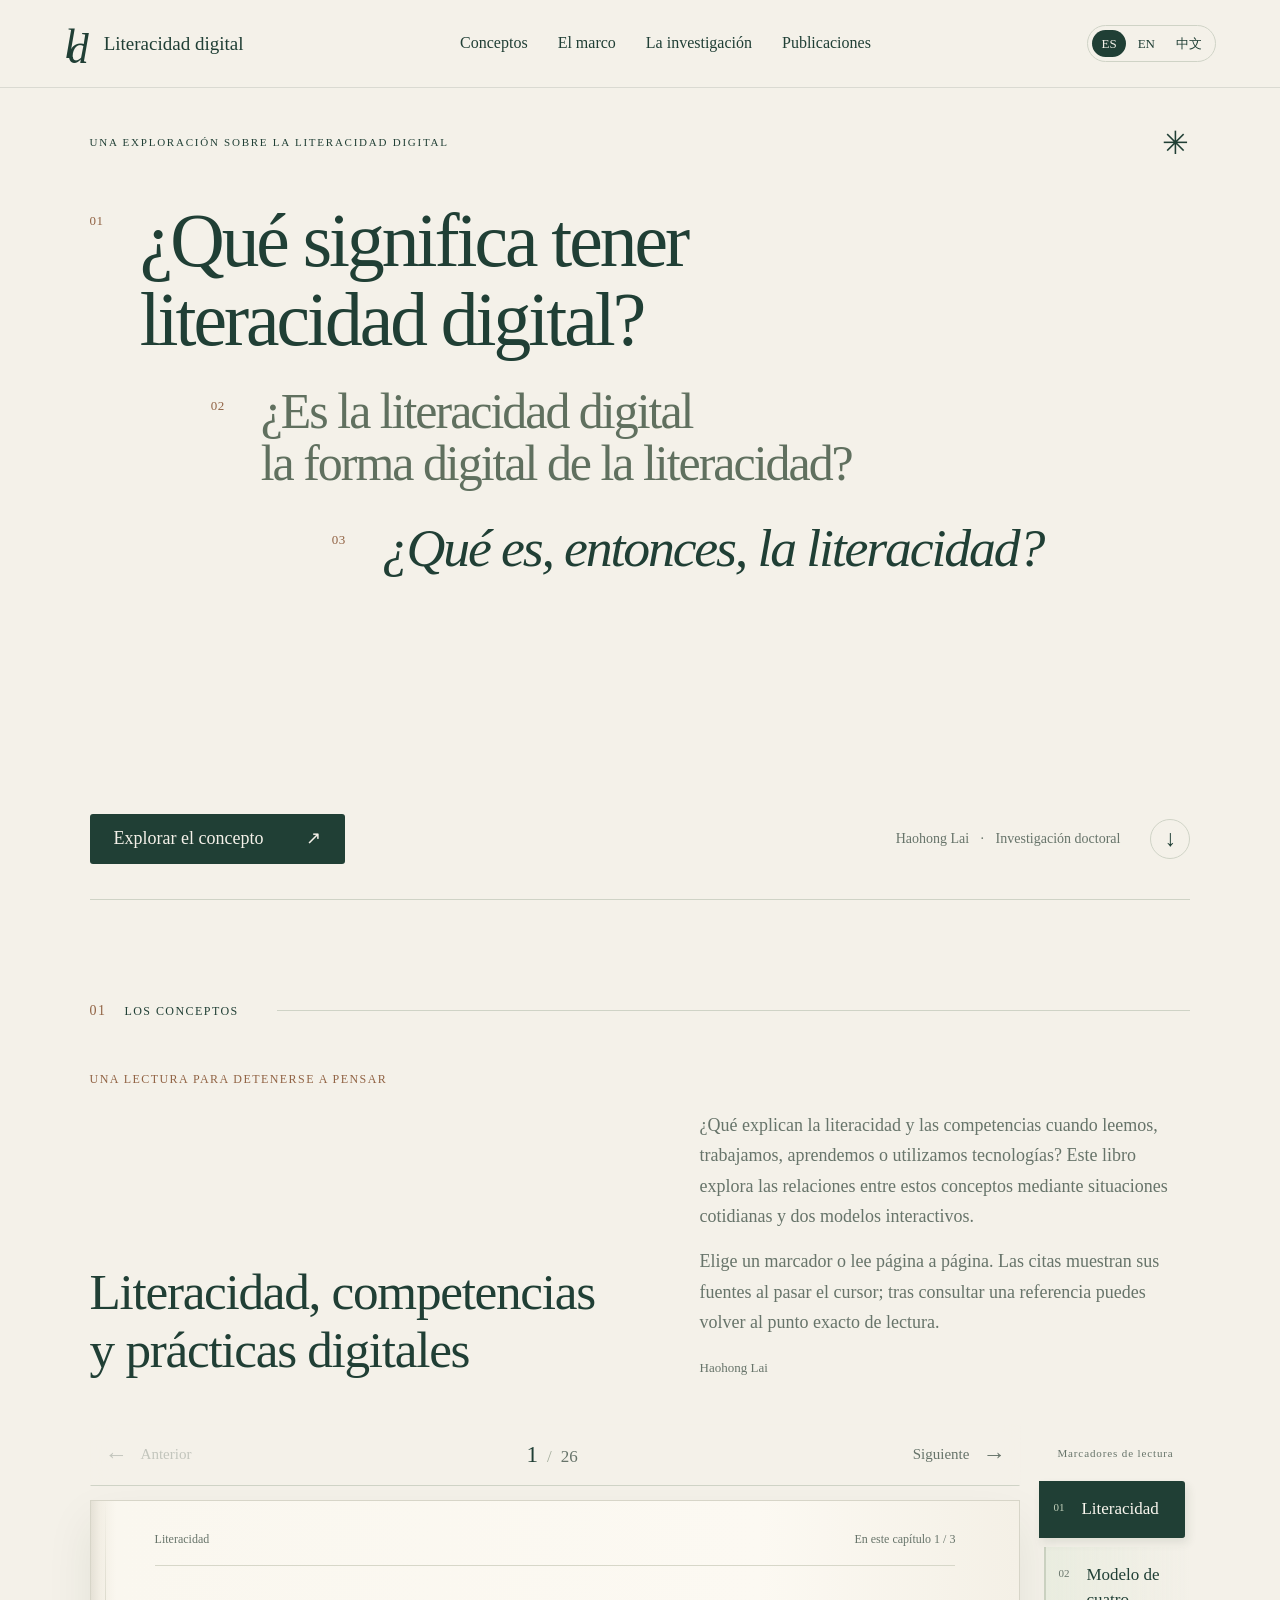
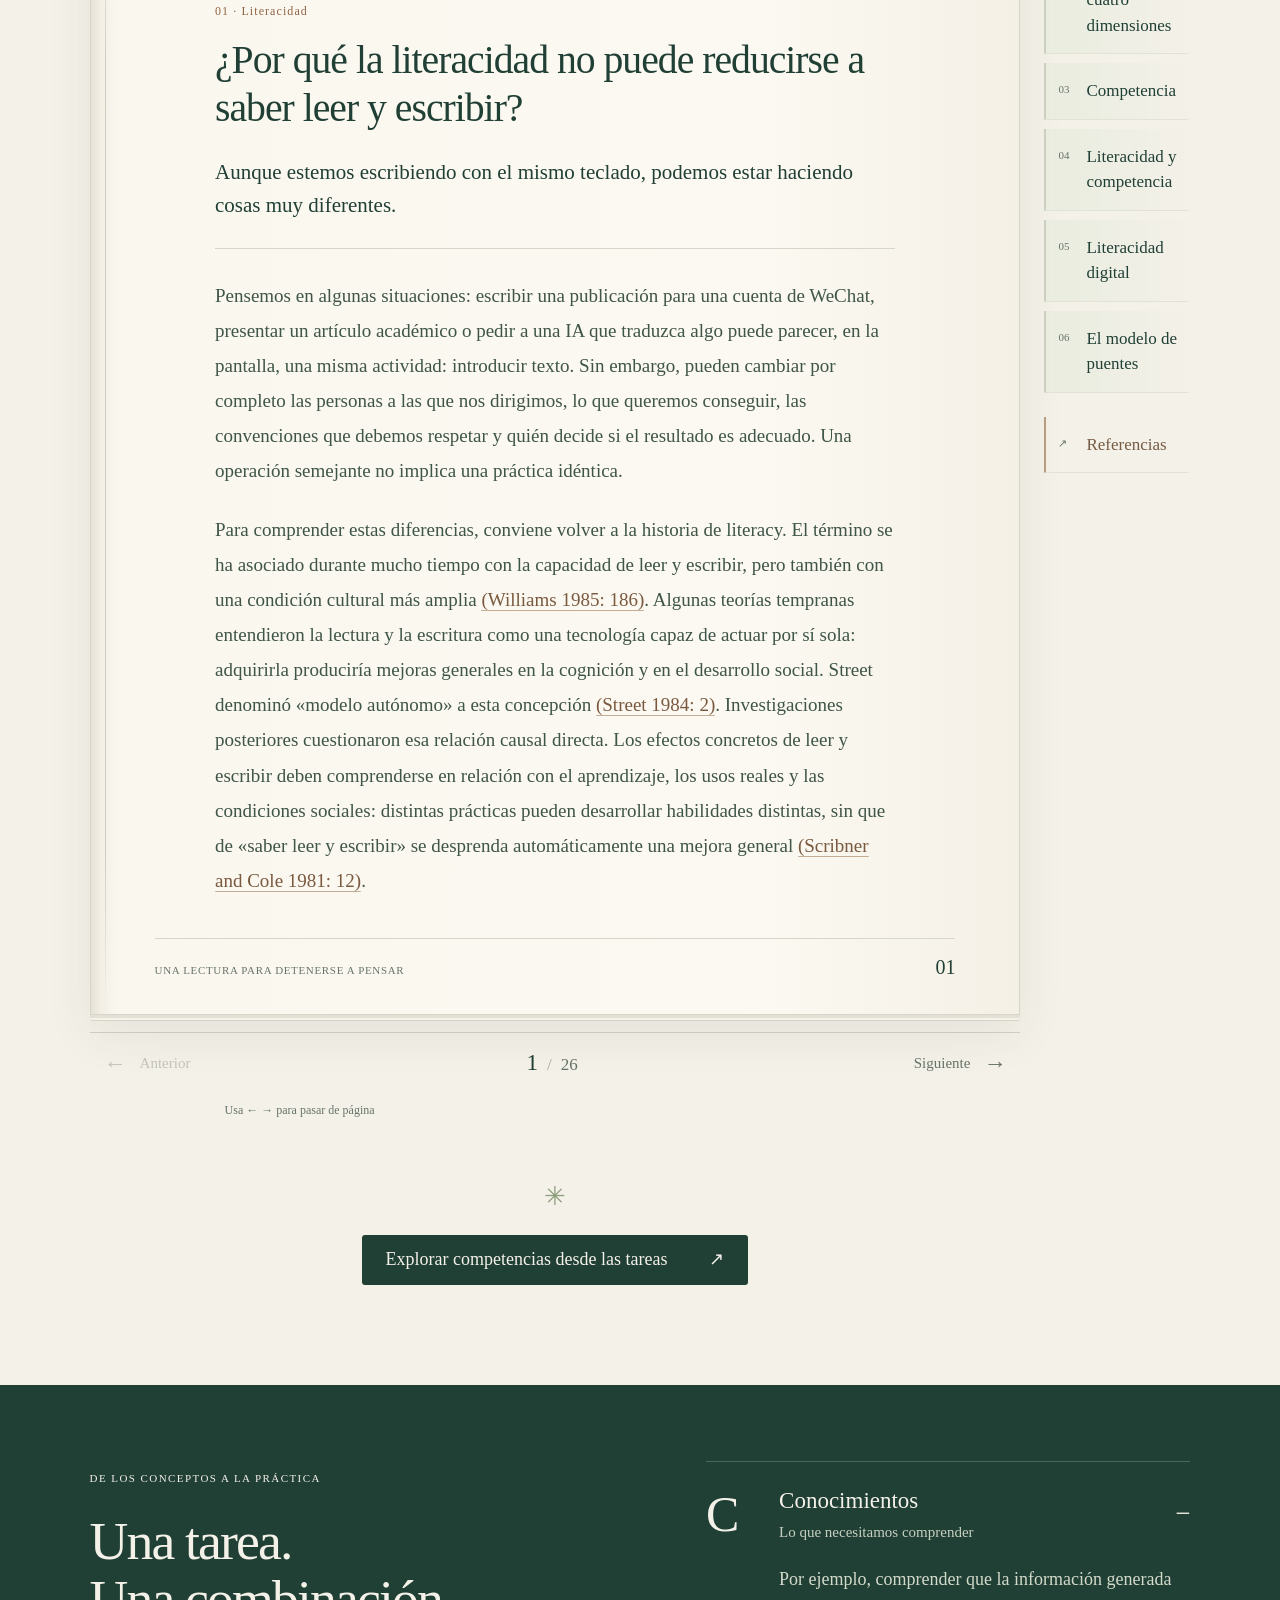
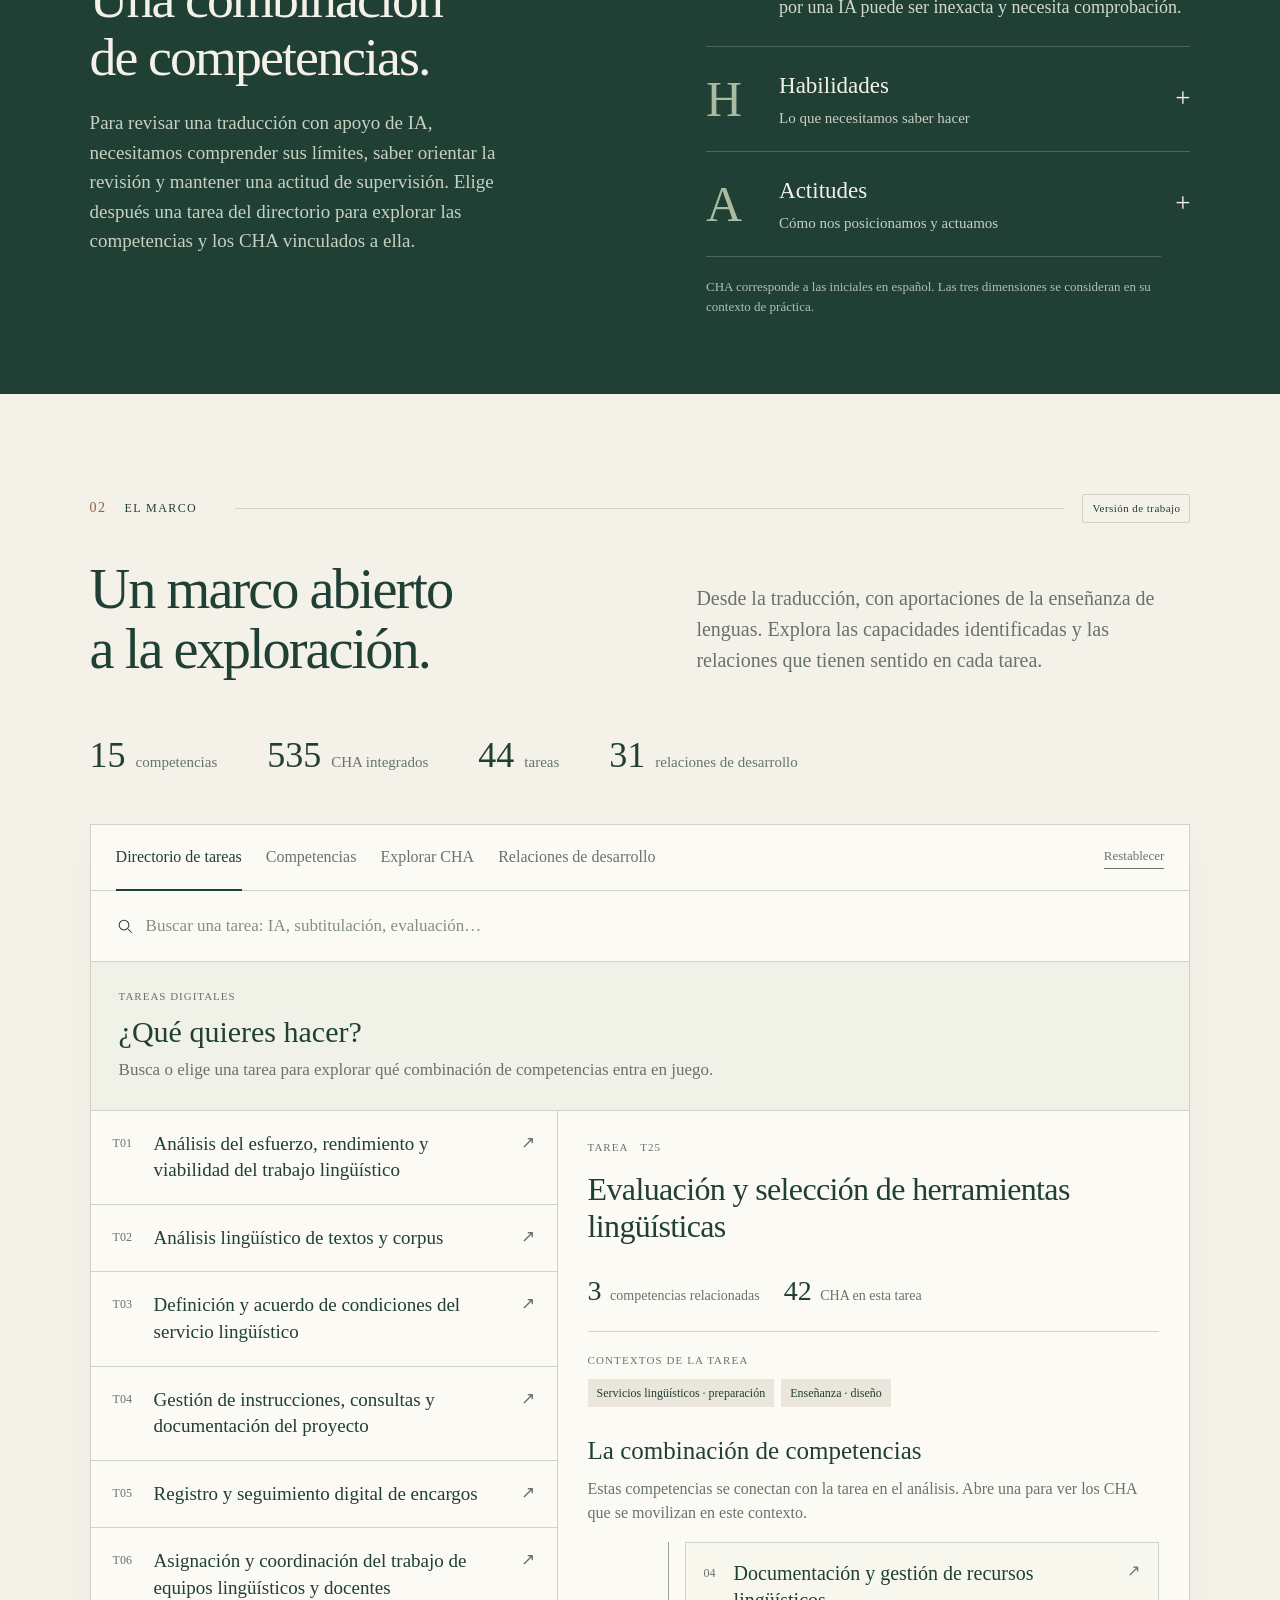
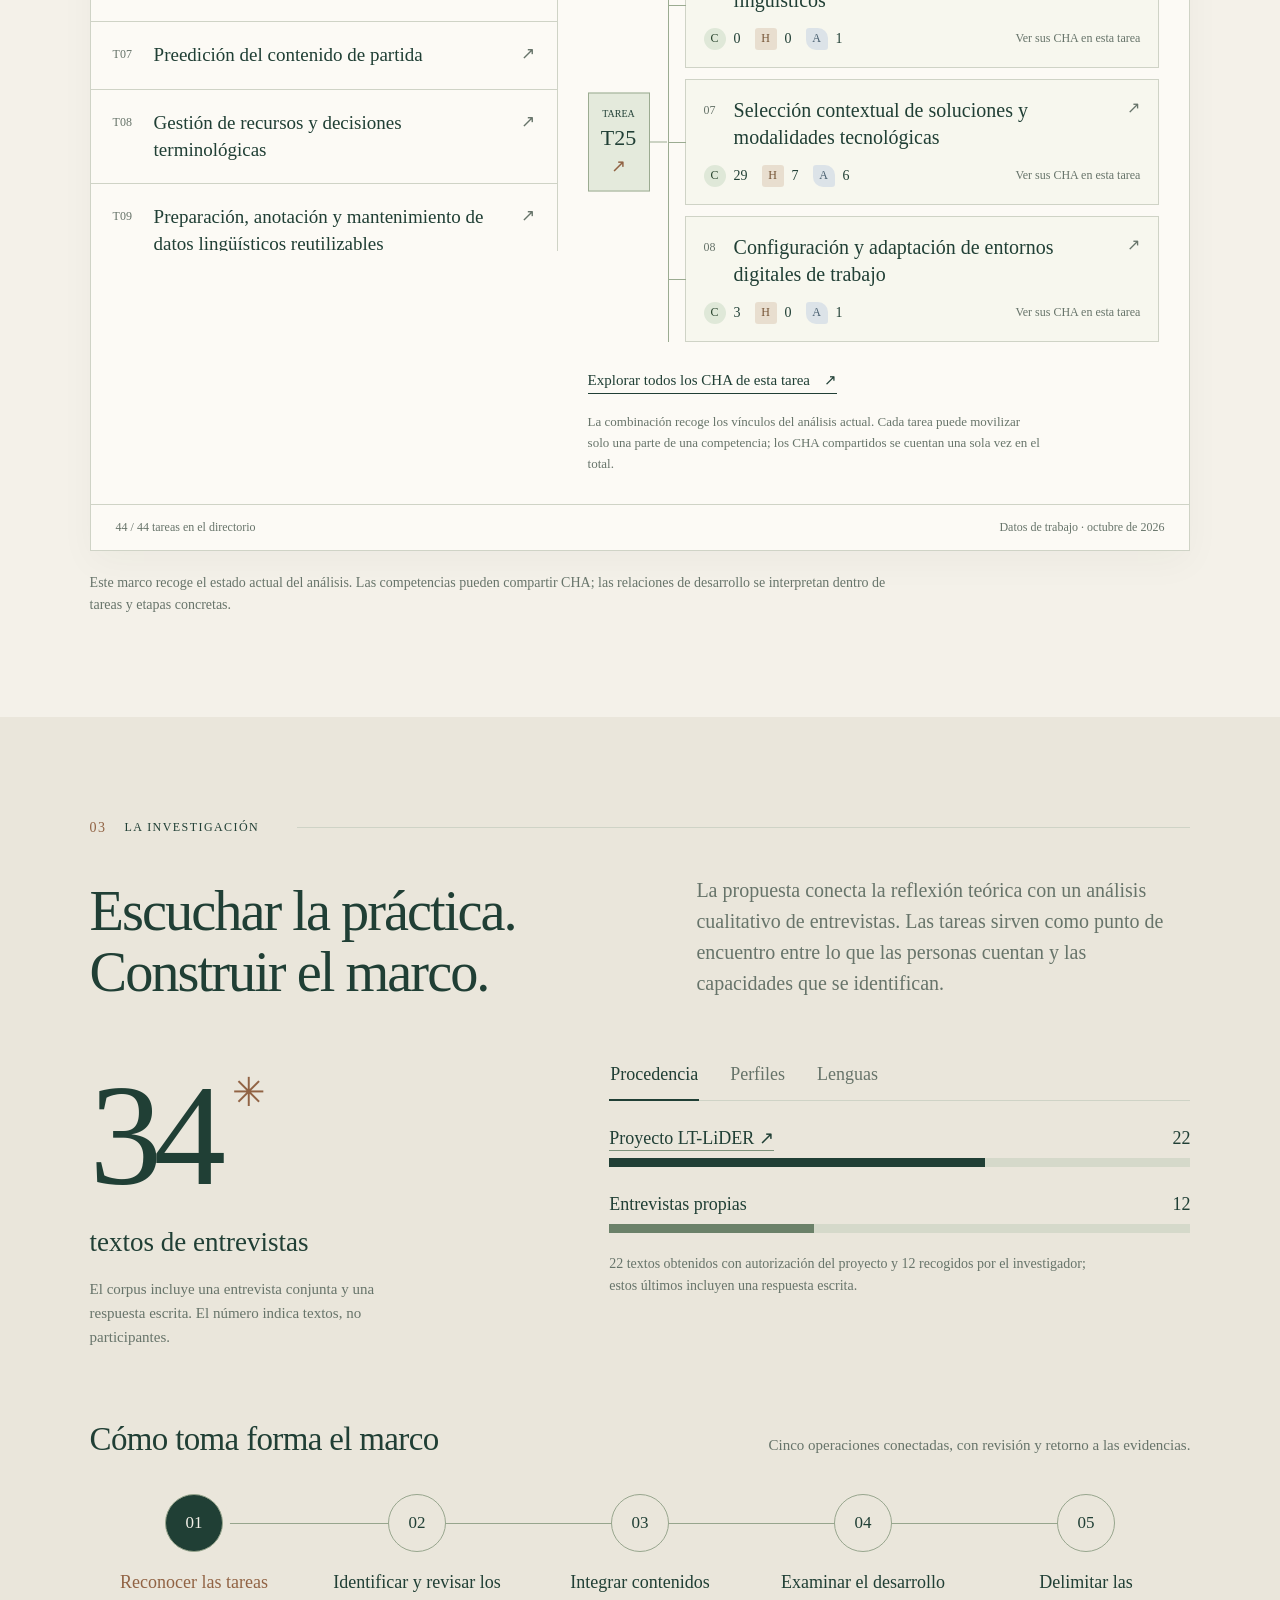
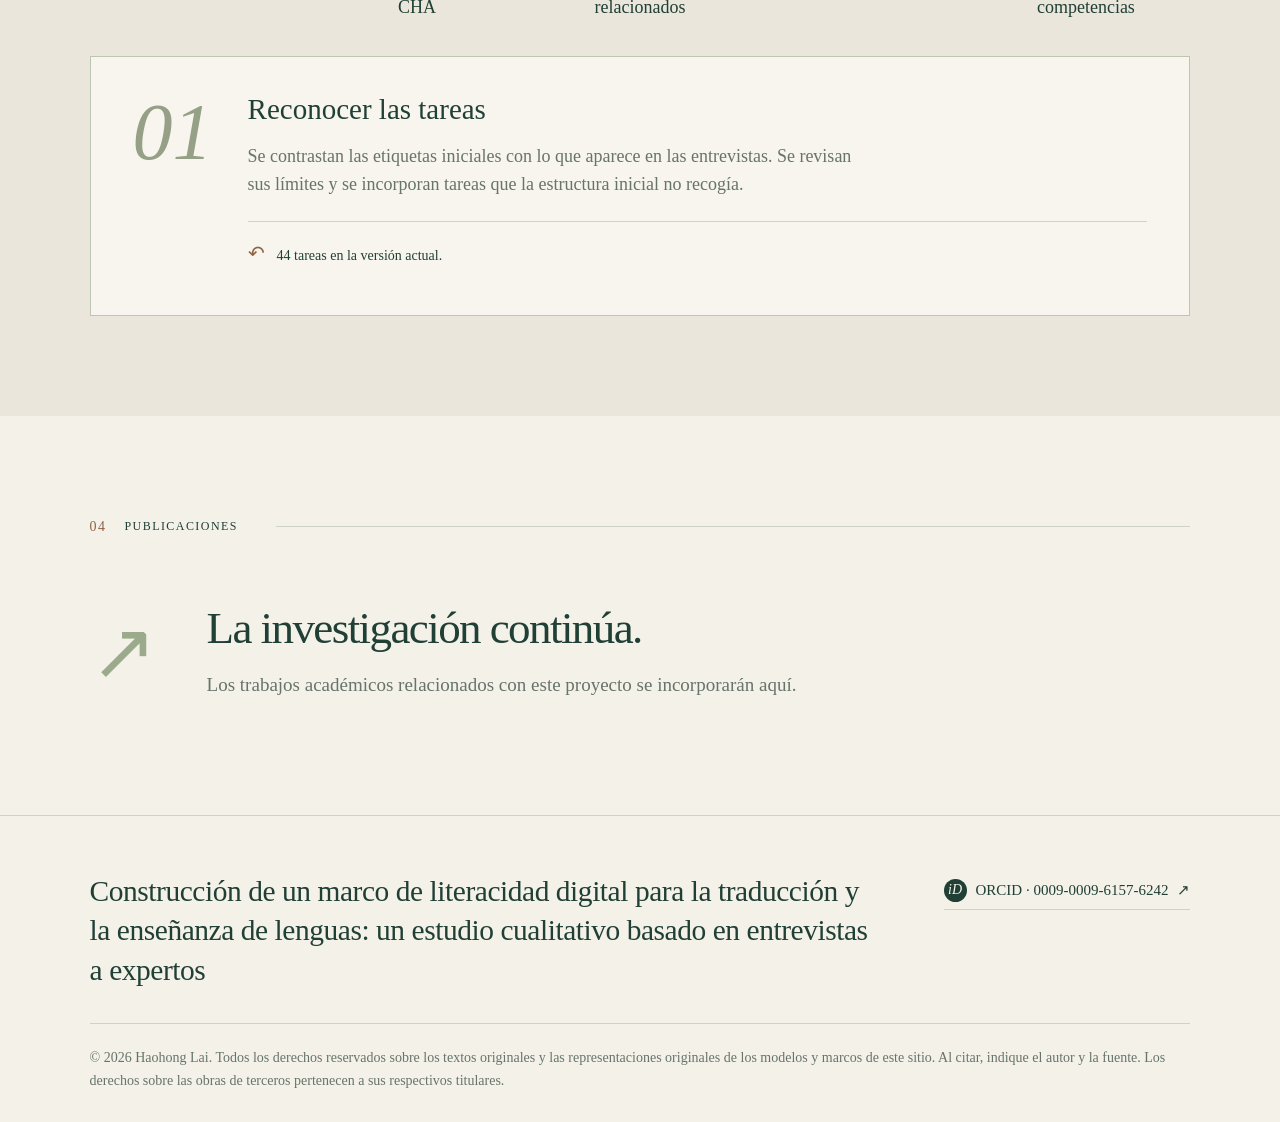
==== literacidad-digital/index.html @ 3b79d98b "Localize Chinese author identity and literacy terminology, link project homepages" ====
<!doctype html>
<html lang="es">
<head>
  <meta charset="utf-8">
  <meta name="viewport" content="width=device-width,initial-scale=1">
  <meta name="theme-color" content="#f4f1e9">
  <meta name="description" content="Construcción de un marco de literacidad digital para la traducción y la enseñanza de lenguas: un estudio cualitativo basado en entrevistas a expertos. Haohong Lai.">
  <title>Construcción de un marco de literacidad digital para la traducción y la enseñanza de lenguas: un estudio cualitativo basado en entrevistas a expertos · Haohong Lai</title>
  <link rel="icon" href="favicon.svg" type="image/svg+xml">
  <link rel="stylesheet" href="styles.css">
  <link rel="stylesheet" href="concept-book.css">
  <link rel="stylesheet" href="concept-models.css">
  <link rel="stylesheet" href="research-interaction.css">
  <script src="content.js" defer></script>
  <script src="task-content.js" defer></script>
  <script src="data.js" defer></script>
  <script src="concept-story.js" defer></script>
  <script src="concept-models.js" defer></script>
  <script src="concept-book.js" defer></script>
  <script src="app.js" defer></script>
</head>
<body>
  <a class="skip-link" href="#concepts" data-i18n="skip">Saltar al contenido</a>
  <header class="site-header">
    <a class="brand" href="#home" aria-label="Literacidad digital"><span class="brand-mark" aria-hidden="true">l<span>d</span></span><span class="brand-name" data-i18n="brand">Literacidad digital</span></a>
    <nav class="main-nav" aria-label="Principal"><a href="#concepts" data-i18n="navConcepts">Conceptos</a><a href="#framework" data-i18n="navFramework">El marco</a><a href="#research" data-i18n="navResearch">La investigación</a><a href="#publications" data-i18n="navPublications">Publicaciones</a></nav>
    <div class="language-switch" role="group" aria-label="Language"><button data-lang="es" aria-pressed="true">ES</button><button data-lang="en" aria-pressed="false">EN</button><button data-lang="zh" aria-pressed="false">中文</button></div>
  </header>
  <main>
    <section id="home" class="hero">
      <div class="hero-topline"><span data-i18n="heroEyebrow">UNA EXPLORACIÓN SOBRE LA LITERACIDAD DIGITAL</span><span class="tiny-star" aria-hidden="true">✳</span></div>
      <div class="hero-questions">
        <h1 class="hero-question question-one"><span class="question-index" aria-hidden="true">01</span><span data-i18n="question1">¿Qué significa tener<br>literacidad digital?</span></h1>
        <p class="hero-question question-two"><span class="question-index" aria-hidden="true">02</span><span data-i18n="question2">¿Es la literacidad digital<br>la forma digital de la literacidad?</span></p>
        <p class="hero-question question-three"><span class="question-index" aria-hidden="true">03</span><span data-i18n="question3">¿Qué es, entonces, la literacidad?</span></p>
      </div>
      <div class="hero-bottom"><a class="button primary" href="#concepts"><span data-i18n="exploreConcept">Explorar el concepto</span><span aria-hidden="true">↗</span></a><span class="hero-author"><span data-i18n="authorName">Haohong Lai</span> <span class="dot">·</span> <span data-i18n="doctoralResearch">Investigación doctoral</span></span><a href="#concepts" class="scroll-cue" aria-label="Scroll"><span aria-hidden="true">↓</span></a></div>
      <div class="hero-line" aria-hidden="true"></div>
    </section>

    <section id="concepts" class="section concepts-section">
      <div class="section-label"><span>01</span><span data-i18n="conceptLabel">LOS CONCEPTOS</span><span class="rule"></span></div>
      <div id="concept-story"></div>
    </section>

    <section class="bridge-section" aria-labelledby="bridge-title">
      <div class="bridge-copy"><span class="eyebrow" data-i18n="bridgeEyebrow">DE LOS CONCEPTOS A LA PRÁCTICA</span><h2 id="bridge-title" data-i18n="bridgeTitle">Una tarea.<br>Distintas formas<br>de estar preparado.</h2><p data-i18n="bridgeText">Al traducir, enseñar o trabajar con tecnologías del lenguaje, ponemos en juego conocimientos, habilidades y actitudes. El marco permite explorar cómo se relacionan con tareas concretas.</p></div>
      <div class="cha-primer" role="group" aria-label="CHA"><button class="primer-row active" data-primer="C"><span class="primer-letter">C</span><span><strong data-i18n="knowledge">Conocimientos</strong><small data-i18n="knowledgePrompt">Lo que necesitamos comprender</small></span><span class="primer-plus" aria-hidden="true">−</span></button><p class="primer-explanation" id="primer-explanation"></p><button class="primer-row" data-primer="H"><span class="primer-letter">H</span><span><strong data-i18n="skills">Habilidades</strong><small data-i18n="skillsPrompt">Lo que necesitamos saber hacer</small></span><span class="primer-plus" aria-hidden="true">+</span></button><button class="primer-row" data-primer="A"><span class="primer-letter">A</span><span><strong data-i18n="attitudes">Actitudes</strong><small data-i18n="attitudesPrompt">Cómo nos posicionamos y actuamos</small></span><span class="primer-plus" aria-hidden="true">+</span></button><p class="primer-note" data-i18n="chaNote">CHA corresponde a las iniciales en español. Las tres dimensiones se consideran en su contexto de práctica.</p></div>
    </section>

    <section id="framework" class="section framework-section">
      <div class="section-label"><span>02</span><span data-i18n="frameworkLabel">EL MARCO</span><span class="rule"></span><span class="version-tag" data-i18n="workingVersion">Versión de trabajo</span></div>
      <div class="section-intro"><h2 data-i18n="frameworkTitle">Un marco abierto<br>a la exploración.</h2><p data-i18n="frameworkIntro">Desde la traducción, con aportaciones de la enseñanza de lenguas. Explora las capacidades identificadas y las relaciones que tienen sentido en cada tarea.</p></div>
      <div class="framework-numbers"><div><strong>15</strong><span data-i18n="competencies">competencias</span></div><div><strong>535</strong><span data-i18n="integratedCHA">CHA integrados</span></div><div><strong>44</strong><span data-i18n="tasks">tareas</span></div><div><strong>31</strong><span data-i18n="developmentRelations">relaciones de desarrollo</span></div></div>
      <div class="explorer">
        <div class="explorer-toolbar"><div class="framework-tabs tabs" role="tablist" aria-label="Framework views"><button role="tab" aria-selected="true" data-view="tasks" data-i18n="viewTasks">Directorio de tareas</button><button role="tab" aria-selected="false" data-view="competencies" data-i18n="viewCompetencies">Competencias</button><button role="tab" aria-selected="false" data-view="cha" data-i18n="viewCHA">Explorar CHA</button><button role="tab" aria-selected="false" data-view="development" data-i18n="viewDevelopment">Relaciones de desarrollo</button></div><button class="text-button reset-button" data-action="reset" data-i18n="reset">Restablecer</button></div>
        <div class="explorer-filters"><label class="search-control"><svg viewBox="0 0 24 24" aria-hidden="true"><circle cx="10.7" cy="10.7" r="6.5"></circle><path d="m16 16 5 5"></path></svg><input type="search" id="framework-search" autocomplete="off" data-placeholder="searchPlaceholder" aria-label="Search"></label><label class="task-control"><span data-i18n="filterTask">Tarea</span><select id="task-filter" aria-label="Task"></select></label></div>
        <div id="explorer-content" class="explorer-content"></div>
        <div class="explorer-bottom"><span id="result-count" role="status" aria-live="polite"></span><span data-i18n="dataDate">Datos de trabajo · octubre de 2026</span></div>
      </div>
      <p class="section-footnote" data-i18n="frameworkCaution">Este marco recoge el estado actual del análisis. Las competencias pueden compartir CHA; las relaciones de desarrollo se interpretan dentro de tareas y etapas concretas.</p>
    </section>

    <section id="research" class="section research-section">
      <div class="section-label"><span>03</span><span data-i18n="researchLabel">LA INVESTIGACIÓN</span><span class="rule"></span></div>
      <div class="section-intro"><h2 data-i18n="researchTitle">Escuchar la práctica.<br>Construir el marco.</h2><p data-i18n="researchIntro">La propuesta conecta la reflexión teórica con un análisis cualitativo de entrevistas. Las tareas sirven como punto de encuentro entre lo que las personas cuentan y las capacidades que se identifican.</p></div>
      <div class="research-data"><div class="sample-total"><strong>34<span class="small-star" aria-hidden="true">✳</span></strong><h3 data-i18n="interviewTexts">textos de entrevistas</h3><p data-i18n="sampleNote">El corpus incluye una entrevista conjunta y una respuesta escrita. El número indica textos, no participantes.</p></div><div class="sample-chart"><div class="tabs sample-tabs" role="tablist" aria-label="Sample"><button role="tab" aria-selected="true" data-chart="origin" data-i18n="chartOrigin">Procedencia</button><button role="tab" aria-selected="false" data-chart="profiles" data-i18n="chartProfiles">Perfiles</button><button role="tab" aria-selected="false" data-chart="languages" data-i18n="chartLanguages">Lenguas</button></div><div id="sample-chart-content"></div></div></div>
      <div class="method-heading"><h3 data-i18n="methodTitle">Cómo toma forma el marco</h3><p data-i18n="methodHint">Cinco operaciones conectadas, con revisión y retorno a las evidencias.</p></div>
      <div class="method-layout"><div class="method-steps" id="method-steps" role="tablist" aria-label="Analysis process"></div><div class="method-panel" id="method-panel" role="tabpanel"></div></div>
    </section>

    <section id="publications" class="section publications-section"><div class="section-label"><span>04</span><span data-i18n="publicationsLabel">PUBLICACIONES</span><span class="rule"></span></div><div class="publication-empty"><span class="publication-symbol" aria-hidden="true">↗</span><div><h2 data-i18n="publicationsTitle">La investigación continúa.</h2><p data-i18n="publicationsText">Los trabajos académicos relacionados con este proyecto se incorporarán aquí.</p></div></div></section>
  </main>
  <footer class="site-footer">
    <h2 class="footer-thesis" data-i18n="thesisTitle">Construcción de un marco de literacidad digital para la traducción y la enseñanza de lenguas: un estudio cualitativo basado en entrevistas a expertos</h2>
    <a class="footer-orcid" href="https://orcid.org/0009-0009-6157-6242" target="_blank" rel="noopener noreferrer" aria-label="ORCID: 0009-0009-6157-6242"><span class="footer-orcid-mark" aria-hidden="true">iD</span><span>ORCID · 0009-0009-6157-6242</span><span aria-hidden="true">↗</span></a>
    <p class="footer-rights" data-i18n="rightsNotice">© 2026 Haohong Lai. Todos los derechos reservados sobre los textos originales y las representaciones originales de los modelos y marcos de este sitio. Al citar, indique el autor y la fuente. Los derechos sobre las obras de terceros pertenecen a sus respectivos titulares.</p>
  </footer>
  <dialog id="detail-dialog" class="detail-dialog" aria-labelledby="dialog-title"><div class="dialog-heading"><span id="dialog-eyebrow"></span><button id="close-dialog" class="close-button" aria-label="Close">×</button></div><div id="dialog-body"></div></dialog>
  <noscript><p class="noscript-message">Activa JavaScript para explorar el marco y cambiar el idioma. / Enable JavaScript to explore the framework. / 请启用 JavaScript 以浏览框架。</p></noscript>
</body>
</html>
---- literacidad-digital/styles.css ----
:root{--paper:#f4f1e9;--paper-deep:#eae6db;--white:#fcfaf5;--ink:#203f35;--muted:#67746a;--line:#cfd3c6;--accent:#916344;--green:#2c5445;--sage:#c4d0bc;--font:'Times New Roman',Times,'Songti SC','SimSun','Noto Serif CJK SC',serif;--wide:1240px}
*{box-sizing:border-box}html{scroll-behavior:smooth;scroll-padding-top:90px}body{margin:0;background:var(--paper);color:var(--ink);font-family:var(--font);font-size:19px;line-height:1.55;-webkit-font-smoothing:antialiased}body:has(dialog[open]){overflow:hidden}html[lang=zh] body{font-size:17px;line-height:1.8}a{color:inherit;text-decoration:none}button,input,select{font:inherit;color:inherit}button,a,input,select{-webkit-tap-highlight-color:transparent}button{cursor:pointer}button{border:0;background:none}button:disabled{cursor:default;opacity:.45}button:focus-visible,a:focus-visible,input:focus-visible,select:focus-visible{outline:2px solid var(--accent);outline-offset:5px}button,a{touch-action:manipulation}svg{display:block}h1,h2,h3,h4,p{margin:0}h1,h2,h3,h4{font-weight:400}h2{font-size:clamp(38px,4.4vw,62px);line-height:1.08;letter-spacing:-.035em}p{max-width:70ch}::selection{background:#c6d3bd;color:#17392e}.skip-link{position:fixed;left:16px;top:-100px;padding:10px 20px;background:var(--ink);color:var(--paper);z-index:100}.skip-link:focus{top:10px}
.site-header{height:88px;display:flex;align-items:center;justify-content:space-between;gap:30px;padding:0 clamp(24px,5vw,80px);position:sticky;top:0;background:rgba(244,241,233,.95);backdrop-filter:blur(15px);border-bottom:1px solid rgba(32,63,53,.12);z-index:30}.brand{display:flex;align-items:center;gap:15px;white-space:nowrap}.brand-mark{display:block;font-size:42px;letter-spacing:-8px;line-height:1;padding-right:8px;position:relative;font-style:italic}.brand-mark span{display:inline-block;transform:translateY(5px)}.brand-name{font-size:19px}.main-nav{display:flex;gap:30px;font-size:16px}.main-nav a{position:relative;padding:8px 0}.main-nav a::after{position:absolute;content:'';height:1px;bottom:3px;left:0;width:0;background:var(--ink);transition:width .25s}.main-nav a:hover::after,.main-nav a.current::after{width:100%}.language-switch{display:flex;gap:3px;border:1px solid var(--line);padding:4px;border-radius:30px;font-size:13px;flex-shrink:0}.language-switch button{border-radius:22px;padding:6px 9px;line-height:1.2}.language-switch button[aria-pressed=true]{background:var(--ink);color:var(--paper)}
.hero{max-width:1440px;margin:auto;padding:39px clamp(24px,7vw,104px) 0;position:relative;min-height:calc(100svh - 88px);display:flex;flex-direction:column}.hero-topline{display:flex;justify-content:space-between;align-items:center;font-size:11px;letter-spacing:.16em;gap:20px}.tiny-star{font-size:32px;line-height:1}.hero-questions{padding:42px 0 20px;flex:1}.hero-question{position:relative;display:flex;gap:36px;letter-spacing:-.04em;line-height:1.05;max-width:1200px}.question-index{font-size:13px;letter-spacing:.04em;line-height:1.2;flex-shrink:0;padding-top:12px;color:var(--accent);font-style:normal}.question-one{font-size:clamp(48px,5.9vw,86px)}.question-two{font-size:clamp(32px,3.9vw,57px);margin-top:26px;margin-left:11%;color:#60705f}.question-three{font-size:clamp(34px,4.2vw,61px);margin-top:30px;margin-left:22%;font-style:italic}.hero-bottom{display:flex;align-items:center;gap:30px;padding:28px 0 35px}.button{display:inline-flex;align-items:center;justify-content:center;gap:42px;min-height:50px;padding:13px 24px;line-height:1.2;font-size:18px;transition:background .25s,transform .25s;border-radius:3px}.button.primary{background:var(--ink);color:var(--paper)}.button.primary:hover{background:#38614e;transform:translateY(-2px)}.button.outline{border:1px solid var(--line)}.button.outline:hover{background:var(--paper-deep)}.hero-author{margin-left:auto;color:var(--muted);font-size:14px}.dot{padding:0 8px}.scroll-cue{width:40px;height:40px;border:1px solid var(--line);border-radius:50%;display:grid;place-items:center;font-size:23px}.hero-line{height:1px;background:var(--line);width:100%}.hero-question{animation:enter .9s both}.question-two{animation-delay:.12s}.question-three{animation-delay:.24s}.hero-bottom{animation:enter .9s .35s both}@keyframes enter{from{opacity:0;transform:translateY(16px)}to{opacity:1;transform:translateY(0)}}
.section{max-width:1440px;margin:auto;padding:100px clamp(24px,7vw,104px)}.section-label{display:flex;align-items:center;gap:18px;font-size:12px;letter-spacing:.12em;margin-bottom:36px}.section-label>span:first-child{color:var(--accent);font-size:14px}.rule{height:1px;background:var(--line);flex:1;margin-left:20px}.section-intro{display:grid;grid-template-columns:1.05fr 1fr;gap:8%;align-items:end;margin-bottom:45px}.section-intro>p{color:var(--muted);font-size:20px;line-height:1.55;max-width:480px;padding-bottom:4px}.tabs{display:flex;gap:30px;border-bottom:1px solid var(--line);font-size:18px}.tabs button{padding:14px 1px;position:relative;color:var(--muted);white-space:nowrap;line-height:1.3}.tabs button[aria-selected=true]{color:var(--ink)}.tabs button::after{content:'';height:2px;position:absolute;left:0;bottom:-1px;width:100%;background:var(--ink);transform:scaleX(0);transform-origin:left;transition:transform .25s}.tabs button[aria-selected=true]::after{transform:scaleX(1)}.concept-panel{min-height:360px;display:grid;grid-template-columns:1fr 1fr;gap:8%;padding:40px 0 25px;align-items:start}.concept-copy h3{font-size:36px;line-height:1.15;letter-spacing:-.02em;margin-bottom:22px}.concept-copy p{margin-top:16px;color:#57695d}.concept-visual{min-height:300px;position:relative;background:var(--paper-deep);padding:24px 30px}.lens-label{font-size:12px;letter-spacing:.1em;color:var(--muted);margin-bottom:22px}.lens-buttons{display:grid;grid-template-columns:1fr 1fr;border:1px solid #c1c9ba}.lens-buttons button{padding:15px 8px;font-size:17px;transition:background .25s;border-bottom:1px solid #c1c9ba}.lens-buttons button:nth-child(odd){border-right:1px solid #c1c9ba}.lens-buttons button:nth-child(n+3){border-bottom:0}.lens-buttons button.active{background:var(--ink);color:var(--paper)}.lens-description{padding-top:25px;font-size:20px;line-height:1.5;min-height:110px}.visual-word{font-size:43px;font-style:italic;line-height:1.2;margin-bottom:25px}.visual-row{border-top:1px solid #c1c9ba;padding:14px 0;display:flex;gap:20px;font-size:19px}.visual-row>span:first-child{font-size:13px;color:var(--accent);padding-top:3px}.text-button{display:inline-flex;gap:14px;align-items:center;border-bottom:1px solid currentColor;padding:3px 0;font-size:16px;line-height:1.3}.text-button:hover{color:#8b6149}.source-trigger{margin-top:20px;color:var(--muted)}
.bridge-section{max-width:none;background:var(--ink);color:var(--paper);padding:76px max(7vw,calc((100vw - 1232px)/2));display:grid;grid-template-columns:1fr 1fr;gap:12%;position:relative}.bridge-copy h2{font-size:clamp(39px,4.2vw,60px);margin:22px 0}.bridge-copy p{color:#c7d0c1;max-width:410px;font-size:19px}.eyebrow{font-size:11px;letter-spacing:.13em}.cha-primer{align-self:center}.primer-row{width:100%;display:flex;text-align:left;gap:25px;align-items:center;border-top:1px solid #4e6657;padding:21px 0}.primer-letter{font-size:50px;line-height:1;width:48px;flex-shrink:0;color:#a9bba0}.primer-row strong{display:block;font-size:23px;font-weight:400}.primer-row small{display:block;font-size:15px;color:#c7d0c1;margin-top:3px}.primer-plus{margin-left:auto;font-size:27px}.primer-row.active .primer-letter{color:var(--paper)}.primer-explanation{padding:0 0 25px 73px;color:#d3daca;font-size:18px;animation:enter .3s both}.primer-note{border-top:1px solid #4e6657;padding-top:20px;font-size:13px;color:#b3c0ae}
.version-tag{font-size:11px;border:1px solid var(--line);padding:5px 9px;border-radius:2px;letter-spacing:.04em;white-space:nowrap}.framework-numbers{display:flex;gap:50px;padding:3px 0 40px}.framework-numbers>div{display:flex;align-items:baseline;gap:10px}.framework-numbers strong{font-size:36px;font-weight:400}.framework-numbers span{font-size:15px;color:var(--muted)}.explorer{border:1px solid var(--line);background:var(--white);box-shadow:0 12px 35px rgba(33,50,35,.035)}.explorer-toolbar{display:flex;align-items:center;justify-content:space-between;padding:0 25px;border-bottom:1px solid var(--line);gap:15px}.framework-tabs{border-bottom:0;gap:30px}.framework-tabs button{padding:22px 0}.reset-button{font-size:13px;color:var(--muted);flex-shrink:0}.explorer-filters{padding:18px 25px;display:flex;gap:24px;border-bottom:1px solid var(--line);align-items:center}.search-control{display:flex;align-items:center;gap:12px;flex:1;min-width:0}.search-control svg{width:18px;height:18px;fill:none;stroke:currentColor;stroke-width:1.4;flex-shrink:0}.search-control input{border:none;background:transparent;font-size:17px;min-width:0;width:100%;outline-offset:4px;padding:4px 0}.search-control input::placeholder{color:#839081}.task-control{display:flex;align-items:center;gap:12px;font-size:13px;max-width:45%}.task-control select{background:var(--paper);border:1px solid var(--line);padding:9px 28px 9px 10px;border-radius:2px;max-width:300px;min-width:100px;width:100%;font-size:15px}.explorer-content{min-height:490px}.competency-layout{display:grid;grid-template-columns:.95fr 1.15fr}.competency-list{height:550px;overflow-y:auto;border-right:1px solid var(--line);scrollbar-width:thin;scrollbar-color:#bbc6b3 transparent}.competency-item{width:100%;display:flex;gap:15px;padding:19px 23px;text-align:left;align-items:start;border-bottom:1px solid var(--line);position:relative;transition:background .2s}.competency-item:hover{background:#f0f1e7}.competency-item.active{background:#e8ecdf}.competency-item.active::before{content:'';position:absolute;left:0;top:0;bottom:0;width:3px;background:var(--ink)}.item-index{font-size:12px;color:var(--muted);line-height:1.5;padding-top:4px;min-width:18px}.item-title{font-size:20px;line-height:1.35}.competency-detail{padding:30px 34px;max-height:550px;overflow-y:auto;scrollbar-width:thin}.detail-kicker{font-size:11px;letter-spacing:.09em;color:var(--muted);margin-bottom:15px;display:flex;align-items:center;gap:12px}.competency-detail h3{font-size:32px;line-height:1.12;margin-bottom:15px;letter-spacing:-.025em}.competency-description{font-size:17px;line-height:1.55;color:var(--muted)}.type-counts{display:flex;gap:20px;border-top:1px solid var(--line);margin-top:25px;padding-top:20px}.type-counts>span{display:flex;gap:8px;align-items:center;font-size:15px}.type-marker{font-style:normal;display:inline-grid;place-items:center;width:25px;height:25px;border-radius:50%;background:#dfe8d8;color:#29452e;font-size:13px;flex-shrink:0}.type-marker.H{background:#e8decf;color:#765537;border-radius:3px}.type-marker.A{background:#dce3e8;color:#465d6d;border-radius:3px 10px}.detail-subtitle{font-size:11px;letter-spacing:.1em;color:var(--muted);margin:24px 0 9px;text-transform:uppercase}.mini-cha{display:flex;gap:12px;text-align:left;width:100%;align-items:start;padding:10px 0;border-bottom:1px solid #e3e5db;font-size:16px;line-height:1.4}.mini-cha:hover{color:#8b6149}.mini-cha .type-marker{width:20px;height:20px;font-size:11px;margin-top:2px}.task-chips{display:flex;flex-wrap:wrap;gap:7px}.task-chip{border:1px solid var(--line);font-size:12px;padding:4px 8px;border-radius:2px;background:transparent;line-height:1.4;text-align:left}.task-chip:hover{background:var(--paper-deep)}.view-all{margin-top:22px;font-size:15px}.explorer-bottom{display:flex;justify-content:space-between;gap:20px;padding:13px 25px;border-top:1px solid var(--line);font-size:12px;color:var(--muted)}.section-footnote{font-size:14px;color:var(--muted);max-width:830px;margin-top:21px;line-height:1.6}.cha-controls{display:flex;align-items:center;gap:8px;padding:18px 25px;border-bottom:1px solid var(--line);flex-wrap:wrap}.type-filter{font-size:14px;border:1px solid var(--line);border-radius:20px;padding:4px 13px}.type-filter.active{background:var(--ink);color:var(--paper);border-color:var(--ink)}.active-cap-filter{display:flex;gap:10px;align-items:center;padding:12px 25px;background:#e8ecdf;font-size:14px}.active-cap-filter span{flex:1}.cha-list{padding:0 25px}.cha-row{display:flex;gap:17px;width:100%;padding:18px 0;border-bottom:1px solid #e0e3d8;text-align:left;align-items:start;transition:color .2s}.cha-row:hover{color:#937052}.cha-row .type-marker{margin-top:3px}.cha-id{color:var(--muted);font-size:12px;min-width:56px;padding-top:5px}.cha-row-title{font-size:19px;line-height:1.4;flex:1}.row-arrow{align-self:center;font-size:20px;color:var(--muted)}.pagination{display:flex;align-items:center;justify-content:center;padding:20px;gap:20px;font-size:14px}.pagination button{padding:8px 14px;border:1px solid var(--line);border-radius:2px}.pagination button:hover:enabled{background:var(--paper-deep)}.empty-state{padding:70px 30px;text-align:center;font-size:21px;color:var(--muted)}.development-layout{display:grid;grid-template-columns:220px 1fr;min-height:490px}.edge-list{max-height:550px;overflow-y:auto;scrollbar-width:thin;border-right:1px solid var(--line)}.edge-button{width:100%;text-align:left;border-bottom:1px solid var(--line);padding:16px 20px;font-size:14px;line-height:1.4}.edge-button small{display:block;color:var(--muted);font-size:11px;margin-bottom:6px}.edge-button.active{background:#e8ecdf;border-left:3px solid var(--ink)}.edge-detail{padding:28px 32px}.edge-context{display:flex;flex-wrap:wrap;gap:8px;font-size:13px;line-height:1.4;margin:16px 0 24px}.edge-context span{padding:5px 9px;background:var(--paper-deep)}.edge-graph{display:flex;align-items:stretch;gap:15px;margin-bottom:24px}.edge-node{border:1px solid var(--line);background:var(--paper);padding:20px;flex:1;min-width:0;text-align:left;font-size:20px;line-height:1.35;transition:background .2s}.edge-node:hover{background:#e3e9d9}.edge-node small{display:block;font-size:12px;margin:10px 0;color:var(--muted)}.edge-arrow{align-self:center;font-size:32px;color:var(--accent)}.edge-dimension{font-size:24px;line-height:1.3;margin-bottom:15px}.edge-note{font-size:15px;color:var(--muted);line-height:1.6;border-top:1px solid var(--line);padding-top:18px}
.research-section{background:var(--paper-deep);max-width:none;padding-left:max(7vw,calc((100vw - 1232px)/2));padding-right:max(7vw,calc((100vw - 1232px)/2))}.research-data{display:grid;grid-template-columns:.8fr 1.2fr;gap:12%;margin-top:60px}.sample-total>strong{font-size:145px;font-weight:400;line-height:1;letter-spacing:-.06em;display:block}.small-star{font-size:40px;vertical-align:top;margin-left:15px;line-height:1.5;color:var(--accent)}.sample-total h3{font-size:27px;margin:14px 0}.sample-total>p{font-size:15px;line-height:1.6;color:var(--muted);max-width:330px}.sample-tabs{gap:30px}.sample-tabs button{padding-top:0}.bar-row{margin-top:25px}.bar-label{display:flex;justify-content:space-between;gap:15px;font-size:18px;margin-bottom:7px;line-height:1.4}.bar-track{height:9px;background:#d5d9ca}.bar-fill{height:100%;width:var(--bar);background:var(--ink);transition:width .5s ease}.bar-row:nth-child(2) .bar-fill{background:#6b8169}.bar-row:nth-child(3) .bar-fill{background:#9aa98d}.bar-row:nth-child(4) .bar-fill{background:#a78666}.chart-note{font-size:14px;color:var(--muted);margin-top:20px;line-height:1.55}.geo-note{font-size:13px;color:var(--muted);margin-top:40px;border-top:1px solid #c9cebf;padding-top:17px}.method-heading{margin-top:65px;margin-bottom:28px;display:flex;align-items:baseline;gap:30px;justify-content:space-between}.method-heading h3{font-size:33px;letter-spacing:-.02em}.method-heading p{font-size:15px;color:var(--muted);max-width:400px}.method-layout{display:grid;grid-template-columns:1fr 1fr;border:1px solid #bec7b5;background:#f3f1e8}.method-steps{border-right:1px solid #bec7b5}.method-step{display:flex;width:100%;align-items:center;gap:20px;padding:20px 25px;border-bottom:1px solid #ccd2c3;text-align:left;font-size:19px;line-height:1.3}.method-step:last-child{border-bottom:0}.method-step>span:first-child{font-size:13px;color:var(--muted)}.method-step>span:last-child{margin-left:auto}.method-step[aria-selected=true]{background:var(--ink);color:var(--paper)}.method-step[aria-selected=true]>span:first-child{color:#c9d4bf}.method-panel{padding:32px 35px;align-self:center}.method-number{font-size:65px;line-height:1;font-style:italic;color:#7c8b70}.method-panel h4{font-size:29px;line-height:1.2;margin:18px 0 15px}.method-panel p{font-size:18px;color:var(--muted);line-height:1.6}.method-fact{margin-top:25px;padding-top:16px;border-top:1px solid var(--line);font-size:14px}.publication-empty{display:flex;gap:50px;align-items:center;padding:30px 0 15px}.publication-symbol{font-size:80px;color:#9baa8b;line-height:1}.publication-empty h2{font-size:45px;margin-bottom:18px}.publication-empty p{font-size:19px;color:var(--muted)}
.site-footer{border-top:1px solid var(--line);padding:56px clamp(24px,7vw,104px) 30px;max-width:1440px;margin:auto;display:grid;grid-template-columns:minmax(0,1fr) auto;column-gap:64px;row-gap:32px;align-items:start}.footer-thesis{font-size:clamp(24px,2.3vw,32px);font-weight:400;line-height:1.35;letter-spacing:-.015em;margin:0;max-width:920px;text-wrap:pretty}.footer-orcid{display:inline-flex;align-items:center;gap:9px;margin-top:7px;padding-bottom:7px;border-bottom:1px solid var(--line);font-size:15px;white-space:nowrap}.footer-orcid:hover{border-color:var(--ink)}.footer-orcid:focus-visible{outline:2px solid var(--ink);outline-offset:6px}.footer-orcid-mark{display:inline-grid;place-items:center;width:23px;height:23px;border-radius:50%;background:var(--ink);color:var(--paper);font-size:14px;font-style:italic;line-height:1}.footer-rights{grid-column:1/-1;border-top:1px solid var(--line);padding-top:22px;margin:0;color:var(--muted);font-size:14px;line-height:1.65;max-width:100%}html[lang=zh] .footer-thesis{font-size:clamp(22px,2.1vw,29px);line-height:1.65;letter-spacing:.015em}html[lang=zh] .footer-rights{font-size:13px}

.detail-dialog{border:1px solid var(--line);background:var(--white);color:var(--ink);padding:0;width:min(680px,calc(100% - 32px));max-height:85svh;box-shadow:0 30px 100px rgba(10,35,20,.2);font:inherit}.detail-dialog::backdrop{background:rgba(19,42,31,.4);backdrop-filter:blur(4px)}.dialog-heading{position:sticky;top:0;padding:15px 30px;background:var(--white);display:flex;justify-content:space-between;align-items:center;border-bottom:1px solid var(--line);z-index:1;font-size:12px;letter-spacing:.1em}.close-button{font-size:32px;width:38px;height:38px;line-height:1}.detail-dialog #dialog-body{padding:30px}.detail-dialog h3{font-size:32px;line-height:1.25;letter-spacing:-.02em;margin-bottom:18px}.detail-dialog p{color:var(--muted);font-size:18px;line-height:1.65;margin-bottom:18px}.detail-dialog details{margin:22px 0;border-top:1px solid var(--line);border-bottom:1px solid var(--line);padding:14px 0;font-size:15px}.detail-dialog summary{cursor:pointer}.detail-dialog details p{margin-top:15px;font-size:17px}.source-entry{border-top:1px solid var(--line);padding:20px 0}.source-entry h4{font-size:21px;margin-bottom:8px}.source-entry p{font-size:16px;margin-bottom:10px}.source-entry a{font-size:14px;border-bottom:1px solid var(--line);color:#786044}.noscript-message{padding:20px}.reveal{opacity:0;transform:translateY(20px);transition:opacity .6s ease,transform .6s ease}.reveal.visible{opacity:1;transform:translateY(0)}.fade-in{animation:enter .32s both}html[lang=zh] h1,html[lang=zh] h2,html[lang=zh] h3{letter-spacing:0}html[lang=zh] .hero-question{line-height:1.4;letter-spacing:0}html[lang=zh] .question-one{font-size:clamp(36px,4.8vw,68px)}html[lang=zh] .question-two{font-size:clamp(28px,3.6vw,50px)}html[lang=zh] .question-three{font-size:clamp(29px,3.8vw,54px);font-style:normal}html[lang=zh] .hero-questions{padding-top:48px}html[lang=zh] .section-intro>p{font-size:18px}html[lang=zh] .concept-copy h3{font-size:31px;line-height:1.4}html[lang=zh] .concept-copy p{line-height:1.9}html[lang=zh] .item-title{font-size:17px}html[lang=zh] .competency-detail h3{font-size:26px;line-height:1.5}html[lang=zh] .cha-row-title{font-size:17px}html[lang=zh] .bridge-copy h2{line-height:1.35}html[lang=zh] .method-step{font-size:17px}
@media(min-width:1500px){.hero{min-height:800px}.hero-questions{padding-top:52px}.question-two{margin-top:35px}.question-three{margin-top:40px}}
@media(max-width:1100px){.main-nav{gap:18px}.brand-name{font-size:17px}.site-header{gap:20px;padding:0 30px}.hero{padding-left:45px;padding-right:45px}.section{padding-left:45px;padding-right:45px}.bridge-section{padding:65px 45px;gap:7%}.framework-numbers{gap:25px;justify-content:space-between}.framework-numbers>div{gap:7px}.framework-numbers span{font-size:13px}.framework-tabs{gap:20px}.framework-tabs button{font-size:16px}.competency-detail{padding:25px}.edge-detail{padding:25px}.section-intro{gap:5%}.hero-author{font-size:12px}.hero-bottom{gap:15px}.method-heading{align-items:start}.method-heading p{max-width:320px}}
@media(max-width:800px){.site-header{height:72px;padding:0 22px;flex-wrap:wrap;gap:12px}.brand-name{display:none}.brand-mark{font-size:36px}.main-nav{font-size:14px;gap:17px}.language-switch{font-size:11px}.language-switch button{padding:5px 7px}.hero{padding:30px 25px 0;min-height:720px}.hero-topline{font-size:9px;letter-spacing:.1em}.hero-questions{padding-top:45px}.hero-question{gap:18px}.question-one{font-size:55px}.question-two{font-size:38px;margin-left:6%;margin-top:34px}.question-three{font-size:42px;margin-left:12%;margin-top:36px}.hero-author{display:none}.hero-bottom{justify-content:space-between}.hero-bottom .scroll-cue{margin-left:auto}.section{padding:70px 25px}.section-intro{grid-template-columns:1fr;gap:25px;margin-bottom:30px}.section-intro>p{font-size:19px;max-width:620px}.concept-panel{gap:30px}.concept-copy h3{font-size:30px}.concept-copy p{font-size:17px}.concept-visual{padding:22px}.lens-description{font-size:18px}.bridge-section{padding:60px 25px;gap:35px}.bridge-copy p{font-size:17px}.primer-row{gap:15px}.primer-letter{width:36px;font-size:42px}.primer-row strong{font-size:20px}.primer-row small{font-size:13px}.primer-explanation{padding-left:51px;font-size:16px}.framework-numbers{flex-wrap:wrap;justify-content:start;gap:18px 30px}.framework-numbers strong{font-size:30px}.explorer-toolbar{padding:0 18px}.framework-tabs{gap:17px}.framework-tabs button{font-size:15px}.explorer-filters{padding:14px 18px;gap:15px}.task-control>span{display:none}.search-control input{font-size:16px}.task-control select{font-size:14px}.competency-layout{grid-template-columns:.9fr 1.1fr}.competency-item{padding:17px 15px;gap:10px}.item-title{font-size:17px}.competency-detail{padding:23px}.competency-detail h3{font-size:27px}.type-counts{gap:12px}.type-counts>span{font-size:13px}.type-counts .type-marker{width:20px;height:20px}.development-layout{grid-template-columns:170px 1fr}.edge-graph{flex-direction:column;gap:8px}.edge-arrow{transform:rotate(90deg);line-height:1.2}.edge-node{font-size:18px;padding:15px}.edge-list{max-height:690px}.edge-detail{padding:22px}.research-data{gap:7%}.sample-total>strong{font-size:120px}.sample-tabs{gap:22px;font-size:16px}.method-layout{grid-template-columns:.9fr 1.1fr}.method-panel{padding:25px}.method-step{font-size:17px;padding:20px 15px;gap:13px}.publication-empty{gap:30px}.publication-empty h2{font-size:38px}.site-footer{padding-left:25px;padding-right:25px}}
@media(max-width:560px){html{scroll-padding-top:115px}.site-header{height:auto;min-height:99px;padding:12px 20px 8px;display:grid;grid-template-columns:1fr auto}.brand-name{display:inline;font-size:16px}.brand-mark{font-size:30px}.main-nav{grid-column:1/-1;grid-row:2;justify-content:space-between;font-size:13px;gap:8px}.main-nav a{padding:4px 0}.language-switch{grid-column:2;grid-row:1}.hero{min-height:calc(100svh - 99px);padding:27px 22px 0}.hero-topline{font-size:8px;letter-spacing:.09em}.tiny-star{font-size:24px}.hero-questions{padding:38px 0 16px}.hero-question{gap:13px;letter-spacing:-.035em}.question-index{font-size:10px;padding-top:7px}.question-one{font-size:clamp(37px,10.5vw,55px);line-height:1.06}.question-two{font-size:clamp(28px,7.5vw,40px);margin-left:4%;margin-top:30px;line-height:1.13}.question-three{font-size:clamp(30px,8vw,43px);margin-left:9%;margin-top:30px;line-height:1.12}.hero-bottom{padding:22px 0 28px}.button{font-size:16px;gap:30px;padding:12px 19px}.section{padding:60px 22px}.section-label{font-size:10px;gap:12px;margin-bottom:28px}.rule{margin-left:5px}.version-tag{font-size:9px;padding:4px 6px;letter-spacing:0}.section-intro>p{font-size:18px;line-height:1.6}.section-intro h2{font-size:42px}.tabs{gap:24px;font-size:17px}.concept-panel{grid-template-columns:1fr;padding-top:26px;gap:25px;min-height:0}.concept-copy h3{font-size:31px}.concept-copy p{font-size:18px}.concept-visual{min-height:260px}.lens-buttons button{font-size:17px}.lens-description{min-height:90px}.bridge-section{grid-template-columns:1fr;padding:55px 25px;gap:30px}.bridge-copy h2{font-size:46px}.bridge-copy p{font-size:18px}.bridge-copy h2 br:nth-child(2){display:none}.primer-row{padding:20px 0}.primer-row strong{font-size:23px}.primer-row small{font-size:15px}.primer-letter{width:44px;font-size:48px}.primer-explanation{font-size:18px;padding-left:59px}.framework-numbers{display:grid;grid-template-columns:1fr 1fr;gap:14px 20px;padding-bottom:28px}.framework-numbers>div{gap:9px}.framework-numbers strong{font-size:35px}.framework-numbers span{font-size:14px}.explorer{margin:0 -7px}.explorer-toolbar{padding:0 12px;flex-wrap:wrap;gap:0}.framework-tabs{gap:16px;justify-content:space-between;width:100%}.framework-tabs button{font-size:14px;padding:17px 0;white-space:normal;text-align:left;max-width:40%}.explorer-toolbar{flex-wrap:wrap;gap:0}.reset-button{display:block;margin-left:auto;padding:0 0 9px;font-size:12px}.explorer-filters{flex-direction:column;align-items:stretch;gap:10px;padding:13px}.search-control{width:100%}.search-control input{padding:7px 0}.task-control{max-width:100%;width:100%}.task-control select{max-width:none;width:100%}.task-control>span{display:inline}.competency-layout{grid-template-columns:1fr}.competency-list{height:240px;border-right:0;border-bottom:1px solid var(--line)}.competency-item{padding:15px 18px}.item-title{font-size:19px}.competency-detail{padding:25px 21px;max-height:none}.competency-detail h3{font-size:29px}.competency-description{font-size:18px}.mini-cha{font-size:17px}.type-counts{gap:25px}.explorer-bottom{padding:13px 15px;flex-direction:column;gap:4px;font-size:11px}.cha-controls{padding:15px 13px;gap:6px}.type-filter{padding:4px 10px;font-size:12px}.cha-list{padding:0 16px}.cha-row{gap:10px;padding:17px 0;flex-wrap:wrap}.cha-row .cha-id{min-width:0;order:1;margin-left:35px;padding-top:0;flex-basis:80%;font-size:10px}.cha-row-title{font-size:17px;flex-basis:70%;line-height:1.5}.row-arrow{display:none}.cha-row .type-marker{width:23px;height:23px}.development-layout{display:flex;flex-direction:column}.edge-list{max-height:160px;border-right:0;border-bottom:1px solid var(--line)}.edge-button{padding:13px 18px}.edge-detail{padding:23px 18px}.edge-dimension{font-size:24px}.research-data{grid-template-columns:1fr;gap:30px;margin-top:40px}.sample-total>strong{font-size:120px}.sample-total h3{font-size:27px;margin:8px 0}.sample-total>p{max-width:none}.sample-chart{padding-top:12px}.bar-row{margin-top:22px}.method-heading{display:block;margin-top:45px}.method-heading h3{font-size:32px;line-height:1.2}.method-heading p{margin-top:12px;max-width:none}.method-layout{grid-template-columns:1fr}.method-steps{border-right:0;border-bottom:1px solid var(--line)}.method-step{padding:15px 20px;font-size:17px}.method-panel{min-height:300px;padding:27px}.method-number{font-size:52px}.method-panel h4{font-size:28px}.publication-empty{gap:20px;align-items:start;padding:12px 0}.publication-symbol{font-size:45px}.publication-empty h2{font-size:35px;line-height:1.2}.publication-empty p{font-size:18px}.site-footer{grid-template-columns:1fr;padding:36px 22px 24px;row-gap:24px}.footer-orcid{justify-self:start;margin-top:0}.footer-rights{font-size:13px;padding-top:20px}.detail-dialog #dialog-body{padding:24px}.dialog-heading{padding:12px 20px}.detail-dialog h3{font-size:27px}.detail-dialog p{font-size:17px}html[lang=zh] .hero-questions{padding-top:42px}html[lang=zh] .question-one{font-size:34px;line-height:1.45}html[lang=zh] .question-two{font-size:28px;line-height:1.5}html[lang=zh] .question-three{font-size:30px;line-height:1.5}html[lang=zh] .section-intro h2{font-size:34px;line-height:1.35}html[lang=zh] .section-intro>p{font-size:17px}html[lang=zh] .framework-tabs button{font-size:13px}html[lang=zh] .item-title{font-size:17px}html[lang=zh] .concept-copy h3{font-size:28px}html[lang=zh] .bridge-copy h2{font-size:36px}}
@media(prefers-reduced-motion:reduce){html{scroll-behavior:auto}*,*::before,*::after{animation:none!important;transition:none!important}.reveal{opacity:1;transform:none}}

/* Latin glyphs keep the same family in every language; Chinese falls back to Song-style fonts. */
[hidden]{display:none!important}
.concept-tabs{gap:30px}.concept-tabs button{white-space:normal;text-align:left}
.framework-tabs{gap:24px}.framework-tabs button{font-size:16px}
.task-directory-intro{padding:26px 28px;border-bottom:1px solid var(--line);background:#f0f1e7}
.task-directory-intro .detail-kicker{margin-bottom:9px}.task-directory-intro h3{font-size:30px;line-height:1.2;margin-bottom:7px}.task-directory-intro p{font-size:17px;color:var(--muted)}
.task-directory-layout{display:grid;grid-template-columns:minmax(0,.85fr) minmax(0,1.15fr);align-items:start}
.task-directory-list{position:relative;max-height:740px;overflow-y:auto;scrollbar-width:thin;scrollbar-color:#bbc6b3 transparent;border-right:1px solid var(--line)}
.directory-task{display:flex;align-items:start;gap:13px;width:100%;padding:20px 22px;text-align:left;border-bottom:1px solid var(--line);font-size:19px;line-height:1.4;transition:background .2s}
.directory-task:hover{background:#f0f1e7}.directory-task.active{background:#e8ecdf;box-shadow:inset 3px 0 var(--ink)}
.task-code{font-size:12px;color:var(--muted);min-width:28px;padding-top:4px;white-space:nowrap;font-variant-numeric:tabular-nums}.directory-arrow{margin-left:auto;color:var(--muted);font-size:17px}
.task-detail{padding:28px 30px 30px;min-width:0}.task-detail h3{font-size:32px;line-height:1.18;letter-spacing:-.02em}
.task-summary{display:flex;gap:12px 24px;flex-wrap:wrap;padding:19px 0;margin-top:4px;border-bottom:1px solid var(--line);font-size:14px;color:var(--muted)}
.task-summary strong{font-size:28px;font-weight:400;color:var(--ink);margin-right:5px}.task-detail>.detail-subtitle{margin-top:20px}
.task-stage-list{display:flex;flex-wrap:wrap;gap:7px}.task-stage-list span{font-size:12px;line-height:1.4;padding:6px 9px;background:var(--paper-deep)}
.task-combination-heading{margin:28px 0 17px}.task-combination-heading h4{font-size:25px;line-height:1.25;margin-bottom:10px}.task-combination-heading p{font-size:16px;line-height:1.5;color:var(--muted)}
.task-combination{display:grid;gap:11px}.task-cap-card{border:1px solid var(--line);padding:17px 18px;text-align:left;background:#f7f7ee;width:100%;transition:background .2s,border-color .2s}
.task-cap-card:hover{background:#e8ecdf;border-color:#aab9a1}.task-cap-heading{display:flex;gap:12px;align-items:start;font-size:20px;line-height:1.35}.task-cap-heading>span:last-child{margin-left:auto;font-size:16px;color:var(--muted)}
.task-cap-bottom{display:flex;align-items:center;justify-content:space-between;flex-wrap:wrap;gap:12px;margin-top:14px}.task-cap-card .type-counts{border:0;margin:0;padding:0;gap:14px}.task-cap-card .type-counts>span{font-size:14px}.task-cap-card .type-marker{width:22px;height:22px;font-size:12px}.task-cap-link{font-size:12px;color:var(--muted)}
.task-all-cha{margin-top:26px;font-size:15px}.task-scope-note{font-size:13px;line-height:1.6;color:var(--muted);margin-top:18px}
.task-context-banner{padding:15px 24px;display:flex;justify-content:space-between;align-items:center;gap:20px;background:#e8ecdf;border-bottom:1px solid var(--line);font-size:16px;line-height:1.4}.task-context-banner .text-button{flex-shrink:0;font-size:13px}.empty-state .text-button{margin-top:18px}
html[lang=zh] .task-directory-intro h3{font-size:25px}html[lang=zh] .directory-task{font-size:16px;line-height:1.7}html[lang=zh] .task-detail h3{font-size:25px;line-height:1.5;letter-spacing:0}html[lang=zh] .task-cap-heading{font-size:17px;line-height:1.6}html[lang=zh] .task-combination-heading h4{font-size:22px}html[lang=zh] .task-cap-link{font-size:12px}html[lang=zh] .task-context-banner{font-size:15px}
@media(max-width:1100px){.framework-tabs{gap:19px}.framework-tabs button{font-size:14px}.task-detail{padding:25px}.task-directory-list{max-height:780px}.directory-task{padding:18px}.task-cap-card{padding:15px}.task-cap-heading{font-size:19px}.task-cap-link{font-size:11px}}
@media(max-width:800px){.explorer-toolbar{flex-wrap:wrap;gap:0}.framework-tabs{width:100%;justify-content:space-between;gap:16px}.reset-button{margin-left:auto;padding:0 0 10px}.concept-tabs{gap:22px;font-size:16px}.task-directory-layout{grid-template-columns:minmax(0,.8fr) minmax(0,1.2fr)}.directory-task{font-size:17px;gap:10px;padding:15px}.directory-arrow{display:none}.task-detail{padding:23px}.task-detail h3{font-size:27px}.task-summary{gap:10px 20px}.task-cap-heading{font-size:18px}.task-context-banner{align-items:start;font-size:14px}.task-context-banner .text-button{font-size:12px}}
@media(max-width:560px){.concept-tabs{display:grid;grid-template-columns:1fr 1fr;gap:0 20px}.concept-tabs button{padding:15px 0;font-size:16px}.framework-tabs{display:grid;grid-template-columns:1fr 1fr;gap:0 20px}.framework-tabs button{max-width:none;width:100%;padding:14px 0;font-size:14px}.reset-button{padding-top:10px}.task-directory-intro{padding:22px 18px}.task-directory-intro h3{font-size:27px}.task-directory-intro p{font-size:16px;line-height:1.6}.task-directory-layout{grid-template-columns:1fr}.task-directory-list{max-height:245px;border-right:0;border-bottom:1px solid var(--line)}.directory-task{font-size:17px;padding:15px 18px}.directory-arrow{display:inline}.task-detail{padding:26px 19px}.task-detail h3{font-size:28px}.task-summary{font-size:13px;gap:8px 20px}.task-summary strong{font-size:27px}.task-cap-card{padding:16px}.task-cap-heading{font-size:19px}.task-combination-heading h4{font-size:25px}.task-context-banner{flex-direction:column;gap:10px;padding:15px 18px}.task-context-banner .text-button{font-size:13px}html[lang=zh] .task-directory-intro h3{font-size:24px}html[lang=zh] .task-detail h3{font-size:25px}html[lang=zh] .task-cap-heading{font-size:17px}}

@media(min-width:561px) and (max-width:1050px){.site-footer{grid-template-columns:1fr;row-gap:26px}.footer-orcid{justify-self:start;margin-top:0}}

.project-source-link{border-bottom:1px solid #7d927b;padding-bottom:2px;text-underline-offset:3px}.project-source-link:hover{color:var(--accent);border-bottom-color:var(--accent)}.project-source-link:focus-visible{outline:2px solid var(--ink);outline-offset:5px}
---- literacidad-digital/concept-book.css ----
#concept-story{--cb-paper:#faf7ef;--cb-ink:var(--ink,#203f35);--cb-muted:var(--muted,#67746a);--cb-line:var(--line,#cfd3c6);--cb-accent:var(--accent,#916344);--cb-header-offset:96px;max-width:1240px;margin:0 auto;font-family:var(--font,'Times New Roman',Times,'Songti SC','SimSun',serif);color:var(--cb-ink)}
#concept-story *{box-sizing:border-box}#concept-story button{cursor:pointer}#concept-story button:disabled{cursor:default;opacity:.35}#concept-story [hidden]{display:none!important}#concept-story button:focus-visible,#concept-story a:focus-visible{outline:2px solid var(--cb-accent);outline-offset:4px}
#concept-story .cb-introduction{display:grid;grid-template-columns:1.1fr 1fr;column-gap:70px;row-gap:22px;padding:12px 0 45px;align-items:end}#concept-story .cb-eyebrow{grid-column:1/-1;color:var(--cb-accent);font-size:12px;letter-spacing:.12em;line-height:1.5}#concept-story .cb-introduction h2{font-size:clamp(36px,4vw,58px);line-height:1.13;letter-spacing:-.025em;margin:0;font-weight:400}#concept-story .cb-introduction>div>p{font-size:18px;line-height:1.7;color:var(--cb-muted);margin:0 0 14px;max-width:540px}#concept-story .cb-introduction>div>.cb-reading-note{font-size:13px;margin:19px 0 0;color:var(--cb-muted)}
#concept-story .cb-book-layout{display:grid;grid-template-columns:minmax(0,1fr) 146px;gap:24px;align-items:start}#concept-story .cb-book-main{min-width:0}#concept-story .cb-controls{display:flex;align-items:center;justify-content:space-between;gap:16px;min-height:60px;padding:12px 8px;color:var(--cb-muted);font-size:15px}#concept-story .cb-controls-top{position:sticky;top:var(--cb-header-offset);z-index:22;background:rgba(244,241,233,.96);backdrop-filter:blur(12px);border:1px solid transparent;border-bottom-color:var(--cb-line);flex-wrap:wrap}#concept-story .cb-controls-bottom{border-top:1px solid var(--cb-line);margin-top:17px}#concept-story .cb-nav-button{display:inline-flex;align-items:center;justify-content:center;gap:13px;min-height:36px;background:none;border:0;padding:4px 6px;font-size:15px;line-height:1.4}#concept-story .cb-nav-button:not(:disabled):hover{color:var(--cb-accent)}#concept-story .cb-nav-button>span[aria-hidden=true]{font-size:23px;line-height:1}#concept-story .cb-page-counter{display:flex;gap:9px;align-items:baseline;font-size:17px;font-variant-numeric:lining-nums tabular-nums}#concept-story .cb-page-counter>span:first-child{color:var(--cb-ink);font-size:23px}#concept-story .cb-counter-divider{color:#a3ad9c}#concept-story .cb-return-button{display:inline-flex;gap:9px;align-items:center;justify-content:center;min-height:40px;padding:8px 14px;background:var(--cb-ink);color:var(--cb-paper);font-size:14px;border:1px solid var(--cb-ink);border-radius:3px;line-height:1.4;margin-left:auto}#concept-story .cb-return-button:hover{background:#355a48}#concept-story .cb-keyboard-hint{font-size:12px;text-align:center;color:var(--cb-muted);margin:8px 0 0}
#concept-story .cb-page-stage{position:relative;perspective:1700px;isolation:isolate;margin-top:14px}#concept-story .cb-paper{position:relative;min-height:760px;padding:30px clamp(32px,5vw,64px) 35px;border:1px solid #d7d5c8;background:linear-gradient(90deg,#e5e1d6 0,#f2eee4 9px,#faf7ef 25px,#fcf9f2 72%,#f4f0e6 100%);box-shadow:0 3px 0 #e3e0d5,0 6px 0 -1px #f6f2e9,0 7px 0 -1px #d4d4c7,0 20px 45px rgba(33,48,32,.075);display:flex;flex-direction:column;overflow:visible}#concept-story .cb-paper::before{content:'';position:absolute;top:0;bottom:0;left:14px;width:1px;background:linear-gradient(180deg,transparent,#cdcdbd 15%,#cdcdbd 85%,transparent);pointer-events:none}#concept-story .cb-running-head{display:flex;justify-content:space-between;gap:20px;align-items:baseline;font-size:12px;color:var(--cb-muted);border-bottom:1px solid #d7d7c9;padding:0 0 17px;margin-bottom:36px;line-height:1.45}#concept-story .cb-running-head>span:last-child{white-space:nowrap;font-variant-numeric:tabular-nums}#concept-story .cb-page-content{flex:1;min-width:0}#concept-story .cb-reading-body{max-width:680px;margin:0 auto}#concept-story .cb-page-heading{margin-bottom:29px}#concept-story .cb-page-kicker{font-size:12px;line-height:1.5;letter-spacing:.09em;color:var(--cb-accent);display:block;margin-bottom:17px}#concept-story .cb-page-heading h3{font-size:clamp(30px,3.1vw,43px);line-height:1.2;letter-spacing:-.025em;font-weight:400;margin:0 0 23px}#concept-story #book-page-title:focus{outline:none}#concept-story .cb-page-heading h3 small,#concept-story .cb-continuation h3 small,#concept-story .cb-model-heading h3 small{font-size:14px;font-weight:400;color:var(--cb-muted);letter-spacing:0;display:inline-block;margin-left:8px}#concept-story .cb-lead{font-size:21px;line-height:1.6;color:var(--cb-ink);margin:0 0 29px;padding-bottom:25px;border-bottom:1px solid #d7d7c9}#concept-story .cb-continuation{margin-bottom:30px}#concept-story .cb-continuation .cb-page-kicker{margin-bottom:10px}#concept-story .cb-continuation h3{font-size:27px;line-height:1.35;letter-spacing:-.015em;margin:0;font-weight:400}#concept-story .cb-prose>p{font-size:19px;line-height:1.85;margin:0 0 23px;color:#3f5548;max-width:none;overflow-wrap:break-word;hyphens:auto}#concept-story .cb-prose>p:last-child{margin-bottom:0}#concept-story .cb-prose>.cb-source{font-size:12px;line-height:1.7;color:var(--cb-muted);padding-top:15px;border-top:1px solid #d7d7c9;margin-top:27px}#concept-story .cb-source>span{display:block;font-size:10px;letter-spacing:.1em;margin-bottom:7px}#concept-story .cb-citation{display:inline;color:#7a593f;text-decoration:none;border-bottom:1px solid #c4ad92;line-height:inherit;border-radius:1px;box-decoration-break:clone;-webkit-box-decoration-break:clone;transition:color .15s,background .15s}#concept-story .cb-citation:hover,#concept-story .cb-citation:focus-visible{color:var(--cb-ink);background:#e9ecdf;border-bottom-color:var(--cb-ink)}#concept-story .cb-citation-text{color:inherit}
#concept-story .cb-example{display:flex;align-items:start;gap:19px;padding:24px 0;border-top:1px solid #cdd2c2;border-bottom:1px solid #cdd2c2;margin:27px 0;color:var(--cb-ink)}#concept-story .cb-example-mark{font-size:29px;line-height:1;color:#8f9e80;flex-shrink:0}#concept-story .cb-example h4,#concept-story .cb-aside h4,#concept-story .cb-comparison h4{font-size:24px;font-weight:400;line-height:1.3;margin:0 0 15px;letter-spacing:-.02em}#concept-story .cb-example p,#concept-story .cb-aside p{font-size:18px;line-height:1.8;margin:0 0 16px;color:#50634f;max-width:none}#concept-story .cb-example p:last-child,#concept-story .cb-aside p:last-child{margin-bottom:0}#concept-story .cb-aside{border-left:2px solid #9cad8c;padding:1px 0 1px 22px;margin:29px 0}#concept-story .cb-comparison{margin:28px 0;padding:22px 0;border-top:1px solid #cdd2c2;border-bottom:1px solid #cdd2c2}#concept-story .cb-comparison-columns{display:grid;grid-template-columns:1fr 1fr;gap:27px;margin-top:20px}#concept-story .cb-comparison-columns>div+div{border-left:1px solid #cdd2c2;padding-left:27px}#concept-story .cb-comparison h5{font-size:16px;line-height:1.5;color:var(--cb-accent);font-weight:400;margin:0 0 10px}#concept-story .cb-comparison-columns p{font-size:18px;line-height:1.75;margin:0;color:#50634f;max-width:none}#concept-story .cb-comparison>.cb-comparison-note{font-size:14px;line-height:1.7;color:var(--cb-muted);margin:22px 0 0;max-width:none}
#concept-story .cb-model-heading{max-width:880px;margin:0 auto 8px}#concept-story .cb-model-heading h3{font-size:24px;line-height:1.4;margin:0;font-weight:400;color:var(--cb-muted)}#concept-story .cb-model-heading .cb-page-kicker{margin-bottom:8px}#concept-story .cb-model-page{max-width:880px;margin:0 auto}#concept-story .cb-model-page .cm{margin:22px 0 20px}#concept-story .cb-paper-model{padding-left:35px;padding-right:35px}#concept-story .cb-paper-footer{display:flex;justify-content:space-between;align-items:baseline;gap:20px;font-size:11px;letter-spacing:.06em;color:var(--cb-muted);border-top:1px solid #d7d7c9;margin-top:40px;padding-top:18px}#concept-story .cb-folio{font-size:20px;line-height:1;letter-spacing:0;color:var(--cb-ink);font-variant-numeric:lining-nums tabular-nums}
#concept-story .cb-bookmarks{position:sticky;top:calc(var(--cb-header-offset) + 16px);padding-top:21px}#concept-story .cb-bookmark-label{font-size:11px;line-height:1.5;letter-spacing:.08em;color:var(--cb-muted);margin:0 0 20px;padding-left:13px}#concept-story .cb-bookmarks nav{display:flex;flex-direction:column;gap:9px}#concept-story .cb-bookmarks button{display:flex;gap:12px;align-items:start;text-align:left;width:100%;border:0;border-left:2px solid #cad1c0;border-bottom:1px solid #e2e3d7;background:linear-gradient(90deg,#e9ecdf,transparent);padding:15px 12px;font-size:17px;line-height:1.5;transition:background .2s,transform .2s,border-color .2s;border-radius:0 3px 3px 0}#concept-story .cb-bookmark-number{font-size:11px;color:var(--cb-muted);padding-top:4px;min-width:16px;line-height:1.3;font-variant-numeric:tabular-nums}#concept-story .cb-bookmarks button.active{transform:translateX(-5px);background:var(--cb-ink);border-color:var(--cb-ink);color:var(--cb-paper);box-shadow:3px 5px 10px rgba(38,62,38,.1)}#concept-story .cb-bookmarks button.active .cb-bookmark-number{color:#c5d2bc}#concept-story .cb-bookmarks button:hover:not(.active){background:#dde5d3;border-left-color:#91a182}#concept-story .cb-bookmarks .cb-reference-bookmark{margin-top:15px;background:transparent;border-left-color:#b99c7d;color:#765b43}#concept-story .cb-bookmarks .cb-reference-bookmark.active{background:#765b43;color:var(--cb-paper);border-left-color:#765b43}
#concept-story .cb-reference-list{margin:30px 0 0;padding:0 0 0 26px;list-style-type:decimal}#concept-story .cb-reference-entry{font-size:18px;line-height:1.75;padding:0 0 24px 10px;margin-bottom:24px;border-bottom:1px solid #d7d7c9;scroll-margin-top:180px;overflow-wrap:anywhere}#concept-story .cb-reference-entry:last-child{margin-bottom:0}#concept-story .cb-reference-entry::marker{color:var(--cb-muted);font-size:14px}#concept-story .cb-reference-entry p{margin:0;color:#405749;max-width:none}#concept-story .cb-reference-entry em{font-style:italic}#concept-story .cb-source-link{font-size:14px;line-height:1.5;display:inline-block;color:#7a593f;border-bottom:1px solid #b8a18a;text-decoration:none;margin-top:10px}#concept-story .cb-reference-highlight{background:#e9edde;outline:8px solid #e9edde;outline-offset:0}#concept-story .cb-reference-entry:focus{outline:8px solid #e9edde}#concept-story .cb-book-end{display:flex;flex-direction:column;align-items:center;gap:25px;margin:40px 170px 0 0;padding-top:24px}#concept-story .cb-book-end-mark{font-size:26px;color:#8d9d7d;line-height:1}#concept-story .cb-book-end .button{max-width:100%;text-align:center}
.cb-tooltip{position:fixed;z-index:100;width:min(390px,calc(100vw - 24px));max-height:calc(100vh - 24px);overflow:auto;background:#fcfaf4;color:#304c3c;border:1px solid #b7c3ac;border-top:3px solid #41614b;box-shadow:0 12px 35px rgba(31,50,31,.18);padding:18px 20px;font:16px/1.65 var(--font,'Times New Roman',Times,'Songti SC','SimSun',serif);overflow-wrap:anywhere}.cb-tooltip>p{font-size:12px;line-height:1.6;color:#6a7664;border-top:1px solid #d4d9cb;margin:13px 0 0;padding-top:11px;max-width:none}.cb-tooltip em{font-style:italic}
#concept-story .cb-turn-leaf{position:absolute;top:0;left:0;width:100%;z-index:4;pointer-events:none;transform-origin:left center;backface-visibility:hidden;border:1px solid #d7d5c8;background:linear-gradient(90deg,#e0ddcf 0,#faf6ec 5%,#faf6ec 85%,#e9e4d7 100%);box-shadow:inset -18px 0 24px rgba(73,64,42,.06),15px 6px 25px rgba(40,49,29,.12);will-change:transform,opacity;animation:cb-turn-forward .54s cubic-bezier(.35,.04,.27,1) both}#concept-story .cb-turn-leaf::after{content:'';position:absolute;inset:24px 22px;border-top:1px solid rgba(135,143,119,.2);border-bottom:1px solid rgba(135,143,119,.2)}#concept-story .cb-turn-back{transform-origin:right center;animation-name:cb-turn-back}@keyframes cb-turn-forward{0%{transform:rotateY(0);opacity:.36}35%{opacity:.2}100%{transform:rotateY(-115deg);opacity:0}}@keyframes cb-turn-back{0%{transform:rotateY(0);opacity:.36}35%{opacity:.2}100%{transform:rotateY(115deg);opacity:0}}
html[lang=zh] #concept-story .cb-introduction h2{font-size:clamp(33px,3.5vw,48px);line-height:1.45;letter-spacing:0}html[lang=zh] #concept-story .cb-introduction>div>p{font-size:17px;line-height:1.85}html[lang=zh] #concept-story .cb-introduction>div>.cb-reading-note{font-size:13px}html[lang=zh] #concept-story .cb-page-heading h3{font-size:34px;line-height:1.5;letter-spacing:0}html[lang=zh] #concept-story .cb-lead{font-size:19px;line-height:1.9}html[lang=zh] #concept-story .cb-prose>p{font-size:18px;line-height:2;hyphens:none}html[lang=zh] #concept-story .cb-prose>.cb-source{font-size:12px;line-height:1.8}html[lang=zh] #concept-story .cb-continuation h3{font-size:25px;line-height:1.6;letter-spacing:0}html[lang=zh] #concept-story .cb-example h4,html[lang=zh] #concept-story .cb-aside h4,html[lang=zh] #concept-story .cb-comparison h4{font-size:22px;line-height:1.6;letter-spacing:0}html[lang=zh] #concept-story .cb-example p,html[lang=zh] #concept-story .cb-aside p,html[lang=zh] #concept-story .cb-comparison-columns p{font-size:17px;line-height:1.95}html[lang=zh] #concept-story .cb-bookmarks button{font-size:16px;line-height:1.65}html[lang=zh] #concept-story .cb-model-heading h3{font-size:22px;line-height:1.6}html[lang=zh] #concept-story .cb-reference-entry{font-size:17px;line-height:1.85}
@media(max-width:1050px){#concept-story .cb-book-layout{grid-template-columns:minmax(0,1fr) 126px;gap:16px}#concept-story .cb-bookmarks button{padding:13px 10px;gap:8px;font-size:15px}#concept-story .cb-bookmark-number{min-width:14px}#concept-story .cb-introduction{column-gap:40px}#concept-story .cb-paper{padding-left:41px;padding-right:37px}#concept-story .cb-paper-model{padding-left:27px;padding-right:27px}#concept-story .cb-book-end{margin-right:142px}}
@media(max-width:900px){#concept-story .cb-introduction{grid-template-columns:1fr;gap:17px;max-width:760px;margin:auto;padding-bottom:32px}#concept-story .cb-introduction>div>p{max-width:none}#concept-story .cb-book-layout{display:flex;flex-direction:column;gap:20px}#concept-story .cb-bookmarks{position:static;order:-1;width:100%;padding-top:0}#concept-story .cb-bookmark-label{padding:0;margin-bottom:12px}#concept-story .cb-bookmarks nav{display:grid;grid-template-columns:repeat(3,minmax(0,1fr));gap:8px}#concept-story .cb-bookmarks button{min-height:48px;padding:11px 12px;align-items:center}#concept-story .cb-bookmarks button.active{transform:none}#concept-story .cb-bookmarks .cb-reference-bookmark{margin-top:0;grid-column:1/-1;justify-content:center;min-height:40px;border-left:0;border-bottom:1px solid #c6c6b4}#concept-story .cb-book-main{width:100%}#concept-story .cb-paper{padding:29px 45px 32px}#concept-story .cb-paper-model{padding-left:29px;padding-right:29px}#concept-story .cb-book-end{margin-right:0}}
@media(max-width:560px){#concept-story .cb-introduction{padding-bottom:29px}#concept-story .cb-introduction h2{font-size:35px;line-height:1.2}#concept-story .cb-introduction>div>p{font-size:17px}#concept-story .cb-eyebrow{font-size:10px}#concept-story .cb-bookmarks nav{grid-template-columns:1fr 1fr;gap:7px}#concept-story .cb-bookmarks button{font-size:14px;padding:11px 10px;gap:9px;line-height:1.45}#concept-story .cb-bookmark-number{font-size:10px;padding-top:0}#concept-story .cb-controls{min-height:56px;padding:9px 1px;gap:10px}#concept-story .cb-nav-button{font-size:13px;gap:8px;min-height:35px;padding:4px 2px}#concept-story .cb-nav-button>span[aria-hidden=true]{font-size:21px}#concept-story .cb-page-counter{font-size:14px;gap:7px}#concept-story .cb-page-counter>span:first-child{font-size:21px}#concept-story .cb-return-button{flex-basis:100%;font-size:13px;min-height:39px;padding:8px 12px;margin:0}#concept-story .cb-page-stage{margin-top:10px}#concept-story .cb-paper{min-height:760px;padding:22px 21px 26px 28px;background:linear-gradient(90deg,#e5e1d6 0,#f2eee4 5px,#faf7ef 15px,#fcf9f2 75%,#f4f0e6 100%)}#concept-story .cb-paper::before{left:9px}#concept-story .cb-running-head{font-size:10px;gap:12px;padding-bottom:14px;margin-bottom:29px}#concept-story .cb-page-kicker{font-size:10px;letter-spacing:.05em;margin-bottom:13px}#concept-story .cb-page-heading h3{font-size:29px;line-height:1.3;margin-bottom:19px}#concept-story .cb-page-heading{margin-bottom:23px}#concept-story .cb-lead{font-size:18px;line-height:1.7;padding-bottom:20px;margin-bottom:23px}#concept-story .cb-prose>p{font-size:18px;line-height:1.85;margin-bottom:23px}#concept-story .cb-continuation h3{font-size:23px;line-height:1.45}#concept-story .cb-continuation{margin-bottom:24px}#concept-story .cb-example{gap:12px;padding:22px 0;margin:24px 0}#concept-story .cb-example-mark{font-size:23px}#concept-story .cb-example h4,#concept-story .cb-aside h4,#concept-story .cb-comparison h4{font-size:22px;line-height:1.4}#concept-story .cb-example p,#concept-story .cb-aside p,#concept-story .cb-comparison-columns p{font-size:17px;line-height:1.85}#concept-story .cb-aside{padding-left:16px}#concept-story .cb-comparison-columns{grid-template-columns:1fr;gap:20px}#concept-story .cb-comparison-columns>div+div{border-left:0;border-top:1px solid #cdd2c2;padding:18px 0 0}#concept-story .cb-paper-model{padding-left:21px;padding-right:16px}#concept-story .cb-model-heading h3{font-size:21px}#concept-story .cb-reference-list{padding-left:20px;margin-top:24px}#concept-story .cb-reference-entry{font-size:16px;line-height:1.8;padding-left:4px;padding-bottom:21px;margin-bottom:23px}#concept-story .cb-source-link{font-size:13px}#concept-story .cb-paper-footer{margin-top:30px;font-size:10px;padding-top:15px}#concept-story .cb-book-end{gap:22px;margin-top:25px}#concept-story .cb-book-end .button{font-size:16px;line-height:1.5;gap:20px}html[lang=zh] #concept-story .cb-introduction h2{font-size:31px;line-height:1.5}html[lang=zh] #concept-story .cb-introduction>div>p{font-size:16px;line-height:1.9}html[lang=zh] #concept-story .cb-introduction>div>.cb-reading-note{font-size:12px}html[lang=zh] #concept-story .cb-page-heading h3{font-size:27px;line-height:1.6}html[lang=zh] #concept-story .cb-lead{font-size:17px;line-height:1.95}html[lang=zh] #concept-story .cb-prose>p{font-size:17px;line-height:2}html[lang=zh] #concept-story .cb-prose>.cb-source{font-size:11px}html[lang=zh] #concept-story .cb-bookmarks button{font-size:14px}html[lang=zh] #concept-story .cb-continuation h3{font-size:23px}html[lang=zh] #concept-story .cb-example h4,html[lang=zh] #concept-story .cb-aside h4,html[lang=zh] #concept-story .cb-comparison h4{font-size:20px}html[lang=zh] #concept-story .cb-example p,html[lang=zh] #concept-story .cb-aside p,html[lang=zh] #concept-story .cb-comparison-columns p{font-size:16px;line-height:1.95}html[lang=zh] #concept-story .cb-model-heading h3{font-size:20px}}
@media(prefers-reduced-motion:reduce){#concept-story *,#concept-story *::before,#concept-story *::after{animation:none!important;transition:none!important;scroll-behavior:auto!important}#concept-story .cb-turn-leaf{display:none!important}}
#concept-story .cb-visually-hidden{position:absolute;width:1px;height:1px;padding:0;margin:-1px;overflow:hidden;clip:rect(0,0,0,0);white-space:nowrap;border:0}




#concept-story .cb-mobile-contents{display:none}@media(max-width:700px){#concept-story .cb-mobile-contents{display:inline-block;font-size:12px;border:1px solid var(--cb-line);padding:5px 8px;background:transparent;color:var(--cb-accent)}#concept-story .cb-controls-top{gap:6px;padding-left:0;padding-right:0}#concept-story .cb-controls-top .cb-nav-button{font-size:12px;gap:5px}#concept-story .cb-controls-top .cb-page-counter{font-size:13px;gap:5px}#concept-story .cb-controls-top .cb-page-counter>span:first-child{font-size:18px}}
---- literacidad-digital/concept-models.css ----
/* Editable conceptual models. All selectors are scoped to .cm. */
.cm{--cm-ink:var(--ink,#203f35);--cm-muted:var(--muted,#67746a);--cm-line:var(--line,#cfd3c6);--cm-paper:var(--paper,#f4f1e9);--cm-white:var(--white,#fcfaf5);--cm-accent:var(--accent,#916344);container-type:inline-size;box-sizing:border-box;margin:38px 0 44px;padding:28px 0 24px;border:0;border-top:1px solid var(--cm-line);color:var(--cm-ink);background:transparent;font-family:var(--font,'Times New Roman',Times,serif);overflow:hidden}
.cm *{box-sizing:border-box}.cm button{font:inherit;color:inherit;cursor:pointer;touch-action:manipulation}.cm button:focus-visible{outline:2px solid var(--cm-accent);outline-offset:4px}.cm button:hover{color:var(--cm-ink)}.cm .cm-eyebrow{display:block;font-size:11px;line-height:1.5;letter-spacing:.09em;color:var(--cm-muted);font-weight:400}.cm .cm-heading{margin:0 0 24px}.cm .cm-heading h3{font-size:32px;line-height:1.17;letter-spacing:-.025em;font-weight:400;margin:10px 0 12px;max-width:670px}.cm .cm-heading p{font-size:16px;line-height:1.6;color:var(--cm-muted);margin:0;max-width:660px}.cm figcaption{border-top:1px solid var(--cm-line);margin-top:22px;padding-top:18px}.cm figcaption p{font-size:14px;line-height:1.65;color:var(--cm-muted);margin:0;max-width:none}.cm figcaption small{display:block;font-size:11px;line-height:1.7;color:var(--cm-muted);margin-top:9px}.cm svg{display:block}.cm .cm-dim-layout{display:grid;grid-template-columns:minmax(0,1.25fr) minmax(0,1fr);gap:28px;align-items:center}.cm .cm-orbit{position:relative;width:100%;aspect-ratio:480/440;min-width:0;max-width:480px;margin:auto}.cm .cm-ring{width:100%;height:100%;position:absolute;inset:0;fill:none;stroke:var(--cm-line);stroke-width:1.25}.cm .cm-ring-inner{stroke:#e0e5d9;stroke-dasharray:2 7}.cm .cm-ring path{stroke:var(--cm-line);stroke-width:2;transition:stroke .3s,stroke-width .3s}.cm .cm-ring path.is-active{stroke:var(--cm-ink);stroke-width:3}.cm .cm-orbit-center{position:absolute;left:50%;top:50%;transform:translate(-50%,-50%);width:37%;aspect-ratio:1;display:flex;align-items:center;justify-content:center;flex-direction:column;border:1px solid #b7c3ae;border-radius:50%;padding:14px;background:#e9eddf;text-align:center}.cm .cm-orbit-center>span{font-size:clamp(20px,3.5cqi,29px);line-height:1.1;letter-spacing:-.025em}.cm .cm-orbit-center p{font-size:12px;line-height:1.5;color:var(--cm-muted);margin:10px 0 0;max-width:125px}.cm .cm-dimension{position:absolute;display:flex;gap:8px;align-items:center;justify-content:center;flex-direction:column;width:34%;min-height:68px;border:1px solid var(--cm-line);border-radius:4px;padding:10px 8px;background:var(--cm-white);text-align:center;font-size:14px;line-height:1.25;transition:background .2s,border-color .2s,color .2s;z-index:1}.cm .cm-dimension svg{width:21px;height:21px;fill:none;stroke:currentColor;stroke-width:1.35;stroke-linecap:round;stroke-linejoin:round;flex-shrink:0}.cm .cm-dimension[aria-pressed=true]{background:var(--cm-ink);color:var(--cm-paper);border-color:var(--cm-ink)}.cm .cm-dimension:hover:not([aria-pressed=true]){background:#edf0e5;border-color:#a4b49a}.cm .cm-dimension-0{left:50%;top:0;transform:translateX(-50%)}.cm .cm-dimension-1{right:0;top:50%;transform:translateY(-50%)}.cm .cm-dimension-2{left:50%;bottom:0;transform:translateX(-50%)}.cm .cm-dimension-3{left:0;top:50%;transform:translateY(-50%)}.cm .cm-dim-detail{padding-left:24px;border-left:1px solid var(--cm-line);min-width:0}.cm .cm-dim-detail h4{font-size:29px;line-height:1.18;font-weight:400;margin:12px 0 16px;letter-spacing:-.02em}.cm .cm-detail-text{font-size:18px;line-height:1.6;margin:0;max-width:none}.cm .cm-example{margin-top:22px;padding-top:16px;border-top:1px solid var(--cm-line)}.cm .cm-example>span{font-size:12px;line-height:1.55;color:var(--cm-accent);display:block;margin-bottom:9px}.cm .cm-example p{font-size:16px;line-height:1.6;margin:0;color:var(--cm-muted)}
.cm .cm-domain-switches{display:flex;gap:8px;flex-wrap:wrap;margin:4px 0 26px}.cm .cm-domain-switches button{border:1px solid var(--cm-line);border-radius:3px;background:transparent;padding:8px 12px;font-size:14px;line-height:1.35;text-align:left;transition:background .2s,border-color .2s}.cm .cm-domain-switches button[aria-pressed=true]{background:var(--cm-ink);color:var(--cm-paper);border-color:var(--cm-ink)}.cm .cm-domain-switches button:hover:not([aria-pressed=true]){background:#edf0e5}.cm .cm-bridge-map{display:grid;grid-template-columns:minmax(0,1.15fr) minmax(90px,.65fr) minmax(0,1.1fr);align-items:stretch;margin-bottom:28px;gap:0}.cm .cm-theory,.cm .cm-domain{border:1px solid var(--cm-line);background:#edf0e5;padding:21px 22px;min-width:0}.cm .cm-theory h4,.cm .cm-domain h4{font-size:27px;line-height:1.16;font-weight:400;letter-spacing:-.02em;margin:12px 0 13px}.cm .cm-theory>p,.cm .cm-domain>p{font-size:16px;line-height:1.6;color:var(--cm-muted);margin:0;max-width:none}.cm .cm-coordinate-list{display:flex;flex-direction:column;gap:12px;margin-top:23px}.cm .cm-coordinate-list>span{font-size:13px;line-height:1.3;display:flex;align-items:center;gap:10px}.cm .cm-coordinate-list svg,.cm .cm-question-coordinate svg{width:18px;height:18px;fill:none;stroke:currentColor;stroke-width:1.4;stroke-linecap:round;stroke-linejoin:round;flex-shrink:0}.cm .cm-domain{background:#f2eee4;display:flex;flex-direction:column;justify-content:center}.cm .cm-domain-mark{font-size:36px;line-height:1;color:var(--cm-accent);margin-top:24px;letter-spacing:0}.cm .cm-bridge-directions{display:flex;flex-direction:column;justify-content:center;gap:35px;padding:15px 0}.cm .cm-direction{text-align:center;min-width:0}.cm .cm-direction>span{font-size:12px;line-height:1.25;display:block;overflow-wrap:anywhere;padding:0 4px}.cm .cm-direction svg{width:100%;height:28px;fill:none;stroke:currentColor;stroke-width:1.5;stroke-linejoin:round;stroke-linecap:round;margin:7px 0}.cm .cm-direction small{display:block;font-size:10px;line-height:1.5;padding:0 10px;max-width:150px;margin:auto}.cm .cm-return{color:var(--cm-accent)}.cm .cm-bridge-detail{border-top:1px solid var(--cm-line);padding-top:25px}.cm .cm-bridge-detail h4{font-size:26px;line-height:1.25;letter-spacing:-.02em;font-weight:400;margin:10px 0 20px}.cm .cm-question-grid{display:grid;grid-template-columns:1fr 1fr;column-gap:26px;row-gap:22px}.cm .cm-question-coordinate{display:flex;align-items:center;gap:8px;font-size:12px;line-height:1.4;color:var(--cm-muted);margin-bottom:10px}.cm .cm-question p{font-size:18px;line-height:1.55;margin:0;max-width:none}.cm .cm-bridge-feedback{padding:22px 25px 23px;margin-top:26px;background:#f2eee4;border-left:2px solid var(--cm-accent)}.cm .cm-bridge-feedback .cm-eyebrow{color:var(--cm-accent)}.cm .cm-bridge-feedback h4{font-size:23px;margin-bottom:12px}.cm .cm-bridge-feedback p{font-size:18px;line-height:1.65;margin:0;max-width:none}
html[lang=zh] .cm .cm-heading h3{font-size:28px;line-height:1.45;letter-spacing:0}html[lang=zh] .cm .cm-heading p{font-size:15px}html[lang=zh] .cm .cm-dimension{font-size:13px;line-height:1.5}html[lang=zh] .cm .cm-orbit-center>span{font-size:27px;letter-spacing:0}html[lang=zh] .cm .cm-orbit-center p{font-size:12px;line-height:1.7}html[lang=zh] .cm .cm-dim-detail h4{font-size:25px;line-height:1.5;letter-spacing:0}html[lang=zh] .cm .cm-detail-text{font-size:16px;line-height:1.85}html[lang=zh] .cm .cm-example p{font-size:15px;line-height:1.8}html[lang=zh] .cm .cm-domain-switches button{font-size:14px}html[lang=zh] .cm .cm-theory h4,html[lang=zh] .cm .cm-domain h4{font-size:24px;line-height:1.5;letter-spacing:0}html[lang=zh] .cm .cm-theory>p,html[lang=zh] .cm .cm-domain>p{font-size:14px;line-height:1.8}html[lang=zh] .cm .cm-question p{font-size:16px;line-height:1.85}html[lang=zh] .cm .cm-bridge-detail h4{font-size:23px;line-height:1.5;letter-spacing:0}html[lang=zh] .cm .cm-bridge-feedback p{font-size:16px;line-height:1.85}html[lang=zh] .cm .cm-direction small{font-size:11px}
@container(max-width:680px){.cm .cm-dim-layout{grid-template-columns:1fr;gap:27px}.cm .cm-orbit{max-width:410px}.cm .cm-dim-detail{padding:24px 0 0;border-left:0;border-top:1px solid var(--cm-line)}.cm .cm-dim-detail h4{font-size:28px}.cm .cm-example{margin-top:18px}.cm .cm-bridge-map{grid-template-columns:minmax(0,1fr) 105px minmax(0,1fr)}.cm .cm-theory,.cm .cm-domain{padding:17px}.cm .cm-theory h4,.cm .cm-domain h4{font-size:24px}.cm .cm-coordinate-list>span{font-size:12px}.cm .cm-direction>span{font-size:11px}.cm .cm-heading h3{font-size:30px}.cm .cm-question-grid{column-gap:21px}.cm .cm-question p{font-size:17px}.cm .cm-orbit-center>span{font-size:29px}}
@container(max-width:480px){.cm .cm-heading h3{font-size:28px}.cm .cm-bridge-map{grid-template-columns:1fr}.cm .cm-theory,.cm .cm-domain{padding:22px}.cm .cm-coordinate-list{display:grid;grid-template-columns:1fr 1fr;gap:14px 18px}.cm .cm-bridge-directions{display:grid;grid-template-columns:1fr 1fr;gap:24px;padding:16px 20px}.cm .cm-direction{display:grid;grid-template-columns:24px 1fr;column-gap:9px;grid-template-rows:auto auto;text-align:left}.cm .cm-direction>span{grid-column:2;grid-row:1;font-size:12px;padding:0}.cm .cm-direction small{grid-column:2;grid-row:2;padding:4px 0 0;max-width:none;margin:0;font-size:11px}.cm .cm-direction svg{grid-column:1;grid-row:1/3;transform:rotate(90deg);width:59px;height:24px;align-self:center;justify-self:center;margin:0}.cm .cm-domain{min-height:160px}.cm .cm-domain-mark{position:absolute;right:20px;bottom:17px;opacity:.7}.cm .cm-domain{position:relative;padding-right:55px}.cm .cm-domain>p{max-width:285px}.cm .cm-question-grid{grid-template-columns:1fr;row-gap:20px}.cm .cm-question{padding-bottom:19px;border-bottom:1px solid var(--cm-line)}.cm .cm-question:last-child{border-bottom:0;padding-bottom:0}.cm .cm-question-coordinate{margin-bottom:7px}.cm .cm-bridge-feedback{padding:20px;margin-top:24px}.cm .cm-bridge-detail h4{font-size:25px}.cm .cm-bridge-feedback h4{font-size:23px}.cm .cm-dimension{font-size:13px;min-height:65px;padding:8px 6px}.cm .cm-dimension svg{width:18px;height:18px}.cm .cm-orbit-center>span{font-size:25px}.cm .cm-orbit-center p{font-size:11px;line-height:1.4}.cm .cm-orbit{max-width:370px}.cm .cm-domain-switches{gap:7px}.cm .cm-domain-switches button{padding:7px 9px;font-size:13px}}
@media(max-width:560px){.cm{padding:24px 0 21px;margin:28px 0 32px}.cm .cm-heading{margin-bottom:21px}.cm figcaption{margin-top:21px}.cm figcaption p{font-size:13px}.cm figcaption small{font-size:11px}html[lang=zh] .cm .cm-heading h3{font-size:25px}html[lang=zh] .cm .cm-orbit-center>span{font-size:24px}html[lang=zh] .cm .cm-orbit-center p{font-size:11px}html[lang=zh] .cm .cm-dimension{font-size:12px}html[lang=zh] .cm .cm-bridge-detail h4{font-size:22px}html[lang=zh] .cm .cm-domain-switches button{font-size:13px}}
@media(prefers-reduced-motion:reduce){.cm *,.cm *::before,.cm *::after{transition:none!important;animation:none!important;scroll-behavior:auto!important}}

/* Two-sided bridge explorer: theory and situated translation practice. */
.cm.cm-bridges{--cm-flow-green:#315e4c;--cm-flow-copper:#a06d48}
.cm .cm-weave-toolbar{display:flex;justify-content:space-between;align-items:center;gap:16px;margin:25px 0 20px}
.cm .cm-flow-choices{display:flex;gap:3px;background:#e9eadf;padding:4px;border:1px solid #d9ddcf;border-radius:30px}
.cm .cm-flow-choices button{padding:8px 15px;border:0;border-radius:24px;background:transparent;color:var(--cm-muted);font-size:14px;line-height:1.3;transition:background .25s,color .25s,box-shadow .25s}
.cm .cm-flow-choices button[aria-pressed=true]{background:var(--cm-white);color:var(--cm-ink);box-shadow:0 2px 7px #203f3510}
.cm .cm-motion-toggle{display:inline-flex;align-items:center;gap:7px;border:0;background:none;padding:7px 0;color:var(--cm-muted);font-size:13px;white-space:nowrap}.cm .cm-motion-toggle [data-cm-motion-icon]{font-size:16px;min-width:14px;text-align:center}.cm .cm-motion-toggle:disabled{opacity:.65;cursor:default}
.cm .cm-flow-legend{display:flex;gap:25px;flex-wrap:wrap;padding:0 0 17px;border-bottom:1px solid var(--cm-line)}
.cm .cm-flow-key{display:inline-flex;align-items:center;gap:8px;font-size:13px;line-height:1.4;transition:opacity .3s}.cm .cm-flow-key i{font-size:23px;font-style:normal;line-height:1}.cm .cm-flow-key-out{color:var(--cm-flow-green)}.cm .cm-flow-key-back{color:var(--cm-flow-copper)}
.cm .cm-weave-scene{position:relative;display:grid;grid-template-columns:minmax(0,.95fr) minmax(115px,.62fr) minmax(0,1.12fr);align-items:center;min-height:445px;margin:22px 0;isolation:isolate}
.cm .cm-weave-wires{position:absolute;inset:0;width:100%;height:100%;fill:none;overflow:visible;pointer-events:none;z-index:0}
.cm .cm-weave-wires marker path{fill:none;stroke:context-stroke;stroke-width:1.4;stroke-linecap:round;stroke-linejoin:round}
.cm .cm-wire{fill:none;stroke-width:1.35;opacity:.2;transition:opacity .4s,stroke-width .4s;stroke-linecap:round}.cm .cm-wire-out{stroke:var(--cm-flow-green)}.cm .cm-wire-back{stroke:var(--cm-flow-copper)}
.cm .cm-weave-link.is-active .cm-wire{opacity:.85;stroke-width:1.65}.cm .cm-weave-open-link .cm-wire{stroke-dasharray:3 6;opacity:.22}
.cm .cm-flow-stroke{fill:none;stroke-width:3.2;stroke-linecap:round;stroke-dasharray:5 95;opacity:0;animation:cm-stream 4.6s linear infinite;animation-play-state:paused;transition:opacity .4s}
.cm .cm-flow-out{stroke:var(--cm-flow-green)}.cm .cm-flow-back{stroke:var(--cm-flow-copper);animation-delay:-2.3s}
.cm .cm-weave-link.is-active .cm-flow-stroke{opacity:1}
.cm[data-cm-visible=true][data-cm-paused=false] .cm-weave-link.is-active .cm-flow-stroke{animation-play-state:running}
.cm[data-cm-paused=true] .cm-weave-link .cm-flow-stroke{opacity:0}
.cm[data-cm-flow=out] .cm-weave-link .cm-wire-back,.cm[data-cm-flow=back] .cm-weave-link .cm-wire-out{opacity:.045}.cm[data-cm-flow=out] .cm-weave-link .cm-flow-back,.cm[data-cm-flow=back] .cm-weave-link .cm-flow-out{opacity:0;animation-play-state:paused!important}
.cm[data-cm-flow=out] .cm-flow-key-back,.cm[data-cm-flow=back] .cm-flow-key-out{opacity:.3}
.cm .cm-weave-origin{position:relative;grid-column:1;padding:27px 23px 24px;color:var(--cm-paper);background:radial-gradient(ellipse at top left,#3b6250,#203f35 80%);border:1px solid #294c3e;border-radius:5px 28px 5px 5px;box-shadow:0 14px 35px #203f3510;z-index:1}
.cm .cm-weave-origin-label{display:block;font-size:12px;line-height:1.5;color:#c6d4bc;max-width:190px}.cm .cm-weave-origin h4{font-size:34px;line-height:1.15;letter-spacing:-.02em;font-weight:400;margin:14px 0 24px;color:var(--cm-paper)}
.cm .cm-weave-dimensions{display:grid;grid-template-columns:1fr 1fr;gap:20px 15px;padding-top:21px;border-top:1px solid #ffffff2a}
.cm .cm-weave-dimensions>span{display:flex;flex-direction:column;align-items:start;gap:9px;font-size:14px;line-height:1.4;color:#e5ebdb}
.cm .cm-weave-dimensions svg{width:19px;height:19px;fill:none;stroke:#b7cbb0;stroke-width:1.3;stroke-linecap:round;stroke-linejoin:round}
.cm .cm-weave-origin-port{position:absolute;right:-5px;top:calc(50% - 5px);width:10px;height:10px;border:2px solid var(--cm-white);border-radius:50%;background:#87a18a;box-shadow:0 0 0 2px #96ab8d44}
.cm .cm-weave-fields{grid-column:3;display:grid;gap:8px;z-index:1;min-width:0}.cm .cm-weave-fields>.cm-eyebrow{padding-bottom:6px;font-size:12px;letter-spacing:.02em;max-width:260px}
.cm .cm-field-node{position:relative;display:grid;grid-template-columns:24px 1fr 16px;gap:10px;align-items:center;min-height:64px;width:100%;padding:13px 13px 13px 14px;text-align:left;border:1px solid transparent;border-bottom-color:var(--cm-line);border-radius:3px;background:var(--cm-white);font-size:19px;line-height:1.3;transition:background .3s,border-color .3s,box-shadow .3s}
.cm .cm-field-node:hover{background:#edf0e5;border-color:#d6decd}.cm .cm-field-node[aria-pressed=true]{background:#e8eee1;border-color:#afc0a5;box-shadow:inset 2px 0 var(--cm-ink);color:var(--cm-ink)}
.cm .cm-field-index{font-size:11px;color:#87937f;font-variant-numeric:tabular-nums}.cm .cm-field-indicator{font-size:18px;color:#8e9d85;opacity:.3;transition:opacity .3s}.cm .cm-field-node[aria-pressed=true] .cm-field-indicator{color:var(--cm-ink);opacity:1}
.cm .cm-field-open{display:flex;align-items:center;gap:11px;min-height:46px;padding:12px 14px;border-bottom:1px dashed #c9d0c0;background:var(--cm-white);color:var(--cm-muted);font-size:14px;line-height:1.4}.cm .cm-field-open>span{font-size:20px;color:#8a9b80}
.cm p.cm-flow-note{margin:0 0 27px;padding:14px 0 0;border-top:1px solid var(--cm-line);max-width:none;font-size:15px;line-height:1.7;color:var(--cm-muted);min-height:65px}
.cm .cm-selected-domain{padding:22px 25px;background:#edf0e5;border-left:2px solid var(--cm-ink)}.cm .cm-selected-domain h4{font-size:29px;line-height:1.25;font-weight:400;margin:9px 0 10px}.cm .cm-selected-domain p{font-size:16px;line-height:1.6;color:var(--cm-muted);margin:0}
html[lang=zh] .cm .cm-weave-origin h4{font-size:31px;letter-spacing:0;line-height:1.5}html[lang=zh] .cm .cm-weave-dimensions>span{font-size:14px;line-height:1.65}html[lang=zh] .cm .cm-field-node{font-size:17px;line-height:1.6}html[lang=zh] .cm p.cm-flow-note{font-size:14px;line-height:1.85}html[lang=zh] .cm .cm-selected-domain h4{font-size:24px}html[lang=zh] .cm .cm-selected-domain p{font-size:15px;line-height:1.8}
@keyframes cm-stream{from{stroke-dashoffset:100}to{stroke-dashoffset:0}}
@container(max-width:700px){.cm .cm-flow-choices button{font-size:13px;padding:8px 10px}.cm .cm-weave-origin{padding:23px 18px}.cm .cm-weave-origin h4{font-size:29px}.cm .cm-weave-dimensions{gap:18px 12px}.cm .cm-weave-dimensions>span{font-size:13px}.cm .cm-field-node{font-size:17px;padding:12px 10px;grid-template-columns:19px 1fr 12px;gap:6px}}
@container(max-width:620px){
 .cm .cm-weave-toolbar{flex-wrap:wrap;gap:11px;margin-top:22px}.cm .cm-flow-choices{width:100%;justify-content:space-between;border-radius:5px}.cm .cm-flow-choices button{border-radius:3px;flex:1;padding:9px 6px;font-size:13px}.cm .cm-motion-toggle{margin-left:auto;font-size:12px}
 .cm .cm-flow-legend{gap:12px;justify-content:space-between}.cm .cm-flow-key{font-size:12px;gap:5px}
 .cm .cm-weave-scene{grid-template-columns:minmax(0,1fr) 48px;row-gap:42px;margin-top:24px;min-height:0;align-items:start}
 .cm .cm-weave-origin{grid-column:1;grid-row:1;padding:24px}.cm .cm-weave-origin h4{font-size:32px;margin-bottom:20px}.cm .cm-weave-origin-label{max-width:none}.cm .cm-weave-dimensions{gap:18px 16px}.cm .cm-weave-dimensions>span{font-size:14px;line-height:1.45}
 .cm .cm-weave-fields{grid-column:1;grid-row:2;gap:8px}.cm .cm-field-node{min-height:68px;padding:13px 11px;font-size:18px;grid-template-columns:20px 1fr 14px;gap:7px}.cm .cm-field-open{font-size:14px;padding-inline:11px}.cm .cm-wire{stroke-width:1.2}
 .cm .cm-selected-domain{padding:20px}.cm .cm-selected-domain h4{font-size:25px}html[lang=zh] .cm .cm-weave-origin h4{font-size:29px}html[lang=zh] .cm .cm-field-node{font-size:16px}
}
@media(prefers-reduced-motion:reduce){.cm .cm-flow-stroke{animation:none!important;opacity:0!important}.cm .cm-wire,.cm .cm-field-node,.cm .cm-flow-key{transition:none!important}}
---- literacidad-digital/research-interaction.css ----
/* Task relations and an interactive research path. Decorative links do not add data. */
.task-combination-map{position:relative;padding-left:80px}.task-map-hub{position:absolute;left:0;top:50%;transform:translateY(-50%);width:62px;border:1px solid #9bab91;background:#e4eadc;padding:14px 7px;text-align:center;z-index:1;display:flex;flex-direction:column;gap:7px;line-height:1.1}.task-map-hub strong{font-size:22px;font-weight:400}.task-map-hub>span:first-child{font-size:10px}.task-map-hub>span:last-child{font-size:18px;color:var(--accent)}.task-map-hub:after{content:'';position:absolute;left:100%;top:50%;width:18px;border-top:1px solid #9bab91}.task-combination{position:relative;padding-left:16px;border-left:1px solid #9bab91}.task-cap-card{position:relative}.task-cap-card:before{content:'';position:absolute;right:100%;top:50%;width:17px;border-top:1px solid #9bab91}.task-cap-heading{font-size:20px}.task-cap-bottom{flex-wrap:wrap}.task-cap-link{margin-left:auto}
.method-layout{display:block;border:0;background:transparent}.method-steps{display:grid;grid-template-columns:repeat(5,minmax(0,1fr));gap:14px;border:0;padding:0 0 36px;position:relative;isolation:isolate}.method-steps:before{content:'';position:absolute;left:7%;right:7%;height:1px;top:29px;background:#97a58d;z-index:-1}.method-step{display:flex;flex-direction:column;align-items:center;text-align:center;padding:0 8px;border:0;gap:18px;font-size:18px;line-height:1.4;background:transparent!important;color:var(--ink)!important}.method-step>span:first-child{width:58px;height:58px;border-radius:50%;background:#eae6db;border:1px solid #97a58d;display:grid;place-items:center;font-size:17px;color:var(--ink);transition:background .2s,color .2s,box-shadow .2s}.method-step>span:last-child{display:none}.method-step[aria-selected=true]>span:first-child{color:var(--paper);background:var(--ink);box-shadow:0 0 0 7px #eae6db}.method-step[aria-selected=true]>span:nth-child(2){color:var(--accent)}.method-panel{background:#f7f5ed;border:1px solid #bdc6b2;padding:35px 42px;min-height:260px}.method-panel>.fade-in{display:grid;grid-template-columns:85px minmax(0,1fr);gap:0 30px}.method-number{grid-row:1/4;font-size:80px;color:#95a086}.method-panel h4{margin:0 0 15px}.method-panel p{max-width:68ch}.method-fact{grid-column:2;margin-top:22px}.method-heading p{max-width:450px}.method-panel .method-fact:before{content:'↶';font-size:20px;color:var(--accent);padding-right:12px}
@media(max-width:1100px){.task-combination-map{padding-left:0;padding-top:70px}.task-map-hub{top:0;left:0;transform:none;width:auto;min-width:100px;height:50px;flex-direction:row;align-items:center;padding:10px 15px;gap:8px}.task-map-hub:after{left:22px;top:100%;height:20px;width:0;border-top:0;border-left:1px solid #9bab91}.task-combination{margin-left:22px;padding-left:20px}.task-cap-card:before{width:21px}.method-step{font-size:16px}.method-step>span:first-child{width:52px;height:52px}.method-steps:before{top:26px}}
@media(max-width:700px){.method-steps{gap:10px;grid-template-columns:1fr;padding:0 0 25px}.method-steps:before{left:23px;top:20px;bottom:45px;right:auto;height:auto;width:1px}.method-step{flex-direction:row;text-align:left;align-items:center;font-size:17px;padding:0;gap:18px}.method-step>span:first-child{width:46px;height:46px;flex-shrink:0;font-size:14px}.method-step[aria-selected=true]>span:first-child{box-shadow:0 0 0 3px #eae6db}.method-panel{padding:26px 22px;min-height:0}.method-panel>.fade-in{grid-template-columns:48px minmax(0,1fr);gap:0 15px}.method-number{font-size:48px}.method-panel h4{font-size:26px}.method-panel p{font-size:17px;grid-column:1/-1}.method-fact{grid-column:1/-1;font-size:13px}.task-combination{padding-left:14px;margin-left:17px}.task-cap-card:before{width:15px}.task-map-hub:after{left:17px}.task-cap-heading{font-size:18px}.task-cap-card{padding:15px}.task-cap-bottom{align-items:start;gap:13px}.task-cap-link{margin-left:0}html[lang=zh] .method-step{font-size:16px}html[lang=zh] .method-panel h4{font-size:24px}}
@media(prefers-reduced-motion:reduce){.method-step>span:first-child{transition:none}}
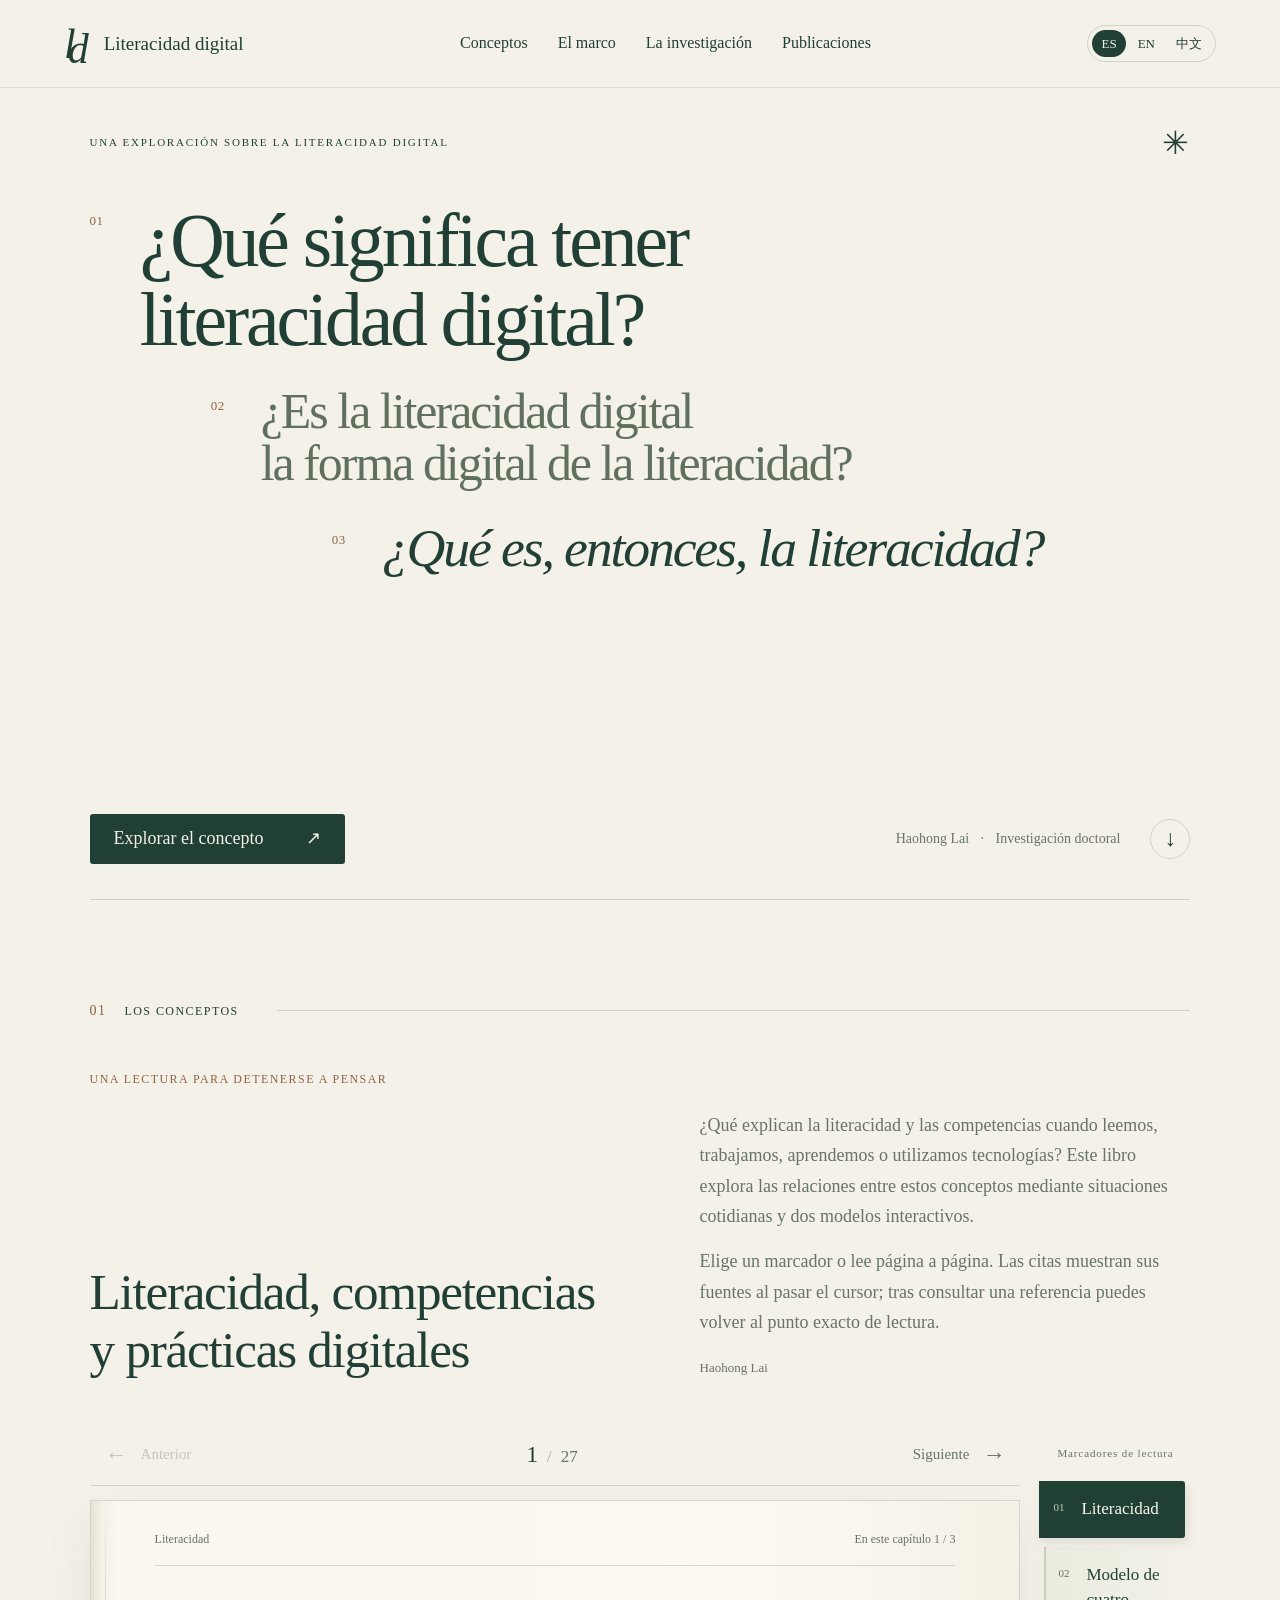
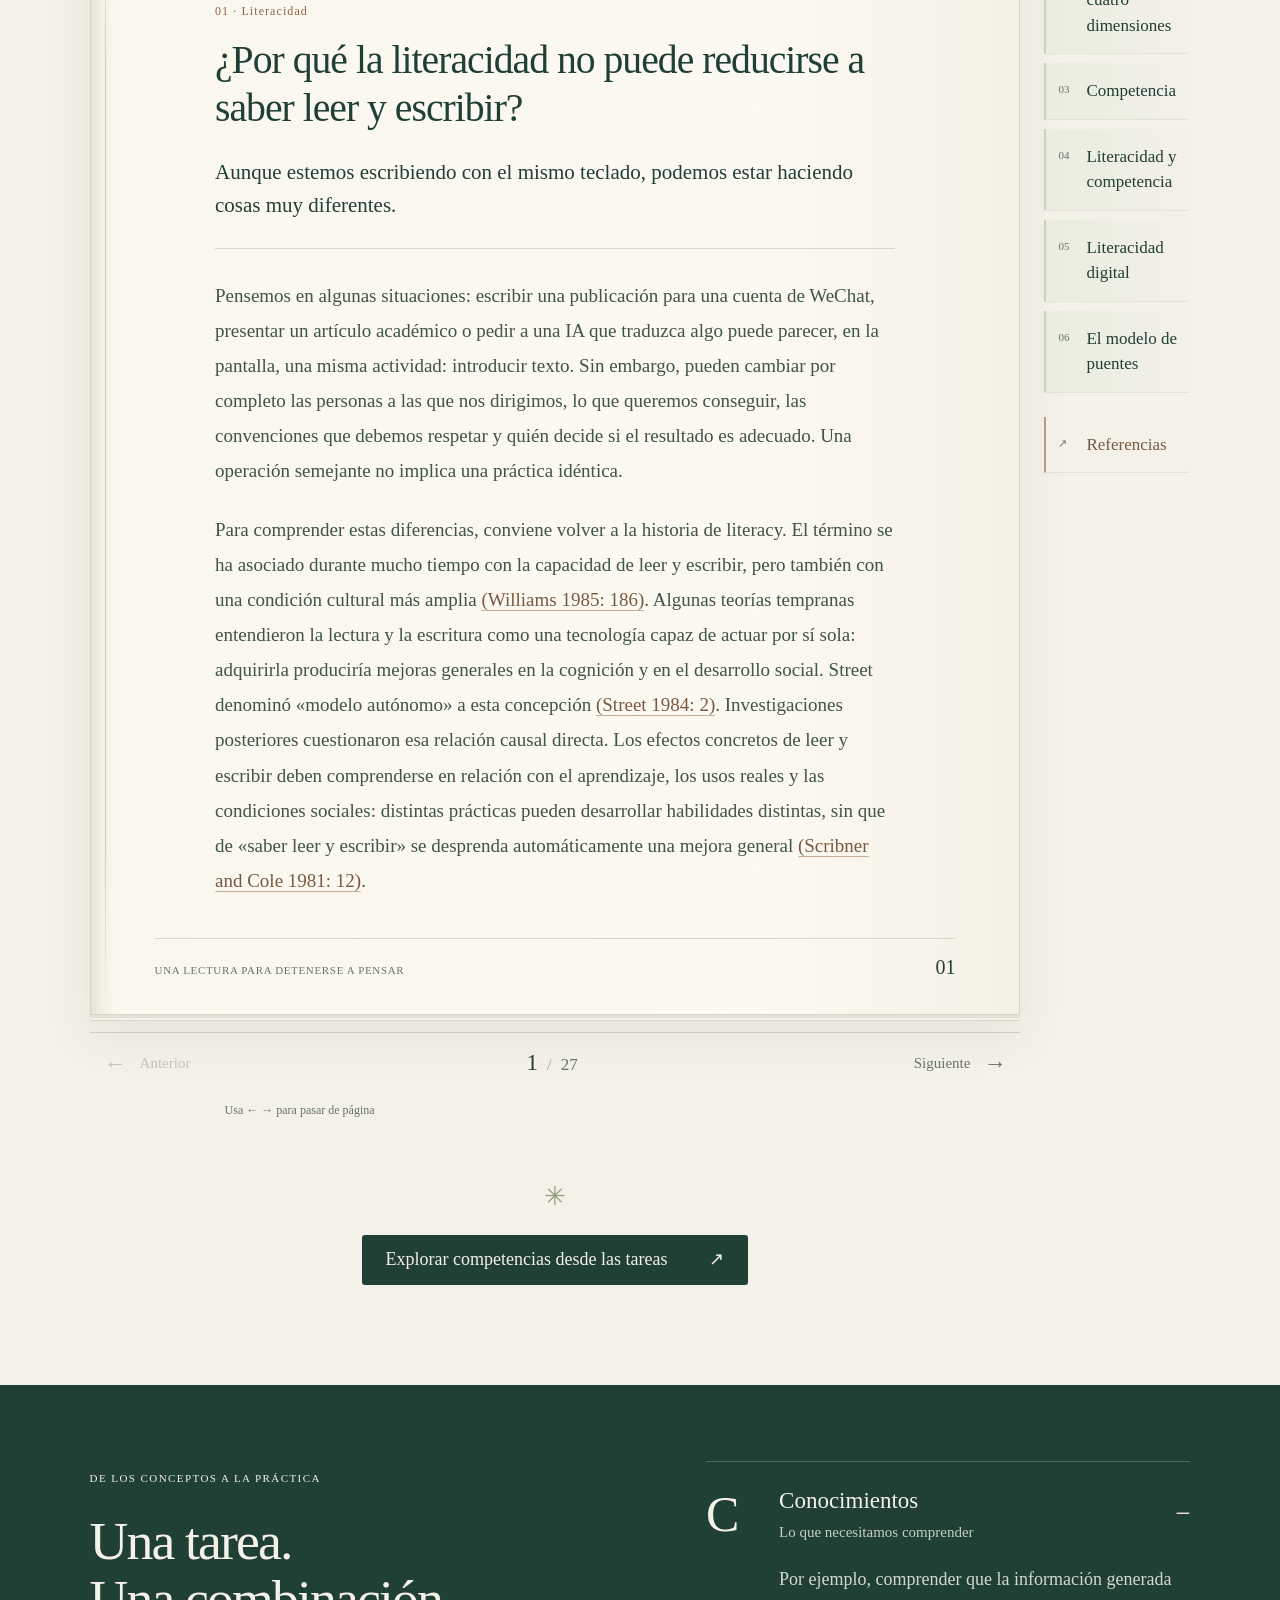
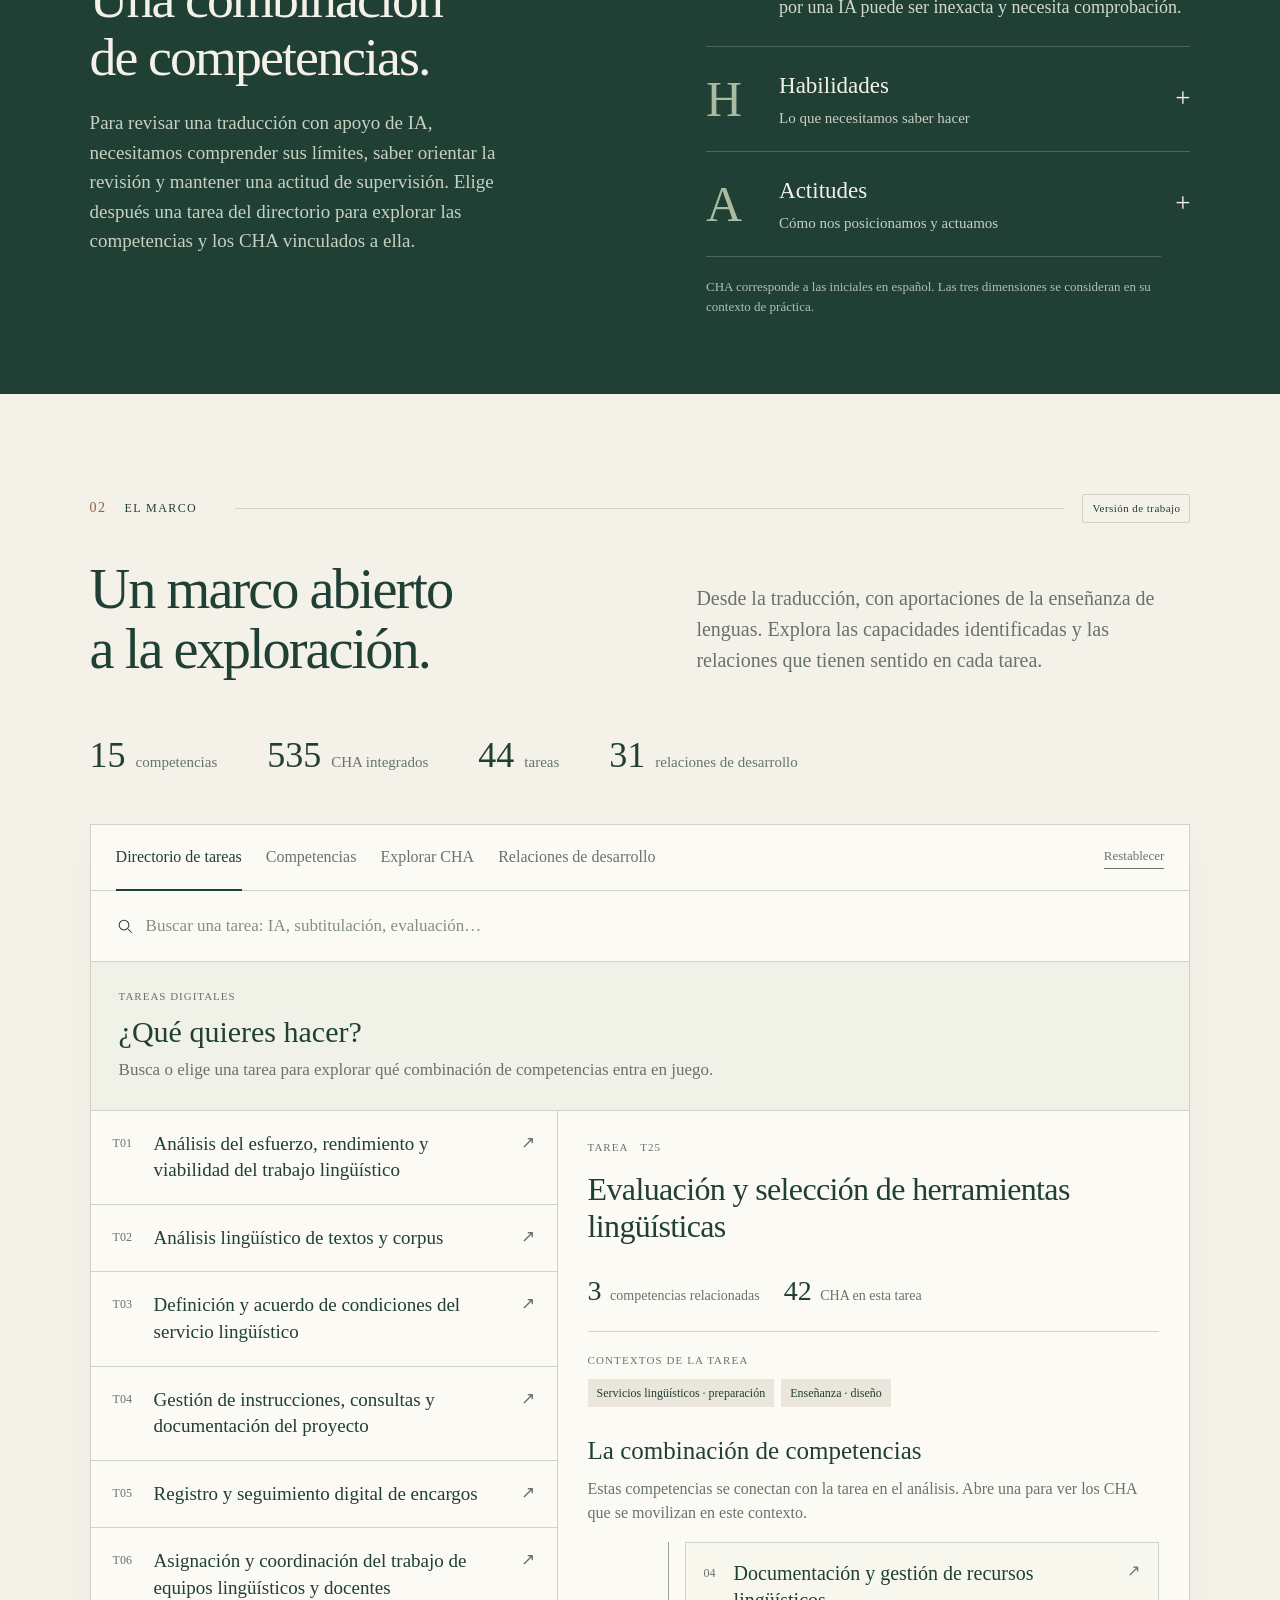
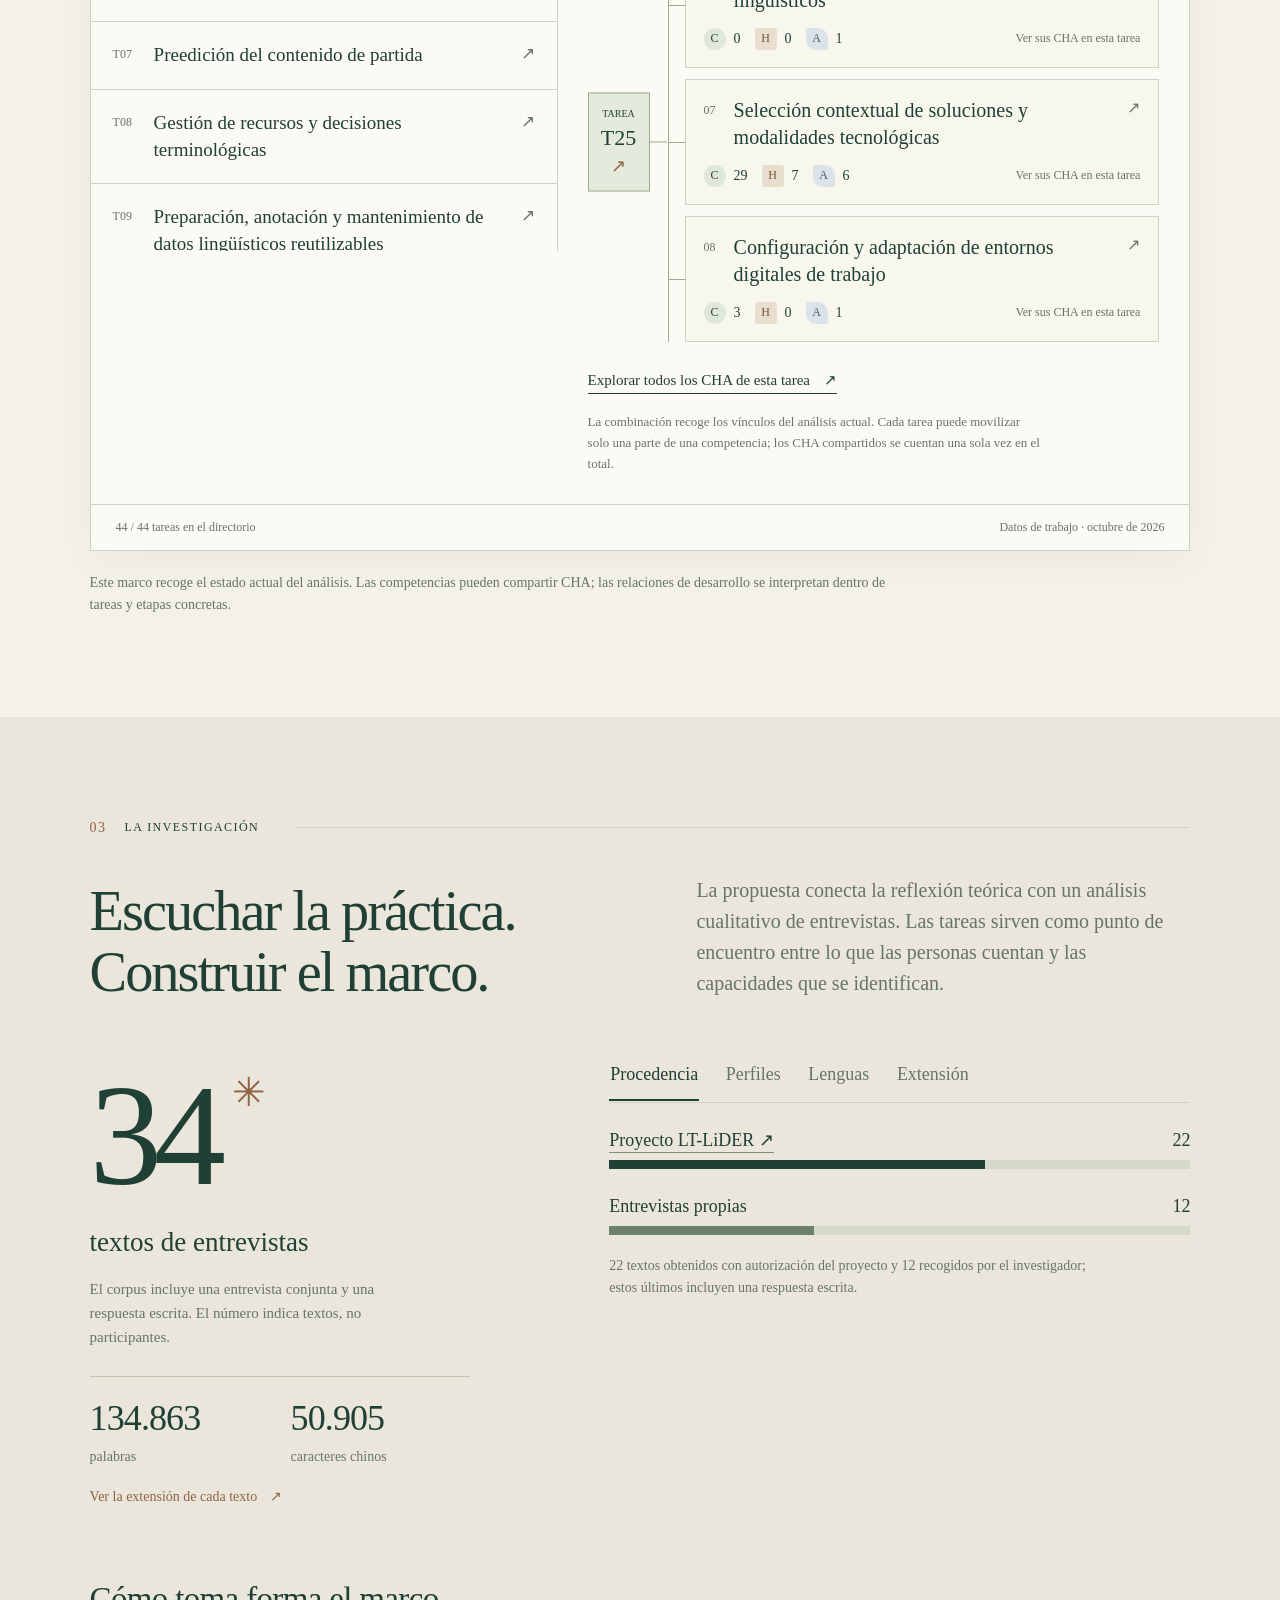
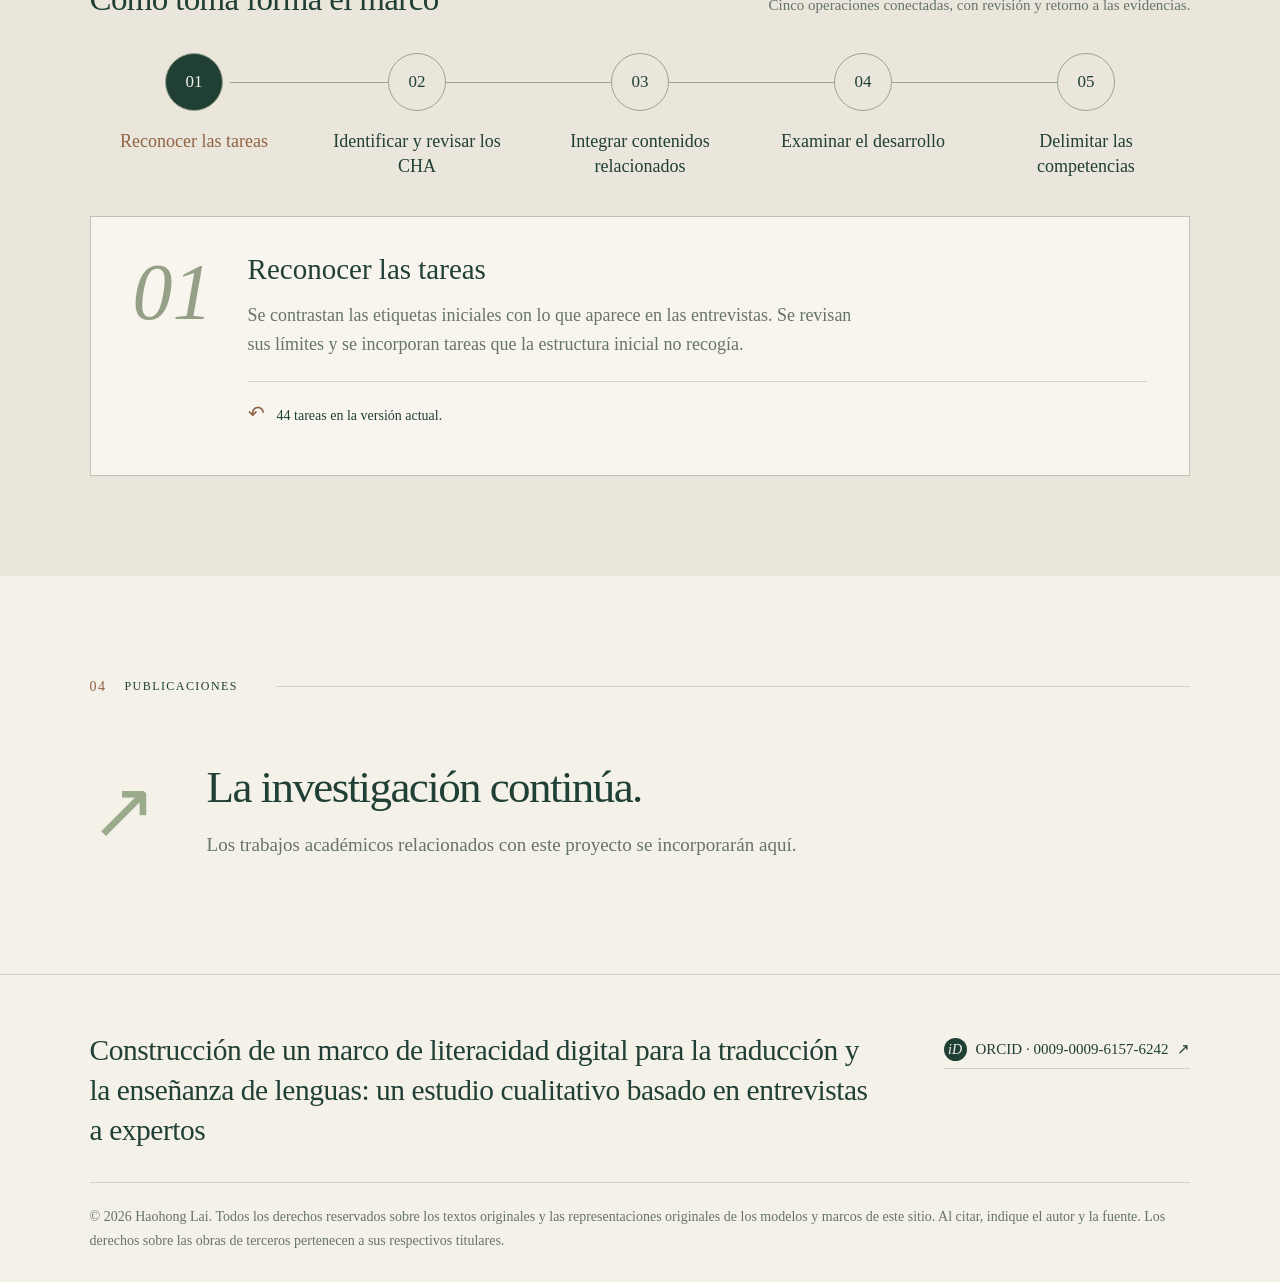
==== commit d3ffadca: "Show verified interview corpus size and interactive text length distributions" ====
--- a/literacidad-digital/index.html
+++ b/literacidad-digital/index.html
@@ -11,12 +11,15 @@
   <link rel="stylesheet" href="concept-book.css">
   <link rel="stylesheet" href="concept-models.css">
   <link rel="stylesheet" href="research-interaction.css">
+  <link rel="stylesheet" href="corpus-volume.css">
   <script src="content.js" defer></script>
   <script src="task-content.js" defer></script>
   <script src="data.js" defer></script>
   <script src="concept-story.js" defer></script>
   <script src="concept-models.js" defer></script>
   <script src="concept-book.js" defer></script>
+  <script src="corpus-volume-data.js" defer></script>
+  <script src="corpus-volume.js" defer></script>
   <script src="app.js" defer></script>
 </head>
 <body>
@@ -64,7 +67,7 @@
     <section id="research" class="section research-section">
       <div class="section-label"><span>03</span><span data-i18n="researchLabel">LA INVESTIGACIÓN</span><span class="rule"></span></div>
       <div class="section-intro"><h2 data-i18n="researchTitle">Escuchar la práctica.<br>Construir el marco.</h2><p data-i18n="researchIntro">La propuesta conecta la reflexión teórica con un análisis cualitativo de entrevistas. Las tareas sirven como punto de encuentro entre lo que las personas cuentan y las capacidades que se identifican.</p></div>
-      <div class="research-data"><div class="sample-total"><strong>34<span class="small-star" aria-hidden="true">✳</span></strong><h3 data-i18n="interviewTexts">textos de entrevistas</h3><p data-i18n="sampleNote">El corpus incluye una entrevista conjunta y una respuesta escrita. El número indica textos, no participantes.</p></div><div class="sample-chart"><div class="tabs sample-tabs" role="tablist" aria-label="Sample"><button role="tab" aria-selected="true" data-chart="origin" data-i18n="chartOrigin">Procedencia</button><button role="tab" aria-selected="false" data-chart="profiles" data-i18n="chartProfiles">Perfiles</button><button role="tab" aria-selected="false" data-chart="languages" data-i18n="chartLanguages">Lenguas</button></div><div id="sample-chart-content"></div></div></div>
+      <div class="research-data"><div class="sample-total"><strong>34<span class="small-star" aria-hidden="true">✳</span></strong><h3 data-i18n="interviewTexts">textos de entrevistas</h3><p data-i18n="sampleNote">El corpus incluye una entrevista conjunta y una respuesta escrita. El número indica textos, no participantes.</p><div id="corpus-volume-summary"></div></div><div class="sample-chart"><div class="tabs sample-tabs" role="tablist" aria-label="Sample"><button role="tab" aria-selected="true" data-chart="origin" data-i18n="chartOrigin">Procedencia</button><button role="tab" aria-selected="false" data-chart="profiles" data-i18n="chartProfiles">Perfiles</button><button role="tab" aria-selected="false" data-chart="languages" data-i18n="chartLanguages">Lenguas</button><button role="tab" aria-selected="false" data-chart="volume" data-i18n="chartVolume">Extensión</button></div><div id="sample-chart-content"></div></div></div>
       <div class="method-heading"><h3 data-i18n="methodTitle">Cómo toma forma el marco</h3><p data-i18n="methodHint">Cinco operaciones conectadas, con revisión y retorno a las evidencias.</p></div>
       <div class="method-layout"><div class="method-steps" id="method-steps" role="tablist" aria-label="Analysis process"></div><div class="method-panel" id="method-panel" role="tabpanel"></div></div>
     </section>
--- a/literacidad-digital/concept-models.css
+++ b/literacidad-digital/concept-models.css
@@ -54,3 +54,18 @@
  .cm .cm-selected-domain{padding:20px}.cm .cm-selected-domain h4{font-size:25px}html[lang=zh] .cm .cm-weave-origin h4{font-size:29px}html[lang=zh] .cm .cm-field-node{font-size:16px}
 }
 @media(prefers-reduced-motion:reduce){.cm .cm-flow-stroke{animation:none!important;opacity:0!important}.cm .cm-wire,.cm .cm-field-node,.cm .cm-flow-key{transition:none!important}}
+
+/* Citations attached to the specific literacy concepts. */
+
+.cm .cm-field-entry{background:var(--cm-white);border:1px solid transparent;border-bottom-color:var(--cm-line);border-radius:3px;transition:background .3s,border-color .3s}
+.cm .cm-field-entry:has(.cm-field-node[aria-pressed=true]){background:#e8eee1;border-color:#afc0a5}
+.cm .cm-field-entry .cm-field-node{background:transparent;border-color:transparent;min-height:56px;padding-bottom:8px}
+.cm .cm-field-entry .cm-field-node[aria-pressed=true]{box-shadow:inset 2px 0 var(--cm-ink)}
+.cm .cm-field-references{padding:0 13px 12px 48px;font-size:12px;line-height:1.65;color:var(--cm-accent);overflow-wrap:anywhere}
+#concept-story .cm .cm-field-references .cb-citation{font-size:inherit;line-height:inherit}
+.cm .cm-field-references:empty{display:none}
+
+@container(max-width:620px){
+
+ .cm .cm-field-references{font-size:12px;padding-left:38px;padding-right:10px}.cm .cm-field-entry .cm-field-node{min-height:59px}
+}
--- a/literacidad-digital/corpus-volume.css
+++ b/literacidad-digital/corpus-volume.css
@@ -0,0 +1,60 @@
+/* Interview-corpus length: words and Han characters retain separate units. */
+.cv-summary{margin-top:27px;padding-top:22px;border-top:1px solid #bcc7b3;max-width:380px}
+.cv-summary-metrics{display:grid;grid-template-columns:1fr 1fr;gap:22px}
+.cv-summary-metrics>div{display:flex;flex-direction:column;align-items:flex-start}
+.cv-summary-metrics strong{font-size:36px;line-height:1.1;font-weight:400;letter-spacing:-.025em;font-variant-numeric:tabular-nums}
+.cv-summary-metrics span{font-size:14px;line-height:1.4;color:var(--muted);margin-top:8px}
+.cv-summary-link{padding:0;margin-top:20px;font-size:14px;text-align:left;line-height:1.45;color:var(--accent)}
+.cv-summary-link>span{display:inline-block;margin-left:9px;transition:transform .2s}
+.cv-summary-link:hover>span{transform:translate(2px,-2px)}
+.cv-panel{padding-top:20px;color:var(--ink);font-family:var(--font);animation:cv-enter .3s ease both}
+.cv-language-picker{display:flex;flex-wrap:wrap;align-items:center;gap:7px}
+.cv-language-picker button{display:flex;align-items:center;gap:10px;padding:7px 12px;border:1px solid transparent;border-radius:3px;font-size:16px;line-height:1.3;transition:background .2s,border-color .2s}
+.cv-language-picker button:hover{background:#e1e5d8}
+.cv-language-picker button[aria-pressed=true]{background:#f8f6ef;border-color:#aebda6}
+.cv-language-picker small{font-size:11px;color:var(--muted);font-variant-numeric:tabular-nums}
+.cv-group-total{display:flex;align-items:center;gap:20px;margin:25px 0 19px}
+.cv-group-total>strong{font-size:clamp(39px,3.5vw,52px);font-weight:400;line-height:1.05;letter-spacing:-.035em;font-variant-numeric:tabular-nums}
+.cv-group-total>div{display:flex;flex-direction:column;gap:4px;font-size:16px;line-height:1.35}
+.cv-group-total small{font-size:13px;color:var(--muted)}
+.cv-group-stats{display:grid;grid-template-columns:1fr 1.3fr;gap:14px;border-top:1px solid #c0c9b7;border-bottom:1px solid #c0c9b7;padding:14px 0}
+.cv-group-stats>div{display:flex;flex-direction:column;gap:5px}
+.cv-group-stats>div>span{font-size:12px;line-height:1.45;color:var(--muted)}
+.cv-group-stats strong{font-size:20px;line-height:1.35;font-weight:400;font-variant-numeric:tabular-nums}
+.cv-group-stats small{font-size:12px;color:var(--muted)}
+.cv-panel .cv-hint{font-size:13px;line-height:1.5;margin:18px 0 14px;color:var(--muted)}
+.cv-plot{display:grid;grid-template-columns:47px minmax(0,1fr);gap:9px;height:172px}
+.cv-axis{position:relative;font-size:11px;color:var(--muted);font-variant-numeric:tabular-nums;text-align:right;line-height:1}
+.cv-axis>span{position:absolute;right:0;top:-4px}.cv-axis>span:last-child{top:auto;bottom:-3px}
+.cv-bars{display:grid;grid-template-columns:repeat(var(--cv-count),minmax(0,1fr));gap:4px;position:relative;border-bottom:1px solid #98a68d;background:linear-gradient(to bottom,#c9d0c0 0,#c9d0c0 1px,transparent 1px,transparent calc(50% - .5px),#d2d8ca calc(50% - .5px),#d2d8ca calc(50% + .5px),transparent calc(50% + .5px))}
+.cv-bar{height:100%;min-width:0;position:relative;padding:0;display:flex;align-items:flex-end;justify-content:center;border-radius:2px 2px 0 0}
+.cv-bar-fill{width:100%;max-width:38px;height:calc(var(--cv-ratio)*100%);background:#789078;border-radius:2px 2px 0 0;transition:background .18s;transform-origin:bottom;animation:cv-bar-enter .45s ease both;animation-delay:var(--cv-delay)}
+.cv-bar:hover .cv-bar-fill,.cv-bar:focus-visible .cv-bar-fill{background:#375b47}
+.cv-bar[aria-pressed=true] .cv-bar-fill{background:var(--accent)}
+.cv-bar-mark{position:absolute;bottom:-7px;left:calc(50% - 2px);width:4px;height:4px;background:var(--accent);border-radius:50%;opacity:0}
+.cv-bar[aria-pressed=true] .cv-bar-mark{opacity:1}
+.cv-bar:focus-visible{outline-offset:2px;z-index:1}
+.cv-panel .cv-axis-note{font-size:11px;line-height:1.45;color:var(--muted);margin:15px 0 13px;text-align:right}
+.cv-selected-text{display:flex;align-items:flex-start;justify-content:space-between;gap:20px;padding:15px 17px;background:#f6f4ec;border-left:2px solid var(--accent);min-height:84px}
+.cv-selected-text>div:first-child{display:flex;flex-wrap:wrap;gap:4px 10px;align-items:baseline}
+.cv-detail-label{flex-basis:100%;font-size:10px;letter-spacing:.06em;line-height:1.45;color:var(--muted)}
+.cv-selected-text strong{font-size:22px;line-height:1.3;font-weight:400;font-variant-numeric:tabular-nums}
+.cv-written{font-size:12px;line-height:1.45;color:var(--muted)}
+.cv-detail-count{display:flex;flex-wrap:wrap;align-items:baseline;justify-content:flex-end;gap:3px 7px;text-align:right}
+.cv-detail-count>span{font-size:12px;color:var(--muted);line-height:1.4}
+.cv-detail-count>.cv-extra-words{flex-basis:100%;font-size:11px}
+.cv-counting{margin-top:15px;font-size:13px;line-height:1.6;color:var(--muted)}
+.cv-counting summary{cursor:pointer;width:max-content;max-width:100%;color:var(--accent);list-style-position:inside;padding:3px 0}
+.cv-counting summary:focus-visible{outline:2px solid var(--accent);outline-offset:3px}
+.cv-counting p{margin-top:8px;padding-left:14px;font-size:13px;line-height:1.65;border-left:1px solid #b9c4ae;max-width:65ch}
+html[lang=zh] .cv-panel{line-height:1.6}html[lang=zh] .cv-language-picker button{font-size:15px}html[lang=zh] .cv-group-total>div{font-size:14px}html[lang=zh] .cv-detail-label{letter-spacing:0}
+@keyframes cv-enter{from{opacity:0;transform:translateY(6px)}to{opacity:1;transform:none}}
+@keyframes cv-bar-enter{from{transform:scaleY(.04)}to{transform:scaleY(1)}}
+@media(max-width:800px){.cv-summary-metrics strong{font-size:31px}.cv-summary-metrics{gap:14px}.cv-group-total{gap:14px}.cv-group-stats{grid-template-columns:1fr 1.3fr}.cv-group-stats strong{font-size:18px}.cv-language-picker{gap:4px}.cv-language-picker button{font-size:14px;padding:7px 9px;gap:7px}.cv-bars{gap:3px}}
+@media(max-width:560px){.cv-summary{max-width:none;margin-top:24px}.cv-summary-metrics strong{font-size:37px}.cv-summary-metrics span{font-size:14px}.cv-panel{padding-top:18px}.cv-language-picker button{font-size:15px;padding:8px 12px}.cv-group-total>strong{font-size:44px}.cv-group-total>div{font-size:14px}.cv-group-stats{gap:10px}.cv-group-stats strong{font-size:18px}.cv-group-stats small{font-size:11px}.cv-plot{grid-template-columns:39px minmax(0,1fr);gap:7px;height:160px}.cv-bars{gap:3px}.cv-selected-text{padding:13px 14px;gap:12px}.cv-selected-text strong{font-size:21px}.cv-detail-count>span{font-size:11px}}
+@media(prefers-reduced-motion:reduce){.cv-panel,.cv-bar-fill{animation:none}.cv-bar-fill,.cv-summary-link>span,.cv-language-picker button{transition:none}}
+
+/* Keep the fourth sample tab inside its column on narrow screens. */
+.sample-chart{min-width:0}.sample-tabs{gap:clamp(16px,2vw,26px);overflow-x:auto;padding-bottom:2px;scrollbar-width:thin}.sample-tabs button{flex-shrink:0}
+
+@media(max-width:560px){.sample-tabs{font-size:15px;gap:16px}}
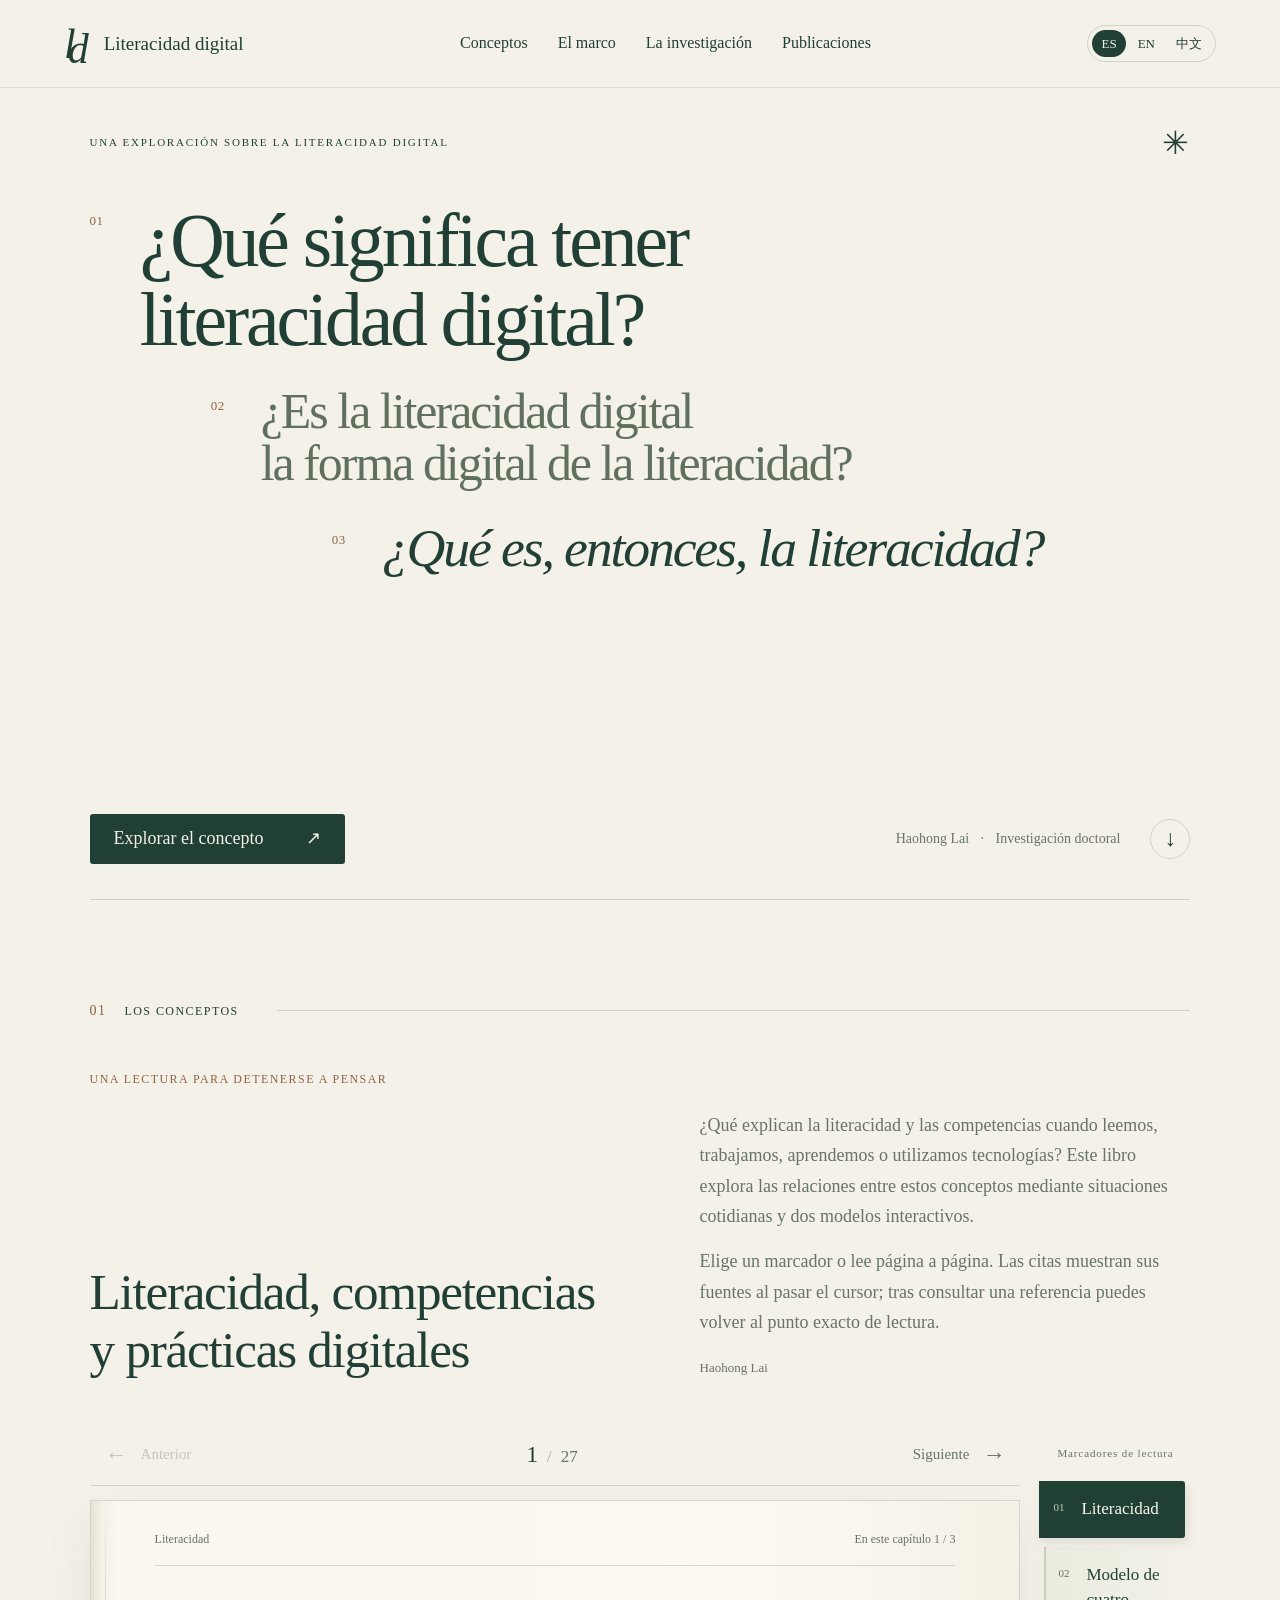
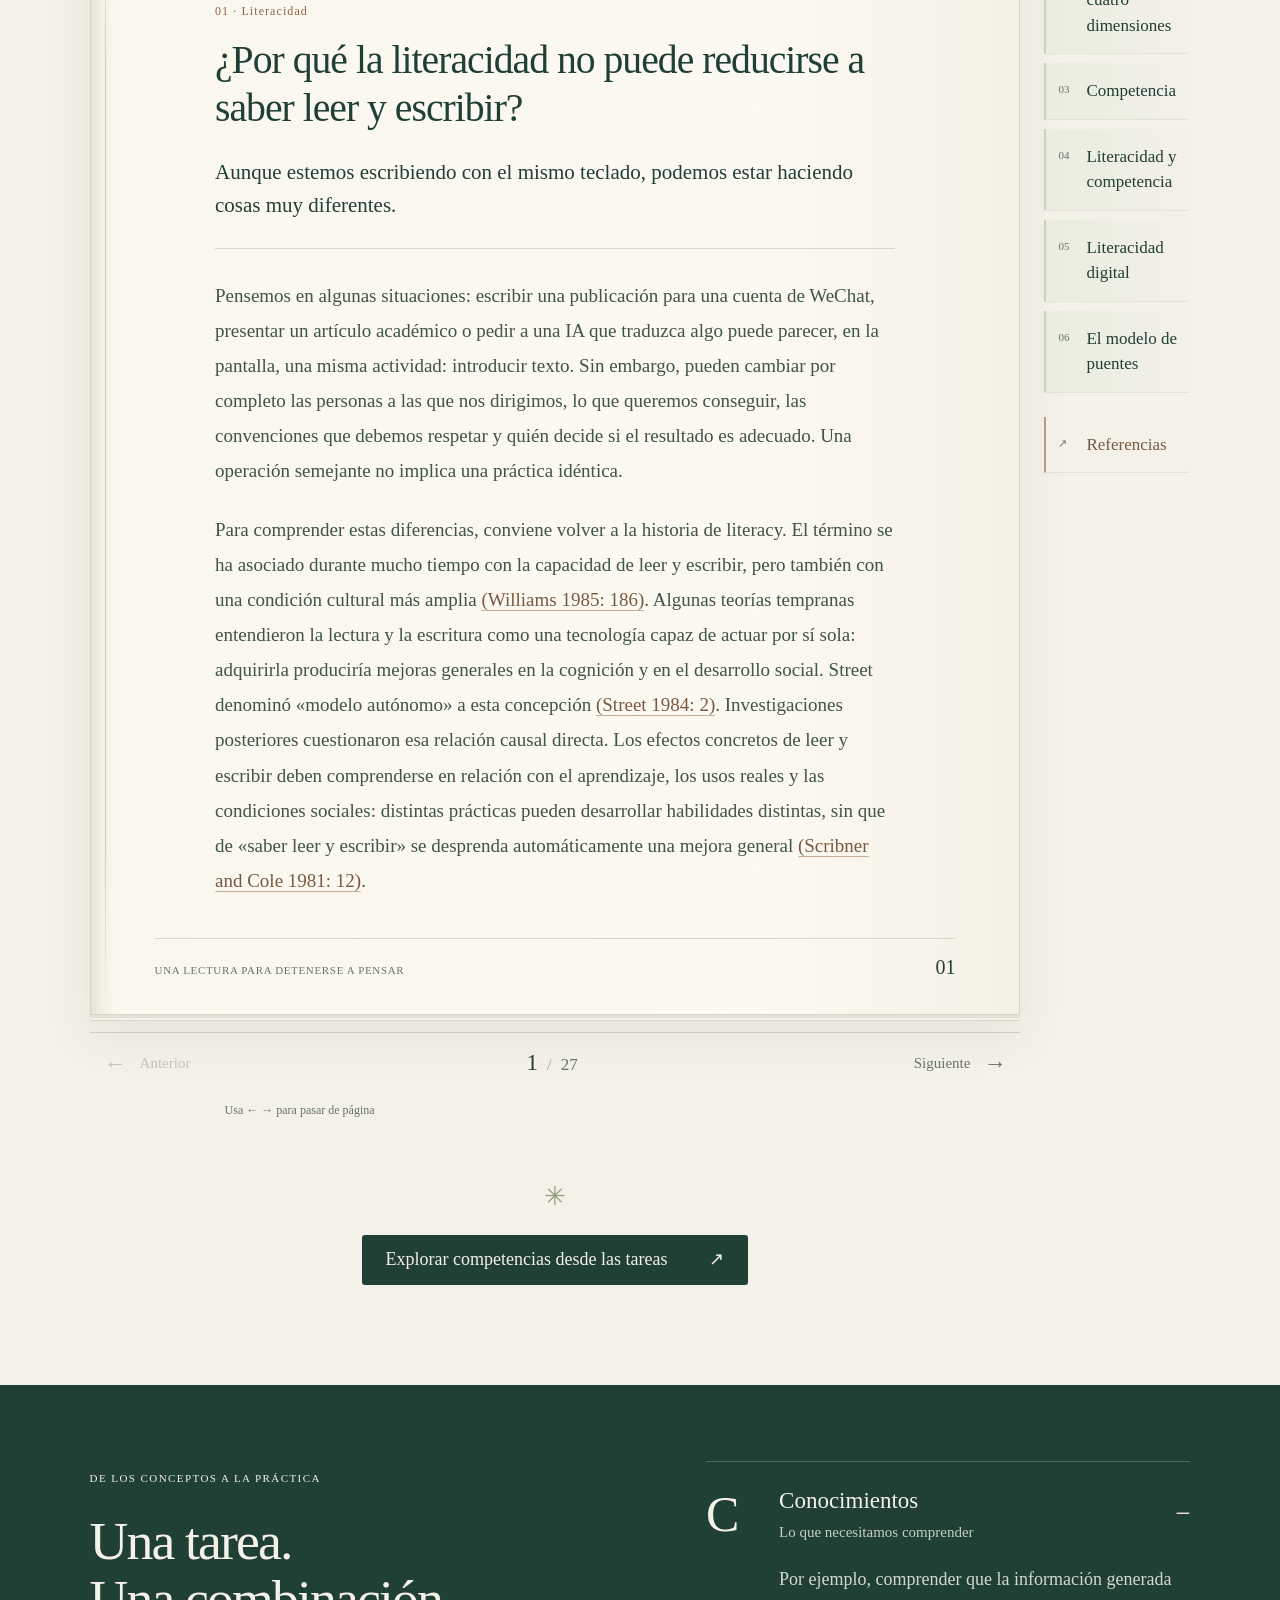
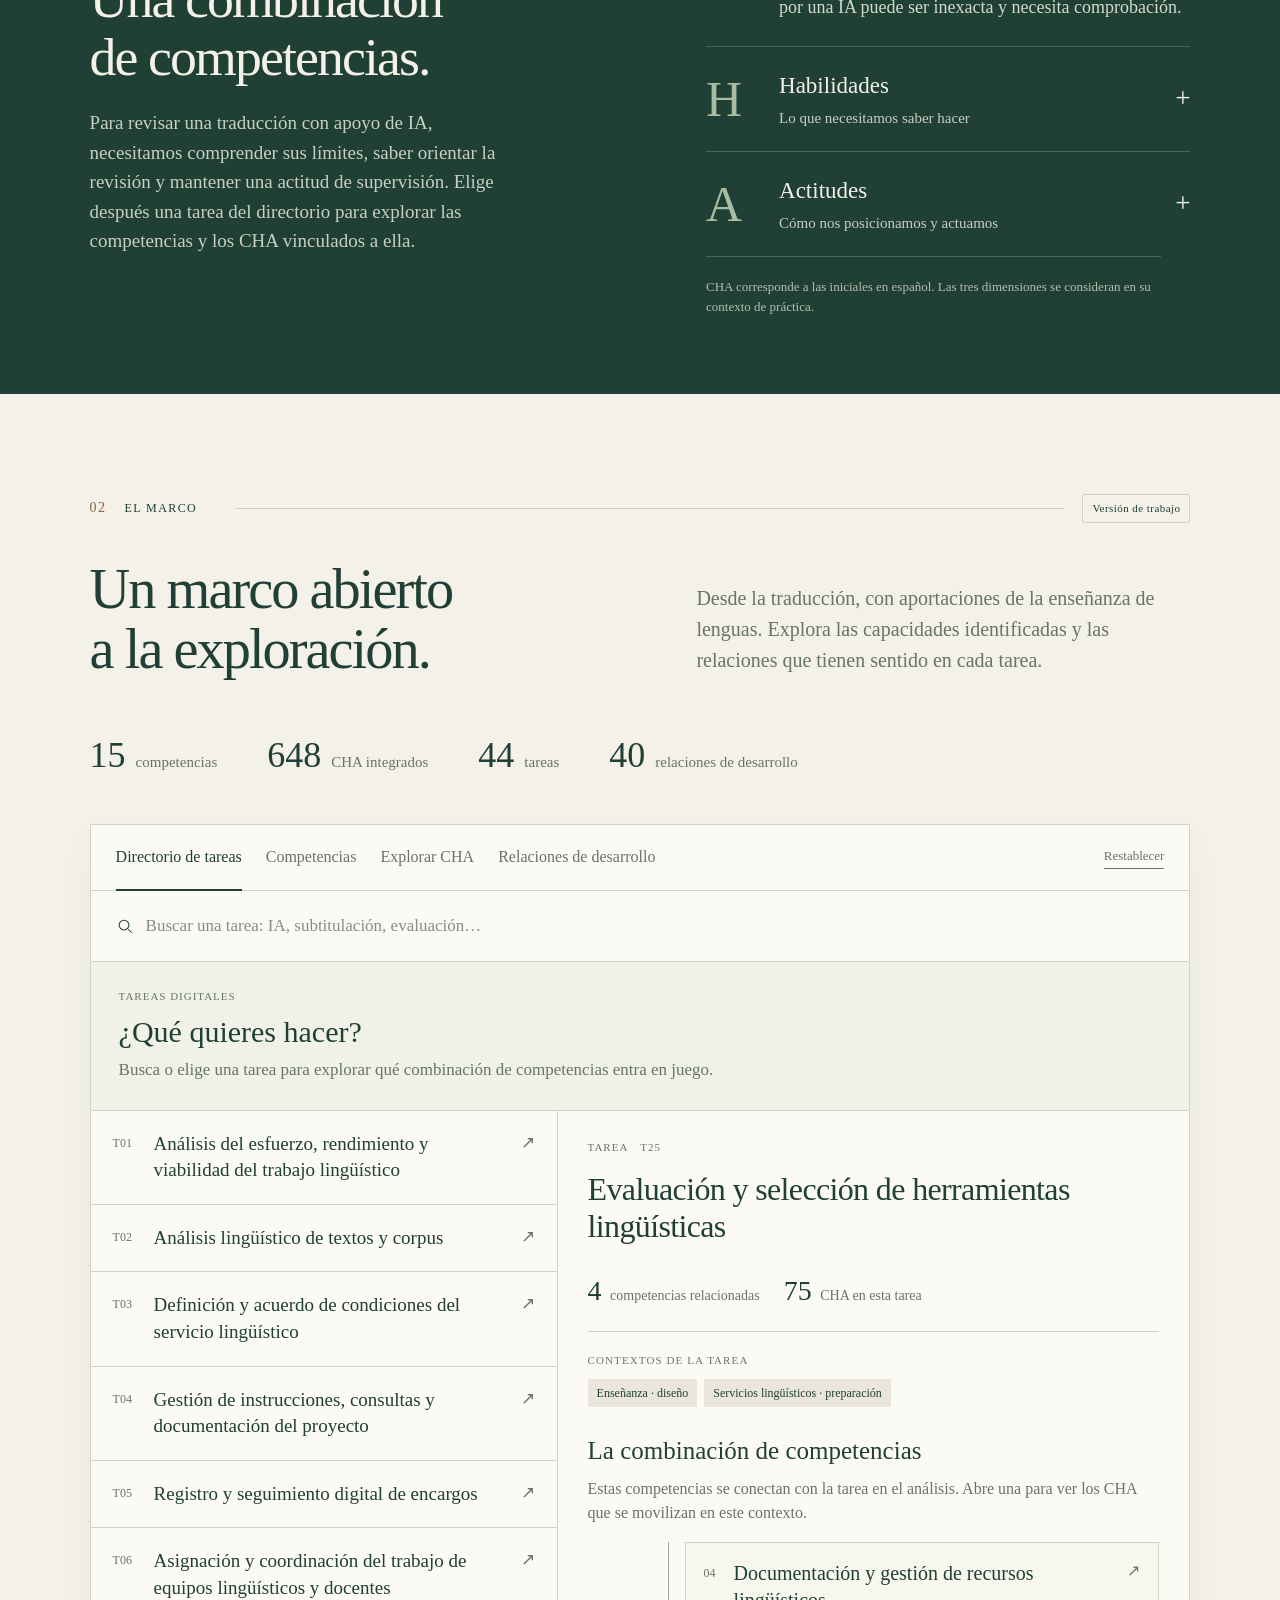
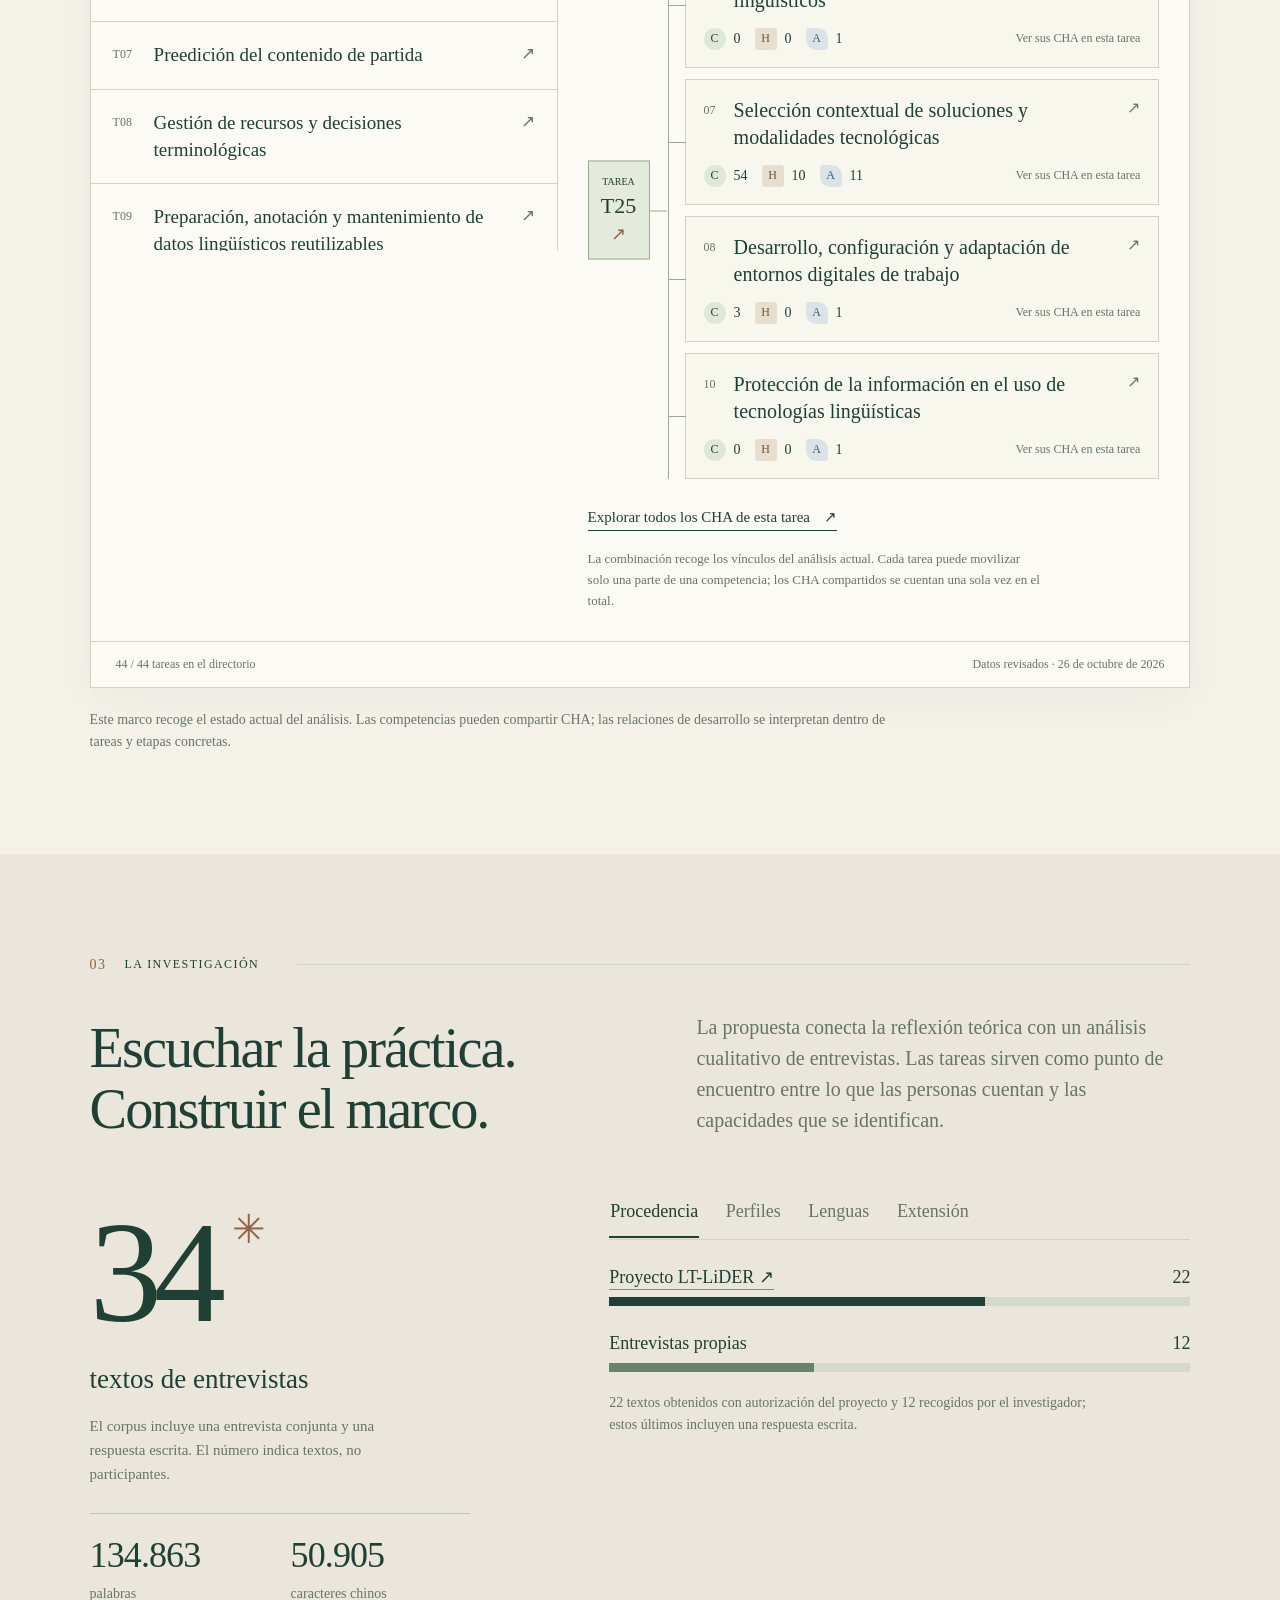
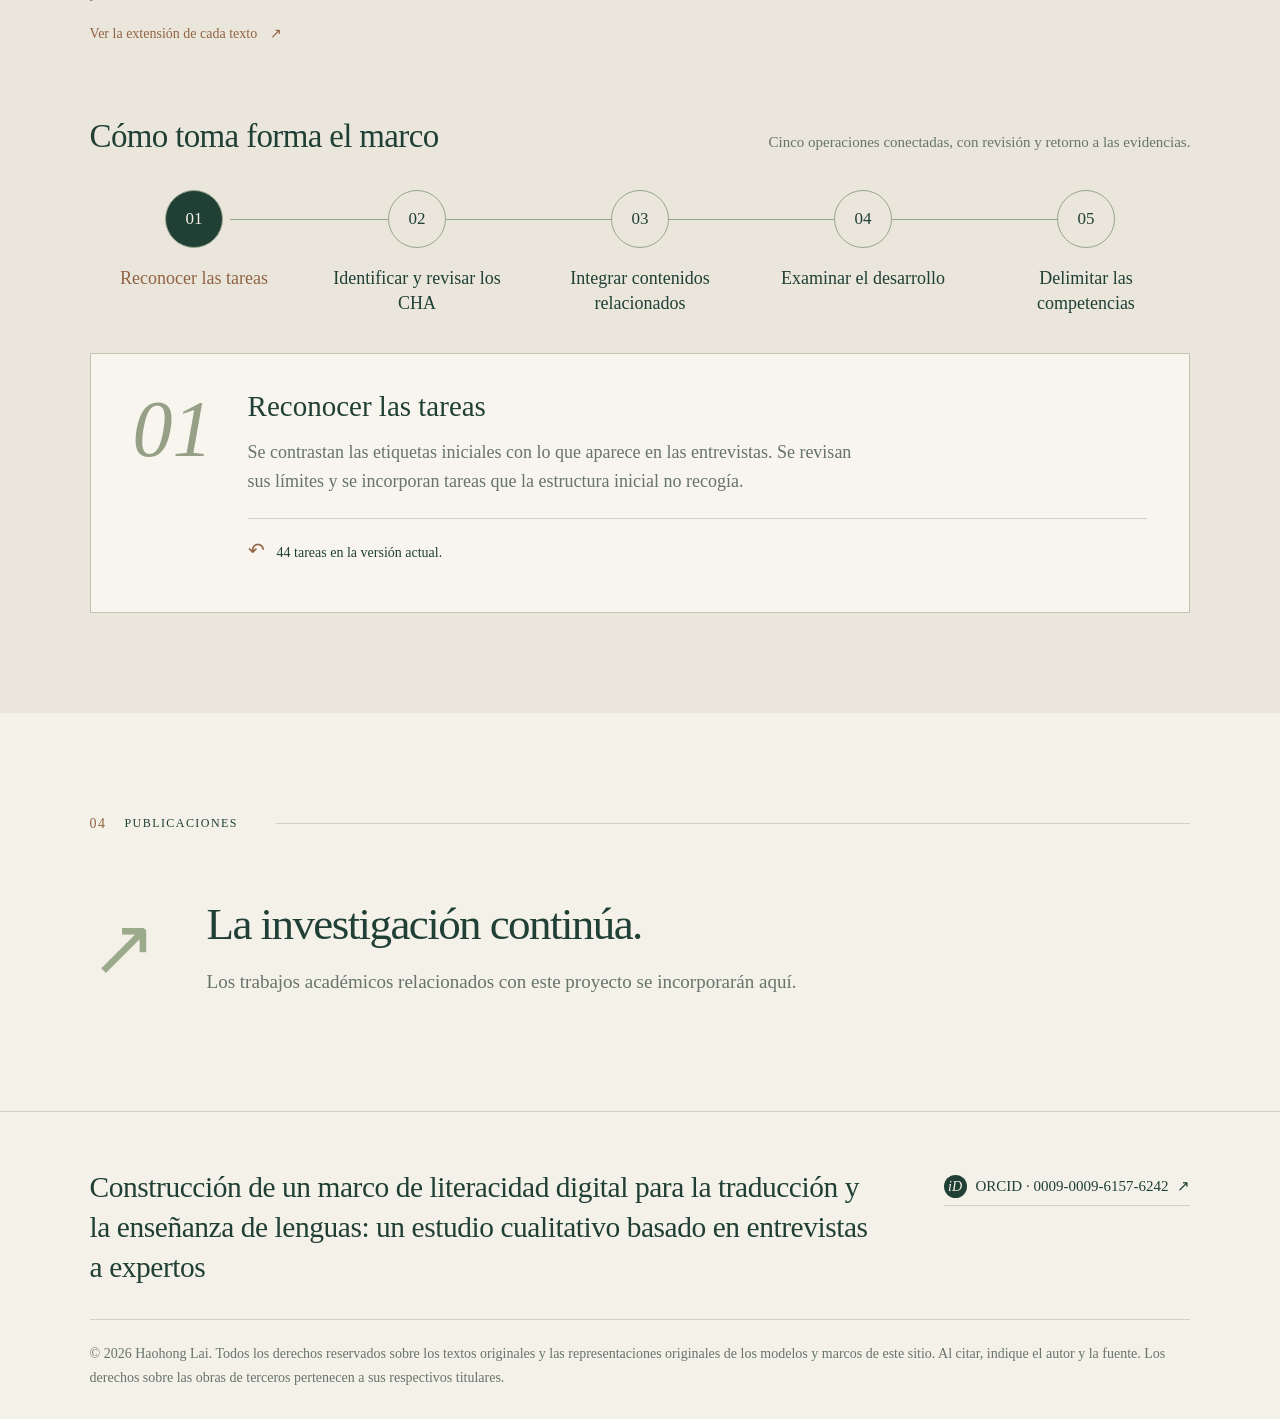
==== commit de0f7d3a: "Refresh framework from verified 648-CHA review and synchronize all languages" ====
--- a/literacidad-digital/index.html
+++ b/literacidad-digital/index.html
@@ -12,9 +12,9 @@
   <link rel="stylesheet" href="concept-models.css">
   <link rel="stylesheet" href="research-interaction.css">
   <link rel="stylesheet" href="corpus-volume.css">
-  <script src="content.js" defer></script>
+  <script src="content.js?v=20261026-648" defer></script>
   <script src="task-content.js" defer></script>
-  <script src="data.js" defer></script>
+  <script src="data.js?v=20261026-648" defer></script>
   <script src="concept-story.js" defer></script>
   <script src="concept-models.js" defer></script>
   <script src="concept-book.js" defer></script>
@@ -54,12 +54,12 @@
     <section id="framework" class="section framework-section">
       <div class="section-label"><span>02</span><span data-i18n="frameworkLabel">EL MARCO</span><span class="rule"></span><span class="version-tag" data-i18n="workingVersion">Versión de trabajo</span></div>
       <div class="section-intro"><h2 data-i18n="frameworkTitle">Un marco abierto<br>a la exploración.</h2><p data-i18n="frameworkIntro">Desde la traducción, con aportaciones de la enseñanza de lenguas. Explora las capacidades identificadas y las relaciones que tienen sentido en cada tarea.</p></div>
-      <div class="framework-numbers"><div><strong>15</strong><span data-i18n="competencies">competencias</span></div><div><strong>535</strong><span data-i18n="integratedCHA">CHA integrados</span></div><div><strong>44</strong><span data-i18n="tasks">tareas</span></div><div><strong>31</strong><span data-i18n="developmentRelations">relaciones de desarrollo</span></div></div>
+      <div class="framework-numbers"><div><strong>15</strong><span data-i18n="competencies">competencias</span></div><div><strong>648</strong><span data-i18n="integratedCHA">CHA integrados</span></div><div><strong>44</strong><span data-i18n="tasks">tareas</span></div><div><strong>40</strong><span data-i18n="developmentRelations">relaciones de desarrollo</span></div></div>
       <div class="explorer">
         <div class="explorer-toolbar"><div class="framework-tabs tabs" role="tablist" aria-label="Framework views"><button role="tab" aria-selected="true" data-view="tasks" data-i18n="viewTasks">Directorio de tareas</button><button role="tab" aria-selected="false" data-view="competencies" data-i18n="viewCompetencies">Competencias</button><button role="tab" aria-selected="false" data-view="cha" data-i18n="viewCHA">Explorar CHA</button><button role="tab" aria-selected="false" data-view="development" data-i18n="viewDevelopment">Relaciones de desarrollo</button></div><button class="text-button reset-button" data-action="reset" data-i18n="reset">Restablecer</button></div>
         <div class="explorer-filters"><label class="search-control"><svg viewBox="0 0 24 24" aria-hidden="true"><circle cx="10.7" cy="10.7" r="6.5"></circle><path d="m16 16 5 5"></path></svg><input type="search" id="framework-search" autocomplete="off" data-placeholder="searchPlaceholder" aria-label="Search"></label><label class="task-control"><span data-i18n="filterTask">Tarea</span><select id="task-filter" aria-label="Task"></select></label></div>
         <div id="explorer-content" class="explorer-content"></div>
-        <div class="explorer-bottom"><span id="result-count" role="status" aria-live="polite"></span><span data-i18n="dataDate">Datos de trabajo · octubre de 2026</span></div>
+        <div class="explorer-bottom"><span id="result-count" role="status" aria-live="polite"></span><span data-i18n="dataDate">Datos revisados · 26 de octubre de 2026</span></div>
       </div>
       <p class="section-footnote" data-i18n="frameworkCaution">Este marco recoge el estado actual del análisis. Las competencias pueden compartir CHA; las relaciones de desarrollo se interpretan dentro de tareas y etapas concretas.</p>
     </section>
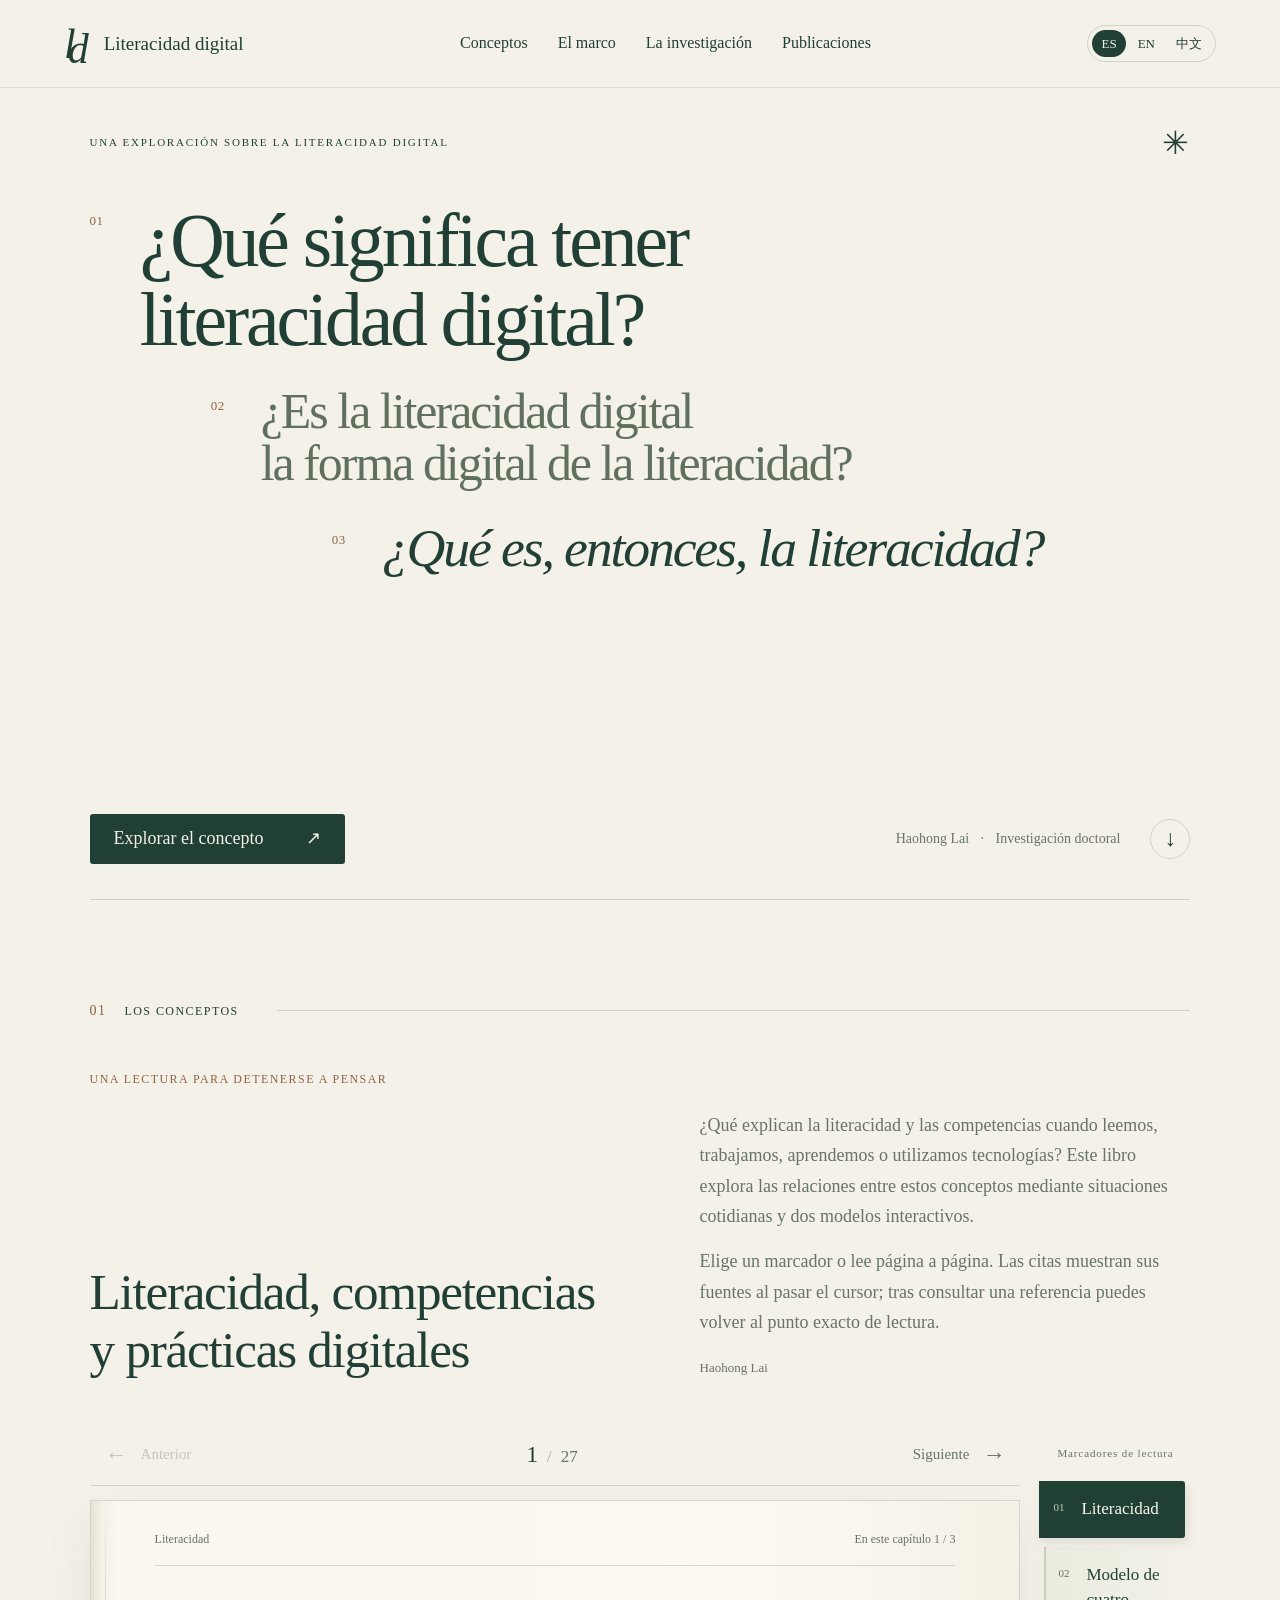
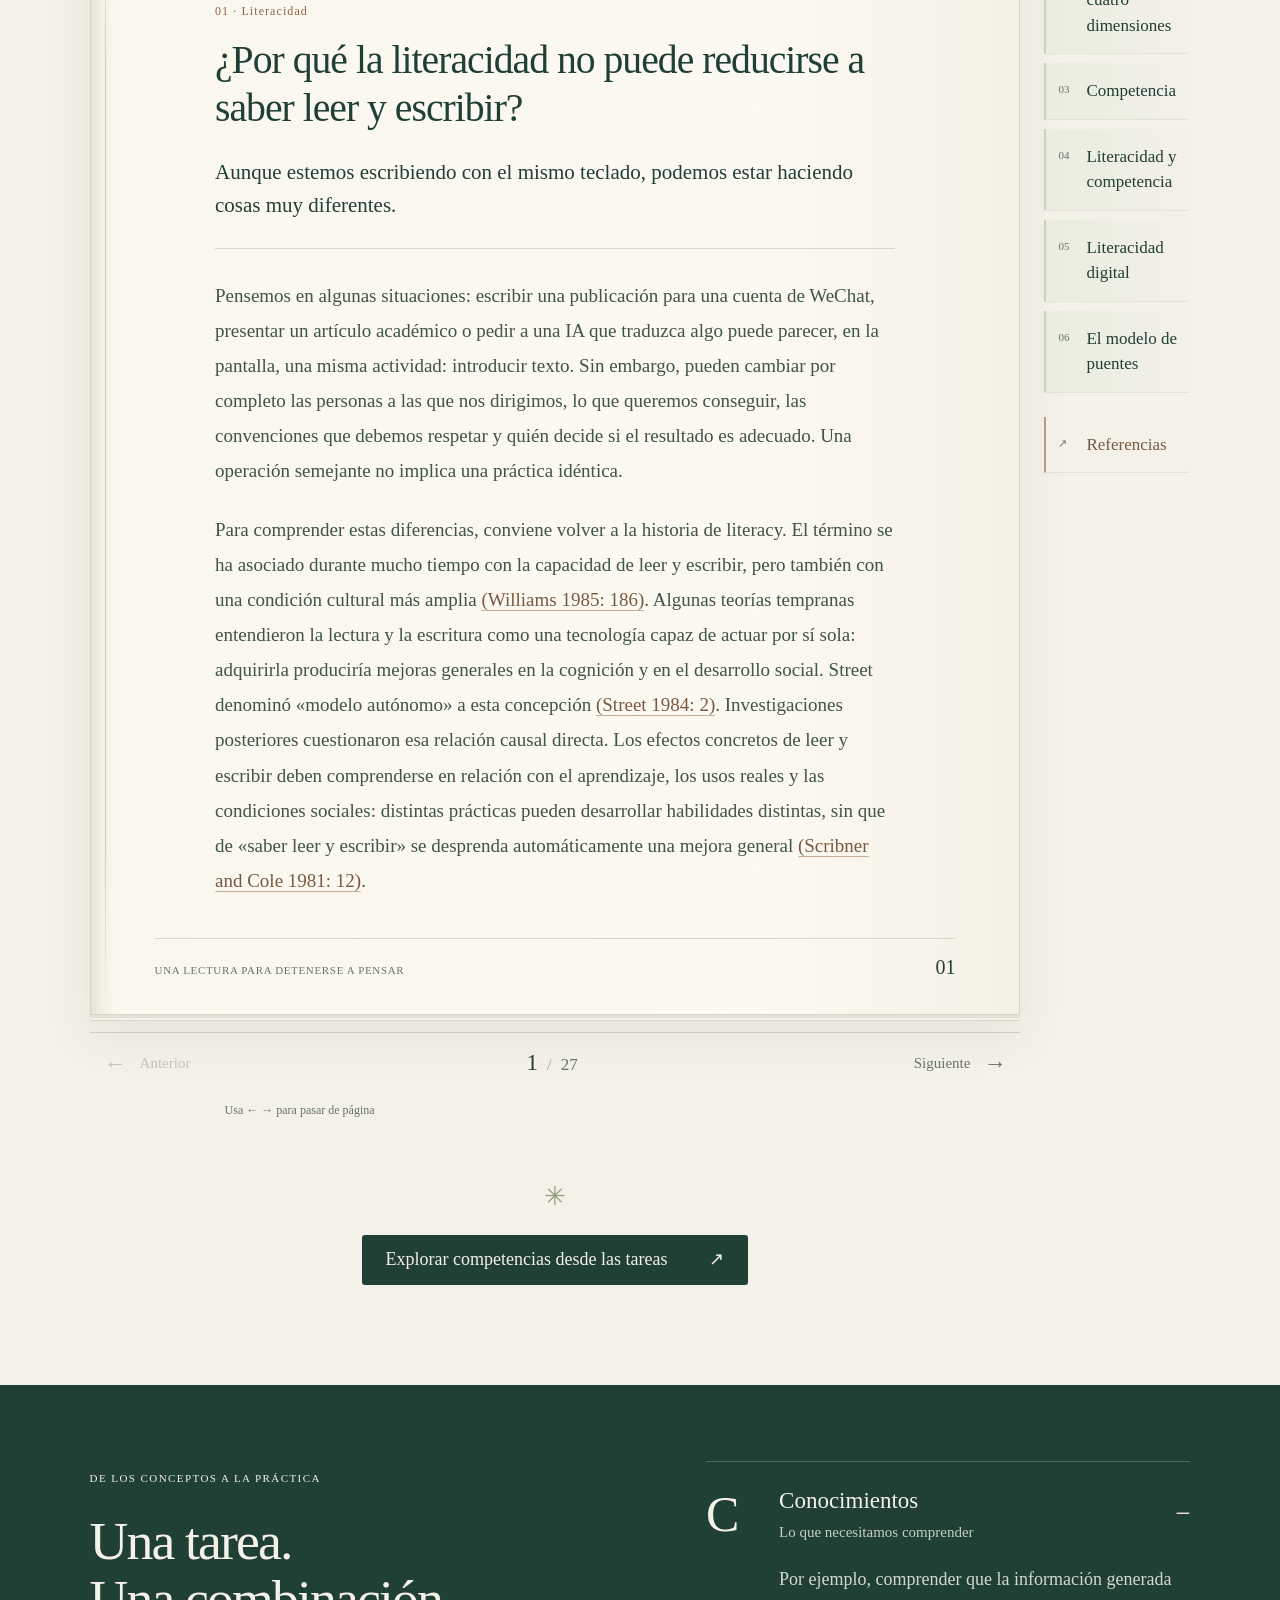
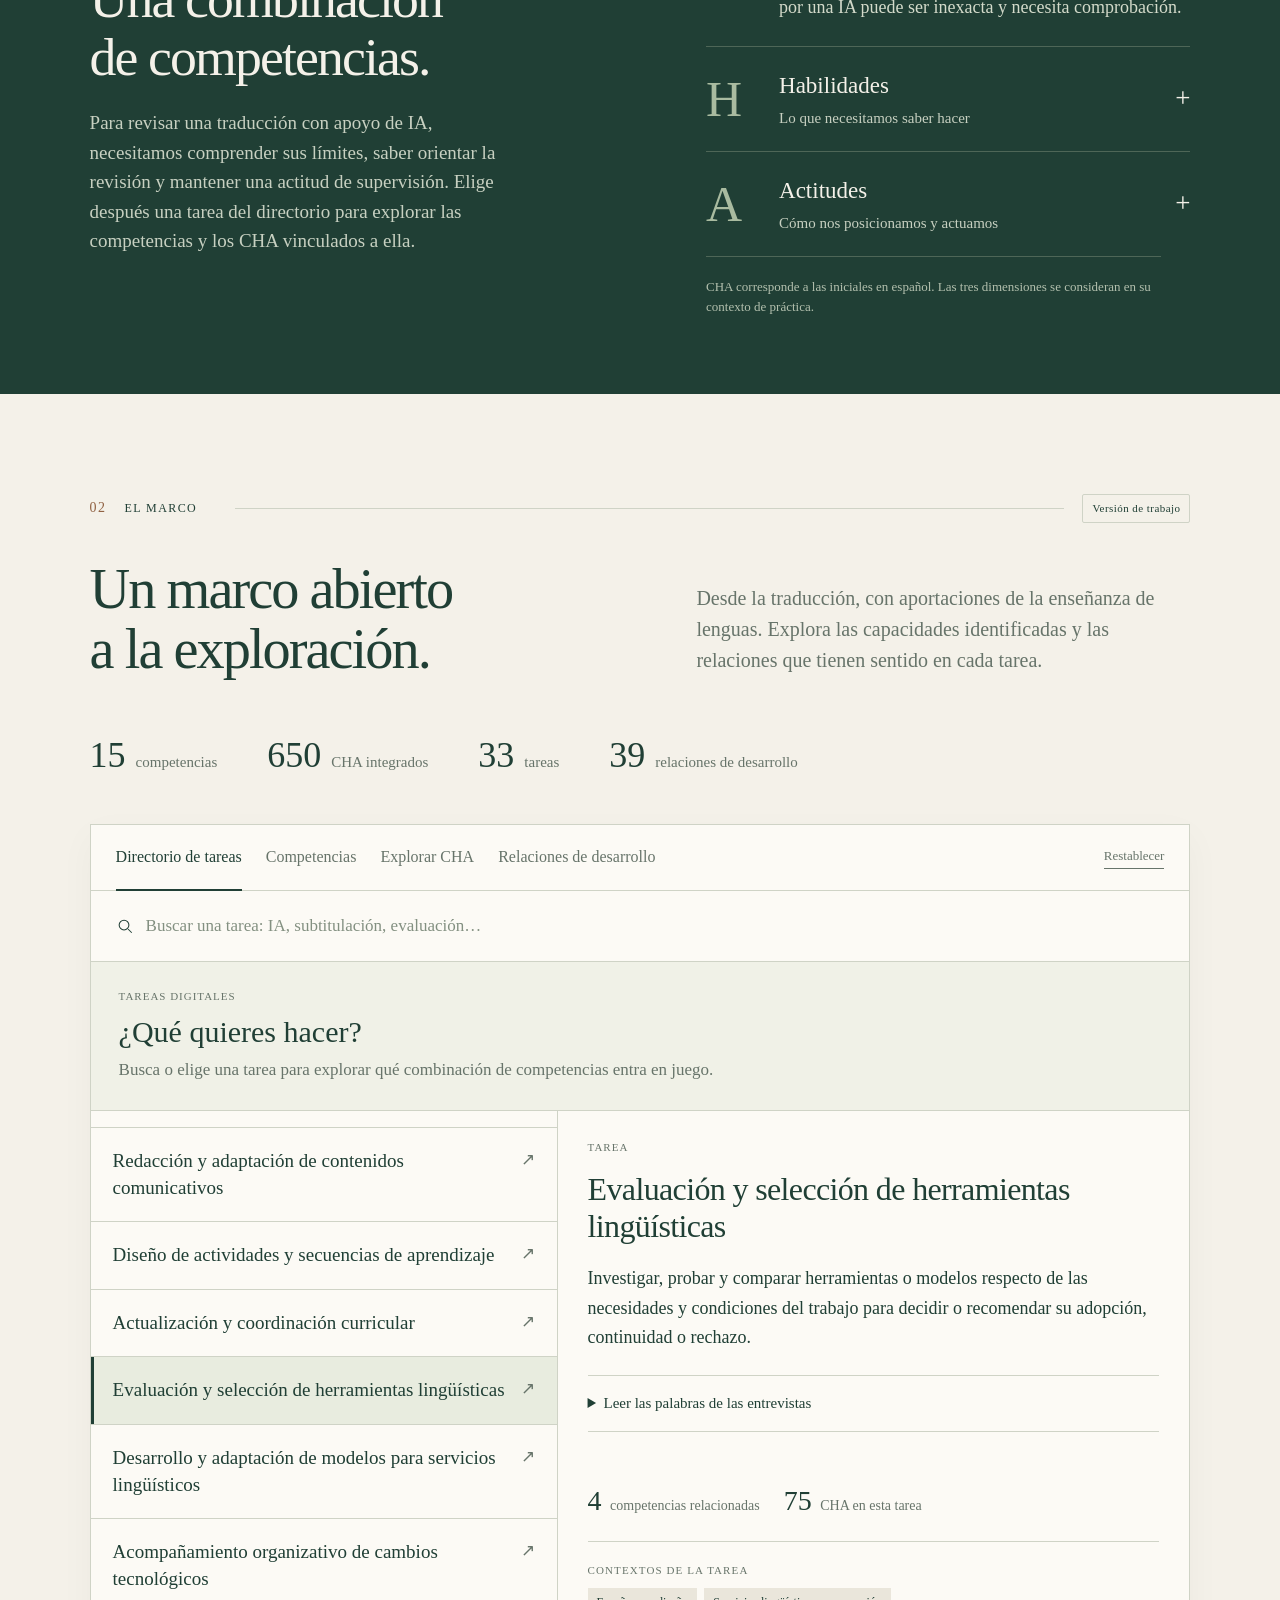
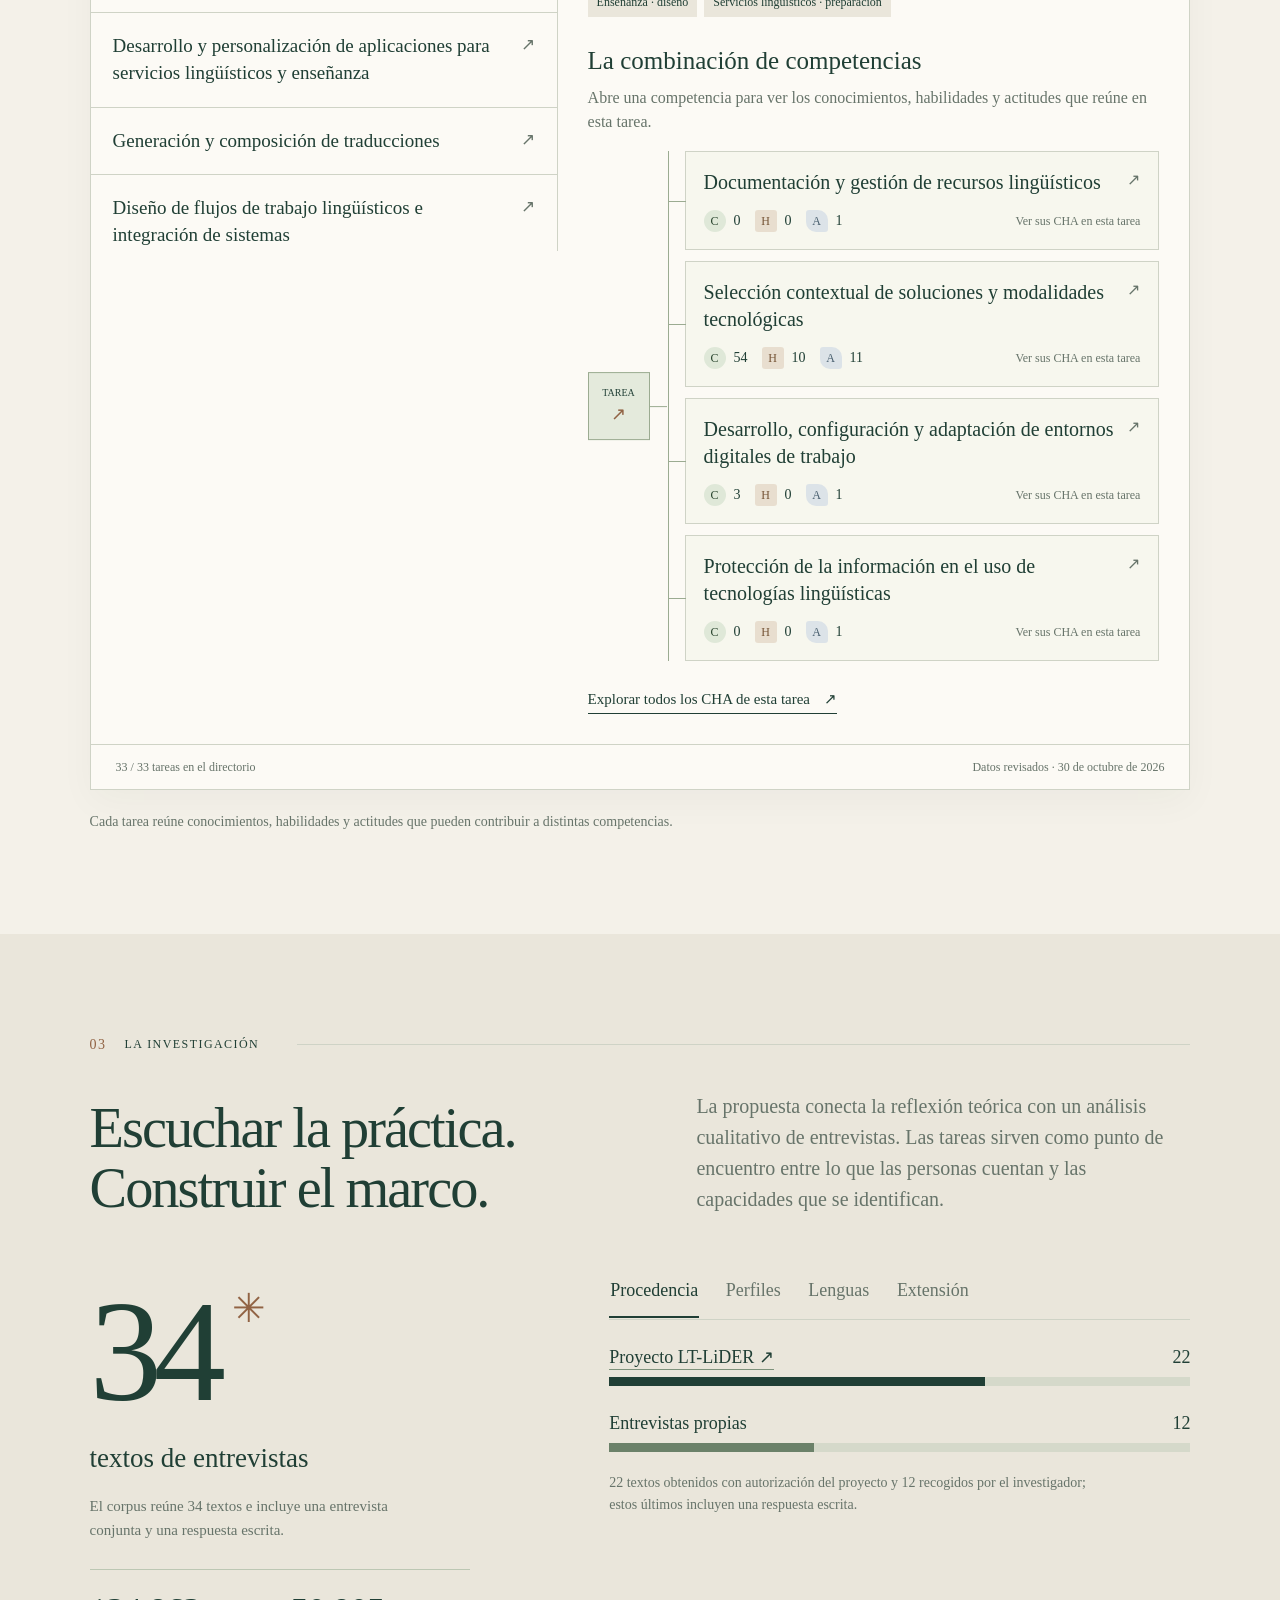
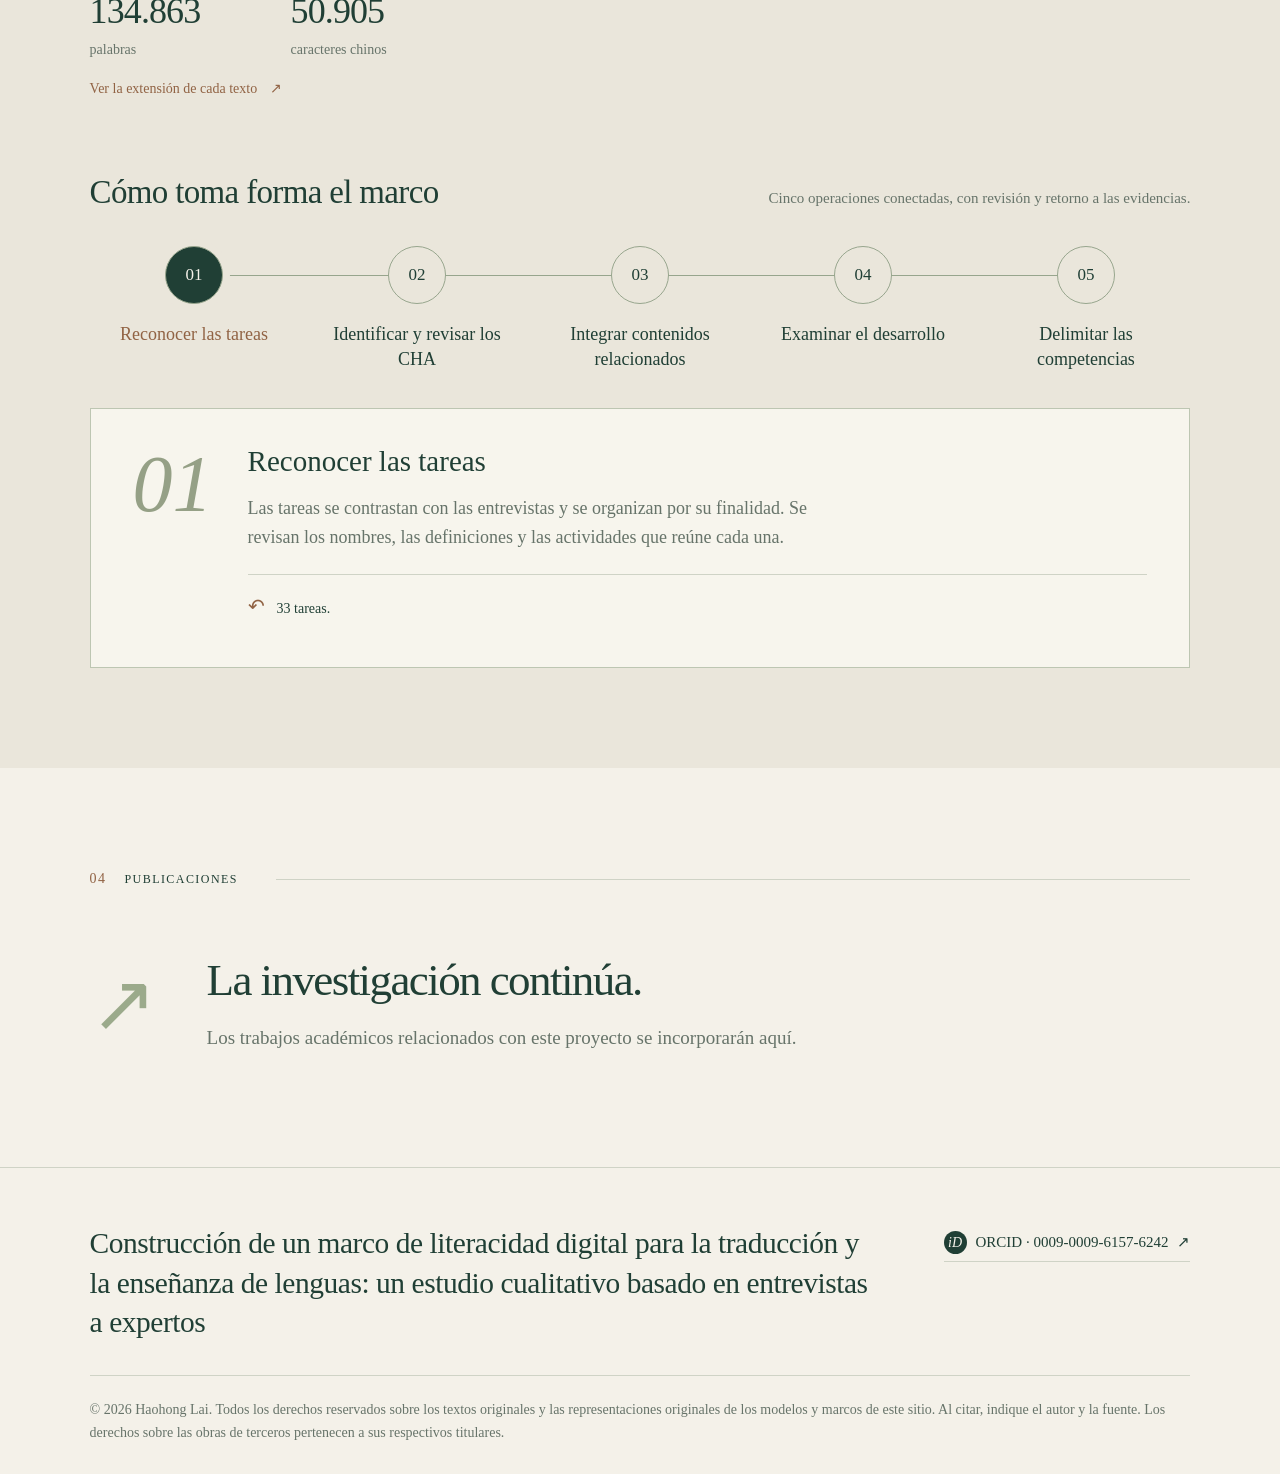
==== commit 6fa8cf2e: "Revise task granularity and show original interview evidence" ====
--- a/literacidad-digital/index.html
+++ b/literacidad-digital/index.html
@@ -1,85 +1,85 @@
-<!doctype html>
-<html lang="es">
-<head>
-  <meta charset="utf-8">
-  <meta name="viewport" content="width=device-width,initial-scale=1">
-  <meta name="theme-color" content="#f4f1e9">
-  <meta name="description" content="Construcción de un marco de literacidad digital para la traducción y la enseñanza de lenguas: un estudio cualitativo basado en entrevistas a expertos. Haohong Lai.">
-  <title>Construcción de un marco de literacidad digital para la traducción y la enseñanza de lenguas: un estudio cualitativo basado en entrevistas a expertos · Haohong Lai</title>
-  <link rel="icon" href="favicon.svg" type="image/svg+xml">
-  <link rel="stylesheet" href="styles.css">
-  <link rel="stylesheet" href="concept-book.css">
-  <link rel="stylesheet" href="concept-models.css">
-  <link rel="stylesheet" href="research-interaction.css">
-  <link rel="stylesheet" href="corpus-volume.css">
-  <script src="content.js?v=20261026-648" defer></script>
-  <script src="task-content.js" defer></script>
-  <script src="data.js?v=20261026-648" defer></script>
-  <script src="concept-story.js" defer></script>
-  <script src="concept-models.js" defer></script>
-  <script src="concept-book.js" defer></script>
-  <script src="corpus-volume-data.js" defer></script>
-  <script src="corpus-volume.js" defer></script>
-  <script src="app.js" defer></script>
-</head>
-<body>
-  <a class="skip-link" href="#concepts" data-i18n="skip">Saltar al contenido</a>
-  <header class="site-header">
-    <a class="brand" href="#home" aria-label="Literacidad digital"><span class="brand-mark" aria-hidden="true">l<span>d</span></span><span class="brand-name" data-i18n="brand">Literacidad digital</span></a>
-    <nav class="main-nav" aria-label="Principal"><a href="#concepts" data-i18n="navConcepts">Conceptos</a><a href="#framework" data-i18n="navFramework">El marco</a><a href="#research" data-i18n="navResearch">La investigación</a><a href="#publications" data-i18n="navPublications">Publicaciones</a></nav>
-    <div class="language-switch" role="group" aria-label="Language"><button data-lang="es" aria-pressed="true">ES</button><button data-lang="en" aria-pressed="false">EN</button><button data-lang="zh" aria-pressed="false">中文</button></div>
-  </header>
-  <main>
-    <section id="home" class="hero">
-      <div class="hero-topline"><span data-i18n="heroEyebrow">UNA EXPLORACIÓN SOBRE LA LITERACIDAD DIGITAL</span><span class="tiny-star" aria-hidden="true">✳</span></div>
-      <div class="hero-questions">
-        <h1 class="hero-question question-one"><span class="question-index" aria-hidden="true">01</span><span data-i18n="question1">¿Qué significa tener<br>literacidad digital?</span></h1>
-        <p class="hero-question question-two"><span class="question-index" aria-hidden="true">02</span><span data-i18n="question2">¿Es la literacidad digital<br>la forma digital de la literacidad?</span></p>
-        <p class="hero-question question-three"><span class="question-index" aria-hidden="true">03</span><span data-i18n="question3">¿Qué es, entonces, la literacidad?</span></p>
-      </div>
-      <div class="hero-bottom"><a class="button primary" href="#concepts"><span data-i18n="exploreConcept">Explorar el concepto</span><span aria-hidden="true">↗</span></a><span class="hero-author"><span data-i18n="authorName">Haohong Lai</span> <span class="dot">·</span> <span data-i18n="doctoralResearch">Investigación doctoral</span></span><a href="#concepts" class="scroll-cue" aria-label="Scroll"><span aria-hidden="true">↓</span></a></div>
-      <div class="hero-line" aria-hidden="true"></div>
-    </section>
-
-    <section id="concepts" class="section concepts-section">
-      <div class="section-label"><span>01</span><span data-i18n="conceptLabel">LOS CONCEPTOS</span><span class="rule"></span></div>
-      <div id="concept-story"></div>
-    </section>
-
-    <section class="bridge-section" aria-labelledby="bridge-title">
-      <div class="bridge-copy"><span class="eyebrow" data-i18n="bridgeEyebrow">DE LOS CONCEPTOS A LA PRÁCTICA</span><h2 id="bridge-title" data-i18n="bridgeTitle">Una tarea.<br>Distintas formas<br>de estar preparado.</h2><p data-i18n="bridgeText">Al traducir, enseñar o trabajar con tecnologías del lenguaje, ponemos en juego conocimientos, habilidades y actitudes. El marco permite explorar cómo se relacionan con tareas concretas.</p></div>
-      <div class="cha-primer" role="group" aria-label="CHA"><button class="primer-row active" data-primer="C"><span class="primer-letter">C</span><span><strong data-i18n="knowledge">Conocimientos</strong><small data-i18n="knowledgePrompt">Lo que necesitamos comprender</small></span><span class="primer-plus" aria-hidden="true">−</span></button><p class="primer-explanation" id="primer-explanation"></p><button class="primer-row" data-primer="H"><span class="primer-letter">H</span><span><strong data-i18n="skills">Habilidades</strong><small data-i18n="skillsPrompt">Lo que necesitamos saber hacer</small></span><span class="primer-plus" aria-hidden="true">+</span></button><button class="primer-row" data-primer="A"><span class="primer-letter">A</span><span><strong data-i18n="attitudes">Actitudes</strong><small data-i18n="attitudesPrompt">Cómo nos posicionamos y actuamos</small></span><span class="primer-plus" aria-hidden="true">+</span></button><p class="primer-note" data-i18n="chaNote">CHA corresponde a las iniciales en español. Las tres dimensiones se consideran en su contexto de práctica.</p></div>
-    </section>
-
-    <section id="framework" class="section framework-section">
-      <div class="section-label"><span>02</span><span data-i18n="frameworkLabel">EL MARCO</span><span class="rule"></span><span class="version-tag" data-i18n="workingVersion">Versión de trabajo</span></div>
-      <div class="section-intro"><h2 data-i18n="frameworkTitle">Un marco abierto<br>a la exploración.</h2><p data-i18n="frameworkIntro">Desde la traducción, con aportaciones de la enseñanza de lenguas. Explora las capacidades identificadas y las relaciones que tienen sentido en cada tarea.</p></div>
-      <div class="framework-numbers"><div><strong>15</strong><span data-i18n="competencies">competencias</span></div><div><strong>648</strong><span data-i18n="integratedCHA">CHA integrados</span></div><div><strong>44</strong><span data-i18n="tasks">tareas</span></div><div><strong>40</strong><span data-i18n="developmentRelations">relaciones de desarrollo</span></div></div>
-      <div class="explorer">
-        <div class="explorer-toolbar"><div class="framework-tabs tabs" role="tablist" aria-label="Framework views"><button role="tab" aria-selected="true" data-view="tasks" data-i18n="viewTasks">Directorio de tareas</button><button role="tab" aria-selected="false" data-view="competencies" data-i18n="viewCompetencies">Competencias</button><button role="tab" aria-selected="false" data-view="cha" data-i18n="viewCHA">Explorar CHA</button><button role="tab" aria-selected="false" data-view="development" data-i18n="viewDevelopment">Relaciones de desarrollo</button></div><button class="text-button reset-button" data-action="reset" data-i18n="reset">Restablecer</button></div>
-        <div class="explorer-filters"><label class="search-control"><svg viewBox="0 0 24 24" aria-hidden="true"><circle cx="10.7" cy="10.7" r="6.5"></circle><path d="m16 16 5 5"></path></svg><input type="search" id="framework-search" autocomplete="off" data-placeholder="searchPlaceholder" aria-label="Search"></label><label class="task-control"><span data-i18n="filterTask">Tarea</span><select id="task-filter" aria-label="Task"></select></label></div>
-        <div id="explorer-content" class="explorer-content"></div>
-        <div class="explorer-bottom"><span id="result-count" role="status" aria-live="polite"></span><span data-i18n="dataDate">Datos revisados · 26 de octubre de 2026</span></div>
-      </div>
-      <p class="section-footnote" data-i18n="frameworkCaution">Este marco recoge el estado actual del análisis. Las competencias pueden compartir CHA; las relaciones de desarrollo se interpretan dentro de tareas y etapas concretas.</p>
-    </section>
-
-    <section id="research" class="section research-section">
-      <div class="section-label"><span>03</span><span data-i18n="researchLabel">LA INVESTIGACIÓN</span><span class="rule"></span></div>
-      <div class="section-intro"><h2 data-i18n="researchTitle">Escuchar la práctica.<br>Construir el marco.</h2><p data-i18n="researchIntro">La propuesta conecta la reflexión teórica con un análisis cualitativo de entrevistas. Las tareas sirven como punto de encuentro entre lo que las personas cuentan y las capacidades que se identifican.</p></div>
-      <div class="research-data"><div class="sample-total"><strong>34<span class="small-star" aria-hidden="true">✳</span></strong><h3 data-i18n="interviewTexts">textos de entrevistas</h3><p data-i18n="sampleNote">El corpus incluye una entrevista conjunta y una respuesta escrita. El número indica textos, no participantes.</p><div id="corpus-volume-summary"></div></div><div class="sample-chart"><div class="tabs sample-tabs" role="tablist" aria-label="Sample"><button role="tab" aria-selected="true" data-chart="origin" data-i18n="chartOrigin">Procedencia</button><button role="tab" aria-selected="false" data-chart="profiles" data-i18n="chartProfiles">Perfiles</button><button role="tab" aria-selected="false" data-chart="languages" data-i18n="chartLanguages">Lenguas</button><button role="tab" aria-selected="false" data-chart="volume" data-i18n="chartVolume">Extensión</button></div><div id="sample-chart-content"></div></div></div>
-      <div class="method-heading"><h3 data-i18n="methodTitle">Cómo toma forma el marco</h3><p data-i18n="methodHint">Cinco operaciones conectadas, con revisión y retorno a las evidencias.</p></div>
-      <div class="method-layout"><div class="method-steps" id="method-steps" role="tablist" aria-label="Analysis process"></div><div class="method-panel" id="method-panel" role="tabpanel"></div></div>
-    </section>
-
-    <section id="publications" class="section publications-section"><div class="section-label"><span>04</span><span data-i18n="publicationsLabel">PUBLICACIONES</span><span class="rule"></span></div><div class="publication-empty"><span class="publication-symbol" aria-hidden="true">↗</span><div><h2 data-i18n="publicationsTitle">La investigación continúa.</h2><p data-i18n="publicationsText">Los trabajos académicos relacionados con este proyecto se incorporarán aquí.</p></div></div></section>
-  </main>
-  <footer class="site-footer">
-    <h2 class="footer-thesis" data-i18n="thesisTitle">Construcción de un marco de literacidad digital para la traducción y la enseñanza de lenguas: un estudio cualitativo basado en entrevistas a expertos</h2>
-    <a class="footer-orcid" href="https://orcid.org/0009-0009-6157-6242" target="_blank" rel="noopener noreferrer" aria-label="ORCID: 0009-0009-6157-6242"><span class="footer-orcid-mark" aria-hidden="true">iD</span><span>ORCID · 0009-0009-6157-6242</span><span aria-hidden="true">↗</span></a>
-    <p class="footer-rights" data-i18n="rightsNotice">© 2026 Haohong Lai. Todos los derechos reservados sobre los textos originales y las representaciones originales de los modelos y marcos de este sitio. Al citar, indique el autor y la fuente. Los derechos sobre las obras de terceros pertenecen a sus respectivos titulares.</p>
-  </footer>
-  <dialog id="detail-dialog" class="detail-dialog" aria-labelledby="dialog-title"><div class="dialog-heading"><span id="dialog-eyebrow"></span><button id="close-dialog" class="close-button" aria-label="Close">×</button></div><div id="dialog-body"></div></dialog>
-  <noscript><p class="noscript-message">Activa JavaScript para explorar el marco y cambiar el idioma. / Enable JavaScript to explore the framework. / 请启用 JavaScript 以浏览框架。</p></noscript>
-</body>
-</html>
+<!doctype html>
+<html lang="es">
+<head>
+  <meta charset="utf-8">
+  <meta name="viewport" content="width=device-width,initial-scale=1">
+  <meta name="theme-color" content="#f4f1e9">
+  <meta name="description" content="Construcción de un marco de literacidad digital para la traducción y la enseñanza de lenguas: un estudio cualitativo basado en entrevistas a expertos. Haohong Lai.">
+  <title>Construcción de un marco de literacidad digital para la traducción y la enseñanza de lenguas: un estudio cualitativo basado en entrevistas a expertos · Haohong Lai</title>
+  <link rel="icon" href="favicon.svg" type="image/svg+xml">
+  <link rel="stylesheet" href="styles.css?v=20261030">
+  <link rel="stylesheet" href="concept-book.css?v=20261030">
+  <link rel="stylesheet" href="concept-models.css?v=20261030">
+  <link rel="stylesheet" href="research-interaction.css?v=20261030">
+  <link rel="stylesheet" href="corpus-volume.css?v=20261030">
+  <script src="content.js?v=20261030" defer></script>
+  <script src="task-content.js?v=20261030" defer></script>
+  <script src="data.js?v=20261030" defer></script>
+  <script src="concept-story.js?v=20261030" defer></script>
+  <script src="concept-models.js?v=20261030" defer></script>
+  <script src="concept-book.js?v=20261030" defer></script>
+  <script src="corpus-volume-data.js?v=20261030" defer></script>
+  <script src="corpus-volume.js?v=20261030" defer></script>
+  <script src="app.js?v=20261030" defer></script>
+</head>
+<body>
+  <a class="skip-link" href="#concepts" data-i18n="skip">Saltar al contenido</a>
+  <header class="site-header">
+    <a class="brand" href="#home" aria-label="Literacidad digital"><span class="brand-mark" aria-hidden="true">l<span>d</span></span><span class="brand-name" data-i18n="brand">Literacidad digital</span></a>
+    <nav class="main-nav" aria-label="Principal"><a href="#concepts" data-i18n="navConcepts">Conceptos</a><a href="#framework" data-i18n="navFramework">El marco</a><a href="#research" data-i18n="navResearch">La investigación</a><a href="#publications" data-i18n="navPublications">Publicaciones</a></nav>
+    <div class="language-switch" role="group" aria-label="Language"><button data-lang="es" aria-pressed="true">ES</button><button data-lang="en" aria-pressed="false">EN</button><button data-lang="zh" aria-pressed="false">中文</button></div>
+  </header>
+  <main>
+    <section id="home" class="hero">
+      <div class="hero-topline"><span data-i18n="heroEyebrow">UNA EXPLORACIÓN SOBRE LA LITERACIDAD DIGITAL</span><span class="tiny-star" aria-hidden="true">✳</span></div>
+      <div class="hero-questions">
+        <h1 class="hero-question question-one"><span class="question-index" aria-hidden="true">01</span><span data-i18n="question1">¿Qué significa tener<br>literacidad digital?</span></h1>
+        <p class="hero-question question-two"><span class="question-index" aria-hidden="true">02</span><span data-i18n="question2">¿Es la literacidad digital<br>la forma digital de la literacidad?</span></p>
+        <p class="hero-question question-three"><span class="question-index" aria-hidden="true">03</span><span data-i18n="question3">¿Qué es, entonces, la literacidad?</span></p>
+      </div>
+      <div class="hero-bottom"><a class="button primary" href="#concepts"><span data-i18n="exploreConcept">Explorar el concepto</span><span aria-hidden="true">↗</span></a><span class="hero-author"><span data-i18n="authorName">Haohong Lai</span> <span class="dot">·</span> <span data-i18n="doctoralResearch">Investigación doctoral</span></span><a href="#concepts" class="scroll-cue" aria-label="Scroll"><span aria-hidden="true">↓</span></a></div>
+      <div class="hero-line" aria-hidden="true"></div>
+    </section>
+
+    <section id="concepts" class="section concepts-section">
+      <div class="section-label"><span>01</span><span data-i18n="conceptLabel">LOS CONCEPTOS</span><span class="rule"></span></div>
+      <div id="concept-story"></div>
+    </section>
+
+    <section class="bridge-section" aria-labelledby="bridge-title">
+      <div class="bridge-copy"><span class="eyebrow" data-i18n="bridgeEyebrow">DE LOS CONCEPTOS A LA PRÁCTICA</span><h2 id="bridge-title" data-i18n="bridgeTitle">Una tarea.<br>Una combinación<br>de competencias.</h2><p data-i18n="bridgeText">Para revisar una traducción con apoyo de IA, necesitamos comprender sus límites, saber orientar la revisión y mantener una actitud de supervisión. Elige después una tarea del directorio para explorar las competencias y los CHA vinculados a ella.</p></div>
+      <div class="cha-primer" role="group" aria-label="CHA"><button class="primer-row active" data-primer="C"><span class="primer-letter">C</span><span><strong data-i18n="knowledge">Conocimientos</strong><small data-i18n="knowledgePrompt">Lo que necesitamos comprender</small></span><span class="primer-plus" aria-hidden="true">−</span></button><p class="primer-explanation" id="primer-explanation"></p><button class="primer-row" data-primer="H"><span class="primer-letter">H</span><span><strong data-i18n="skills">Habilidades</strong><small data-i18n="skillsPrompt">Lo que necesitamos saber hacer</small></span><span class="primer-plus" aria-hidden="true">+</span></button><button class="primer-row" data-primer="A"><span class="primer-letter">A</span><span><strong data-i18n="attitudes">Actitudes</strong><small data-i18n="attitudesPrompt">Cómo nos posicionamos y actuamos</small></span><span class="primer-plus" aria-hidden="true">+</span></button><p class="primer-note" data-i18n="chaNote">CHA corresponde a las iniciales en español. Las tres dimensiones se consideran en su contexto de práctica.</p></div>
+    </section>
+
+    <section id="framework" class="section framework-section">
+      <div class="section-label"><span>02</span><span data-i18n="frameworkLabel">EL MARCO</span><span class="rule"></span><span class="version-tag" data-i18n="workingVersion">Versión de trabajo</span></div>
+      <div class="section-intro"><h2 data-i18n="frameworkTitle">Un marco abierto<br>a la exploración.</h2><p data-i18n="frameworkIntro">Desde la traducción, con aportaciones de la enseñanza de lenguas. Explora las capacidades identificadas y las relaciones que tienen sentido en cada tarea.</p></div>
+      <div class="framework-numbers"><div><strong>15</strong><span data-i18n="competencies">competencias</span></div><div><strong>650</strong><span data-i18n="integratedCHA">CHA integrados</span></div><div><strong>33</strong><span data-i18n="tasks">tareas</span></div><div><strong>39</strong><span data-i18n="developmentRelations">relaciones de desarrollo</span></div></div>
+      <div class="explorer">
+        <div class="explorer-toolbar"><div class="framework-tabs tabs" role="tablist" aria-label="Framework views"><button role="tab" aria-selected="true" data-view="tasks" data-i18n="viewTasks">Directorio de tareas</button><button role="tab" aria-selected="false" data-view="competencies" data-i18n="viewCompetencies">Competencias</button><button role="tab" aria-selected="false" data-view="cha" data-i18n="viewCHA">Explorar CHA</button><button role="tab" aria-selected="false" data-view="development" data-i18n="viewDevelopment">Relaciones de desarrollo</button></div><button class="text-button reset-button" data-action="reset" data-i18n="reset">Restablecer</button></div>
+        <div class="explorer-filters"><label class="search-control"><svg viewBox="0 0 24 24" aria-hidden="true"><circle cx="10.7" cy="10.7" r="6.5"></circle><path d="m16 16 5 5"></path></svg><input type="search" id="framework-search" autocomplete="off" data-placeholder="searchPlaceholder" aria-label="Search"></label><label class="task-control"><span data-i18n="filterTask">Tarea</span><select id="task-filter" aria-label="Task"></select></label></div>
+        <div id="explorer-content" class="explorer-content"></div>
+        <div class="explorer-bottom"><span id="result-count" role="status" aria-live="polite"></span><span data-i18n="dataDate">Datos revisados · 30 de octubre de 2026</span></div>
+      </div>
+      <p class="section-footnote" data-i18n="frameworkCaution">Cada tarea reúne conocimientos, habilidades y actitudes que pueden contribuir a distintas competencias.</p>
+    </section>
+
+    <section id="research" class="section research-section">
+      <div class="section-label"><span>03</span><span data-i18n="researchLabel">LA INVESTIGACIÓN</span><span class="rule"></span></div>
+      <div class="section-intro"><h2 data-i18n="researchTitle">Escuchar la práctica.<br>Construir el marco.</h2><p data-i18n="researchIntro">La propuesta conecta la reflexión teórica con un análisis cualitativo de entrevistas. Las tareas sirven como punto de encuentro entre lo que las personas cuentan y las capacidades que se identifican.</p></div>
+      <div class="research-data"><div class="sample-total"><strong>34<span class="small-star" aria-hidden="true">✳</span></strong><h3 data-i18n="interviewTexts">textos de entrevistas</h3><p data-i18n="sampleNote">El corpus reúne 34 textos e incluye una entrevista conjunta y una respuesta escrita.</p><div id="corpus-volume-summary"></div></div><div class="sample-chart"><div class="tabs sample-tabs" role="tablist" aria-label="Sample"><button role="tab" aria-selected="true" data-chart="origin" data-i18n="chartOrigin">Procedencia</button><button role="tab" aria-selected="false" data-chart="profiles" data-i18n="chartProfiles">Perfiles</button><button role="tab" aria-selected="false" data-chart="languages" data-i18n="chartLanguages">Lenguas</button><button role="tab" aria-selected="false" data-chart="volume" data-i18n="chartVolume">Extensión</button></div><div id="sample-chart-content"></div></div></div>
+      <div class="method-heading"><h3 data-i18n="methodTitle">Cómo toma forma el marco</h3><p data-i18n="methodHint">Cinco operaciones conectadas, con revisión y retorno a las evidencias.</p></div>
+      <div class="method-layout"><div class="method-steps" id="method-steps" role="tablist" aria-label="Analysis process"></div><div class="method-panel" id="method-panel" role="tabpanel"></div></div>
+    </section>
+
+    <section id="publications" class="section publications-section"><div class="section-label"><span>04</span><span data-i18n="publicationsLabel">PUBLICACIONES</span><span class="rule"></span></div><div class="publication-empty"><span class="publication-symbol" aria-hidden="true">↗</span><div><h2 data-i18n="publicationsTitle">La investigación continúa.</h2><p data-i18n="publicationsText">Los trabajos académicos relacionados con este proyecto se incorporarán aquí.</p></div></div></section>
+  </main>
+  <footer class="site-footer">
+    <h2 class="footer-thesis" data-i18n="thesisTitle">Construcción de un marco de literacidad digital para la traducción y la enseñanza de lenguas: un estudio cualitativo basado en entrevistas a expertos</h2>
+    <a class="footer-orcid" href="https://orcid.org/0009-0009-6157-6242" target="_blank" rel="noopener noreferrer" aria-label="ORCID: 0009-0009-6157-6242"><span class="footer-orcid-mark" aria-hidden="true">iD</span><span>ORCID · 0009-0009-6157-6242</span><span aria-hidden="true">↗</span></a>
+    <p class="footer-rights" data-i18n="rightsNotice">© 2026 Haohong Lai. Todos los derechos reservados sobre los textos originales y las representaciones originales de los modelos y marcos de este sitio. Al citar, indique el autor y la fuente. Los derechos sobre las obras de terceros pertenecen a sus respectivos titulares.</p>
+  </footer>
+  <dialog id="detail-dialog" class="detail-dialog" aria-labelledby="dialog-title"><div class="dialog-heading"><span id="dialog-eyebrow"></span><button id="close-dialog" class="close-button" aria-label="Close">×</button></div><div id="dialog-body"></div></dialog>
+  <noscript><p class="noscript-message">Activa JavaScript para explorar el marco y cambiar el idioma. / Enable JavaScript to explore the framework. / 请启用 JavaScript 以浏览框架。</p></noscript>
+</body>
+</html>
--- a/literacidad-digital/styles.css
+++ b/literacidad-digital/styles.css
@@ -1,46 +1,71 @@
-:root{--paper:#f4f1e9;--paper-deep:#eae6db;--white:#fcfaf5;--ink:#203f35;--muted:#67746a;--line:#cfd3c6;--accent:#916344;--green:#2c5445;--sage:#c4d0bc;--font:'Times New Roman',Times,'Songti SC','SimSun','Noto Serif CJK SC',serif;--wide:1240px}
-*{box-sizing:border-box}html{scroll-behavior:smooth;scroll-padding-top:90px}body{margin:0;background:var(--paper);color:var(--ink);font-family:var(--font);font-size:19px;line-height:1.55;-webkit-font-smoothing:antialiased}body:has(dialog[open]){overflow:hidden}html[lang=zh] body{font-size:17px;line-height:1.8}a{color:inherit;text-decoration:none}button,input,select{font:inherit;color:inherit}button,a,input,select{-webkit-tap-highlight-color:transparent}button{cursor:pointer}button{border:0;background:none}button:disabled{cursor:default;opacity:.45}button:focus-visible,a:focus-visible,input:focus-visible,select:focus-visible{outline:2px solid var(--accent);outline-offset:5px}button,a{touch-action:manipulation}svg{display:block}h1,h2,h3,h4,p{margin:0}h1,h2,h3,h4{font-weight:400}h2{font-size:clamp(38px,4.4vw,62px);line-height:1.08;letter-spacing:-.035em}p{max-width:70ch}::selection{background:#c6d3bd;color:#17392e}.skip-link{position:fixed;left:16px;top:-100px;padding:10px 20px;background:var(--ink);color:var(--paper);z-index:100}.skip-link:focus{top:10px}
-.site-header{height:88px;display:flex;align-items:center;justify-content:space-between;gap:30px;padding:0 clamp(24px,5vw,80px);position:sticky;top:0;background:rgba(244,241,233,.95);backdrop-filter:blur(15px);border-bottom:1px solid rgba(32,63,53,.12);z-index:30}.brand{display:flex;align-items:center;gap:15px;white-space:nowrap}.brand-mark{display:block;font-size:42px;letter-spacing:-8px;line-height:1;padding-right:8px;position:relative;font-style:italic}.brand-mark span{display:inline-block;transform:translateY(5px)}.brand-name{font-size:19px}.main-nav{display:flex;gap:30px;font-size:16px}.main-nav a{position:relative;padding:8px 0}.main-nav a::after{position:absolute;content:'';height:1px;bottom:3px;left:0;width:0;background:var(--ink);transition:width .25s}.main-nav a:hover::after,.main-nav a.current::after{width:100%}.language-switch{display:flex;gap:3px;border:1px solid var(--line);padding:4px;border-radius:30px;font-size:13px;flex-shrink:0}.language-switch button{border-radius:22px;padding:6px 9px;line-height:1.2}.language-switch button[aria-pressed=true]{background:var(--ink);color:var(--paper)}
-.hero{max-width:1440px;margin:auto;padding:39px clamp(24px,7vw,104px) 0;position:relative;min-height:calc(100svh - 88px);display:flex;flex-direction:column}.hero-topline{display:flex;justify-content:space-between;align-items:center;font-size:11px;letter-spacing:.16em;gap:20px}.tiny-star{font-size:32px;line-height:1}.hero-questions{padding:42px 0 20px;flex:1}.hero-question{position:relative;display:flex;gap:36px;letter-spacing:-.04em;line-height:1.05;max-width:1200px}.question-index{font-size:13px;letter-spacing:.04em;line-height:1.2;flex-shrink:0;padding-top:12px;color:var(--accent);font-style:normal}.question-one{font-size:clamp(48px,5.9vw,86px)}.question-two{font-size:clamp(32px,3.9vw,57px);margin-top:26px;margin-left:11%;color:#60705f}.question-three{font-size:clamp(34px,4.2vw,61px);margin-top:30px;margin-left:22%;font-style:italic}.hero-bottom{display:flex;align-items:center;gap:30px;padding:28px 0 35px}.button{display:inline-flex;align-items:center;justify-content:center;gap:42px;min-height:50px;padding:13px 24px;line-height:1.2;font-size:18px;transition:background .25s,transform .25s;border-radius:3px}.button.primary{background:var(--ink);color:var(--paper)}.button.primary:hover{background:#38614e;transform:translateY(-2px)}.button.outline{border:1px solid var(--line)}.button.outline:hover{background:var(--paper-deep)}.hero-author{margin-left:auto;color:var(--muted);font-size:14px}.dot{padding:0 8px}.scroll-cue{width:40px;height:40px;border:1px solid var(--line);border-radius:50%;display:grid;place-items:center;font-size:23px}.hero-line{height:1px;background:var(--line);width:100%}.hero-question{animation:enter .9s both}.question-two{animation-delay:.12s}.question-three{animation-delay:.24s}.hero-bottom{animation:enter .9s .35s both}@keyframes enter{from{opacity:0;transform:translateY(16px)}to{opacity:1;transform:translateY(0)}}
-.section{max-width:1440px;margin:auto;padding:100px clamp(24px,7vw,104px)}.section-label{display:flex;align-items:center;gap:18px;font-size:12px;letter-spacing:.12em;margin-bottom:36px}.section-label>span:first-child{color:var(--accent);font-size:14px}.rule{height:1px;background:var(--line);flex:1;margin-left:20px}.section-intro{display:grid;grid-template-columns:1.05fr 1fr;gap:8%;align-items:end;margin-bottom:45px}.section-intro>p{color:var(--muted);font-size:20px;line-height:1.55;max-width:480px;padding-bottom:4px}.tabs{display:flex;gap:30px;border-bottom:1px solid var(--line);font-size:18px}.tabs button{padding:14px 1px;position:relative;color:var(--muted);white-space:nowrap;line-height:1.3}.tabs button[aria-selected=true]{color:var(--ink)}.tabs button::after{content:'';height:2px;position:absolute;left:0;bottom:-1px;width:100%;background:var(--ink);transform:scaleX(0);transform-origin:left;transition:transform .25s}.tabs button[aria-selected=true]::after{transform:scaleX(1)}.concept-panel{min-height:360px;display:grid;grid-template-columns:1fr 1fr;gap:8%;padding:40px 0 25px;align-items:start}.concept-copy h3{font-size:36px;line-height:1.15;letter-spacing:-.02em;margin-bottom:22px}.concept-copy p{margin-top:16px;color:#57695d}.concept-visual{min-height:300px;position:relative;background:var(--paper-deep);padding:24px 30px}.lens-label{font-size:12px;letter-spacing:.1em;color:var(--muted);margin-bottom:22px}.lens-buttons{display:grid;grid-template-columns:1fr 1fr;border:1px solid #c1c9ba}.lens-buttons button{padding:15px 8px;font-size:17px;transition:background .25s;border-bottom:1px solid #c1c9ba}.lens-buttons button:nth-child(odd){border-right:1px solid #c1c9ba}.lens-buttons button:nth-child(n+3){border-bottom:0}.lens-buttons button.active{background:var(--ink);color:var(--paper)}.lens-description{padding-top:25px;font-size:20px;line-height:1.5;min-height:110px}.visual-word{font-size:43px;font-style:italic;line-height:1.2;margin-bottom:25px}.visual-row{border-top:1px solid #c1c9ba;padding:14px 0;display:flex;gap:20px;font-size:19px}.visual-row>span:first-child{font-size:13px;color:var(--accent);padding-top:3px}.text-button{display:inline-flex;gap:14px;align-items:center;border-bottom:1px solid currentColor;padding:3px 0;font-size:16px;line-height:1.3}.text-button:hover{color:#8b6149}.source-trigger{margin-top:20px;color:var(--muted)}
-.bridge-section{max-width:none;background:var(--ink);color:var(--paper);padding:76px max(7vw,calc((100vw - 1232px)/2));display:grid;grid-template-columns:1fr 1fr;gap:12%;position:relative}.bridge-copy h2{font-size:clamp(39px,4.2vw,60px);margin:22px 0}.bridge-copy p{color:#c7d0c1;max-width:410px;font-size:19px}.eyebrow{font-size:11px;letter-spacing:.13em}.cha-primer{align-self:center}.primer-row{width:100%;display:flex;text-align:left;gap:25px;align-items:center;border-top:1px solid #4e6657;padding:21px 0}.primer-letter{font-size:50px;line-height:1;width:48px;flex-shrink:0;color:#a9bba0}.primer-row strong{display:block;font-size:23px;font-weight:400}.primer-row small{display:block;font-size:15px;color:#c7d0c1;margin-top:3px}.primer-plus{margin-left:auto;font-size:27px}.primer-row.active .primer-letter{color:var(--paper)}.primer-explanation{padding:0 0 25px 73px;color:#d3daca;font-size:18px;animation:enter .3s both}.primer-note{border-top:1px solid #4e6657;padding-top:20px;font-size:13px;color:#b3c0ae}
-.version-tag{font-size:11px;border:1px solid var(--line);padding:5px 9px;border-radius:2px;letter-spacing:.04em;white-space:nowrap}.framework-numbers{display:flex;gap:50px;padding:3px 0 40px}.framework-numbers>div{display:flex;align-items:baseline;gap:10px}.framework-numbers strong{font-size:36px;font-weight:400}.framework-numbers span{font-size:15px;color:var(--muted)}.explorer{border:1px solid var(--line);background:var(--white);box-shadow:0 12px 35px rgba(33,50,35,.035)}.explorer-toolbar{display:flex;align-items:center;justify-content:space-between;padding:0 25px;border-bottom:1px solid var(--line);gap:15px}.framework-tabs{border-bottom:0;gap:30px}.framework-tabs button{padding:22px 0}.reset-button{font-size:13px;color:var(--muted);flex-shrink:0}.explorer-filters{padding:18px 25px;display:flex;gap:24px;border-bottom:1px solid var(--line);align-items:center}.search-control{display:flex;align-items:center;gap:12px;flex:1;min-width:0}.search-control svg{width:18px;height:18px;fill:none;stroke:currentColor;stroke-width:1.4;flex-shrink:0}.search-control input{border:none;background:transparent;font-size:17px;min-width:0;width:100%;outline-offset:4px;padding:4px 0}.search-control input::placeholder{color:#839081}.task-control{display:flex;align-items:center;gap:12px;font-size:13px;max-width:45%}.task-control select{background:var(--paper);border:1px solid var(--line);padding:9px 28px 9px 10px;border-radius:2px;max-width:300px;min-width:100px;width:100%;font-size:15px}.explorer-content{min-height:490px}.competency-layout{display:grid;grid-template-columns:.95fr 1.15fr}.competency-list{height:550px;overflow-y:auto;border-right:1px solid var(--line);scrollbar-width:thin;scrollbar-color:#bbc6b3 transparent}.competency-item{width:100%;display:flex;gap:15px;padding:19px 23px;text-align:left;align-items:start;border-bottom:1px solid var(--line);position:relative;transition:background .2s}.competency-item:hover{background:#f0f1e7}.competency-item.active{background:#e8ecdf}.competency-item.active::before{content:'';position:absolute;left:0;top:0;bottom:0;width:3px;background:var(--ink)}.item-index{font-size:12px;color:var(--muted);line-height:1.5;padding-top:4px;min-width:18px}.item-title{font-size:20px;line-height:1.35}.competency-detail{padding:30px 34px;max-height:550px;overflow-y:auto;scrollbar-width:thin}.detail-kicker{font-size:11px;letter-spacing:.09em;color:var(--muted);margin-bottom:15px;display:flex;align-items:center;gap:12px}.competency-detail h3{font-size:32px;line-height:1.12;margin-bottom:15px;letter-spacing:-.025em}.competency-description{font-size:17px;line-height:1.55;color:var(--muted)}.type-counts{display:flex;gap:20px;border-top:1px solid var(--line);margin-top:25px;padding-top:20px}.type-counts>span{display:flex;gap:8px;align-items:center;font-size:15px}.type-marker{font-style:normal;display:inline-grid;place-items:center;width:25px;height:25px;border-radius:50%;background:#dfe8d8;color:#29452e;font-size:13px;flex-shrink:0}.type-marker.H{background:#e8decf;color:#765537;border-radius:3px}.type-marker.A{background:#dce3e8;color:#465d6d;border-radius:3px 10px}.detail-subtitle{font-size:11px;letter-spacing:.1em;color:var(--muted);margin:24px 0 9px;text-transform:uppercase}.mini-cha{display:flex;gap:12px;text-align:left;width:100%;align-items:start;padding:10px 0;border-bottom:1px solid #e3e5db;font-size:16px;line-height:1.4}.mini-cha:hover{color:#8b6149}.mini-cha .type-marker{width:20px;height:20px;font-size:11px;margin-top:2px}.task-chips{display:flex;flex-wrap:wrap;gap:7px}.task-chip{border:1px solid var(--line);font-size:12px;padding:4px 8px;border-radius:2px;background:transparent;line-height:1.4;text-align:left}.task-chip:hover{background:var(--paper-deep)}.view-all{margin-top:22px;font-size:15px}.explorer-bottom{display:flex;justify-content:space-between;gap:20px;padding:13px 25px;border-top:1px solid var(--line);font-size:12px;color:var(--muted)}.section-footnote{font-size:14px;color:var(--muted);max-width:830px;margin-top:21px;line-height:1.6}.cha-controls{display:flex;align-items:center;gap:8px;padding:18px 25px;border-bottom:1px solid var(--line);flex-wrap:wrap}.type-filter{font-size:14px;border:1px solid var(--line);border-radius:20px;padding:4px 13px}.type-filter.active{background:var(--ink);color:var(--paper);border-color:var(--ink)}.active-cap-filter{display:flex;gap:10px;align-items:center;padding:12px 25px;background:#e8ecdf;font-size:14px}.active-cap-filter span{flex:1}.cha-list{padding:0 25px}.cha-row{display:flex;gap:17px;width:100%;padding:18px 0;border-bottom:1px solid #e0e3d8;text-align:left;align-items:start;transition:color .2s}.cha-row:hover{color:#937052}.cha-row .type-marker{margin-top:3px}.cha-id{color:var(--muted);font-size:12px;min-width:56px;padding-top:5px}.cha-row-title{font-size:19px;line-height:1.4;flex:1}.row-arrow{align-self:center;font-size:20px;color:var(--muted)}.pagination{display:flex;align-items:center;justify-content:center;padding:20px;gap:20px;font-size:14px}.pagination button{padding:8px 14px;border:1px solid var(--line);border-radius:2px}.pagination button:hover:enabled{background:var(--paper-deep)}.empty-state{padding:70px 30px;text-align:center;font-size:21px;color:var(--muted)}.development-layout{display:grid;grid-template-columns:220px 1fr;min-height:490px}.edge-list{max-height:550px;overflow-y:auto;scrollbar-width:thin;border-right:1px solid var(--line)}.edge-button{width:100%;text-align:left;border-bottom:1px solid var(--line);padding:16px 20px;font-size:14px;line-height:1.4}.edge-button small{display:block;color:var(--muted);font-size:11px;margin-bottom:6px}.edge-button.active{background:#e8ecdf;border-left:3px solid var(--ink)}.edge-detail{padding:28px 32px}.edge-context{display:flex;flex-wrap:wrap;gap:8px;font-size:13px;line-height:1.4;margin:16px 0 24px}.edge-context span{padding:5px 9px;background:var(--paper-deep)}.edge-graph{display:flex;align-items:stretch;gap:15px;margin-bottom:24px}.edge-node{border:1px solid var(--line);background:var(--paper);padding:20px;flex:1;min-width:0;text-align:left;font-size:20px;line-height:1.35;transition:background .2s}.edge-node:hover{background:#e3e9d9}.edge-node small{display:block;font-size:12px;margin:10px 0;color:var(--muted)}.edge-arrow{align-self:center;font-size:32px;color:var(--accent)}.edge-dimension{font-size:24px;line-height:1.3;margin-bottom:15px}.edge-note{font-size:15px;color:var(--muted);line-height:1.6;border-top:1px solid var(--line);padding-top:18px}
-.research-section{background:var(--paper-deep);max-width:none;padding-left:max(7vw,calc((100vw - 1232px)/2));padding-right:max(7vw,calc((100vw - 1232px)/2))}.research-data{display:grid;grid-template-columns:.8fr 1.2fr;gap:12%;margin-top:60px}.sample-total>strong{font-size:145px;font-weight:400;line-height:1;letter-spacing:-.06em;display:block}.small-star{font-size:40px;vertical-align:top;margin-left:15px;line-height:1.5;color:var(--accent)}.sample-total h3{font-size:27px;margin:14px 0}.sample-total>p{font-size:15px;line-height:1.6;color:var(--muted);max-width:330px}.sample-tabs{gap:30px}.sample-tabs button{padding-top:0}.bar-row{margin-top:25px}.bar-label{display:flex;justify-content:space-between;gap:15px;font-size:18px;margin-bottom:7px;line-height:1.4}.bar-track{height:9px;background:#d5d9ca}.bar-fill{height:100%;width:var(--bar);background:var(--ink);transition:width .5s ease}.bar-row:nth-child(2) .bar-fill{background:#6b8169}.bar-row:nth-child(3) .bar-fill{background:#9aa98d}.bar-row:nth-child(4) .bar-fill{background:#a78666}.chart-note{font-size:14px;color:var(--muted);margin-top:20px;line-height:1.55}.geo-note{font-size:13px;color:var(--muted);margin-top:40px;border-top:1px solid #c9cebf;padding-top:17px}.method-heading{margin-top:65px;margin-bottom:28px;display:flex;align-items:baseline;gap:30px;justify-content:space-between}.method-heading h3{font-size:33px;letter-spacing:-.02em}.method-heading p{font-size:15px;color:var(--muted);max-width:400px}.method-layout{display:grid;grid-template-columns:1fr 1fr;border:1px solid #bec7b5;background:#f3f1e8}.method-steps{border-right:1px solid #bec7b5}.method-step{display:flex;width:100%;align-items:center;gap:20px;padding:20px 25px;border-bottom:1px solid #ccd2c3;text-align:left;font-size:19px;line-height:1.3}.method-step:last-child{border-bottom:0}.method-step>span:first-child{font-size:13px;color:var(--muted)}.method-step>span:last-child{margin-left:auto}.method-step[aria-selected=true]{background:var(--ink);color:var(--paper)}.method-step[aria-selected=true]>span:first-child{color:#c9d4bf}.method-panel{padding:32px 35px;align-self:center}.method-number{font-size:65px;line-height:1;font-style:italic;color:#7c8b70}.method-panel h4{font-size:29px;line-height:1.2;margin:18px 0 15px}.method-panel p{font-size:18px;color:var(--muted);line-height:1.6}.method-fact{margin-top:25px;padding-top:16px;border-top:1px solid var(--line);font-size:14px}.publication-empty{display:flex;gap:50px;align-items:center;padding:30px 0 15px}.publication-symbol{font-size:80px;color:#9baa8b;line-height:1}.publication-empty h2{font-size:45px;margin-bottom:18px}.publication-empty p{font-size:19px;color:var(--muted)}
-.site-footer{border-top:1px solid var(--line);padding:56px clamp(24px,7vw,104px) 30px;max-width:1440px;margin:auto;display:grid;grid-template-columns:minmax(0,1fr) auto;column-gap:64px;row-gap:32px;align-items:start}.footer-thesis{font-size:clamp(24px,2.3vw,32px);font-weight:400;line-height:1.35;letter-spacing:-.015em;margin:0;max-width:920px;text-wrap:pretty}.footer-orcid{display:inline-flex;align-items:center;gap:9px;margin-top:7px;padding-bottom:7px;border-bottom:1px solid var(--line);font-size:15px;white-space:nowrap}.footer-orcid:hover{border-color:var(--ink)}.footer-orcid:focus-visible{outline:2px solid var(--ink);outline-offset:6px}.footer-orcid-mark{display:inline-grid;place-items:center;width:23px;height:23px;border-radius:50%;background:var(--ink);color:var(--paper);font-size:14px;font-style:italic;line-height:1}.footer-rights{grid-column:1/-1;border-top:1px solid var(--line);padding-top:22px;margin:0;color:var(--muted);font-size:14px;line-height:1.65;max-width:100%}html[lang=zh] .footer-thesis{font-size:clamp(22px,2.1vw,29px);line-height:1.65;letter-spacing:.015em}html[lang=zh] .footer-rights{font-size:13px}
+:root{--paper:#f4f1e9;--paper-deep:#eae6db;--white:#fcfaf5;--ink:#203f35;--muted:#67746a;--line:#cfd3c6;--accent:#916344;--green:#2c5445;--sage:#c4d0bc;--font:'Times New Roman',Times,'Songti SC','SimSun','Noto Serif CJK SC',serif;--wide:1240px}
+*{box-sizing:border-box}html{scroll-behavior:smooth;scroll-padding-top:90px}body{margin:0;background:var(--paper);color:var(--ink);font-family:var(--font);font-size:19px;line-height:1.55;-webkit-font-smoothing:antialiased}body:has(dialog[open]){overflow:hidden}html[lang=zh] body{font-size:17px;line-height:1.8}a{color:inherit;text-decoration:none}button,input,select{font:inherit;color:inherit}button,a,input,select{-webkit-tap-highlight-color:transparent}button{cursor:pointer}button{border:0;background:none}button:disabled{cursor:default;opacity:.45}button:focus-visible,a:focus-visible,input:focus-visible,select:focus-visible{outline:2px solid var(--accent);outline-offset:5px}button,a{touch-action:manipulation}svg{display:block}h1,h2,h3,h4,p{margin:0}h1,h2,h3,h4{font-weight:400}h2{font-size:clamp(38px,4.4vw,62px);line-height:1.08;letter-spacing:-.035em}p{max-width:70ch}::selection{background:#c6d3bd;color:#17392e}.skip-link{position:fixed;left:16px;top:-100px;padding:10px 20px;background:var(--ink);color:var(--paper);z-index:100}.skip-link:focus{top:10px}
+.site-header{height:88px;display:flex;align-items:center;justify-content:space-between;gap:30px;padding:0 clamp(24px,5vw,80px);position:sticky;top:0;background:rgba(244,241,233,.95);backdrop-filter:blur(15px);border-bottom:1px solid rgba(32,63,53,.12);z-index:30}.brand{display:flex;align-items:center;gap:15px;white-space:nowrap}.brand-mark{display:block;font-size:42px;letter-spacing:-8px;line-height:1;padding-right:8px;position:relative;font-style:italic}.brand-mark span{display:inline-block;transform:translateY(5px)}.brand-name{font-size:19px}.main-nav{display:flex;gap:30px;font-size:16px}.main-nav a{position:relative;padding:8px 0}.main-nav a::after{position:absolute;content:'';height:1px;bottom:3px;left:0;width:0;background:var(--ink);transition:width .25s}.main-nav a:hover::after,.main-nav a.current::after{width:100%}.language-switch{display:flex;gap:3px;border:1px solid var(--line);padding:4px;border-radius:30px;font-size:13px;flex-shrink:0}.language-switch button{border-radius:22px;padding:6px 9px;line-height:1.2}.language-switch button[aria-pressed=true]{background:var(--ink);color:var(--paper)}
+.hero{max-width:1440px;margin:auto;padding:39px clamp(24px,7vw,104px) 0;position:relative;min-height:calc(100svh - 88px);display:flex;flex-direction:column}.hero-topline{display:flex;justify-content:space-between;align-items:center;font-size:11px;letter-spacing:.16em;gap:20px}.tiny-star{font-size:32px;line-height:1}.hero-questions{padding:42px 0 20px;flex:1}.hero-question{position:relative;display:flex;gap:36px;letter-spacing:-.04em;line-height:1.05;max-width:1200px}.question-index{font-size:13px;letter-spacing:.04em;line-height:1.2;flex-shrink:0;padding-top:12px;color:var(--accent);font-style:normal}.question-one{font-size:clamp(48px,5.9vw,86px)}.question-two{font-size:clamp(32px,3.9vw,57px);margin-top:26px;margin-left:11%;color:#60705f}.question-three{font-size:clamp(34px,4.2vw,61px);margin-top:30px;margin-left:22%;font-style:italic}.hero-bottom{display:flex;align-items:center;gap:30px;padding:28px 0 35px}.button{display:inline-flex;align-items:center;justify-content:center;gap:42px;min-height:50px;padding:13px 24px;line-height:1.2;font-size:18px;transition:background .25s,transform .25s;border-radius:3px}.button.primary{background:var(--ink);color:var(--paper)}.button.primary:hover{background:#38614e;transform:translateY(-2px)}.button.outline{border:1px solid var(--line)}.button.outline:hover{background:var(--paper-deep)}.hero-author{margin-left:auto;color:var(--muted);font-size:14px}.dot{padding:0 8px}.scroll-cue{width:40px;height:40px;border:1px solid var(--line);border-radius:50%;display:grid;place-items:center;font-size:23px}.hero-line{height:1px;background:var(--line);width:100%}.hero-question{animation:enter .9s both}.question-two{animation-delay:.12s}.question-three{animation-delay:.24s}.hero-bottom{animation:enter .9s .35s both}@keyframes enter{from{opacity:0;transform:translateY(16px)}to{opacity:1;transform:translateY(0)}}
+.section{max-width:1440px;margin:auto;padding:100px clamp(24px,7vw,104px)}.section-label{display:flex;align-items:center;gap:18px;font-size:12px;letter-spacing:.12em;margin-bottom:36px}.section-label>span:first-child{color:var(--accent);font-size:14px}.rule{height:1px;background:var(--line);flex:1;margin-left:20px}.section-intro{display:grid;grid-template-columns:1.05fr 1fr;gap:8%;align-items:end;margin-bottom:45px}.section-intro>p{color:var(--muted);font-size:20px;line-height:1.55;max-width:480px;padding-bottom:4px}.tabs{display:flex;gap:30px;border-bottom:1px solid var(--line);font-size:18px}.tabs button{padding:14px 1px;position:relative;color:var(--muted);white-space:nowrap;line-height:1.3}.tabs button[aria-selected=true]{color:var(--ink)}.tabs button::after{content:'';height:2px;position:absolute;left:0;bottom:-1px;width:100%;background:var(--ink);transform:scaleX(0);transform-origin:left;transition:transform .25s}.tabs button[aria-selected=true]::after{transform:scaleX(1)}.concept-panel{min-height:360px;display:grid;grid-template-columns:1fr 1fr;gap:8%;padding:40px 0 25px;align-items:start}.concept-copy h3{font-size:36px;line-height:1.15;letter-spacing:-.02em;margin-bottom:22px}.concept-copy p{margin-top:16px;color:#57695d}.concept-visual{min-height:300px;position:relative;background:var(--paper-deep);padding:24px 30px}.lens-label{font-size:12px;letter-spacing:.1em;color:var(--muted);margin-bottom:22px}.lens-buttons{display:grid;grid-template-columns:1fr 1fr;border:1px solid #c1c9ba}.lens-buttons button{padding:15px 8px;font-size:17px;transition:background .25s;border-bottom:1px solid #c1c9ba}.lens-buttons button:nth-child(odd){border-right:1px solid #c1c9ba}.lens-buttons button:nth-child(n+3){border-bottom:0}.lens-buttons button.active{background:var(--ink);color:var(--paper)}.lens-description{padding-top:25px;font-size:20px;line-height:1.5;min-height:110px}.visual-word{font-size:43px;font-style:italic;line-height:1.2;margin-bottom:25px}.visual-row{border-top:1px solid #c1c9ba;padding:14px 0;display:flex;gap:20px;font-size:19px}.visual-row>span:first-child{font-size:13px;color:var(--accent);padding-top:3px}.text-button{display:inline-flex;gap:14px;align-items:center;border-bottom:1px solid currentColor;padding:3px 0;font-size:16px;line-height:1.3}.text-button:hover{color:#8b6149}.source-trigger{margin-top:20px;color:var(--muted)}
+.bridge-section{max-width:none;background:var(--ink);color:var(--paper);padding:76px max(7vw,calc((100vw - 1232px)/2));display:grid;grid-template-columns:1fr 1fr;gap:12%;position:relative}.bridge-copy h2{font-size:clamp(39px,4.2vw,60px);margin:22px 0}.bridge-copy p{color:#c7d0c1;max-width:410px;font-size:19px}.eyebrow{font-size:11px;letter-spacing:.13em}.cha-primer{align-self:center}.primer-row{width:100%;display:flex;text-align:left;gap:25px;align-items:center;border-top:1px solid #4e6657;padding:21px 0}.primer-letter{font-size:50px;line-height:1;width:48px;flex-shrink:0;color:#a9bba0}.primer-row strong{display:block;font-size:23px;font-weight:400}.primer-row small{display:block;font-size:15px;color:#c7d0c1;margin-top:3px}.primer-plus{margin-left:auto;font-size:27px}.primer-row.active .primer-letter{color:var(--paper)}.primer-explanation{padding:0 0 25px 73px;color:#d3daca;font-size:18px;animation:enter .3s both}.primer-note{border-top:1px solid #4e6657;padding-top:20px;font-size:13px;color:#b3c0ae}
+.version-tag{font-size:11px;border:1px solid var(--line);padding:5px 9px;border-radius:2px;letter-spacing:.04em;white-space:nowrap}.framework-numbers{display:flex;gap:50px;padding:3px 0 40px}.framework-numbers>div{display:flex;align-items:baseline;gap:10px}.framework-numbers strong{font-size:36px;font-weight:400}.framework-numbers span{font-size:15px;color:var(--muted)}.explorer{border:1px solid var(--line);background:var(--white);box-shadow:0 12px 35px rgba(33,50,35,.035)}.explorer-toolbar{display:flex;align-items:center;justify-content:space-between;padding:0 25px;border-bottom:1px solid var(--line);gap:15px}.framework-tabs{border-bottom:0;gap:30px}.framework-tabs button{padding:22px 0}.reset-button{font-size:13px;color:var(--muted);flex-shrink:0}.explorer-filters{padding:18px 25px;display:flex;gap:24px;border-bottom:1px solid var(--line);align-items:center}.search-control{display:flex;align-items:center;gap:12px;flex:1;min-width:0}.search-control svg{width:18px;height:18px;fill:none;stroke:currentColor;stroke-width:1.4;flex-shrink:0}.search-control input{border:none;background:transparent;font-size:17px;min-width:0;width:100%;outline-offset:4px;padding:4px 0}.search-control input::placeholder{color:#839081}.task-control{display:flex;align-items:center;gap:12px;font-size:13px;max-width:45%}.task-control select{background:var(--paper);border:1px solid var(--line);padding:9px 28px 9px 10px;border-radius:2px;max-width:300px;min-width:100px;width:100%;font-size:15px}.explorer-content{min-height:490px}.competency-layout{display:grid;grid-template-columns:.95fr 1.15fr}.competency-list{height:550px;overflow-y:auto;border-right:1px solid var(--line);scrollbar-width:thin;scrollbar-color:#bbc6b3 transparent}.competency-item{width:100%;display:flex;gap:15px;padding:19px 23px;text-align:left;align-items:start;border-bottom:1px solid var(--line);position:relative;transition:background .2s}.competency-item:hover{background:#f0f1e7}.competency-item.active{background:#e8ecdf}.competency-item.active::before{content:'';position:absolute;left:0;top:0;bottom:0;width:3px;background:var(--ink)}.item-index{font-size:12px;color:var(--muted);line-height:1.5;padding-top:4px;min-width:18px}.item-title{font-size:20px;line-height:1.35}.competency-detail{padding:30px 34px;max-height:550px;overflow-y:auto;scrollbar-width:thin}.detail-kicker{font-size:11px;letter-spacing:.09em;color:var(--muted);margin-bottom:15px;display:flex;align-items:center;gap:12px}.competency-detail h3{font-size:32px;line-height:1.12;margin-bottom:15px;letter-spacing:-.025em}.competency-description{font-size:17px;line-height:1.55;color:var(--muted)}.type-counts{display:flex;gap:20px;border-top:1px solid var(--line);margin-top:25px;padding-top:20px}.type-counts>span{display:flex;gap:8px;align-items:center;font-size:15px}.type-marker{font-style:normal;display:inline-grid;place-items:center;width:25px;height:25px;border-radius:50%;background:#dfe8d8;color:#29452e;font-size:13px;flex-shrink:0}.type-marker.H{background:#e8decf;color:#765537;border-radius:3px}.type-marker.A{background:#dce3e8;color:#465d6d;border-radius:3px 10px}.detail-subtitle{font-size:11px;letter-spacing:.1em;color:var(--muted);margin:24px 0 9px;text-transform:uppercase}.mini-cha{display:flex;gap:12px;text-align:left;width:100%;align-items:start;padding:10px 0;border-bottom:1px solid #e3e5db;font-size:16px;line-height:1.4}.mini-cha:hover{color:#8b6149}.mini-cha .type-marker{width:20px;height:20px;font-size:11px;margin-top:2px}.task-chips{display:flex;flex-wrap:wrap;gap:7px}.task-chip{border:1px solid var(--line);font-size:12px;padding:4px 8px;border-radius:2px;background:transparent;line-height:1.4;text-align:left}.task-chip:hover{background:var(--paper-deep)}.view-all{margin-top:22px;font-size:15px}.explorer-bottom{display:flex;justify-content:space-between;gap:20px;padding:13px 25px;border-top:1px solid var(--line);font-size:12px;color:var(--muted)}.section-footnote{font-size:14px;color:var(--muted);max-width:830px;margin-top:21px;line-height:1.6}.cha-controls{display:flex;align-items:center;gap:8px;padding:18px 25px;border-bottom:1px solid var(--line);flex-wrap:wrap}.type-filter{font-size:14px;border:1px solid var(--line);border-radius:20px;padding:4px 13px}.type-filter.active{background:var(--ink);color:var(--paper);border-color:var(--ink)}.active-cap-filter{display:flex;gap:10px;align-items:center;padding:12px 25px;background:#e8ecdf;font-size:14px}.active-cap-filter span{flex:1}.cha-list{padding:0 25px}.cha-row{display:flex;gap:17px;width:100%;padding:18px 0;border-bottom:1px solid #e0e3d8;text-align:left;align-items:start;transition:color .2s}.cha-row:hover{color:#937052}.cha-row .type-marker{margin-top:3px}.cha-id{color:var(--muted);font-size:12px;min-width:56px;padding-top:5px}.cha-row-title{font-size:19px;line-height:1.4;flex:1}.row-arrow{align-self:center;font-size:20px;color:var(--muted)}.pagination{display:flex;align-items:center;justify-content:center;padding:20px;gap:20px;font-size:14px}.pagination button{padding:8px 14px;border:1px solid var(--line);border-radius:2px}.pagination button:hover:enabled{background:var(--paper-deep)}.empty-state{padding:70px 30px;text-align:center;font-size:21px;color:var(--muted)}.development-layout{display:grid;grid-template-columns:220px 1fr;min-height:490px}.edge-list{max-height:550px;overflow-y:auto;scrollbar-width:thin;border-right:1px solid var(--line)}.edge-button{width:100%;text-align:left;border-bottom:1px solid var(--line);padding:16px 20px;font-size:14px;line-height:1.4}.edge-button small{display:block;color:var(--muted);font-size:11px;margin-bottom:6px}.edge-button.active{background:#e8ecdf;border-left:3px solid var(--ink)}.edge-detail{padding:28px 32px}.edge-context{display:flex;flex-wrap:wrap;gap:8px;font-size:13px;line-height:1.4;margin:16px 0 24px}.edge-context span{padding:5px 9px;background:var(--paper-deep)}.edge-graph{display:flex;align-items:stretch;gap:15px;margin-bottom:24px}.edge-node{border:1px solid var(--line);background:var(--paper);padding:20px;flex:1;min-width:0;text-align:left;font-size:20px;line-height:1.35;transition:background .2s}.edge-node:hover{background:#e3e9d9}.edge-node small{display:block;font-size:12px;margin:10px 0;color:var(--muted)}.edge-arrow{align-self:center;font-size:32px;color:var(--accent)}.edge-dimension{font-size:24px;line-height:1.3;margin-bottom:15px}.edge-note{font-size:15px;color:var(--muted);line-height:1.6;border-top:1px solid var(--line);padding-top:18px}
+.research-section{background:var(--paper-deep);max-width:none;padding-left:max(7vw,calc((100vw - 1232px)/2));padding-right:max(7vw,calc((100vw - 1232px)/2))}.research-data{display:grid;grid-template-columns:.8fr 1.2fr;gap:12%;margin-top:60px}.sample-total>strong{font-size:145px;font-weight:400;line-height:1;letter-spacing:-.06em;display:block}.small-star{font-size:40px;vertical-align:top;margin-left:15px;line-height:1.5;color:var(--accent)}.sample-total h3{font-size:27px;margin:14px 0}.sample-total>p{font-size:15px;line-height:1.6;color:var(--muted);max-width:330px}.sample-tabs{gap:30px}.sample-tabs button{padding-top:0}.bar-row{margin-top:25px}.bar-label{display:flex;justify-content:space-between;gap:15px;font-size:18px;margin-bottom:7px;line-height:1.4}.bar-track{height:9px;background:#d5d9ca}.bar-fill{height:100%;width:var(--bar);background:var(--ink);transition:width .5s ease}.bar-row:nth-child(2) .bar-fill{background:#6b8169}.bar-row:nth-child(3) .bar-fill{background:#9aa98d}.bar-row:nth-child(4) .bar-fill{background:#a78666}.chart-note{font-size:14px;color:var(--muted);margin-top:20px;line-height:1.55}.geo-note{font-size:13px;color:var(--muted);margin-top:40px;border-top:1px solid #c9cebf;padding-top:17px}.method-heading{margin-top:65px;margin-bottom:28px;display:flex;align-items:baseline;gap:30px;justify-content:space-between}.method-heading h3{font-size:33px;letter-spacing:-.02em}.method-heading p{font-size:15px;color:var(--muted);max-width:400px}.method-layout{display:grid;grid-template-columns:1fr 1fr;border:1px solid #bec7b5;background:#f3f1e8}.method-steps{border-right:1px solid #bec7b5}.method-step{display:flex;width:100%;align-items:center;gap:20px;padding:20px 25px;border-bottom:1px solid #ccd2c3;text-align:left;font-size:19px;line-height:1.3}.method-step:last-child{border-bottom:0}.method-step>span:first-child{font-size:13px;color:var(--muted)}.method-step>span:last-child{margin-left:auto}.method-step[aria-selected=true]{background:var(--ink);color:var(--paper)}.method-step[aria-selected=true]>span:first-child{color:#c9d4bf}.method-panel{padding:32px 35px;align-self:center}.method-number{font-size:65px;line-height:1;font-style:italic;color:#7c8b70}.method-panel h4{font-size:29px;line-height:1.2;margin:18px 0 15px}.method-panel p{font-size:18px;color:var(--muted);line-height:1.6}.method-fact{margin-top:25px;padding-top:16px;border-top:1px solid var(--line);font-size:14px}.publication-empty{display:flex;gap:50px;align-items:center;padding:30px 0 15px}.publication-symbol{font-size:80px;color:#9baa8b;line-height:1}.publication-empty h2{font-size:45px;margin-bottom:18px}.publication-empty p{font-size:19px;color:var(--muted)}
+.site-footer{border-top:1px solid var(--line);padding:56px clamp(24px,7vw,104px) 30px;max-width:1440px;margin:auto;display:grid;grid-template-columns:minmax(0,1fr) auto;column-gap:64px;row-gap:32px;align-items:start}.footer-thesis{font-size:clamp(24px,2.3vw,32px);font-weight:400;line-height:1.35;letter-spacing:-.015em;margin:0;max-width:920px;text-wrap:pretty}.footer-orcid{display:inline-flex;align-items:center;gap:9px;margin-top:7px;padding-bottom:7px;border-bottom:1px solid var(--line);font-size:15px;white-space:nowrap}.footer-orcid:hover{border-color:var(--ink)}.footer-orcid:focus-visible{outline:2px solid var(--ink);outline-offset:6px}.footer-orcid-mark{display:inline-grid;place-items:center;width:23px;height:23px;border-radius:50%;background:var(--ink);color:var(--paper);font-size:14px;font-style:italic;line-height:1}.footer-rights{grid-column:1/-1;border-top:1px solid var(--line);padding-top:22px;margin:0;color:var(--muted);font-size:14px;line-height:1.65;max-width:100%}html[lang=zh] .footer-thesis{font-size:clamp(22px,2.1vw,29px);line-height:1.65;letter-spacing:.015em}html[lang=zh] .footer-rights{font-size:13px}
+
+.detail-dialog{border:1px solid var(--line);background:var(--white);color:var(--ink);padding:0;width:min(680px,calc(100% - 32px));max-height:85svh;box-shadow:0 30px 100px rgba(10,35,20,.2);font:inherit}.detail-dialog::backdrop{background:rgba(19,42,31,.4);backdrop-filter:blur(4px)}.dialog-heading{position:sticky;top:0;padding:15px 30px;background:var(--white);display:flex;justify-content:space-between;align-items:center;border-bottom:1px solid var(--line);z-index:1;font-size:12px;letter-spacing:.1em}.close-button{font-size:32px;width:38px;height:38px;line-height:1}.detail-dialog #dialog-body{padding:30px}.detail-dialog h3{font-size:32px;line-height:1.25;letter-spacing:-.02em;margin-bottom:18px}.detail-dialog p{color:var(--muted);font-size:18px;line-height:1.65;margin-bottom:18px}.detail-dialog details{margin:22px 0;border-top:1px solid var(--line);border-bottom:1px solid var(--line);padding:14px 0;font-size:15px}.detail-dialog summary{cursor:pointer}.detail-dialog details p{margin-top:15px;font-size:17px}.source-entry{border-top:1px solid var(--line);padding:20px 0}.source-entry h4{font-size:21px;margin-bottom:8px}.source-entry p{font-size:16px;margin-bottom:10px}.source-entry a{font-size:14px;border-bottom:1px solid var(--line);color:#786044}.noscript-message{padding:20px}.reveal{opacity:0;transform:translateY(20px);transition:opacity .6s ease,transform .6s ease}.reveal.visible{opacity:1;transform:translateY(0)}.fade-in{animation:enter .32s both}html[lang=zh] h1,html[lang=zh] h2,html[lang=zh] h3{letter-spacing:0}html[lang=zh] .hero-question{line-height:1.4;letter-spacing:0}html[lang=zh] .question-one{font-size:clamp(36px,4.8vw,68px)}html[lang=zh] .question-two{font-size:clamp(28px,3.6vw,50px)}html[lang=zh] .question-three{font-size:clamp(29px,3.8vw,54px);font-style:normal}html[lang=zh] .hero-questions{padding-top:48px}html[lang=zh] .section-intro>p{font-size:18px}html[lang=zh] .concept-copy h3{font-size:31px;line-height:1.4}html[lang=zh] .concept-copy p{line-height:1.9}html[lang=zh] .item-title{font-size:17px}html[lang=zh] .competency-detail h3{font-size:26px;line-height:1.5}html[lang=zh] .cha-row-title{font-size:17px}html[lang=zh] .bridge-copy h2{line-height:1.35}html[lang=zh] .method-step{font-size:17px}
+@media(min-width:1500px){.hero{min-height:800px}.hero-questions{padding-top:52px}.question-two{margin-top:35px}.question-three{margin-top:40px}}
+@media(max-width:1100px){.main-nav{gap:18px}.brand-name{font-size:17px}.site-header{gap:20px;padding:0 30px}.hero{padding-left:45px;padding-right:45px}.section{padding-left:45px;padding-right:45px}.bridge-section{padding:65px 45px;gap:7%}.framework-numbers{gap:25px;justify-content:space-between}.framework-numbers>div{gap:7px}.framework-numbers span{font-size:13px}.framework-tabs{gap:20px}.framework-tabs button{font-size:16px}.competency-detail{padding:25px}.edge-detail{padding:25px}.section-intro{gap:5%}.hero-author{font-size:12px}.hero-bottom{gap:15px}.method-heading{align-items:start}.method-heading p{max-width:320px}}
+@media(max-width:800px){.site-header{height:72px;padding:0 22px;flex-wrap:wrap;gap:12px}.brand-name{display:none}.brand-mark{font-size:36px}.main-nav{font-size:14px;gap:17px}.language-switch{font-size:11px}.language-switch button{padding:5px 7px}.hero{padding:30px 25px 0;min-height:720px}.hero-topline{font-size:9px;letter-spacing:.1em}.hero-questions{padding-top:45px}.hero-question{gap:18px}.question-one{font-size:55px}.question-two{font-size:38px;margin-left:6%;margin-top:34px}.question-three{font-size:42px;margin-left:12%;margin-top:36px}.hero-author{display:none}.hero-bottom{justify-content:space-between}.hero-bottom .scroll-cue{margin-left:auto}.section{padding:70px 25px}.section-intro{grid-template-columns:1fr;gap:25px;margin-bottom:30px}.section-intro>p{font-size:19px;max-width:620px}.concept-panel{gap:30px}.concept-copy h3{font-size:30px}.concept-copy p{font-size:17px}.concept-visual{padding:22px}.lens-description{font-size:18px}.bridge-section{padding:60px 25px;gap:35px}.bridge-copy p{font-size:17px}.primer-row{gap:15px}.primer-letter{width:36px;font-size:42px}.primer-row strong{font-size:20px}.primer-row small{font-size:13px}.primer-explanation{padding-left:51px;font-size:16px}.framework-numbers{flex-wrap:wrap;justify-content:start;gap:18px 30px}.framework-numbers strong{font-size:30px}.explorer-toolbar{padding:0 18px}.framework-tabs{gap:17px}.framework-tabs button{font-size:15px}.explorer-filters{padding:14px 18px;gap:15px}.task-control>span{display:none}.search-control input{font-size:16px}.task-control select{font-size:14px}.competency-layout{grid-template-columns:.9fr 1.1fr}.competency-item{padding:17px 15px;gap:10px}.item-title{font-size:17px}.competency-detail{padding:23px}.competency-detail h3{font-size:27px}.type-counts{gap:12px}.type-counts>span{font-size:13px}.type-counts .type-marker{width:20px;height:20px}.development-layout{grid-template-columns:170px 1fr}.edge-graph{flex-direction:column;gap:8px}.edge-arrow{transform:rotate(90deg);line-height:1.2}.edge-node{font-size:18px;padding:15px}.edge-list{max-height:690px}.edge-detail{padding:22px}.research-data{gap:7%}.sample-total>strong{font-size:120px}.sample-tabs{gap:22px;font-size:16px}.method-layout{grid-template-columns:.9fr 1.1fr}.method-panel{padding:25px}.method-step{font-size:17px;padding:20px 15px;gap:13px}.publication-empty{gap:30px}.publication-empty h2{font-size:38px}.site-footer{padding-left:25px;padding-right:25px}}
+@media(max-width:560px){html{scroll-padding-top:115px}.site-header{height:auto;min-height:99px;padding:12px 20px 8px;display:grid;grid-template-columns:1fr auto}.brand-name{display:inline;font-size:16px}.brand-mark{font-size:30px}.main-nav{grid-column:1/-1;grid-row:2;justify-content:space-between;font-size:13px;gap:8px}.main-nav a{padding:4px 0}.language-switch{grid-column:2;grid-row:1}.hero{min-height:calc(100svh - 99px);padding:27px 22px 0}.hero-topline{font-size:8px;letter-spacing:.09em}.tiny-star{font-size:24px}.hero-questions{padding:38px 0 16px}.hero-question{gap:13px;letter-spacing:-.035em}.question-index{font-size:10px;padding-top:7px}.question-one{font-size:clamp(37px,10.5vw,55px);line-height:1.06}.question-two{font-size:clamp(28px,7.5vw,40px);margin-left:4%;margin-top:30px;line-height:1.13}.question-three{font-size:clamp(30px,8vw,43px);margin-left:9%;margin-top:30px;line-height:1.12}.hero-bottom{padding:22px 0 28px}.button{font-size:16px;gap:30px;padding:12px 19px}.section{padding:60px 22px}.section-label{font-size:10px;gap:12px;margin-bottom:28px}.rule{margin-left:5px}.version-tag{font-size:9px;padding:4px 6px;letter-spacing:0}.section-intro>p{font-size:18px;line-height:1.6}.section-intro h2{font-size:42px}.tabs{gap:24px;font-size:17px}.concept-panel{grid-template-columns:1fr;padding-top:26px;gap:25px;min-height:0}.concept-copy h3{font-size:31px}.concept-copy p{font-size:18px}.concept-visual{min-height:260px}.lens-buttons button{font-size:17px}.lens-description{min-height:90px}.bridge-section{grid-template-columns:1fr;padding:55px 25px;gap:30px}.bridge-copy h2{font-size:46px}.bridge-copy p{font-size:18px}.bridge-copy h2 br:nth-child(2){display:none}.primer-row{padding:20px 0}.primer-row strong{font-size:23px}.primer-row small{font-size:15px}.primer-letter{width:44px;font-size:48px}.primer-explanation{font-size:18px;padding-left:59px}.framework-numbers{display:grid;grid-template-columns:1fr 1fr;gap:14px 20px;padding-bottom:28px}.framework-numbers>div{gap:9px}.framework-numbers strong{font-size:35px}.framework-numbers span{font-size:14px}.explorer{margin:0 -7px}.explorer-toolbar{padding:0 12px;flex-wrap:wrap;gap:0}.framework-tabs{gap:16px;justify-content:space-between;width:100%}.framework-tabs button{font-size:14px;padding:17px 0;white-space:normal;text-align:left;max-width:40%}.explorer-toolbar{flex-wrap:wrap;gap:0}.reset-button{display:block;margin-left:auto;padding:0 0 9px;font-size:12px}.explorer-filters{flex-direction:column;align-items:stretch;gap:10px;padding:13px}.search-control{width:100%}.search-control input{padding:7px 0}.task-control{max-width:100%;width:100%}.task-control select{max-width:none;width:100%}.task-control>span{display:inline}.competency-layout{grid-template-columns:1fr}.competency-list{height:240px;border-right:0;border-bottom:1px solid var(--line)}.competency-item{padding:15px 18px}.item-title{font-size:19px}.competency-detail{padding:25px 21px;max-height:none}.competency-detail h3{font-size:29px}.competency-description{font-size:18px}.mini-cha{font-size:17px}.type-counts{gap:25px}.explorer-bottom{padding:13px 15px;flex-direction:column;gap:4px;font-size:11px}.cha-controls{padding:15px 13px;gap:6px}.type-filter{padding:4px 10px;font-size:12px}.cha-list{padding:0 16px}.cha-row{gap:10px;padding:17px 0;flex-wrap:wrap}.cha-row .cha-id{min-width:0;order:1;margin-left:35px;padding-top:0;flex-basis:80%;font-size:10px}.cha-row-title{font-size:17px;flex-basis:70%;line-height:1.5}.row-arrow{display:none}.cha-row .type-marker{width:23px;height:23px}.development-layout{display:flex;flex-direction:column}.edge-list{max-height:160px;border-right:0;border-bottom:1px solid var(--line)}.edge-button{padding:13px 18px}.edge-detail{padding:23px 18px}.edge-dimension{font-size:24px}.research-data{grid-template-columns:1fr;gap:30px;margin-top:40px}.sample-total>strong{font-size:120px}.sample-total h3{font-size:27px;margin:8px 0}.sample-total>p{max-width:none}.sample-chart{padding-top:12px}.bar-row{margin-top:22px}.method-heading{display:block;margin-top:45px}.method-heading h3{font-size:32px;line-height:1.2}.method-heading p{margin-top:12px;max-width:none}.method-layout{grid-template-columns:1fr}.method-steps{border-right:0;border-bottom:1px solid var(--line)}.method-step{padding:15px 20px;font-size:17px}.method-panel{min-height:300px;padding:27px}.method-number{font-size:52px}.method-panel h4{font-size:28px}.publication-empty{gap:20px;align-items:start;padding:12px 0}.publication-symbol{font-size:45px}.publication-empty h2{font-size:35px;line-height:1.2}.publication-empty p{font-size:18px}.site-footer{grid-template-columns:1fr;padding:36px 22px 24px;row-gap:24px}.footer-orcid{justify-self:start;margin-top:0}.footer-rights{font-size:13px;padding-top:20px}.detail-dialog #dialog-body{padding:24px}.dialog-heading{padding:12px 20px}.detail-dialog h3{font-size:27px}.detail-dialog p{font-size:17px}html[lang=zh] .hero-questions{padding-top:42px}html[lang=zh] .question-one{font-size:34px;line-height:1.45}html[lang=zh] .question-two{font-size:28px;line-height:1.5}html[lang=zh] .question-three{font-size:30px;line-height:1.5}html[lang=zh] .section-intro h2{font-size:34px;line-height:1.35}html[lang=zh] .section-intro>p{font-size:17px}html[lang=zh] .framework-tabs button{font-size:13px}html[lang=zh] .item-title{font-size:17px}html[lang=zh] .concept-copy h3{font-size:28px}html[lang=zh] .bridge-copy h2{font-size:36px}}
+@media(prefers-reduced-motion:reduce){html{scroll-behavior:auto}*,*::before,*::after{animation:none!important;transition:none!important}.reveal{opacity:1;transform:none}}
+
+/* Latin glyphs keep the same family in every language; Chinese falls back to Song-style fonts. */
+[hidden]{display:none!important}
+.concept-tabs{gap:30px}.concept-tabs button{white-space:normal;text-align:left}
+.framework-tabs{gap:24px}.framework-tabs button{font-size:16px}
+.task-directory-intro{padding:26px 28px;border-bottom:1px solid var(--line);background:#f0f1e7}
+.task-directory-intro .detail-kicker{margin-bottom:9px}.task-directory-intro h3{font-size:30px;line-height:1.2;margin-bottom:7px}.task-directory-intro p{font-size:17px;color:var(--muted)}
+.task-directory-layout{display:grid;grid-template-columns:minmax(0,.85fr) minmax(0,1.15fr);align-items:start}
+.task-directory-list{position:relative;max-height:740px;overflow-y:auto;scrollbar-width:thin;scrollbar-color:#bbc6b3 transparent;border-right:1px solid var(--line)}
+.directory-task{display:flex;align-items:start;gap:13px;width:100%;padding:20px 22px;text-align:left;border-bottom:1px solid var(--line);font-size:19px;line-height:1.4;transition:background .2s}
+.directory-task:hover{background:#f0f1e7}.directory-task.active{background:#e8ecdf;box-shadow:inset 3px 0 var(--ink)}
+.task-code{font-size:12px;color:var(--muted);min-width:28px;padding-top:4px;white-space:nowrap;font-variant-numeric:tabular-nums}.directory-arrow{margin-left:auto;color:var(--muted);font-size:17px}
+.task-detail{padding:28px 30px 30px;min-width:0}.task-detail h3{font-size:32px;line-height:1.18;letter-spacing:-.02em}
+.task-summary{display:flex;gap:12px 24px;flex-wrap:wrap;padding:19px 0;margin-top:4px;border-bottom:1px solid var(--line);font-size:14px;color:var(--muted)}
+.task-summary strong{font-size:28px;font-weight:400;color:var(--ink);margin-right:5px}.task-detail>.detail-subtitle{margin-top:20px}
+.task-stage-list{display:flex;flex-wrap:wrap;gap:7px}.task-stage-list span{font-size:12px;line-height:1.4;padding:6px 9px;background:var(--paper-deep)}
+.task-combination-heading{margin:28px 0 17px}.task-combination-heading h4{font-size:25px;line-height:1.25;margin-bottom:10px}.task-combination-heading p{font-size:16px;line-height:1.5;color:var(--muted)}
+.task-combination{display:grid;gap:11px}.task-cap-card{border:1px solid var(--line);padding:17px 18px;text-align:left;background:#f7f7ee;width:100%;transition:background .2s,border-color .2s}
+.task-cap-card:hover{background:#e8ecdf;border-color:#aab9a1}.task-cap-heading{display:flex;gap:12px;align-items:start;font-size:20px;line-height:1.35}.task-cap-heading>span:last-child{margin-left:auto;font-size:16px;color:var(--muted)}
+.task-cap-bottom{display:flex;align-items:center;justify-content:space-between;flex-wrap:wrap;gap:12px;margin-top:14px}.task-cap-card .type-counts{border:0;margin:0;padding:0;gap:14px}.task-cap-card .type-counts>span{font-size:14px}.task-cap-card .type-marker{width:22px;height:22px;font-size:12px}.task-cap-link{font-size:12px;color:var(--muted)}
+.task-all-cha{margin-top:26px;font-size:15px}.task-scope-note{font-size:13px;line-height:1.6;color:var(--muted);margin-top:18px}
+.task-context-banner{padding:15px 24px;display:flex;justify-content:space-between;align-items:center;gap:20px;background:#e8ecdf;border-bottom:1px solid var(--line);font-size:16px;line-height:1.4}.task-context-banner .text-button{flex-shrink:0;font-size:13px}.empty-state .text-button{margin-top:18px}
+html[lang=zh] .task-directory-intro h3{font-size:25px}html[lang=zh] .directory-task{font-size:16px;line-height:1.7}html[lang=zh] .task-detail h3{font-size:25px;line-height:1.5;letter-spacing:0}html[lang=zh] .task-cap-heading{font-size:17px;line-height:1.6}html[lang=zh] .task-combination-heading h4{font-size:22px}html[lang=zh] .task-cap-link{font-size:12px}html[lang=zh] .task-context-banner{font-size:15px}
+@media(max-width:1100px){.framework-tabs{gap:19px}.framework-tabs button{font-size:14px}.task-detail{padding:25px}.task-directory-list{max-height:780px}.directory-task{padding:18px}.task-cap-card{padding:15px}.task-cap-heading{font-size:19px}.task-cap-link{font-size:11px}}
+@media(max-width:800px){.explorer-toolbar{flex-wrap:wrap;gap:0}.framework-tabs{width:100%;justify-content:space-between;gap:16px}.reset-button{margin-left:auto;padding:0 0 10px}.concept-tabs{gap:22px;font-size:16px}.task-directory-layout{grid-template-columns:minmax(0,.8fr) minmax(0,1.2fr)}.directory-task{font-size:17px;gap:10px;padding:15px}.directory-arrow{display:none}.task-detail{padding:23px}.task-detail h3{font-size:27px}.task-summary{gap:10px 20px}.task-cap-heading{font-size:18px}.task-context-banner{align-items:start;font-size:14px}.task-context-banner .text-button{font-size:12px}}
+@media(max-width:560px){.concept-tabs{display:grid;grid-template-columns:1fr 1fr;gap:0 20px}.concept-tabs button{padding:15px 0;font-size:16px}.framework-tabs{display:grid;grid-template-columns:1fr 1fr;gap:0 20px}.framework-tabs button{max-width:none;width:100%;padding:14px 0;font-size:14px}.reset-button{padding-top:10px}.task-directory-intro{padding:22px 18px}.task-directory-intro h3{font-size:27px}.task-directory-intro p{font-size:16px;line-height:1.6}.task-directory-layout{grid-template-columns:1fr}.task-directory-list{max-height:245px;border-right:0;border-bottom:1px solid var(--line)}.directory-task{font-size:17px;padding:15px 18px}.directory-arrow{display:inline}.task-detail{padding:26px 19px}.task-detail h3{font-size:28px}.task-summary{font-size:13px;gap:8px 20px}.task-summary strong{font-size:27px}.task-cap-card{padding:16px}.task-cap-heading{font-size:19px}.task-combination-heading h4{font-size:25px}.task-context-banner{flex-direction:column;gap:10px;padding:15px 18px}.task-context-banner .text-button{font-size:13px}html[lang=zh] .task-directory-intro h3{font-size:24px}html[lang=zh] .task-detail h3{font-size:25px}html[lang=zh] .task-cap-heading{font-size:17px}}
+
+@media(min-width:561px) and (max-width:1050px){.site-footer{grid-template-columns:1fr;row-gap:26px}.footer-orcid{justify-self:start;margin-top:0}}
+
+.project-source-link{border-bottom:1px solid #7d927b;padding-bottom:2px;text-underline-offset:3px}.project-source-link:hover{color:var(--accent);border-bottom-color:var(--accent)}.project-source-link:focus-visible{outline:2px solid var(--ink);outline-offset:5px}
 
-.detail-dialog{border:1px solid var(--line);background:var(--white);color:var(--ink);padding:0;width:min(680px,calc(100% - 32px));max-height:85svh;box-shadow:0 30px 100px rgba(10,35,20,.2);font:inherit}.detail-dialog::backdrop{background:rgba(19,42,31,.4);backdrop-filter:blur(4px)}.dialog-heading{position:sticky;top:0;padding:15px 30px;background:var(--white);display:flex;justify-content:space-between;align-items:center;border-bottom:1px solid var(--line);z-index:1;font-size:12px;letter-spacing:.1em}.close-button{font-size:32px;width:38px;height:38px;line-height:1}.detail-dialog #dialog-body{padding:30px}.detail-dialog h3{font-size:32px;line-height:1.25;letter-spacing:-.02em;margin-bottom:18px}.detail-dialog p{color:var(--muted);font-size:18px;line-height:1.65;margin-bottom:18px}.detail-dialog details{margin:22px 0;border-top:1px solid var(--line);border-bottom:1px solid var(--line);padding:14px 0;font-size:15px}.detail-dialog summary{cursor:pointer}.detail-dialog details p{margin-top:15px;font-size:17px}.source-entry{border-top:1px solid var(--line);padding:20px 0}.source-entry h4{font-size:21px;margin-bottom:8px}.source-entry p{font-size:16px;margin-bottom:10px}.source-entry a{font-size:14px;border-bottom:1px solid var(--line);color:#786044}.noscript-message{padding:20px}.reveal{opacity:0;transform:translateY(20px);transition:opacity .6s ease,transform .6s ease}.reveal.visible{opacity:1;transform:translateY(0)}.fade-in{animation:enter .32s both}html[lang=zh] h1,html[lang=zh] h2,html[lang=zh] h3{letter-spacing:0}html[lang=zh] .hero-question{line-height:1.4;letter-spacing:0}html[lang=zh] .question-one{font-size:clamp(36px,4.8vw,68px)}html[lang=zh] .question-two{font-size:clamp(28px,3.6vw,50px)}html[lang=zh] .question-three{font-size:clamp(29px,3.8vw,54px);font-style:normal}html[lang=zh] .hero-questions{padding-top:48px}html[lang=zh] .section-intro>p{font-size:18px}html[lang=zh] .concept-copy h3{font-size:31px;line-height:1.4}html[lang=zh] .concept-copy p{line-height:1.9}html[lang=zh] .item-title{font-size:17px}html[lang=zh] .competency-detail h3{font-size:26px;line-height:1.5}html[lang=zh] .cha-row-title{font-size:17px}html[lang=zh] .bridge-copy h2{line-height:1.35}html[lang=zh] .method-step{font-size:17px}
-@media(min-width:1500px){.hero{min-height:800px}.hero-questions{padding-top:52px}.question-two{margin-top:35px}.question-three{margin-top:40px}}
-@media(max-width:1100px){.main-nav{gap:18px}.brand-name{font-size:17px}.site-header{gap:20px;padding:0 30px}.hero{padding-left:45px;padding-right:45px}.section{padding-left:45px;padding-right:45px}.bridge-section{padding:65px 45px;gap:7%}.framework-numbers{gap:25px;justify-content:space-between}.framework-numbers>div{gap:7px}.framework-numbers span{font-size:13px}.framework-tabs{gap:20px}.framework-tabs button{font-size:16px}.competency-detail{padding:25px}.edge-detail{padding:25px}.section-intro{gap:5%}.hero-author{font-size:12px}.hero-bottom{gap:15px}.method-heading{align-items:start}.method-heading p{max-width:320px}}
-@media(max-width:800px){.site-header{height:72px;padding:0 22px;flex-wrap:wrap;gap:12px}.brand-name{display:none}.brand-mark{font-size:36px}.main-nav{font-size:14px;gap:17px}.language-switch{font-size:11px}.language-switch button{padding:5px 7px}.hero{padding:30px 25px 0;min-height:720px}.hero-topline{font-size:9px;letter-spacing:.1em}.hero-questions{padding-top:45px}.hero-question{gap:18px}.question-one{font-size:55px}.question-two{font-size:38px;margin-left:6%;margin-top:34px}.question-three{font-size:42px;margin-left:12%;margin-top:36px}.hero-author{display:none}.hero-bottom{justify-content:space-between}.hero-bottom .scroll-cue{margin-left:auto}.section{padding:70px 25px}.section-intro{grid-template-columns:1fr;gap:25px;margin-bottom:30px}.section-intro>p{font-size:19px;max-width:620px}.concept-panel{gap:30px}.concept-copy h3{font-size:30px}.concept-copy p{font-size:17px}.concept-visual{padding:22px}.lens-description{font-size:18px}.bridge-section{padding:60px 25px;gap:35px}.bridge-copy p{font-size:17px}.primer-row{gap:15px}.primer-letter{width:36px;font-size:42px}.primer-row strong{font-size:20px}.primer-row small{font-size:13px}.primer-explanation{padding-left:51px;font-size:16px}.framework-numbers{flex-wrap:wrap;justify-content:start;gap:18px 30px}.framework-numbers strong{font-size:30px}.explorer-toolbar{padding:0 18px}.framework-tabs{gap:17px}.framework-tabs button{font-size:15px}.explorer-filters{padding:14px 18px;gap:15px}.task-control>span{display:none}.search-control input{font-size:16px}.task-control select{font-size:14px}.competency-layout{grid-template-columns:.9fr 1.1fr}.competency-item{padding:17px 15px;gap:10px}.item-title{font-size:17px}.competency-detail{padding:23px}.competency-detail h3{font-size:27px}.type-counts{gap:12px}.type-counts>span{font-size:13px}.type-counts .type-marker{width:20px;height:20px}.development-layout{grid-template-columns:170px 1fr}.edge-graph{flex-direction:column;gap:8px}.edge-arrow{transform:rotate(90deg);line-height:1.2}.edge-node{font-size:18px;padding:15px}.edge-list{max-height:690px}.edge-detail{padding:22px}.research-data{gap:7%}.sample-total>strong{font-size:120px}.sample-tabs{gap:22px;font-size:16px}.method-layout{grid-template-columns:.9fr 1.1fr}.method-panel{padding:25px}.method-step{font-size:17px;padding:20px 15px;gap:13px}.publication-empty{gap:30px}.publication-empty h2{font-size:38px}.site-footer{padding-left:25px;padding-right:25px}}
-@media(max-width:560px){html{scroll-padding-top:115px}.site-header{height:auto;min-height:99px;padding:12px 20px 8px;display:grid;grid-template-columns:1fr auto}.brand-name{display:inline;font-size:16px}.brand-mark{font-size:30px}.main-nav{grid-column:1/-1;grid-row:2;justify-content:space-between;font-size:13px;gap:8px}.main-nav a{padding:4px 0}.language-switch{grid-column:2;grid-row:1}.hero{min-height:calc(100svh - 99px);padding:27px 22px 0}.hero-topline{font-size:8px;letter-spacing:.09em}.tiny-star{font-size:24px}.hero-questions{padding:38px 0 16px}.hero-question{gap:13px;letter-spacing:-.035em}.question-index{font-size:10px;padding-top:7px}.question-one{font-size:clamp(37px,10.5vw,55px);line-height:1.06}.question-two{font-size:clamp(28px,7.5vw,40px);margin-left:4%;margin-top:30px;line-height:1.13}.question-three{font-size:clamp(30px,8vw,43px);margin-left:9%;margin-top:30px;line-height:1.12}.hero-bottom{padding:22px 0 28px}.button{font-size:16px;gap:30px;padding:12px 19px}.section{padding:60px 22px}.section-label{font-size:10px;gap:12px;margin-bottom:28px}.rule{margin-left:5px}.version-tag{font-size:9px;padding:4px 6px;letter-spacing:0}.section-intro>p{font-size:18px;line-height:1.6}.section-intro h2{font-size:42px}.tabs{gap:24px;font-size:17px}.concept-panel{grid-template-columns:1fr;padding-top:26px;gap:25px;min-height:0}.concept-copy h3{font-size:31px}.concept-copy p{font-size:18px}.concept-visual{min-height:260px}.lens-buttons button{font-size:17px}.lens-description{min-height:90px}.bridge-section{grid-template-columns:1fr;padding:55px 25px;gap:30px}.bridge-copy h2{font-size:46px}.bridge-copy p{font-size:18px}.bridge-copy h2 br:nth-child(2){display:none}.primer-row{padding:20px 0}.primer-row strong{font-size:23px}.primer-row small{font-size:15px}.primer-letter{width:44px;font-size:48px}.primer-explanation{font-size:18px;padding-left:59px}.framework-numbers{display:grid;grid-template-columns:1fr 1fr;gap:14px 20px;padding-bottom:28px}.framework-numbers>div{gap:9px}.framework-numbers strong{font-size:35px}.framework-numbers span{font-size:14px}.explorer{margin:0 -7px}.explorer-toolbar{padding:0 12px;flex-wrap:wrap;gap:0}.framework-tabs{gap:16px;justify-content:space-between;width:100%}.framework-tabs button{font-size:14px;padding:17px 0;white-space:normal;text-align:left;max-width:40%}.explorer-toolbar{flex-wrap:wrap;gap:0}.reset-button{display:block;margin-left:auto;padding:0 0 9px;font-size:12px}.explorer-filters{flex-direction:column;align-items:stretch;gap:10px;padding:13px}.search-control{width:100%}.search-control input{padding:7px 0}.task-control{max-width:100%;width:100%}.task-control select{max-width:none;width:100%}.task-control>span{display:inline}.competency-layout{grid-template-columns:1fr}.competency-list{height:240px;border-right:0;border-bottom:1px solid var(--line)}.competency-item{padding:15px 18px}.item-title{font-size:19px}.competency-detail{padding:25px 21px;max-height:none}.competency-detail h3{font-size:29px}.competency-description{font-size:18px}.mini-cha{font-size:17px}.type-counts{gap:25px}.explorer-bottom{padding:13px 15px;flex-direction:column;gap:4px;font-size:11px}.cha-controls{padding:15px 13px;gap:6px}.type-filter{padding:4px 10px;font-size:12px}.cha-list{padding:0 16px}.cha-row{gap:10px;padding:17px 0;flex-wrap:wrap}.cha-row .cha-id{min-width:0;order:1;margin-left:35px;padding-top:0;flex-basis:80%;font-size:10px}.cha-row-title{font-size:17px;flex-basis:70%;line-height:1.5}.row-arrow{display:none}.cha-row .type-marker{width:23px;height:23px}.development-layout{display:flex;flex-direction:column}.edge-list{max-height:160px;border-right:0;border-bottom:1px solid var(--line)}.edge-button{padding:13px 18px}.edge-detail{padding:23px 18px}.edge-dimension{font-size:24px}.research-data{grid-template-columns:1fr;gap:30px;margin-top:40px}.sample-total>strong{font-size:120px}.sample-total h3{font-size:27px;margin:8px 0}.sample-total>p{max-width:none}.sample-chart{padding-top:12px}.bar-row{margin-top:22px}.method-heading{display:block;margin-top:45px}.method-heading h3{font-size:32px;line-height:1.2}.method-heading p{margin-top:12px;max-width:none}.method-layout{grid-template-columns:1fr}.method-steps{border-right:0;border-bottom:1px solid var(--line)}.method-step{padding:15px 20px;font-size:17px}.method-panel{min-height:300px;padding:27px}.method-number{font-size:52px}.method-panel h4{font-size:28px}.publication-empty{gap:20px;align-items:start;padding:12px 0}.publication-symbol{font-size:45px}.publication-empty h2{font-size:35px;line-height:1.2}.publication-empty p{font-size:18px}.site-footer{grid-template-columns:1fr;padding:36px 22px 24px;row-gap:24px}.footer-orcid{justify-self:start;margin-top:0}.footer-rights{font-size:13px;padding-top:20px}.detail-dialog #dialog-body{padding:24px}.dialog-heading{padding:12px 20px}.detail-dialog h3{font-size:27px}.detail-dialog p{font-size:17px}html[lang=zh] .hero-questions{padding-top:42px}html[lang=zh] .question-one{font-size:34px;line-height:1.45}html[lang=zh] .question-two{font-size:28px;line-height:1.5}html[lang=zh] .question-three{font-size:30px;line-height:1.5}html[lang=zh] .section-intro h2{font-size:34px;line-height:1.35}html[lang=zh] .section-intro>p{font-size:17px}html[lang=zh] .framework-tabs button{font-size:13px}html[lang=zh] .item-title{font-size:17px}html[lang=zh] .concept-copy h3{font-size:28px}html[lang=zh] .bridge-copy h2{font-size:36px}}
-@media(prefers-reduced-motion:reduce){html{scroll-behavior:auto}*,*::before,*::after{animation:none!important;transition:none!important}.reveal{opacity:1;transform:none}}
-
-/* Latin glyphs keep the same family in every language; Chinese falls back to Song-style fonts. */
-[hidden]{display:none!important}
-.concept-tabs{gap:30px}.concept-tabs button{white-space:normal;text-align:left}
-.framework-tabs{gap:24px}.framework-tabs button{font-size:16px}
-.task-directory-intro{padding:26px 28px;border-bottom:1px solid var(--line);background:#f0f1e7}
-.task-directory-intro .detail-kicker{margin-bottom:9px}.task-directory-intro h3{font-size:30px;line-height:1.2;margin-bottom:7px}.task-directory-intro p{font-size:17px;color:var(--muted)}
-.task-directory-layout{display:grid;grid-template-columns:minmax(0,.85fr) minmax(0,1.15fr);align-items:start}
-.task-directory-list{position:relative;max-height:740px;overflow-y:auto;scrollbar-width:thin;scrollbar-color:#bbc6b3 transparent;border-right:1px solid var(--line)}
-.directory-task{display:flex;align-items:start;gap:13px;width:100%;padding:20px 22px;text-align:left;border-bottom:1px solid var(--line);font-size:19px;line-height:1.4;transition:background .2s}
-.directory-task:hover{background:#f0f1e7}.directory-task.active{background:#e8ecdf;box-shadow:inset 3px 0 var(--ink)}
-.task-code{font-size:12px;color:var(--muted);min-width:28px;padding-top:4px;white-space:nowrap;font-variant-numeric:tabular-nums}.directory-arrow{margin-left:auto;color:var(--muted);font-size:17px}
-.task-detail{padding:28px 30px 30px;min-width:0}.task-detail h3{font-size:32px;line-height:1.18;letter-spacing:-.02em}
-.task-summary{display:flex;gap:12px 24px;flex-wrap:wrap;padding:19px 0;margin-top:4px;border-bottom:1px solid var(--line);font-size:14px;color:var(--muted)}
-.task-summary strong{font-size:28px;font-weight:400;color:var(--ink);margin-right:5px}.task-detail>.detail-subtitle{margin-top:20px}
-.task-stage-list{display:flex;flex-wrap:wrap;gap:7px}.task-stage-list span{font-size:12px;line-height:1.4;padding:6px 9px;background:var(--paper-deep)}
-.task-combination-heading{margin:28px 0 17px}.task-combination-heading h4{font-size:25px;line-height:1.25;margin-bottom:10px}.task-combination-heading p{font-size:16px;line-height:1.5;color:var(--muted)}
-.task-combination{display:grid;gap:11px}.task-cap-card{border:1px solid var(--line);padding:17px 18px;text-align:left;background:#f7f7ee;width:100%;transition:background .2s,border-color .2s}
-.task-cap-card:hover{background:#e8ecdf;border-color:#aab9a1}.task-cap-heading{display:flex;gap:12px;align-items:start;font-size:20px;line-height:1.35}.task-cap-heading>span:last-child{margin-left:auto;font-size:16px;color:var(--muted)}
-.task-cap-bottom{display:flex;align-items:center;justify-content:space-between;flex-wrap:wrap;gap:12px;margin-top:14px}.task-cap-card .type-counts{border:0;margin:0;padding:0;gap:14px}.task-cap-card .type-counts>span{font-size:14px}.task-cap-card .type-marker{width:22px;height:22px;font-size:12px}.task-cap-link{font-size:12px;color:var(--muted)}
-.task-all-cha{margin-top:26px;font-size:15px}.task-scope-note{font-size:13px;line-height:1.6;color:var(--muted);margin-top:18px}
-.task-context-banner{padding:15px 24px;display:flex;justify-content:space-between;align-items:center;gap:20px;background:#e8ecdf;border-bottom:1px solid var(--line);font-size:16px;line-height:1.4}.task-context-banner .text-button{flex-shrink:0;font-size:13px}.empty-state .text-button{margin-top:18px}
-html[lang=zh] .task-directory-intro h3{font-size:25px}html[lang=zh] .directory-task{font-size:16px;line-height:1.7}html[lang=zh] .task-detail h3{font-size:25px;line-height:1.5;letter-spacing:0}html[lang=zh] .task-cap-heading{font-size:17px;line-height:1.6}html[lang=zh] .task-combination-heading h4{font-size:22px}html[lang=zh] .task-cap-link{font-size:12px}html[lang=zh] .task-context-banner{font-size:15px}
-@media(max-width:1100px){.framework-tabs{gap:19px}.framework-tabs button{font-size:14px}.task-detail{padding:25px}.task-directory-list{max-height:780px}.directory-task{padding:18px}.task-cap-card{padding:15px}.task-cap-heading{font-size:19px}.task-cap-link{font-size:11px}}
-@media(max-width:800px){.explorer-toolbar{flex-wrap:wrap;gap:0}.framework-tabs{width:100%;justify-content:space-between;gap:16px}.reset-button{margin-left:auto;padding:0 0 10px}.concept-tabs{gap:22px;font-size:16px}.task-directory-layout{grid-template-columns:minmax(0,.8fr) minmax(0,1.2fr)}.directory-task{font-size:17px;gap:10px;padding:15px}.directory-arrow{display:none}.task-detail{padding:23px}.task-detail h3{font-size:27px}.task-summary{gap:10px 20px}.task-cap-heading{font-size:18px}.task-context-banner{align-items:start;font-size:14px}.task-context-banner .text-button{font-size:12px}}
-@media(max-width:560px){.concept-tabs{display:grid;grid-template-columns:1fr 1fr;gap:0 20px}.concept-tabs button{padding:15px 0;font-size:16px}.framework-tabs{display:grid;grid-template-columns:1fr 1fr;gap:0 20px}.framework-tabs button{max-width:none;width:100%;padding:14px 0;font-size:14px}.reset-button{padding-top:10px}.task-directory-intro{padding:22px 18px}.task-directory-intro h3{font-size:27px}.task-directory-intro p{font-size:16px;line-height:1.6}.task-directory-layout{grid-template-columns:1fr}.task-directory-list{max-height:245px;border-right:0;border-bottom:1px solid var(--line)}.directory-task{font-size:17px;padding:15px 18px}.directory-arrow{display:inline}.task-detail{padding:26px 19px}.task-detail h3{font-size:28px}.task-summary{font-size:13px;gap:8px 20px}.task-summary strong{font-size:27px}.task-cap-card{padding:16px}.task-cap-heading{font-size:19px}.task-combination-heading h4{font-size:25px}.task-context-banner{flex-direction:column;gap:10px;padding:15px 18px}.task-context-banner .text-button{font-size:13px}html[lang=zh] .task-directory-intro h3{font-size:24px}html[lang=zh] .task-detail h3{font-size:25px}html[lang=zh] .task-cap-heading{font-size:17px}}
-
-@media(min-width:561px) and (max-width:1050px){.site-footer{grid-template-columns:1fr;row-gap:26px}.footer-orcid{justify-self:start;margin-top:0}}
-
-.project-source-link{border-bottom:1px solid #7d927b;padding-bottom:2px;text-underline-offset:3px}.project-source-link:hover{color:var(--accent);border-bottom-color:var(--accent)}.project-source-link:focus-visible{outline:2px solid var(--ink);outline-offset:5px}
+/* Definitions and verbatim interview excerpts share the existing detail views. */
+.task-definition{font-size:18px;line-height:1.65;margin:18px 0 22px;color:var(--ink)}
+.task-definition:empty{display:none}
+.directory-task>span:first-child{flex:1;min-width:0}
+.interview-evidence{margin:22px 0 28px;border-top:1px solid var(--line);border-bottom:1px solid var(--line)}
+.interview-evidence>summary,.interview-more>summary{cursor:pointer;padding:16px 0;font-size:15px;font-weight:500;line-height:1.5;color:var(--ink)}
+.interview-evidence>summary:hover,.interview-more>summary:hover{color:var(--accent)}
+.interview-evidence>summary:focus-visible,.interview-more>summary:focus-visible{outline:2px solid var(--ink);outline-offset:3px}
+.interview-excerpts{padding-bottom:8px}
+.interview-quote{margin:0 0 18px;padding:16px 20px;border-left:2px solid var(--accent);background:var(--paper);font-size:17px;line-height:1.7;white-space:pre-wrap;overflow-wrap:anywhere;font-weight:400}
+.interview-more{margin-top:2px}
+.interview-more>summary{padding-top:0;padding-bottom:18px}
+.evidence-scope{font-size:14px;line-height:1.5;margin:15px 0;color:var(--muted)}
+.original-wording{margin:18px 0;font-size:15px;line-height:1.6}
+.original-wording summary{cursor:pointer;color:var(--muted)}
+.task-dialog-browse{margin-top:8px;gap:16px}
+.edge-node-title{display:block;margin-top:14px}
+.edge-preview{display:-webkit-box;-webkit-line-clamp:2;-webkit-box-orient:vertical;overflow:hidden;font-size:15px;line-height:1.4}
+.edge-preview-arrow{display:block;color:var(--muted);margin:6px 0}
+.edge-context-pair{display:flex;align-items:center;flex-wrap:wrap;gap:8px}
+.edge-context-pair .task-chip{text-align:left}
+.development-link{display:grid;grid-template-columns:1fr auto 1fr;gap:12px;font-size:16px;line-height:1.45}
+.task-context-banner>.task-chip{text-align:left}
+@media(max-width:650px){.interview-quote{font-size:16px;padding:14px 16px}.task-definition{font-size:17px}.development-link{grid-template-columns:1fr}.development-link>span:nth-child(2){transform:rotate(90deg);justify-self:start}}
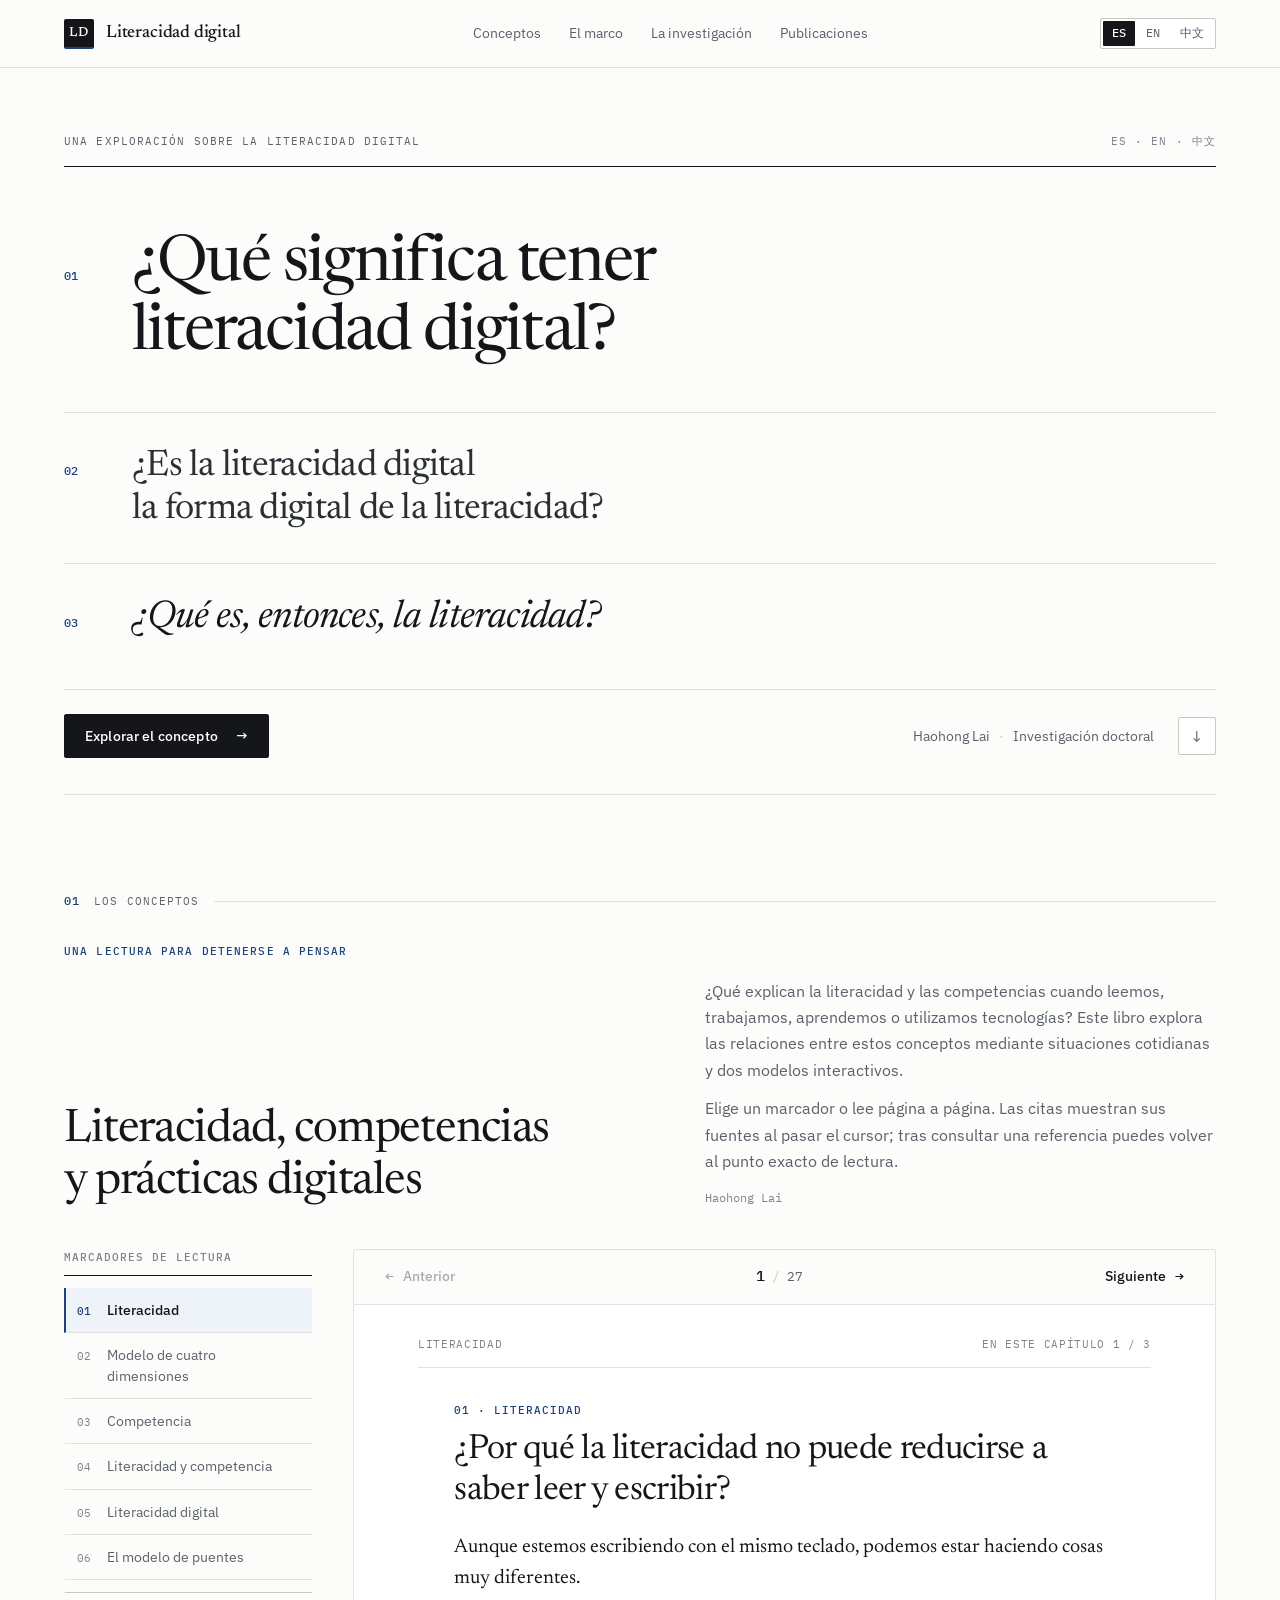
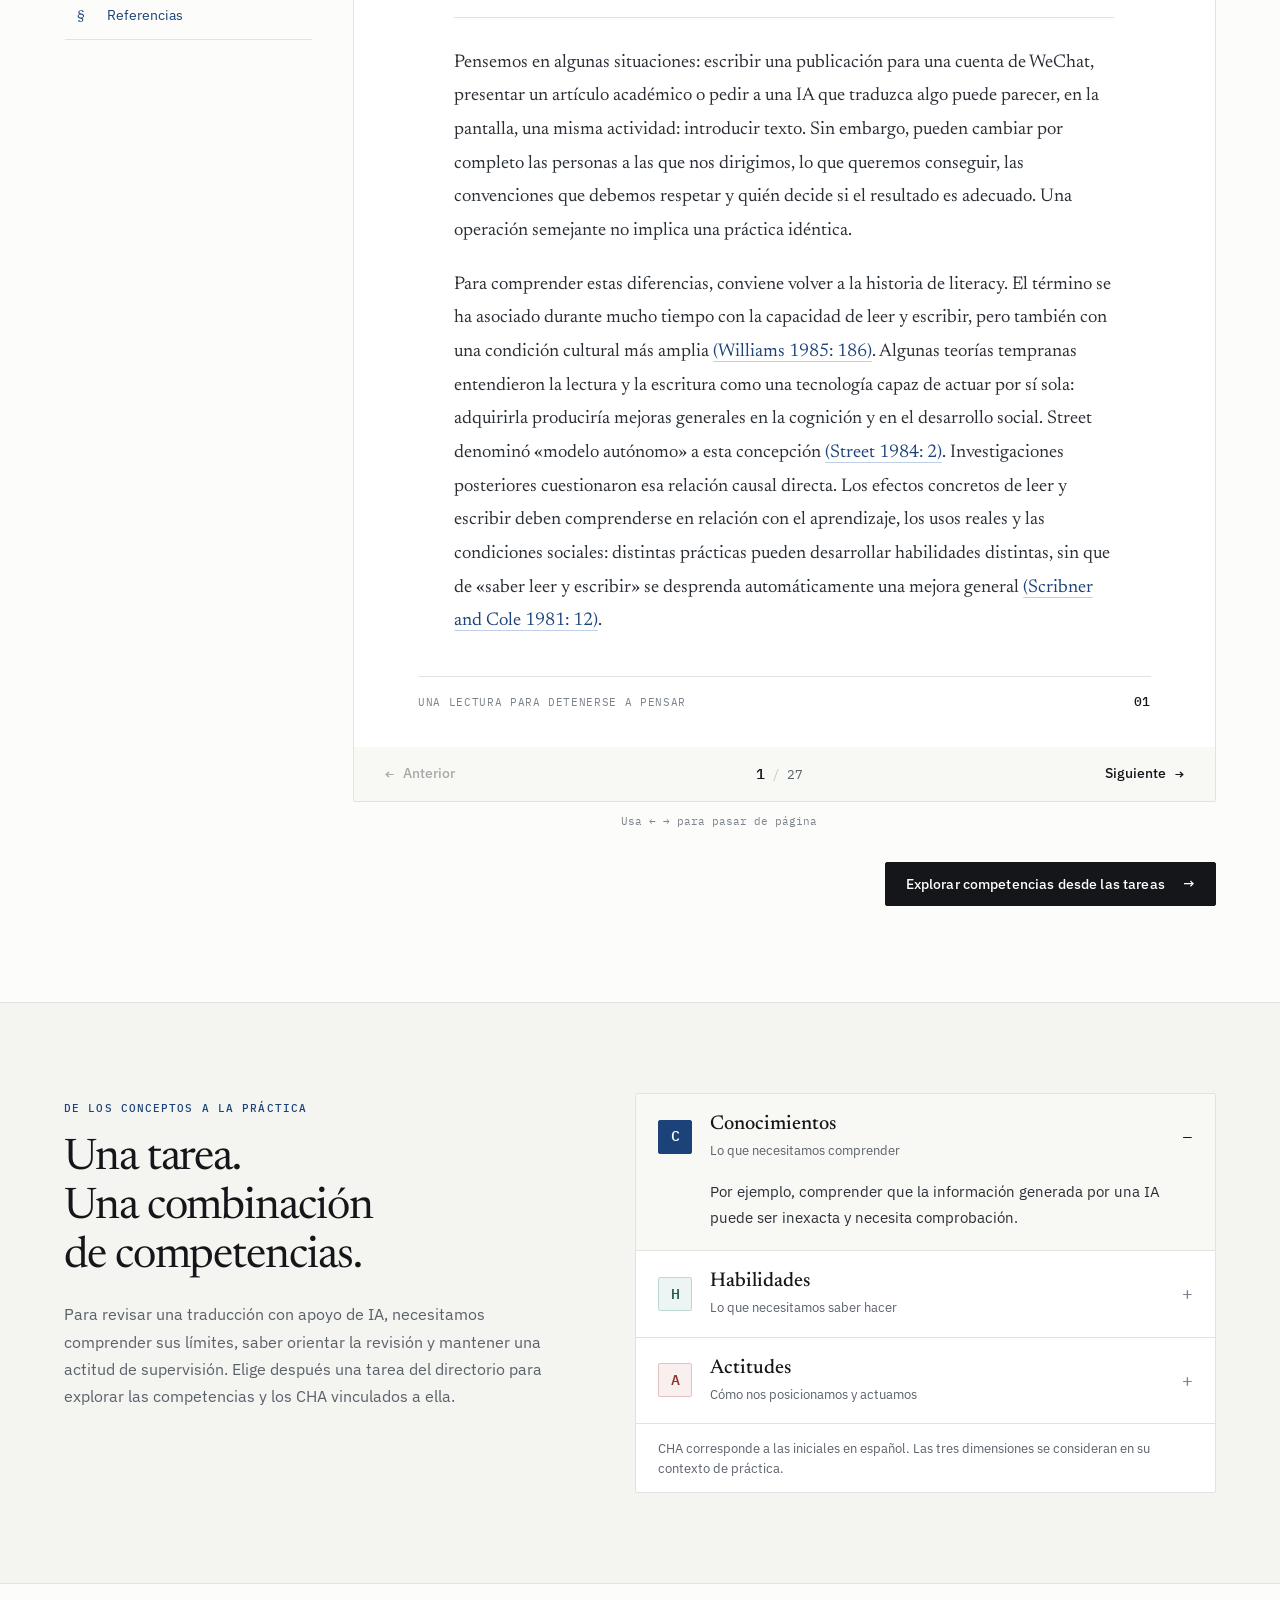
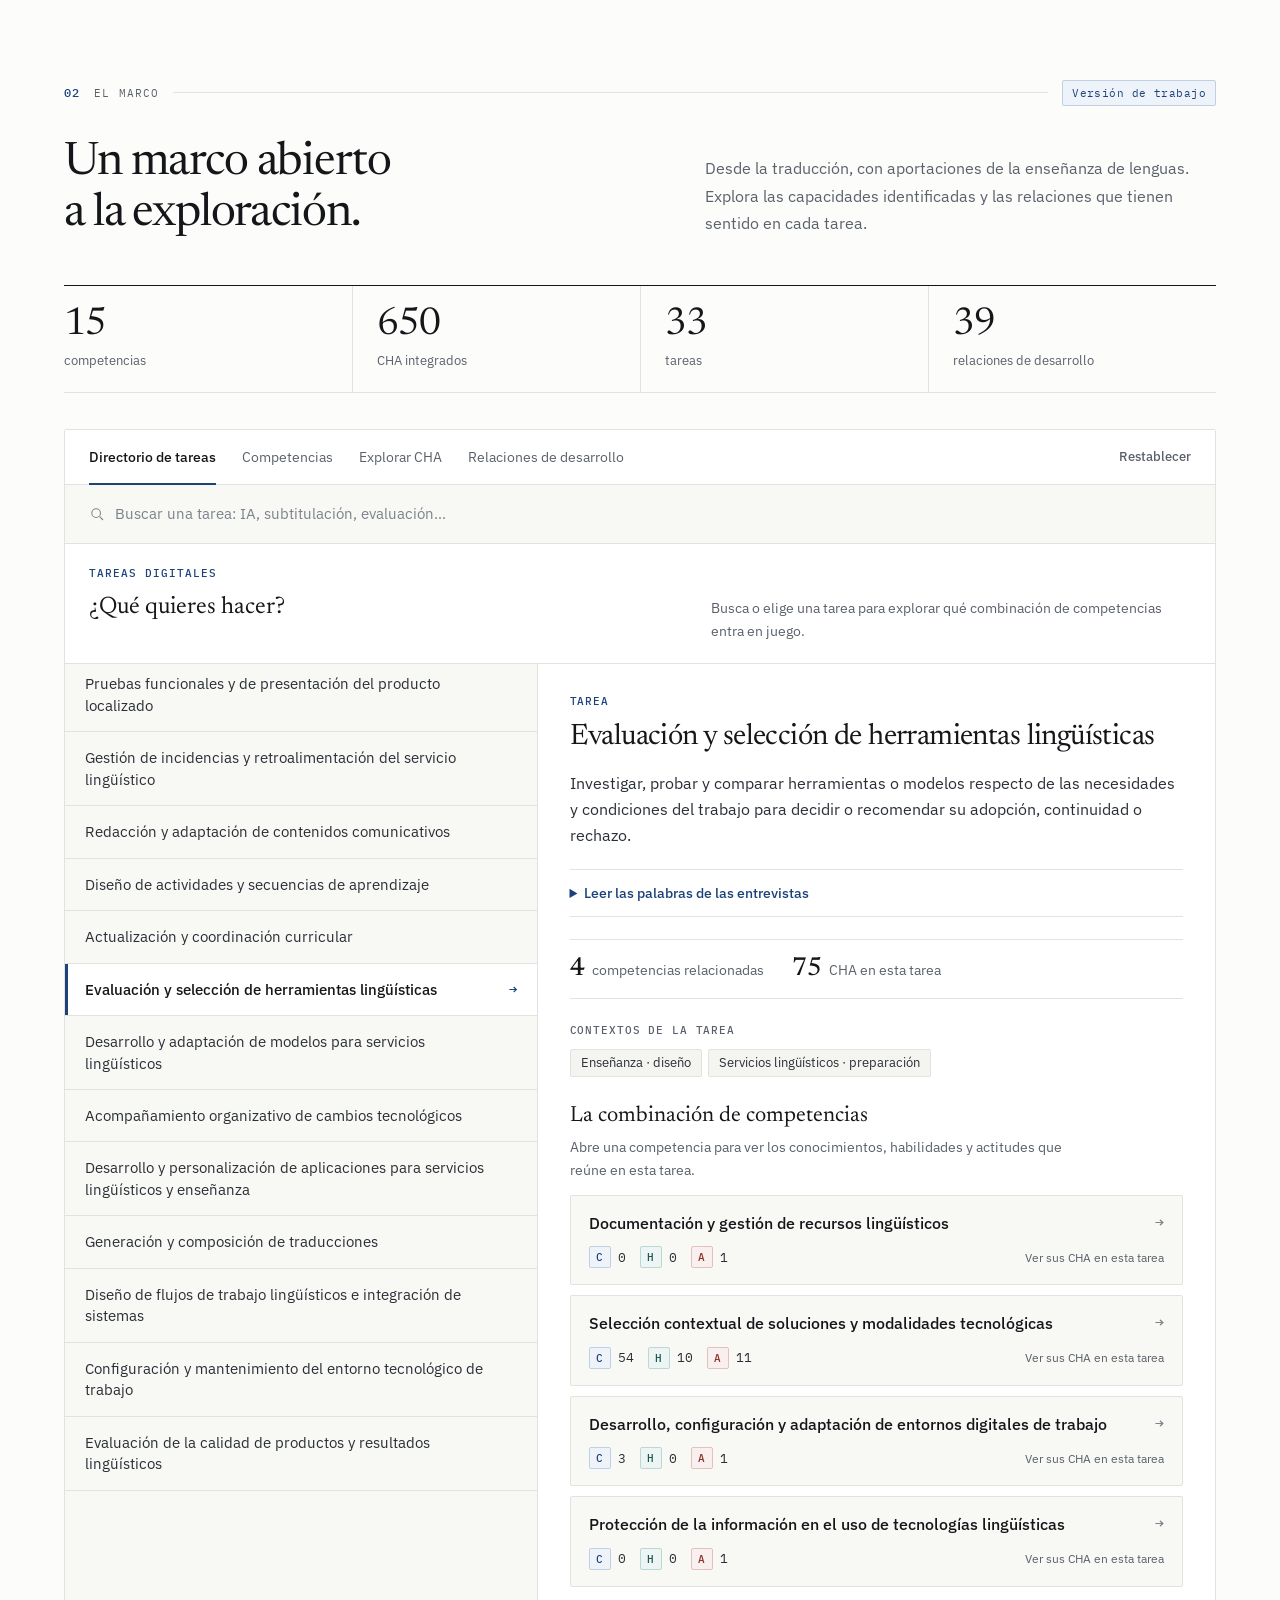
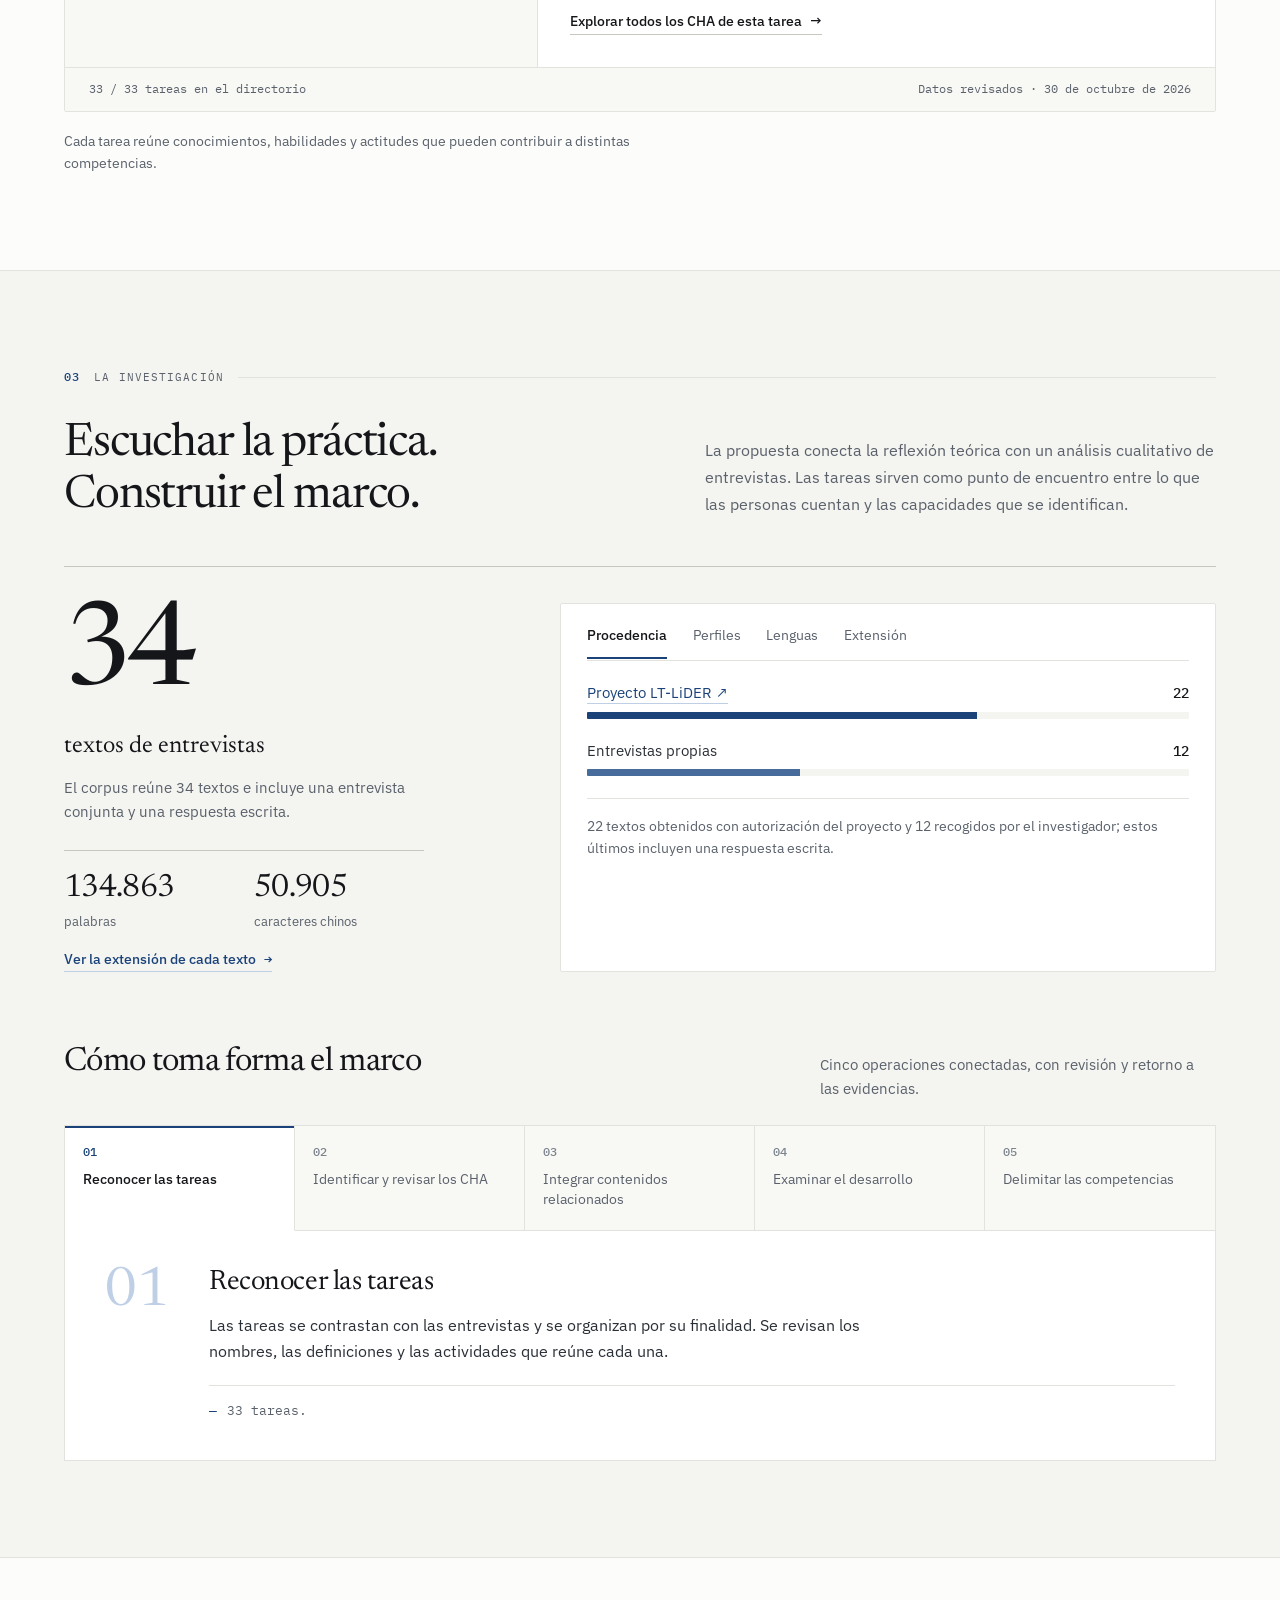
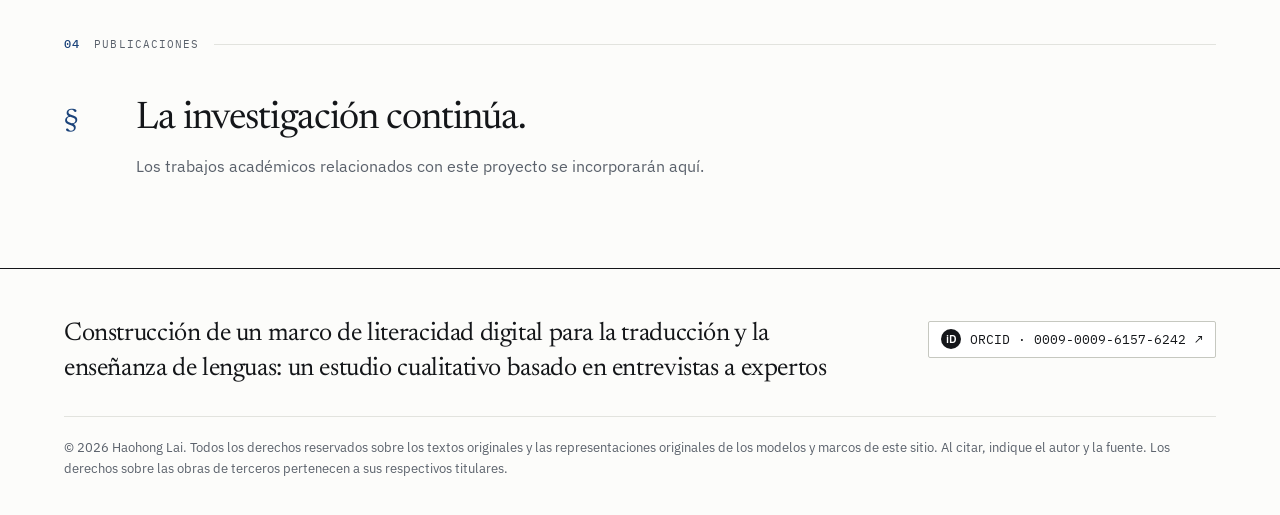
==== commit 74ff82be: "Redesign literacidad-digital with European academic editorial system" ====
--- a/literacidad-digital/index.html
+++ b/literacidad-digital/index.html
@@ -1,85 +1,92 @@
-<!doctype html>
-<html lang="es">
-<head>
-  <meta charset="utf-8">
-  <meta name="viewport" content="width=device-width,initial-scale=1">
-  <meta name="theme-color" content="#f4f1e9">
-  <meta name="description" content="Construcción de un marco de literacidad digital para la traducción y la enseñanza de lenguas: un estudio cualitativo basado en entrevistas a expertos. Haohong Lai.">
-  <title>Construcción de un marco de literacidad digital para la traducción y la enseñanza de lenguas: un estudio cualitativo basado en entrevistas a expertos · Haohong Lai</title>
-  <link rel="icon" href="favicon.svg" type="image/svg+xml">
-  <link rel="stylesheet" href="styles.css?v=20261030">
-  <link rel="stylesheet" href="concept-book.css?v=20261030">
-  <link rel="stylesheet" href="concept-models.css?v=20261030">
-  <link rel="stylesheet" href="research-interaction.css?v=20261030">
-  <link rel="stylesheet" href="corpus-volume.css?v=20261030">
-  <script src="content.js?v=20261030" defer></script>
-  <script src="task-content.js?v=20261030" defer></script>
-  <script src="data.js?v=20261030" defer></script>
-  <script src="concept-story.js?v=20261030" defer></script>
-  <script src="concept-models.js?v=20261030" defer></script>
-  <script src="concept-book.js?v=20261030" defer></script>
-  <script src="corpus-volume-data.js?v=20261030" defer></script>
-  <script src="corpus-volume.js?v=20261030" defer></script>
-  <script src="app.js?v=20261030" defer></script>
-</head>
-<body>
-  <a class="skip-link" href="#concepts" data-i18n="skip">Saltar al contenido</a>
-  <header class="site-header">
-    <a class="brand" href="#home" aria-label="Literacidad digital"><span class="brand-mark" aria-hidden="true">l<span>d</span></span><span class="brand-name" data-i18n="brand">Literacidad digital</span></a>
-    <nav class="main-nav" aria-label="Principal"><a href="#concepts" data-i18n="navConcepts">Conceptos</a><a href="#framework" data-i18n="navFramework">El marco</a><a href="#research" data-i18n="navResearch">La investigación</a><a href="#publications" data-i18n="navPublications">Publicaciones</a></nav>
-    <div class="language-switch" role="group" aria-label="Language"><button data-lang="es" aria-pressed="true">ES</button><button data-lang="en" aria-pressed="false">EN</button><button data-lang="zh" aria-pressed="false">中文</button></div>
-  </header>
-  <main>
-    <section id="home" class="hero">
-      <div class="hero-topline"><span data-i18n="heroEyebrow">UNA EXPLORACIÓN SOBRE LA LITERACIDAD DIGITAL</span><span class="tiny-star" aria-hidden="true">✳</span></div>
-      <div class="hero-questions">
-        <h1 class="hero-question question-one"><span class="question-index" aria-hidden="true">01</span><span data-i18n="question1">¿Qué significa tener<br>literacidad digital?</span></h1>
-        <p class="hero-question question-two"><span class="question-index" aria-hidden="true">02</span><span data-i18n="question2">¿Es la literacidad digital<br>la forma digital de la literacidad?</span></p>
-        <p class="hero-question question-three"><span class="question-index" aria-hidden="true">03</span><span data-i18n="question3">¿Qué es, entonces, la literacidad?</span></p>
-      </div>
-      <div class="hero-bottom"><a class="button primary" href="#concepts"><span data-i18n="exploreConcept">Explorar el concepto</span><span aria-hidden="true">↗</span></a><span class="hero-author"><span data-i18n="authorName">Haohong Lai</span> <span class="dot">·</span> <span data-i18n="doctoralResearch">Investigación doctoral</span></span><a href="#concepts" class="scroll-cue" aria-label="Scroll"><span aria-hidden="true">↓</span></a></div>
-      <div class="hero-line" aria-hidden="true"></div>
-    </section>
-
-    <section id="concepts" class="section concepts-section">
-      <div class="section-label"><span>01</span><span data-i18n="conceptLabel">LOS CONCEPTOS</span><span class="rule"></span></div>
-      <div id="concept-story"></div>
-    </section>
-
-    <section class="bridge-section" aria-labelledby="bridge-title">
-      <div class="bridge-copy"><span class="eyebrow" data-i18n="bridgeEyebrow">DE LOS CONCEPTOS A LA PRÁCTICA</span><h2 id="bridge-title" data-i18n="bridgeTitle">Una tarea.<br>Una combinación<br>de competencias.</h2><p data-i18n="bridgeText">Para revisar una traducción con apoyo de IA, necesitamos comprender sus límites, saber orientar la revisión y mantener una actitud de supervisión. Elige después una tarea del directorio para explorar las competencias y los CHA vinculados a ella.</p></div>
-      <div class="cha-primer" role="group" aria-label="CHA"><button class="primer-row active" data-primer="C"><span class="primer-letter">C</span><span><strong data-i18n="knowledge">Conocimientos</strong><small data-i18n="knowledgePrompt">Lo que necesitamos comprender</small></span><span class="primer-plus" aria-hidden="true">−</span></button><p class="primer-explanation" id="primer-explanation"></p><button class="primer-row" data-primer="H"><span class="primer-letter">H</span><span><strong data-i18n="skills">Habilidades</strong><small data-i18n="skillsPrompt">Lo que necesitamos saber hacer</small></span><span class="primer-plus" aria-hidden="true">+</span></button><button class="primer-row" data-primer="A"><span class="primer-letter">A</span><span><strong data-i18n="attitudes">Actitudes</strong><small data-i18n="attitudesPrompt">Cómo nos posicionamos y actuamos</small></span><span class="primer-plus" aria-hidden="true">+</span></button><p class="primer-note" data-i18n="chaNote">CHA corresponde a las iniciales en español. Las tres dimensiones se consideran en su contexto de práctica.</p></div>
-    </section>
-
-    <section id="framework" class="section framework-section">
-      <div class="section-label"><span>02</span><span data-i18n="frameworkLabel">EL MARCO</span><span class="rule"></span><span class="version-tag" data-i18n="workingVersion">Versión de trabajo</span></div>
-      <div class="section-intro"><h2 data-i18n="frameworkTitle">Un marco abierto<br>a la exploración.</h2><p data-i18n="frameworkIntro">Desde la traducción, con aportaciones de la enseñanza de lenguas. Explora las capacidades identificadas y las relaciones que tienen sentido en cada tarea.</p></div>
-      <div class="framework-numbers"><div><strong>15</strong><span data-i18n="competencies">competencias</span></div><div><strong>650</strong><span data-i18n="integratedCHA">CHA integrados</span></div><div><strong>33</strong><span data-i18n="tasks">tareas</span></div><div><strong>39</strong><span data-i18n="developmentRelations">relaciones de desarrollo</span></div></div>
-      <div class="explorer">
-        <div class="explorer-toolbar"><div class="framework-tabs tabs" role="tablist" aria-label="Framework views"><button role="tab" aria-selected="true" data-view="tasks" data-i18n="viewTasks">Directorio de tareas</button><button role="tab" aria-selected="false" data-view="competencies" data-i18n="viewCompetencies">Competencias</button><button role="tab" aria-selected="false" data-view="cha" data-i18n="viewCHA">Explorar CHA</button><button role="tab" aria-selected="false" data-view="development" data-i18n="viewDevelopment">Relaciones de desarrollo</button></div><button class="text-button reset-button" data-action="reset" data-i18n="reset">Restablecer</button></div>
-        <div class="explorer-filters"><label class="search-control"><svg viewBox="0 0 24 24" aria-hidden="true"><circle cx="10.7" cy="10.7" r="6.5"></circle><path d="m16 16 5 5"></path></svg><input type="search" id="framework-search" autocomplete="off" data-placeholder="searchPlaceholder" aria-label="Search"></label><label class="task-control"><span data-i18n="filterTask">Tarea</span><select id="task-filter" aria-label="Task"></select></label></div>
-        <div id="explorer-content" class="explorer-content"></div>
-        <div class="explorer-bottom"><span id="result-count" role="status" aria-live="polite"></span><span data-i18n="dataDate">Datos revisados · 30 de octubre de 2026</span></div>
-      </div>
-      <p class="section-footnote" data-i18n="frameworkCaution">Cada tarea reúne conocimientos, habilidades y actitudes que pueden contribuir a distintas competencias.</p>
-    </section>
-
-    <section id="research" class="section research-section">
-      <div class="section-label"><span>03</span><span data-i18n="researchLabel">LA INVESTIGACIÓN</span><span class="rule"></span></div>
-      <div class="section-intro"><h2 data-i18n="researchTitle">Escuchar la práctica.<br>Construir el marco.</h2><p data-i18n="researchIntro">La propuesta conecta la reflexión teórica con un análisis cualitativo de entrevistas. Las tareas sirven como punto de encuentro entre lo que las personas cuentan y las capacidades que se identifican.</p></div>
-      <div class="research-data"><div class="sample-total"><strong>34<span class="small-star" aria-hidden="true">✳</span></strong><h3 data-i18n="interviewTexts">textos de entrevistas</h3><p data-i18n="sampleNote">El corpus reúne 34 textos e incluye una entrevista conjunta y una respuesta escrita.</p><div id="corpus-volume-summary"></div></div><div class="sample-chart"><div class="tabs sample-tabs" role="tablist" aria-label="Sample"><button role="tab" aria-selected="true" data-chart="origin" data-i18n="chartOrigin">Procedencia</button><button role="tab" aria-selected="false" data-chart="profiles" data-i18n="chartProfiles">Perfiles</button><button role="tab" aria-selected="false" data-chart="languages" data-i18n="chartLanguages">Lenguas</button><button role="tab" aria-selected="false" data-chart="volume" data-i18n="chartVolume">Extensión</button></div><div id="sample-chart-content"></div></div></div>
-      <div class="method-heading"><h3 data-i18n="methodTitle">Cómo toma forma el marco</h3><p data-i18n="methodHint">Cinco operaciones conectadas, con revisión y retorno a las evidencias.</p></div>
-      <div class="method-layout"><div class="method-steps" id="method-steps" role="tablist" aria-label="Analysis process"></div><div class="method-panel" id="method-panel" role="tabpanel"></div></div>
-    </section>
-
-    <section id="publications" class="section publications-section"><div class="section-label"><span>04</span><span data-i18n="publicationsLabel">PUBLICACIONES</span><span class="rule"></span></div><div class="publication-empty"><span class="publication-symbol" aria-hidden="true">↗</span><div><h2 data-i18n="publicationsTitle">La investigación continúa.</h2><p data-i18n="publicationsText">Los trabajos académicos relacionados con este proyecto se incorporarán aquí.</p></div></div></section>
-  </main>
-  <footer class="site-footer">
-    <h2 class="footer-thesis" data-i18n="thesisTitle">Construcción de un marco de literacidad digital para la traducción y la enseñanza de lenguas: un estudio cualitativo basado en entrevistas a expertos</h2>
-    <a class="footer-orcid" href="https://orcid.org/0009-0009-6157-6242" target="_blank" rel="noopener noreferrer" aria-label="ORCID: 0009-0009-6157-6242"><span class="footer-orcid-mark" aria-hidden="true">iD</span><span>ORCID · 0009-0009-6157-6242</span><span aria-hidden="true">↗</span></a>
-    <p class="footer-rights" data-i18n="rightsNotice">© 2026 Haohong Lai. Todos los derechos reservados sobre los textos originales y las representaciones originales de los modelos y marcos de este sitio. Al citar, indique el autor y la fuente. Los derechos sobre las obras de terceros pertenecen a sus respectivos titulares.</p>
-  </footer>
-  <dialog id="detail-dialog" class="detail-dialog" aria-labelledby="dialog-title"><div class="dialog-heading"><span id="dialog-eyebrow"></span><button id="close-dialog" class="close-button" aria-label="Close">×</button></div><div id="dialog-body"></div></dialog>
-  <noscript><p class="noscript-message">Activa JavaScript para explorar el marco y cambiar el idioma. / Enable JavaScript to explore the framework. / 请启用 JavaScript 以浏览框架。</p></noscript>
-</body>
-</html>
+<!doctype html>
+<html lang="es">
+<head>
+  <meta charset="utf-8">
+  <meta name="viewport" content="width=device-width,initial-scale=1">
+  <meta name="theme-color" content="#fcfcfa">
+  <meta name="description" content="Construcción de un marco de literacidad digital para la traducción y la enseñanza de lenguas: un estudio cualitativo basado en entrevistas a expertos. Haohong Lai.">
+  <title>Construcción de un marco de literacidad digital para la traducción y la enseñanza de lenguas: un estudio cualitativo basado en entrevistas a expertos · Haohong Lai</title>
+  <link rel="icon" href="favicon.svg?v=20261123-editorial" type="image/svg+xml">
+  <link rel="preconnect" href="https://fonts.googleapis.com">
+  <link rel="preconnect" href="https://fonts.gstatic.com" crossorigin>
+  <link rel="stylesheet" href="https://fonts.googleapis.com/css2?family=IBM+Plex+Mono:wght@400;500&family=IBM+Plex+Sans:ital,wght@0,400;0,500;0,600;1,400&family=Newsreader:ital,opsz,wght@0,6..72,400;0,6..72,500;1,6..72,400;1,6..72,500&family=Noto+Serif+SC:wght@400;500;600&display=swap">
+  <link rel="stylesheet" href="styles.css?v=20261123-editorial">
+  <link rel="stylesheet" href="concept-book.css?v=20261123-editorial">
+  <link rel="stylesheet" href="concept-models.css?v=20261123-editorial">
+  <link rel="stylesheet" href="research-interaction.css?v=20261123-editorial">
+  <link rel="stylesheet" href="corpus-volume.css?v=20261123-editorial">
+  <script src="content.js?v=20261123-editorial" defer></script>
+  <script src="task-content.js?v=20261123-editorial" defer></script>
+  <script src="data.js?v=20261123-editorial" defer></script>
+  <script src="concept-story.js?v=20261123-editorial" defer></script>
+  <script src="concept-models.js?v=20261123-editorial" defer></script>
+  <script src="concept-book.js?v=20261123-editorial" defer></script>
+  <script src="corpus-volume-data.js?v=20261123-editorial" defer></script>
+  <script src="corpus-volume.js?v=20261123-editorial" defer></script>
+  <script src="app.js?v=20261123-editorial" defer></script>
+</head>
+<body>
+  <a class="skip-link" href="#concepts" data-i18n="skip">Saltar al contenido</a>
+  <header class="site-header">
+    <a class="brand" href="#home" aria-label="Literacidad digital"><span class="brand-mark" aria-hidden="true">LD</span><span class="brand-name" data-i18n="brand">Literacidad digital</span></a>
+    <nav class="main-nav" aria-label="Principal"><a href="#concepts" data-i18n="navConcepts">Conceptos</a><a href="#framework" data-i18n="navFramework">El marco</a><a href="#research" data-i18n="navResearch">La investigación</a><a href="#publications" data-i18n="navPublications">Publicaciones</a></nav>
+    <div class="language-switch" role="group" aria-label="Language"><button data-lang="es" aria-pressed="true">ES</button><button data-lang="en" aria-pressed="false">EN</button><button data-lang="zh" aria-pressed="false">中文</button></div>
+  </header>
+  <main>
+    <section id="home" class="hero">
+      <div class="hero-topline"><span data-i18n="heroEyebrow">UNA EXPLORACIÓN SOBRE LA LITERACIDAD DIGITAL</span><span class="hero-edition" aria-hidden="true">ES · EN · 中文</span></div>
+      <div class="hero-questions">
+        <h1 class="hero-question question-one"><span class="question-index" aria-hidden="true">01</span><span data-i18n="question1">¿Qué significa tener<br>literacidad digital?</span></h1>
+        <p class="hero-question question-two"><span class="question-index" aria-hidden="true">02</span><span data-i18n="question2">¿Es la literacidad digital<br>la forma digital de la literacidad?</span></p>
+        <p class="hero-question question-three"><span class="question-index" aria-hidden="true">03</span><span data-i18n="question3">¿Qué es, entonces, la literacidad?</span></p>
+      </div>
+      <div class="hero-bottom"><a class="button primary" href="#concepts"><span data-i18n="exploreConcept">Explorar el concepto</span><span aria-hidden="true">→</span></a><span class="hero-author"><span data-i18n="authorName">Haohong Lai</span> <span class="dot">·</span> <span data-i18n="doctoralResearch">Investigación doctoral</span></span><a href="#concepts" class="scroll-cue" aria-label="Scroll"><span aria-hidden="true">↓</span></a></div>
+      <div class="hero-line" aria-hidden="true"></div>
+    </section>
+
+    <section id="concepts" class="section concepts-section">
+      <div class="section-label"><span>01</span><span data-i18n="conceptLabel">LOS CONCEPTOS</span><span class="rule"></span></div>
+      <div id="concept-story"></div>
+    </section>
+
+    <section class="bridge-section" aria-labelledby="bridge-title">
+      <div class="bridge-inner">
+        <div class="bridge-copy"><span class="eyebrow" data-i18n="bridgeEyebrow">DE LOS CONCEPTOS A LA PRÁCTICA</span><h2 id="bridge-title" data-i18n="bridgeTitle">Una tarea.<br>Una combinación<br>de competencias.</h2><p data-i18n="bridgeText">Para revisar una traducción con apoyo de IA, necesitamos comprender sus límites, saber orientar la revisión y mantener una actitud de supervisión. Elige después una tarea del directorio para explorar las competencias y los CHA vinculados a ella.</p></div>
+        <div class="cha-primer" role="group" aria-label="CHA"><button class="primer-row active" data-primer="C"><span class="primer-letter">C</span><span><strong data-i18n="knowledge">Conocimientos</strong><small data-i18n="knowledgePrompt">Lo que necesitamos comprender</small></span><span class="primer-plus" aria-hidden="true">−</span></button><p class="primer-explanation" id="primer-explanation"></p><button class="primer-row" data-primer="H"><span class="primer-letter">H</span><span><strong data-i18n="skills">Habilidades</strong><small data-i18n="skillsPrompt">Lo que necesitamos saber hacer</small></span><span class="primer-plus" aria-hidden="true">+</span></button><button class="primer-row" data-primer="A"><span class="primer-letter">A</span><span><strong data-i18n="attitudes">Actitudes</strong><small data-i18n="attitudesPrompt">Cómo nos posicionamos y actuamos</small></span><span class="primer-plus" aria-hidden="true">+</span></button><p class="primer-note" data-i18n="chaNote">CHA corresponde a las iniciales en español. Las tres dimensiones se consideran en su contexto de práctica.</p></div>
+      </div>
+    </section>
+
+    <section id="framework" class="section framework-section">
+      <div class="section-label"><span>02</span><span data-i18n="frameworkLabel">EL MARCO</span><span class="rule"></span><span class="version-tag" data-i18n="workingVersion">Versión de trabajo</span></div>
+      <div class="section-intro"><h2 data-i18n="frameworkTitle">Un marco abierto<br>a la exploración.</h2><p data-i18n="frameworkIntro">Desde la traducción, con aportaciones de la enseñanza de lenguas. Explora las capacidades identificadas y las relaciones que tienen sentido en cada tarea.</p></div>
+      <div class="framework-numbers"><div><strong>15</strong><span data-i18n="competencies">competencias</span></div><div><strong>650</strong><span data-i18n="integratedCHA">CHA integrados</span></div><div><strong>33</strong><span data-i18n="tasks">tareas</span></div><div><strong>39</strong><span data-i18n="developmentRelations">relaciones de desarrollo</span></div></div>
+      <div class="explorer">
+        <div class="explorer-toolbar"><div class="framework-tabs tabs" role="tablist" aria-label="Framework views"><button role="tab" aria-selected="true" data-view="tasks" data-i18n="viewTasks">Directorio de tareas</button><button role="tab" aria-selected="false" data-view="competencies" data-i18n="viewCompetencies">Competencias</button><button role="tab" aria-selected="false" data-view="cha" data-i18n="viewCHA">Explorar CHA</button><button role="tab" aria-selected="false" data-view="development" data-i18n="viewDevelopment">Relaciones de desarrollo</button></div><button class="text-button reset-button" data-action="reset" data-i18n="reset">Restablecer</button></div>
+        <div class="explorer-filters"><label class="search-control"><svg viewBox="0 0 24 24" aria-hidden="true"><circle cx="10.7" cy="10.7" r="6.5"></circle><path d="m16 16 5 5"></path></svg><input type="search" id="framework-search" autocomplete="off" data-placeholder="searchPlaceholder" aria-label="Search"></label><label class="task-control"><span data-i18n="filterTask">Tarea</span><select id="task-filter" aria-label="Task"></select></label></div>
+        <div id="explorer-content" class="explorer-content"></div>
+        <div class="explorer-bottom"><span id="result-count" role="status" aria-live="polite"></span><span data-i18n="dataDate">Datos revisados · 30 de octubre de 2026</span></div>
+      </div>
+      <p class="section-footnote" data-i18n="frameworkCaution">Cada tarea reúne conocimientos, habilidades y actitudes que pueden contribuir a distintas competencias.</p>
+    </section>
+
+    <section id="research" class="section research-section">
+      <div class="research-inner">
+        <div class="section-label"><span>03</span><span data-i18n="researchLabel">LA INVESTIGACIÓN</span><span class="rule"></span></div>
+        <div class="section-intro"><h2 data-i18n="researchTitle">Escuchar la práctica.<br>Construir el marco.</h2><p data-i18n="researchIntro">La propuesta conecta la reflexión teórica con un análisis cualitativo de entrevistas. Las tareas sirven como punto de encuentro entre lo que las personas cuentan y las capacidades que se identifican.</p></div>
+        <div class="research-data"><div class="sample-total"><strong>34</strong><h3 data-i18n="interviewTexts">textos de entrevistas</h3><p data-i18n="sampleNote">El corpus reúne 34 textos e incluye una entrevista conjunta y una respuesta escrita.</p><div id="corpus-volume-summary"></div></div><div class="sample-chart"><div class="tabs sample-tabs" role="tablist" aria-label="Sample"><button role="tab" aria-selected="true" data-chart="origin" data-i18n="chartOrigin">Procedencia</button><button role="tab" aria-selected="false" data-chart="profiles" data-i18n="chartProfiles">Perfiles</button><button role="tab" aria-selected="false" data-chart="languages" data-i18n="chartLanguages">Lenguas</button><button role="tab" aria-selected="false" data-chart="volume" data-i18n="chartVolume">Extensión</button></div><div id="sample-chart-content"></div></div></div>
+        <div class="method-heading"><h3 data-i18n="methodTitle">Cómo toma forma el marco</h3><p data-i18n="methodHint">Cinco operaciones conectadas, con revisión y retorno a las evidencias.</p></div>
+        <div class="method-layout"><div class="method-steps" id="method-steps" role="tablist" aria-label="Analysis process"></div><div class="method-panel" id="method-panel" role="tabpanel"></div></div>
+      </div>
+    </section>
+
+    <section id="publications" class="section publications-section"><div class="section-label"><span>04</span><span data-i18n="publicationsLabel">PUBLICACIONES</span><span class="rule"></span></div><div class="publication-empty"><div class="publication-index" aria-hidden="true">§</div><div><h2 data-i18n="publicationsTitle">La investigación continúa.</h2><p data-i18n="publicationsText">Los trabajos académicos relacionados con este proyecto se incorporarán aquí.</p></div></div></section>
+  </main>
+  <footer class="site-footer">
+    <h2 class="footer-thesis" data-i18n="thesisTitle">Construcción de un marco de literacidad digital para la traducción y la enseñanza de lenguas: un estudio cualitativo basado en entrevistas a expertos</h2>
+    <a class="footer-orcid" href="https://orcid.org/0009-0009-6157-6242" target="_blank" rel="noopener noreferrer" aria-label="ORCID: 0009-0009-6157-6242"><span class="footer-orcid-mark" aria-hidden="true">iD</span><span>ORCID · 0009-0009-6157-6242</span><span aria-hidden="true">↗</span></a>
+    <p class="footer-rights" data-i18n="rightsNotice">© 2026 Haohong Lai. Todos los derechos reservados sobre los textos originales y las representaciones originales de los modelos y marcos de este sitio. Al citar, indique el autor y la fuente. Los derechos sobre las obras de terceros pertenecen a sus respectivos titulares.</p>
+  </footer>
+  <dialog id="detail-dialog" class="detail-dialog" aria-labelledby="dialog-title"><div class="dialog-heading"><span id="dialog-eyebrow"></span><button id="close-dialog" class="close-button" aria-label="Close">×</button></div><div id="dialog-body"></div></dialog>
+  <noscript><p class="noscript-message">Activa JavaScript para explorar el marco y cambiar el idioma. / Enable JavaScript to explore the framework. / 请启用 JavaScript 以浏览框架。</p></noscript>
+</body>
+</html>
--- a/literacidad-digital/styles.css
+++ b/literacidad-digital/styles.css
@@ -1,71 +1,2514 @@
-:root{--paper:#f4f1e9;--paper-deep:#eae6db;--white:#fcfaf5;--ink:#203f35;--muted:#67746a;--line:#cfd3c6;--accent:#916344;--green:#2c5445;--sage:#c4d0bc;--font:'Times New Roman',Times,'Songti SC','SimSun','Noto Serif CJK SC',serif;--wide:1240px}
-*{box-sizing:border-box}html{scroll-behavior:smooth;scroll-padding-top:90px}body{margin:0;background:var(--paper);color:var(--ink);font-family:var(--font);font-size:19px;line-height:1.55;-webkit-font-smoothing:antialiased}body:has(dialog[open]){overflow:hidden}html[lang=zh] body{font-size:17px;line-height:1.8}a{color:inherit;text-decoration:none}button,input,select{font:inherit;color:inherit}button,a,input,select{-webkit-tap-highlight-color:transparent}button{cursor:pointer}button{border:0;background:none}button:disabled{cursor:default;opacity:.45}button:focus-visible,a:focus-visible,input:focus-visible,select:focus-visible{outline:2px solid var(--accent);outline-offset:5px}button,a{touch-action:manipulation}svg{display:block}h1,h2,h3,h4,p{margin:0}h1,h2,h3,h4{font-weight:400}h2{font-size:clamp(38px,4.4vw,62px);line-height:1.08;letter-spacing:-.035em}p{max-width:70ch}::selection{background:#c6d3bd;color:#17392e}.skip-link{position:fixed;left:16px;top:-100px;padding:10px 20px;background:var(--ink);color:var(--paper);z-index:100}.skip-link:focus{top:10px}
-.site-header{height:88px;display:flex;align-items:center;justify-content:space-between;gap:30px;padding:0 clamp(24px,5vw,80px);position:sticky;top:0;background:rgba(244,241,233,.95);backdrop-filter:blur(15px);border-bottom:1px solid rgba(32,63,53,.12);z-index:30}.brand{display:flex;align-items:center;gap:15px;white-space:nowrap}.brand-mark{display:block;font-size:42px;letter-spacing:-8px;line-height:1;padding-right:8px;position:relative;font-style:italic}.brand-mark span{display:inline-block;transform:translateY(5px)}.brand-name{font-size:19px}.main-nav{display:flex;gap:30px;font-size:16px}.main-nav a{position:relative;padding:8px 0}.main-nav a::after{position:absolute;content:'';height:1px;bottom:3px;left:0;width:0;background:var(--ink);transition:width .25s}.main-nav a:hover::after,.main-nav a.current::after{width:100%}.language-switch{display:flex;gap:3px;border:1px solid var(--line);padding:4px;border-radius:30px;font-size:13px;flex-shrink:0}.language-switch button{border-radius:22px;padding:6px 9px;line-height:1.2}.language-switch button[aria-pressed=true]{background:var(--ink);color:var(--paper)}
-.hero{max-width:1440px;margin:auto;padding:39px clamp(24px,7vw,104px) 0;position:relative;min-height:calc(100svh - 88px);display:flex;flex-direction:column}.hero-topline{display:flex;justify-content:space-between;align-items:center;font-size:11px;letter-spacing:.16em;gap:20px}.tiny-star{font-size:32px;line-height:1}.hero-questions{padding:42px 0 20px;flex:1}.hero-question{position:relative;display:flex;gap:36px;letter-spacing:-.04em;line-height:1.05;max-width:1200px}.question-index{font-size:13px;letter-spacing:.04em;line-height:1.2;flex-shrink:0;padding-top:12px;color:var(--accent);font-style:normal}.question-one{font-size:clamp(48px,5.9vw,86px)}.question-two{font-size:clamp(32px,3.9vw,57px);margin-top:26px;margin-left:11%;color:#60705f}.question-three{font-size:clamp(34px,4.2vw,61px);margin-top:30px;margin-left:22%;font-style:italic}.hero-bottom{display:flex;align-items:center;gap:30px;padding:28px 0 35px}.button{display:inline-flex;align-items:center;justify-content:center;gap:42px;min-height:50px;padding:13px 24px;line-height:1.2;font-size:18px;transition:background .25s,transform .25s;border-radius:3px}.button.primary{background:var(--ink);color:var(--paper)}.button.primary:hover{background:#38614e;transform:translateY(-2px)}.button.outline{border:1px solid var(--line)}.button.outline:hover{background:var(--paper-deep)}.hero-author{margin-left:auto;color:var(--muted);font-size:14px}.dot{padding:0 8px}.scroll-cue{width:40px;height:40px;border:1px solid var(--line);border-radius:50%;display:grid;place-items:center;font-size:23px}.hero-line{height:1px;background:var(--line);width:100%}.hero-question{animation:enter .9s both}.question-two{animation-delay:.12s}.question-three{animation-delay:.24s}.hero-bottom{animation:enter .9s .35s both}@keyframes enter{from{opacity:0;transform:translateY(16px)}to{opacity:1;transform:translateY(0)}}
-.section{max-width:1440px;margin:auto;padding:100px clamp(24px,7vw,104px)}.section-label{display:flex;align-items:center;gap:18px;font-size:12px;letter-spacing:.12em;margin-bottom:36px}.section-label>span:first-child{color:var(--accent);font-size:14px}.rule{height:1px;background:var(--line);flex:1;margin-left:20px}.section-intro{display:grid;grid-template-columns:1.05fr 1fr;gap:8%;align-items:end;margin-bottom:45px}.section-intro>p{color:var(--muted);font-size:20px;line-height:1.55;max-width:480px;padding-bottom:4px}.tabs{display:flex;gap:30px;border-bottom:1px solid var(--line);font-size:18px}.tabs button{padding:14px 1px;position:relative;color:var(--muted);white-space:nowrap;line-height:1.3}.tabs button[aria-selected=true]{color:var(--ink)}.tabs button::after{content:'';height:2px;position:absolute;left:0;bottom:-1px;width:100%;background:var(--ink);transform:scaleX(0);transform-origin:left;transition:transform .25s}.tabs button[aria-selected=true]::after{transform:scaleX(1)}.concept-panel{min-height:360px;display:grid;grid-template-columns:1fr 1fr;gap:8%;padding:40px 0 25px;align-items:start}.concept-copy h3{font-size:36px;line-height:1.15;letter-spacing:-.02em;margin-bottom:22px}.concept-copy p{margin-top:16px;color:#57695d}.concept-visual{min-height:300px;position:relative;background:var(--paper-deep);padding:24px 30px}.lens-label{font-size:12px;letter-spacing:.1em;color:var(--muted);margin-bottom:22px}.lens-buttons{display:grid;grid-template-columns:1fr 1fr;border:1px solid #c1c9ba}.lens-buttons button{padding:15px 8px;font-size:17px;transition:background .25s;border-bottom:1px solid #c1c9ba}.lens-buttons button:nth-child(odd){border-right:1px solid #c1c9ba}.lens-buttons button:nth-child(n+3){border-bottom:0}.lens-buttons button.active{background:var(--ink);color:var(--paper)}.lens-description{padding-top:25px;font-size:20px;line-height:1.5;min-height:110px}.visual-word{font-size:43px;font-style:italic;line-height:1.2;margin-bottom:25px}.visual-row{border-top:1px solid #c1c9ba;padding:14px 0;display:flex;gap:20px;font-size:19px}.visual-row>span:first-child{font-size:13px;color:var(--accent);padding-top:3px}.text-button{display:inline-flex;gap:14px;align-items:center;border-bottom:1px solid currentColor;padding:3px 0;font-size:16px;line-height:1.3}.text-button:hover{color:#8b6149}.source-trigger{margin-top:20px;color:var(--muted)}
-.bridge-section{max-width:none;background:var(--ink);color:var(--paper);padding:76px max(7vw,calc((100vw - 1232px)/2));display:grid;grid-template-columns:1fr 1fr;gap:12%;position:relative}.bridge-copy h2{font-size:clamp(39px,4.2vw,60px);margin:22px 0}.bridge-copy p{color:#c7d0c1;max-width:410px;font-size:19px}.eyebrow{font-size:11px;letter-spacing:.13em}.cha-primer{align-self:center}.primer-row{width:100%;display:flex;text-align:left;gap:25px;align-items:center;border-top:1px solid #4e6657;padding:21px 0}.primer-letter{font-size:50px;line-height:1;width:48px;flex-shrink:0;color:#a9bba0}.primer-row strong{display:block;font-size:23px;font-weight:400}.primer-row small{display:block;font-size:15px;color:#c7d0c1;margin-top:3px}.primer-plus{margin-left:auto;font-size:27px}.primer-row.active .primer-letter{color:var(--paper)}.primer-explanation{padding:0 0 25px 73px;color:#d3daca;font-size:18px;animation:enter .3s both}.primer-note{border-top:1px solid #4e6657;padding-top:20px;font-size:13px;color:#b3c0ae}
-.version-tag{font-size:11px;border:1px solid var(--line);padding:5px 9px;border-radius:2px;letter-spacing:.04em;white-space:nowrap}.framework-numbers{display:flex;gap:50px;padding:3px 0 40px}.framework-numbers>div{display:flex;align-items:baseline;gap:10px}.framework-numbers strong{font-size:36px;font-weight:400}.framework-numbers span{font-size:15px;color:var(--muted)}.explorer{border:1px solid var(--line);background:var(--white);box-shadow:0 12px 35px rgba(33,50,35,.035)}.explorer-toolbar{display:flex;align-items:center;justify-content:space-between;padding:0 25px;border-bottom:1px solid var(--line);gap:15px}.framework-tabs{border-bottom:0;gap:30px}.framework-tabs button{padding:22px 0}.reset-button{font-size:13px;color:var(--muted);flex-shrink:0}.explorer-filters{padding:18px 25px;display:flex;gap:24px;border-bottom:1px solid var(--line);align-items:center}.search-control{display:flex;align-items:center;gap:12px;flex:1;min-width:0}.search-control svg{width:18px;height:18px;fill:none;stroke:currentColor;stroke-width:1.4;flex-shrink:0}.search-control input{border:none;background:transparent;font-size:17px;min-width:0;width:100%;outline-offset:4px;padding:4px 0}.search-control input::placeholder{color:#839081}.task-control{display:flex;align-items:center;gap:12px;font-size:13px;max-width:45%}.task-control select{background:var(--paper);border:1px solid var(--line);padding:9px 28px 9px 10px;border-radius:2px;max-width:300px;min-width:100px;width:100%;font-size:15px}.explorer-content{min-height:490px}.competency-layout{display:grid;grid-template-columns:.95fr 1.15fr}.competency-list{height:550px;overflow-y:auto;border-right:1px solid var(--line);scrollbar-width:thin;scrollbar-color:#bbc6b3 transparent}.competency-item{width:100%;display:flex;gap:15px;padding:19px 23px;text-align:left;align-items:start;border-bottom:1px solid var(--line);position:relative;transition:background .2s}.competency-item:hover{background:#f0f1e7}.competency-item.active{background:#e8ecdf}.competency-item.active::before{content:'';position:absolute;left:0;top:0;bottom:0;width:3px;background:var(--ink)}.item-index{font-size:12px;color:var(--muted);line-height:1.5;padding-top:4px;min-width:18px}.item-title{font-size:20px;line-height:1.35}.competency-detail{padding:30px 34px;max-height:550px;overflow-y:auto;scrollbar-width:thin}.detail-kicker{font-size:11px;letter-spacing:.09em;color:var(--muted);margin-bottom:15px;display:flex;align-items:center;gap:12px}.competency-detail h3{font-size:32px;line-height:1.12;margin-bottom:15px;letter-spacing:-.025em}.competency-description{font-size:17px;line-height:1.55;color:var(--muted)}.type-counts{display:flex;gap:20px;border-top:1px solid var(--line);margin-top:25px;padding-top:20px}.type-counts>span{display:flex;gap:8px;align-items:center;font-size:15px}.type-marker{font-style:normal;display:inline-grid;place-items:center;width:25px;height:25px;border-radius:50%;background:#dfe8d8;color:#29452e;font-size:13px;flex-shrink:0}.type-marker.H{background:#e8decf;color:#765537;border-radius:3px}.type-marker.A{background:#dce3e8;color:#465d6d;border-radius:3px 10px}.detail-subtitle{font-size:11px;letter-spacing:.1em;color:var(--muted);margin:24px 0 9px;text-transform:uppercase}.mini-cha{display:flex;gap:12px;text-align:left;width:100%;align-items:start;padding:10px 0;border-bottom:1px solid #e3e5db;font-size:16px;line-height:1.4}.mini-cha:hover{color:#8b6149}.mini-cha .type-marker{width:20px;height:20px;font-size:11px;margin-top:2px}.task-chips{display:flex;flex-wrap:wrap;gap:7px}.task-chip{border:1px solid var(--line);font-size:12px;padding:4px 8px;border-radius:2px;background:transparent;line-height:1.4;text-align:left}.task-chip:hover{background:var(--paper-deep)}.view-all{margin-top:22px;font-size:15px}.explorer-bottom{display:flex;justify-content:space-between;gap:20px;padding:13px 25px;border-top:1px solid var(--line);font-size:12px;color:var(--muted)}.section-footnote{font-size:14px;color:var(--muted);max-width:830px;margin-top:21px;line-height:1.6}.cha-controls{display:flex;align-items:center;gap:8px;padding:18px 25px;border-bottom:1px solid var(--line);flex-wrap:wrap}.type-filter{font-size:14px;border:1px solid var(--line);border-radius:20px;padding:4px 13px}.type-filter.active{background:var(--ink);color:var(--paper);border-color:var(--ink)}.active-cap-filter{display:flex;gap:10px;align-items:center;padding:12px 25px;background:#e8ecdf;font-size:14px}.active-cap-filter span{flex:1}.cha-list{padding:0 25px}.cha-row{display:flex;gap:17px;width:100%;padding:18px 0;border-bottom:1px solid #e0e3d8;text-align:left;align-items:start;transition:color .2s}.cha-row:hover{color:#937052}.cha-row .type-marker{margin-top:3px}.cha-id{color:var(--muted);font-size:12px;min-width:56px;padding-top:5px}.cha-row-title{font-size:19px;line-height:1.4;flex:1}.row-arrow{align-self:center;font-size:20px;color:var(--muted)}.pagination{display:flex;align-items:center;justify-content:center;padding:20px;gap:20px;font-size:14px}.pagination button{padding:8px 14px;border:1px solid var(--line);border-radius:2px}.pagination button:hover:enabled{background:var(--paper-deep)}.empty-state{padding:70px 30px;text-align:center;font-size:21px;color:var(--muted)}.development-layout{display:grid;grid-template-columns:220px 1fr;min-height:490px}.edge-list{max-height:550px;overflow-y:auto;scrollbar-width:thin;border-right:1px solid var(--line)}.edge-button{width:100%;text-align:left;border-bottom:1px solid var(--line);padding:16px 20px;font-size:14px;line-height:1.4}.edge-button small{display:block;color:var(--muted);font-size:11px;margin-bottom:6px}.edge-button.active{background:#e8ecdf;border-left:3px solid var(--ink)}.edge-detail{padding:28px 32px}.edge-context{display:flex;flex-wrap:wrap;gap:8px;font-size:13px;line-height:1.4;margin:16px 0 24px}.edge-context span{padding:5px 9px;background:var(--paper-deep)}.edge-graph{display:flex;align-items:stretch;gap:15px;margin-bottom:24px}.edge-node{border:1px solid var(--line);background:var(--paper);padding:20px;flex:1;min-width:0;text-align:left;font-size:20px;line-height:1.35;transition:background .2s}.edge-node:hover{background:#e3e9d9}.edge-node small{display:block;font-size:12px;margin:10px 0;color:var(--muted)}.edge-arrow{align-self:center;font-size:32px;color:var(--accent)}.edge-dimension{font-size:24px;line-height:1.3;margin-bottom:15px}.edge-note{font-size:15px;color:var(--muted);line-height:1.6;border-top:1px solid var(--line);padding-top:18px}
-.research-section{background:var(--paper-deep);max-width:none;padding-left:max(7vw,calc((100vw - 1232px)/2));padding-right:max(7vw,calc((100vw - 1232px)/2))}.research-data{display:grid;grid-template-columns:.8fr 1.2fr;gap:12%;margin-top:60px}.sample-total>strong{font-size:145px;font-weight:400;line-height:1;letter-spacing:-.06em;display:block}.small-star{font-size:40px;vertical-align:top;margin-left:15px;line-height:1.5;color:var(--accent)}.sample-total h3{font-size:27px;margin:14px 0}.sample-total>p{font-size:15px;line-height:1.6;color:var(--muted);max-width:330px}.sample-tabs{gap:30px}.sample-tabs button{padding-top:0}.bar-row{margin-top:25px}.bar-label{display:flex;justify-content:space-between;gap:15px;font-size:18px;margin-bottom:7px;line-height:1.4}.bar-track{height:9px;background:#d5d9ca}.bar-fill{height:100%;width:var(--bar);background:var(--ink);transition:width .5s ease}.bar-row:nth-child(2) .bar-fill{background:#6b8169}.bar-row:nth-child(3) .bar-fill{background:#9aa98d}.bar-row:nth-child(4) .bar-fill{background:#a78666}.chart-note{font-size:14px;color:var(--muted);margin-top:20px;line-height:1.55}.geo-note{font-size:13px;color:var(--muted);margin-top:40px;border-top:1px solid #c9cebf;padding-top:17px}.method-heading{margin-top:65px;margin-bottom:28px;display:flex;align-items:baseline;gap:30px;justify-content:space-between}.method-heading h3{font-size:33px;letter-spacing:-.02em}.method-heading p{font-size:15px;color:var(--muted);max-width:400px}.method-layout{display:grid;grid-template-columns:1fr 1fr;border:1px solid #bec7b5;background:#f3f1e8}.method-steps{border-right:1px solid #bec7b5}.method-step{display:flex;width:100%;align-items:center;gap:20px;padding:20px 25px;border-bottom:1px solid #ccd2c3;text-align:left;font-size:19px;line-height:1.3}.method-step:last-child{border-bottom:0}.method-step>span:first-child{font-size:13px;color:var(--muted)}.method-step>span:last-child{margin-left:auto}.method-step[aria-selected=true]{background:var(--ink);color:var(--paper)}.method-step[aria-selected=true]>span:first-child{color:#c9d4bf}.method-panel{padding:32px 35px;align-self:center}.method-number{font-size:65px;line-height:1;font-style:italic;color:#7c8b70}.method-panel h4{font-size:29px;line-height:1.2;margin:18px 0 15px}.method-panel p{font-size:18px;color:var(--muted);line-height:1.6}.method-fact{margin-top:25px;padding-top:16px;border-top:1px solid var(--line);font-size:14px}.publication-empty{display:flex;gap:50px;align-items:center;padding:30px 0 15px}.publication-symbol{font-size:80px;color:#9baa8b;line-height:1}.publication-empty h2{font-size:45px;margin-bottom:18px}.publication-empty p{font-size:19px;color:var(--muted)}
-.site-footer{border-top:1px solid var(--line);padding:56px clamp(24px,7vw,104px) 30px;max-width:1440px;margin:auto;display:grid;grid-template-columns:minmax(0,1fr) auto;column-gap:64px;row-gap:32px;align-items:start}.footer-thesis{font-size:clamp(24px,2.3vw,32px);font-weight:400;line-height:1.35;letter-spacing:-.015em;margin:0;max-width:920px;text-wrap:pretty}.footer-orcid{display:inline-flex;align-items:center;gap:9px;margin-top:7px;padding-bottom:7px;border-bottom:1px solid var(--line);font-size:15px;white-space:nowrap}.footer-orcid:hover{border-color:var(--ink)}.footer-orcid:focus-visible{outline:2px solid var(--ink);outline-offset:6px}.footer-orcid-mark{display:inline-grid;place-items:center;width:23px;height:23px;border-radius:50%;background:var(--ink);color:var(--paper);font-size:14px;font-style:italic;line-height:1}.footer-rights{grid-column:1/-1;border-top:1px solid var(--line);padding-top:22px;margin:0;color:var(--muted);font-size:14px;line-height:1.65;max-width:100%}html[lang=zh] .footer-thesis{font-size:clamp(22px,2.1vw,29px);line-height:1.65;letter-spacing:.015em}html[lang=zh] .footer-rights{font-size:13px}
-
-.detail-dialog{border:1px solid var(--line);background:var(--white);color:var(--ink);padding:0;width:min(680px,calc(100% - 32px));max-height:85svh;box-shadow:0 30px 100px rgba(10,35,20,.2);font:inherit}.detail-dialog::backdrop{background:rgba(19,42,31,.4);backdrop-filter:blur(4px)}.dialog-heading{position:sticky;top:0;padding:15px 30px;background:var(--white);display:flex;justify-content:space-between;align-items:center;border-bottom:1px solid var(--line);z-index:1;font-size:12px;letter-spacing:.1em}.close-button{font-size:32px;width:38px;height:38px;line-height:1}.detail-dialog #dialog-body{padding:30px}.detail-dialog h3{font-size:32px;line-height:1.25;letter-spacing:-.02em;margin-bottom:18px}.detail-dialog p{color:var(--muted);font-size:18px;line-height:1.65;margin-bottom:18px}.detail-dialog details{margin:22px 0;border-top:1px solid var(--line);border-bottom:1px solid var(--line);padding:14px 0;font-size:15px}.detail-dialog summary{cursor:pointer}.detail-dialog details p{margin-top:15px;font-size:17px}.source-entry{border-top:1px solid var(--line);padding:20px 0}.source-entry h4{font-size:21px;margin-bottom:8px}.source-entry p{font-size:16px;margin-bottom:10px}.source-entry a{font-size:14px;border-bottom:1px solid var(--line);color:#786044}.noscript-message{padding:20px}.reveal{opacity:0;transform:translateY(20px);transition:opacity .6s ease,transform .6s ease}.reveal.visible{opacity:1;transform:translateY(0)}.fade-in{animation:enter .32s both}html[lang=zh] h1,html[lang=zh] h2,html[lang=zh] h3{letter-spacing:0}html[lang=zh] .hero-question{line-height:1.4;letter-spacing:0}html[lang=zh] .question-one{font-size:clamp(36px,4.8vw,68px)}html[lang=zh] .question-two{font-size:clamp(28px,3.6vw,50px)}html[lang=zh] .question-three{font-size:clamp(29px,3.8vw,54px);font-style:normal}html[lang=zh] .hero-questions{padding-top:48px}html[lang=zh] .section-intro>p{font-size:18px}html[lang=zh] .concept-copy h3{font-size:31px;line-height:1.4}html[lang=zh] .concept-copy p{line-height:1.9}html[lang=zh] .item-title{font-size:17px}html[lang=zh] .competency-detail h3{font-size:26px;line-height:1.5}html[lang=zh] .cha-row-title{font-size:17px}html[lang=zh] .bridge-copy h2{line-height:1.35}html[lang=zh] .method-step{font-size:17px}
-@media(min-width:1500px){.hero{min-height:800px}.hero-questions{padding-top:52px}.question-two{margin-top:35px}.question-three{margin-top:40px}}
-@media(max-width:1100px){.main-nav{gap:18px}.brand-name{font-size:17px}.site-header{gap:20px;padding:0 30px}.hero{padding-left:45px;padding-right:45px}.section{padding-left:45px;padding-right:45px}.bridge-section{padding:65px 45px;gap:7%}.framework-numbers{gap:25px;justify-content:space-between}.framework-numbers>div{gap:7px}.framework-numbers span{font-size:13px}.framework-tabs{gap:20px}.framework-tabs button{font-size:16px}.competency-detail{padding:25px}.edge-detail{padding:25px}.section-intro{gap:5%}.hero-author{font-size:12px}.hero-bottom{gap:15px}.method-heading{align-items:start}.method-heading p{max-width:320px}}
-@media(max-width:800px){.site-header{height:72px;padding:0 22px;flex-wrap:wrap;gap:12px}.brand-name{display:none}.brand-mark{font-size:36px}.main-nav{font-size:14px;gap:17px}.language-switch{font-size:11px}.language-switch button{padding:5px 7px}.hero{padding:30px 25px 0;min-height:720px}.hero-topline{font-size:9px;letter-spacing:.1em}.hero-questions{padding-top:45px}.hero-question{gap:18px}.question-one{font-size:55px}.question-two{font-size:38px;margin-left:6%;margin-top:34px}.question-three{font-size:42px;margin-left:12%;margin-top:36px}.hero-author{display:none}.hero-bottom{justify-content:space-between}.hero-bottom .scroll-cue{margin-left:auto}.section{padding:70px 25px}.section-intro{grid-template-columns:1fr;gap:25px;margin-bottom:30px}.section-intro>p{font-size:19px;max-width:620px}.concept-panel{gap:30px}.concept-copy h3{font-size:30px}.concept-copy p{font-size:17px}.concept-visual{padding:22px}.lens-description{font-size:18px}.bridge-section{padding:60px 25px;gap:35px}.bridge-copy p{font-size:17px}.primer-row{gap:15px}.primer-letter{width:36px;font-size:42px}.primer-row strong{font-size:20px}.primer-row small{font-size:13px}.primer-explanation{padding-left:51px;font-size:16px}.framework-numbers{flex-wrap:wrap;justify-content:start;gap:18px 30px}.framework-numbers strong{font-size:30px}.explorer-toolbar{padding:0 18px}.framework-tabs{gap:17px}.framework-tabs button{font-size:15px}.explorer-filters{padding:14px 18px;gap:15px}.task-control>span{display:none}.search-control input{font-size:16px}.task-control select{font-size:14px}.competency-layout{grid-template-columns:.9fr 1.1fr}.competency-item{padding:17px 15px;gap:10px}.item-title{font-size:17px}.competency-detail{padding:23px}.competency-detail h3{font-size:27px}.type-counts{gap:12px}.type-counts>span{font-size:13px}.type-counts .type-marker{width:20px;height:20px}.development-layout{grid-template-columns:170px 1fr}.edge-graph{flex-direction:column;gap:8px}.edge-arrow{transform:rotate(90deg);line-height:1.2}.edge-node{font-size:18px;padding:15px}.edge-list{max-height:690px}.edge-detail{padding:22px}.research-data{gap:7%}.sample-total>strong{font-size:120px}.sample-tabs{gap:22px;font-size:16px}.method-layout{grid-template-columns:.9fr 1.1fr}.method-panel{padding:25px}.method-step{font-size:17px;padding:20px 15px;gap:13px}.publication-empty{gap:30px}.publication-empty h2{font-size:38px}.site-footer{padding-left:25px;padding-right:25px}}
-@media(max-width:560px){html{scroll-padding-top:115px}.site-header{height:auto;min-height:99px;padding:12px 20px 8px;display:grid;grid-template-columns:1fr auto}.brand-name{display:inline;font-size:16px}.brand-mark{font-size:30px}.main-nav{grid-column:1/-1;grid-row:2;justify-content:space-between;font-size:13px;gap:8px}.main-nav a{padding:4px 0}.language-switch{grid-column:2;grid-row:1}.hero{min-height:calc(100svh - 99px);padding:27px 22px 0}.hero-topline{font-size:8px;letter-spacing:.09em}.tiny-star{font-size:24px}.hero-questions{padding:38px 0 16px}.hero-question{gap:13px;letter-spacing:-.035em}.question-index{font-size:10px;padding-top:7px}.question-one{font-size:clamp(37px,10.5vw,55px);line-height:1.06}.question-two{font-size:clamp(28px,7.5vw,40px);margin-left:4%;margin-top:30px;line-height:1.13}.question-three{font-size:clamp(30px,8vw,43px);margin-left:9%;margin-top:30px;line-height:1.12}.hero-bottom{padding:22px 0 28px}.button{font-size:16px;gap:30px;padding:12px 19px}.section{padding:60px 22px}.section-label{font-size:10px;gap:12px;margin-bottom:28px}.rule{margin-left:5px}.version-tag{font-size:9px;padding:4px 6px;letter-spacing:0}.section-intro>p{font-size:18px;line-height:1.6}.section-intro h2{font-size:42px}.tabs{gap:24px;font-size:17px}.concept-panel{grid-template-columns:1fr;padding-top:26px;gap:25px;min-height:0}.concept-copy h3{font-size:31px}.concept-copy p{font-size:18px}.concept-visual{min-height:260px}.lens-buttons button{font-size:17px}.lens-description{min-height:90px}.bridge-section{grid-template-columns:1fr;padding:55px 25px;gap:30px}.bridge-copy h2{font-size:46px}.bridge-copy p{font-size:18px}.bridge-copy h2 br:nth-child(2){display:none}.primer-row{padding:20px 0}.primer-row strong{font-size:23px}.primer-row small{font-size:15px}.primer-letter{width:44px;font-size:48px}.primer-explanation{font-size:18px;padding-left:59px}.framework-numbers{display:grid;grid-template-columns:1fr 1fr;gap:14px 20px;padding-bottom:28px}.framework-numbers>div{gap:9px}.framework-numbers strong{font-size:35px}.framework-numbers span{font-size:14px}.explorer{margin:0 -7px}.explorer-toolbar{padding:0 12px;flex-wrap:wrap;gap:0}.framework-tabs{gap:16px;justify-content:space-between;width:100%}.framework-tabs button{font-size:14px;padding:17px 0;white-space:normal;text-align:left;max-width:40%}.explorer-toolbar{flex-wrap:wrap;gap:0}.reset-button{display:block;margin-left:auto;padding:0 0 9px;font-size:12px}.explorer-filters{flex-direction:column;align-items:stretch;gap:10px;padding:13px}.search-control{width:100%}.search-control input{padding:7px 0}.task-control{max-width:100%;width:100%}.task-control select{max-width:none;width:100%}.task-control>span{display:inline}.competency-layout{grid-template-columns:1fr}.competency-list{height:240px;border-right:0;border-bottom:1px solid var(--line)}.competency-item{padding:15px 18px}.item-title{font-size:19px}.competency-detail{padding:25px 21px;max-height:none}.competency-detail h3{font-size:29px}.competency-description{font-size:18px}.mini-cha{font-size:17px}.type-counts{gap:25px}.explorer-bottom{padding:13px 15px;flex-direction:column;gap:4px;font-size:11px}.cha-controls{padding:15px 13px;gap:6px}.type-filter{padding:4px 10px;font-size:12px}.cha-list{padding:0 16px}.cha-row{gap:10px;padding:17px 0;flex-wrap:wrap}.cha-row .cha-id{min-width:0;order:1;margin-left:35px;padding-top:0;flex-basis:80%;font-size:10px}.cha-row-title{font-size:17px;flex-basis:70%;line-height:1.5}.row-arrow{display:none}.cha-row .type-marker{width:23px;height:23px}.development-layout{display:flex;flex-direction:column}.edge-list{max-height:160px;border-right:0;border-bottom:1px solid var(--line)}.edge-button{padding:13px 18px}.edge-detail{padding:23px 18px}.edge-dimension{font-size:24px}.research-data{grid-template-columns:1fr;gap:30px;margin-top:40px}.sample-total>strong{font-size:120px}.sample-total h3{font-size:27px;margin:8px 0}.sample-total>p{max-width:none}.sample-chart{padding-top:12px}.bar-row{margin-top:22px}.method-heading{display:block;margin-top:45px}.method-heading h3{font-size:32px;line-height:1.2}.method-heading p{margin-top:12px;max-width:none}.method-layout{grid-template-columns:1fr}.method-steps{border-right:0;border-bottom:1px solid var(--line)}.method-step{padding:15px 20px;font-size:17px}.method-panel{min-height:300px;padding:27px}.method-number{font-size:52px}.method-panel h4{font-size:28px}.publication-empty{gap:20px;align-items:start;padding:12px 0}.publication-symbol{font-size:45px}.publication-empty h2{font-size:35px;line-height:1.2}.publication-empty p{font-size:18px}.site-footer{grid-template-columns:1fr;padding:36px 22px 24px;row-gap:24px}.footer-orcid{justify-self:start;margin-top:0}.footer-rights{font-size:13px;padding-top:20px}.detail-dialog #dialog-body{padding:24px}.dialog-heading{padding:12px 20px}.detail-dialog h3{font-size:27px}.detail-dialog p{font-size:17px}html[lang=zh] .hero-questions{padding-top:42px}html[lang=zh] .question-one{font-size:34px;line-height:1.45}html[lang=zh] .question-two{font-size:28px;line-height:1.5}html[lang=zh] .question-three{font-size:30px;line-height:1.5}html[lang=zh] .section-intro h2{font-size:34px;line-height:1.35}html[lang=zh] .section-intro>p{font-size:17px}html[lang=zh] .framework-tabs button{font-size:13px}html[lang=zh] .item-title{font-size:17px}html[lang=zh] .concept-copy h3{font-size:28px}html[lang=zh] .bridge-copy h2{font-size:36px}}
-@media(prefers-reduced-motion:reduce){html{scroll-behavior:auto}*,*::before,*::after{animation:none!important;transition:none!important}.reveal{opacity:1;transform:none}}
-
-/* Latin glyphs keep the same family in every language; Chinese falls back to Song-style fonts. */
-[hidden]{display:none!important}
-.concept-tabs{gap:30px}.concept-tabs button{white-space:normal;text-align:left}
-.framework-tabs{gap:24px}.framework-tabs button{font-size:16px}
-.task-directory-intro{padding:26px 28px;border-bottom:1px solid var(--line);background:#f0f1e7}
-.task-directory-intro .detail-kicker{margin-bottom:9px}.task-directory-intro h3{font-size:30px;line-height:1.2;margin-bottom:7px}.task-directory-intro p{font-size:17px;color:var(--muted)}
-.task-directory-layout{display:grid;grid-template-columns:minmax(0,.85fr) minmax(0,1.15fr);align-items:start}
-.task-directory-list{position:relative;max-height:740px;overflow-y:auto;scrollbar-width:thin;scrollbar-color:#bbc6b3 transparent;border-right:1px solid var(--line)}
-.directory-task{display:flex;align-items:start;gap:13px;width:100%;padding:20px 22px;text-align:left;border-bottom:1px solid var(--line);font-size:19px;line-height:1.4;transition:background .2s}
-.directory-task:hover{background:#f0f1e7}.directory-task.active{background:#e8ecdf;box-shadow:inset 3px 0 var(--ink)}
-.task-code{font-size:12px;color:var(--muted);min-width:28px;padding-top:4px;white-space:nowrap;font-variant-numeric:tabular-nums}.directory-arrow{margin-left:auto;color:var(--muted);font-size:17px}
-.task-detail{padding:28px 30px 30px;min-width:0}.task-detail h3{font-size:32px;line-height:1.18;letter-spacing:-.02em}
-.task-summary{display:flex;gap:12px 24px;flex-wrap:wrap;padding:19px 0;margin-top:4px;border-bottom:1px solid var(--line);font-size:14px;color:var(--muted)}
-.task-summary strong{font-size:28px;font-weight:400;color:var(--ink);margin-right:5px}.task-detail>.detail-subtitle{margin-top:20px}
-.task-stage-list{display:flex;flex-wrap:wrap;gap:7px}.task-stage-list span{font-size:12px;line-height:1.4;padding:6px 9px;background:var(--paper-deep)}
-.task-combination-heading{margin:28px 0 17px}.task-combination-heading h4{font-size:25px;line-height:1.25;margin-bottom:10px}.task-combination-heading p{font-size:16px;line-height:1.5;color:var(--muted)}
-.task-combination{display:grid;gap:11px}.task-cap-card{border:1px solid var(--line);padding:17px 18px;text-align:left;background:#f7f7ee;width:100%;transition:background .2s,border-color .2s}
-.task-cap-card:hover{background:#e8ecdf;border-color:#aab9a1}.task-cap-heading{display:flex;gap:12px;align-items:start;font-size:20px;line-height:1.35}.task-cap-heading>span:last-child{margin-left:auto;font-size:16px;color:var(--muted)}
-.task-cap-bottom{display:flex;align-items:center;justify-content:space-between;flex-wrap:wrap;gap:12px;margin-top:14px}.task-cap-card .type-counts{border:0;margin:0;padding:0;gap:14px}.task-cap-card .type-counts>span{font-size:14px}.task-cap-card .type-marker{width:22px;height:22px;font-size:12px}.task-cap-link{font-size:12px;color:var(--muted)}
-.task-all-cha{margin-top:26px;font-size:15px}.task-scope-note{font-size:13px;line-height:1.6;color:var(--muted);margin-top:18px}
-.task-context-banner{padding:15px 24px;display:flex;justify-content:space-between;align-items:center;gap:20px;background:#e8ecdf;border-bottom:1px solid var(--line);font-size:16px;line-height:1.4}.task-context-banner .text-button{flex-shrink:0;font-size:13px}.empty-state .text-button{margin-top:18px}
-html[lang=zh] .task-directory-intro h3{font-size:25px}html[lang=zh] .directory-task{font-size:16px;line-height:1.7}html[lang=zh] .task-detail h3{font-size:25px;line-height:1.5;letter-spacing:0}html[lang=zh] .task-cap-heading{font-size:17px;line-height:1.6}html[lang=zh] .task-combination-heading h4{font-size:22px}html[lang=zh] .task-cap-link{font-size:12px}html[lang=zh] .task-context-banner{font-size:15px}
-@media(max-width:1100px){.framework-tabs{gap:19px}.framework-tabs button{font-size:14px}.task-detail{padding:25px}.task-directory-list{max-height:780px}.directory-task{padding:18px}.task-cap-card{padding:15px}.task-cap-heading{font-size:19px}.task-cap-link{font-size:11px}}
-@media(max-width:800px){.explorer-toolbar{flex-wrap:wrap;gap:0}.framework-tabs{width:100%;justify-content:space-between;gap:16px}.reset-button{margin-left:auto;padding:0 0 10px}.concept-tabs{gap:22px;font-size:16px}.task-directory-layout{grid-template-columns:minmax(0,.8fr) minmax(0,1.2fr)}.directory-task{font-size:17px;gap:10px;padding:15px}.directory-arrow{display:none}.task-detail{padding:23px}.task-detail h3{font-size:27px}.task-summary{gap:10px 20px}.task-cap-heading{font-size:18px}.task-context-banner{align-items:start;font-size:14px}.task-context-banner .text-button{font-size:12px}}
-@media(max-width:560px){.concept-tabs{display:grid;grid-template-columns:1fr 1fr;gap:0 20px}.concept-tabs button{padding:15px 0;font-size:16px}.framework-tabs{display:grid;grid-template-columns:1fr 1fr;gap:0 20px}.framework-tabs button{max-width:none;width:100%;padding:14px 0;font-size:14px}.reset-button{padding-top:10px}.task-directory-intro{padding:22px 18px}.task-directory-intro h3{font-size:27px}.task-directory-intro p{font-size:16px;line-height:1.6}.task-directory-layout{grid-template-columns:1fr}.task-directory-list{max-height:245px;border-right:0;border-bottom:1px solid var(--line)}.directory-task{font-size:17px;padding:15px 18px}.directory-arrow{display:inline}.task-detail{padding:26px 19px}.task-detail h3{font-size:28px}.task-summary{font-size:13px;gap:8px 20px}.task-summary strong{font-size:27px}.task-cap-card{padding:16px}.task-cap-heading{font-size:19px}.task-combination-heading h4{font-size:25px}.task-context-banner{flex-direction:column;gap:10px;padding:15px 18px}.task-context-banner .text-button{font-size:13px}html[lang=zh] .task-directory-intro h3{font-size:24px}html[lang=zh] .task-detail h3{font-size:25px}html[lang=zh] .task-cap-heading{font-size:17px}}
-
-@media(min-width:561px) and (max-width:1050px){.site-footer{grid-template-columns:1fr;row-gap:26px}.footer-orcid{justify-self:start;margin-top:0}}
-
-.project-source-link{border-bottom:1px solid #7d927b;padding-bottom:2px;text-underline-offset:3px}.project-source-link:hover{color:var(--accent);border-bottom-color:var(--accent)}.project-source-link:focus-visible{outline:2px solid var(--ink);outline-offset:5px}
-
-/* Definitions and verbatim interview excerpts share the existing detail views. */
-.task-definition{font-size:18px;line-height:1.65;margin:18px 0 22px;color:var(--ink)}
-.task-definition:empty{display:none}
-.directory-task>span:first-child{flex:1;min-width:0}
-.interview-evidence{margin:22px 0 28px;border-top:1px solid var(--line);border-bottom:1px solid var(--line)}
-.interview-evidence>summary,.interview-more>summary{cursor:pointer;padding:16px 0;font-size:15px;font-weight:500;line-height:1.5;color:var(--ink)}
-.interview-evidence>summary:hover,.interview-more>summary:hover{color:var(--accent)}
-.interview-evidence>summary:focus-visible,.interview-more>summary:focus-visible{outline:2px solid var(--ink);outline-offset:3px}
-.interview-excerpts{padding-bottom:8px}
-.interview-quote{margin:0 0 18px;padding:16px 20px;border-left:2px solid var(--accent);background:var(--paper);font-size:17px;line-height:1.7;white-space:pre-wrap;overflow-wrap:anywhere;font-weight:400}
-.interview-more{margin-top:2px}
-.interview-more>summary{padding-top:0;padding-bottom:18px}
-.evidence-scope{font-size:14px;line-height:1.5;margin:15px 0;color:var(--muted)}
-.original-wording{margin:18px 0;font-size:15px;line-height:1.6}
-.original-wording summary{cursor:pointer;color:var(--muted)}
-.task-dialog-browse{margin-top:8px;gap:16px}
-.edge-node-title{display:block;margin-top:14px}
-.edge-preview{display:-webkit-box;-webkit-line-clamp:2;-webkit-box-orient:vertical;overflow:hidden;font-size:15px;line-height:1.4}
-.edge-preview-arrow{display:block;color:var(--muted);margin:6px 0}
-.edge-context-pair{display:flex;align-items:center;flex-wrap:wrap;gap:8px}
-.edge-context-pair .task-chip{text-align:left}
-.development-link{display:grid;grid-template-columns:1fr auto 1fr;gap:12px;font-size:16px;line-height:1.45}
-.task-context-banner>.task-chip{text-align:left}
-@media(max-width:650px){.interview-quote{font-size:16px;padding:14px 16px}.task-definition{font-size:17px}.development-link{grid-template-columns:1fr}.development-link>span:nth-child(2){transform:rotate(90deg);justify-self:start}}
+/* Contemporary European Academic Publishing — Core Design System */
+:root {
+  --paper: #fcfcfa;
+  --paper-deep: #f4f4f0;
+  --surface-subtle: #f8f8f5;
+  --white: #ffffff;
+  --ink: #141619;
+  --ink-body: #2a2f36;
+  --muted: #5a616b;
+  --subtle: #7c838d;
+  --line: #e2e3de;
+  --line-strong: #c6c8c0;
+  --accent: #1b437a;
+  --accent-hover: #13315b;
+  --accent-soft: #eef3fa;
+  --accent-line: #bfd0e6;
+  --teal: #1d5750;
+  --teal-soft: #edf5f4;
+  --teal-line: #bdd8d4;
+  --oxblood: #8c3429;
+  --oxblood-soft: #f9efee;
+  --oxblood-line: #e2c2be;
+
+  --font-serif: 'Newsreader', 'Noto Serif SC', 'Source Han Serif SC', 'Songti SC', Georgia, 'Times New Roman', serif;
+  --font-sans: 'IBM Plex Sans', -apple-system, BlinkMacSystemFont, 'PingFang SC', 'Hiragino Sans GB', 'Source Han Sans SC', 'Noto Sans CJK SC', 'Microsoft YaHei UI', 'Microsoft YaHei', sans-serif;
+  --font-mono: 'IBM Plex Mono', ui-monospace, 'SFMono-Regular', Menlo, Consolas, monospace;
+  --font: var(--font-serif);
+
+  --wide: 1240px;
+  --gutter: clamp(20px, 5vw, 72px);
+  --header-h: 68px;
+  --radius: 2px;
+}
+
+*,
+*::before,
+*::after {
+  box-sizing: border-box;
+}
+
+html {
+  scroll-behavior: smooth;
+  scroll-padding-top: calc(var(--header-h) + 24px);
+}
+
+body {
+  margin: 0;
+  background: var(--paper);
+  color: var(--ink);
+  font-family: var(--font-sans);
+  font-size: 16px;
+  line-height: 1.65;
+  -webkit-font-smoothing: antialiased;
+  -moz-osx-font-smoothing: grayscale;
+  text-rendering: optimizeLegibility;
+}
+
+body:has(dialog[open]) {
+  overflow: hidden;
+}
+
+html[lang="zh"] body {
+  font-size: 15px;
+  line-height: 1.75;
+}
+
+a {
+  color: inherit;
+  text-decoration: none;
+}
+
+button,
+input,
+select {
+  font: inherit;
+  color: inherit;
+}
+
+button,
+a,
+input,
+select {
+  -webkit-tap-highlight-color: transparent;
+}
+
+button {
+  cursor: pointer;
+  border: 0;
+  background: none;
+  padding: 0;
+}
+
+button:disabled {
+  cursor: default;
+  opacity: 0.4;
+}
+
+button:focus-visible,
+a:focus-visible,
+input:focus-visible,
+select:focus-visible {
+  outline: 2px solid var(--accent);
+  outline-offset: 3px;
+}
+
+button,
+a {
+  touch-action: manipulation;
+}
+
+svg {
+  display: block;
+}
+
+h1,
+h2,
+h3,
+h4,
+p {
+  margin: 0;
+}
+
+h1,
+h2,
+h3,
+h4 {
+  font-family: var(--font-serif);
+  font-weight: 400;
+  color: var(--ink);
+}
+
+h2 {
+  font-size: clamp(32px, 3.6vw, 50px);
+  line-height: 1.12;
+  letter-spacing: -0.025em;
+}
+
+p {
+  max-width: 66ch;
+}
+
+::selection {
+  background: var(--accent-soft);
+  color: var(--accent-hover);
+}
+
+[hidden] {
+  display: none !important;
+}
+
+.skip-link {
+  position: fixed;
+  left: 16px;
+  top: -100px;
+  padding: 10px 18px;
+  background: var(--ink);
+  color: var(--paper);
+  font-family: var(--font-sans);
+  font-size: 13px;
+  z-index: 100;
+  border-radius: var(--radius);
+}
+
+.skip-link:focus {
+  top: 12px;
+}
+
+/* Header */
+.site-header {
+  height: var(--header-h);
+  display: flex;
+  align-items: center;
+  justify-content: space-between;
+  gap: 28px;
+  padding: 0 var(--gutter);
+  position: sticky;
+  top: 0;
+  background: rgba(252, 252, 250, 0.94);
+  backdrop-filter: blur(12px);
+  border-bottom: 1px solid var(--line);
+  z-index: 30;
+}
+
+.brand {
+  display: inline-flex;
+  align-items: center;
+  gap: 12px;
+  white-space: nowrap;
+}
+
+.brand-mark {
+  display: inline-grid;
+  place-items: center;
+  width: 30px;
+  height: 30px;
+  background: var(--ink);
+  color: var(--paper);
+  font-family: var(--font-serif);
+  font-size: 13px;
+  font-weight: 500;
+  letter-spacing: 0.06em;
+  border-radius: var(--radius);
+  border-bottom: 2px solid var(--accent);
+}
+
+.brand-name {
+  font-family: var(--font-serif);
+  font-size: 18px;
+  font-weight: 500;
+  letter-spacing: -0.01em;
+}
+
+.main-nav {
+  display: flex;
+  align-items: center;
+  gap: 28px;
+  font-family: var(--font-sans);
+  font-size: 14px;
+  font-weight: 400;
+  color: var(--muted);
+}
+
+.main-nav a {
+  position: relative;
+  padding: 8px 0;
+  transition: color 0.2s ease;
+}
+
+.main-nav a::after {
+  content: '';
+  position: absolute;
+  left: 0;
+  right: 0;
+  bottom: 0;
+  height: 1.5px;
+  background: var(--accent);
+  transform: scaleX(0);
+  transform-origin: left;
+  transition: transform 0.22s ease;
+}
+
+.main-nav a:hover,
+.main-nav a.current {
+  color: var(--ink);
+}
+
+.main-nav a.current {
+  font-weight: 500;
+}
+
+.main-nav a:hover::after,
+.main-nav a.current::after {
+  transform: scaleX(1);
+}
+
+.language-switch {
+  display: inline-flex;
+  align-items: center;
+  border: 1px solid var(--line-strong);
+  border-radius: var(--radius);
+  background: var(--white);
+  padding: 2px;
+  gap: 2px;
+  font-family: var(--font-mono);
+  font-size: 12px;
+  flex-shrink: 0;
+}
+
+.language-switch button {
+  padding: 5px 9px;
+  line-height: 1.2;
+  border-radius: 1px;
+  color: var(--muted);
+  transition: background 0.18s ease, color 0.18s ease;
+}
+
+.language-switch button:hover:not([aria-pressed="true"]) {
+  color: var(--ink);
+  background: var(--paper-deep);
+}
+
+.language-switch button[aria-pressed="true"] {
+  background: var(--ink);
+  color: var(--white);
+  font-weight: 500;
+}
+
+/* Hero — Swiss Monograph Opening */
+.hero {
+  max-width: calc(var(--wide) + 2 * var(--gutter));
+  margin: 0 auto;
+  padding: clamp(36px, 5vw, 68px) var(--gutter) 0;
+  position: relative;
+}
+
+.hero-topline {
+  display: flex;
+  justify-content: space-between;
+  align-items: center;
+  gap: 20px;
+  padding-bottom: 16px;
+  border-bottom: 1px solid var(--ink);
+  font-family: var(--font-mono);
+  font-size: 11px;
+  letter-spacing: 0.1em;
+  color: var(--muted);
+  text-transform: uppercase;
+}
+
+.hero-edition {
+  color: var(--subtle);
+  white-space: nowrap;
+}
+
+.hero-questions {
+  padding: 8px 0 0;
+}
+
+.hero-question {
+  display: grid;
+  grid-template-columns: 56px minmax(0, 1fr);
+  align-items: baseline;
+  gap: 12px;
+  font-family: var(--font-serif);
+  width: 100%;
+  animation: enter 0.36s ease both;
+}
+
+.hero-question > span:last-child {
+  max-width: 980px;
+}
+
+.question-index {
+  font-family: var(--font-mono);
+  font-size: 12px;
+  font-weight: 500;
+  letter-spacing: 0.04em;
+  color: var(--accent);
+  font-style: normal;
+  font-variant-numeric: tabular-nums;
+}
+
+.question-one {
+  font-size: clamp(38px, 5vw, 68px);
+  line-height: 1.07;
+  letter-spacing: -0.028em;
+  padding: clamp(32px, 4.5vw, 56px) 0 clamp(28px, 3.6vw, 44px);
+  border-bottom: 1px solid var(--line);
+}
+
+.question-two {
+  font-size: clamp(24px, 2.85vw, 40px);
+  line-height: 1.18;
+  letter-spacing: -0.02em;
+  color: var(--ink-body);
+  padding: clamp(22px, 2.8vw, 32px) 0;
+  border-bottom: 1px solid var(--line);
+  animation-delay: 0.04s;
+}
+
+.question-three {
+  font-size: clamp(26px, 3vw, 42px);
+  line-height: 1.18;
+  letter-spacing: -0.02em;
+  font-style: italic;
+  color: var(--ink);
+  padding: clamp(22px, 2.8vw, 32px) 0 clamp(32px, 4vw, 48px);
+  animation-delay: 0.08s;
+}
+
+.hero-bottom {
+  display: flex;
+  align-items: center;
+  gap: 24px;
+  padding: 24px 0 36px;
+  border-top: 1px solid var(--line);
+  animation: enter 0.36s 0.1s ease both;
+}
+
+.button {
+  display: inline-flex;
+  align-items: center;
+  justify-content: center;
+  gap: 18px;
+  min-height: 44px;
+  padding: 10px 20px;
+  font-family: var(--font-sans);
+  font-size: 14px;
+  font-weight: 500;
+  line-height: 1.2;
+  letter-spacing: 0.01em;
+  border-radius: var(--radius);
+  transition: background 0.2s ease, border-color 0.2s ease, color 0.2s ease;
+}
+
+.button.primary {
+  background: var(--ink);
+  color: var(--white);
+  border: 1px solid var(--ink);
+}
+
+.button.primary:hover {
+  background: var(--accent);
+  border-color: var(--accent);
+}
+
+.button.outline {
+  border: 1px solid var(--line-strong);
+  background: var(--white);
+  color: var(--ink);
+}
+
+.button.outline:hover {
+  border-color: var(--ink);
+  background: var(--surface-subtle);
+}
+
+.hero-author {
+  margin-left: auto;
+  font-family: var(--font-sans);
+  font-size: 14px;
+  color: var(--muted);
+}
+
+.dot {
+  padding: 0 6px;
+  color: var(--line-strong);
+}
+
+.scroll-cue {
+  width: 38px;
+  height: 38px;
+  border: 1px solid var(--line-strong);
+  border-radius: var(--radius);
+  display: grid;
+  place-items: center;
+  font-family: var(--font-mono);
+  font-size: 16px;
+  color: var(--muted);
+  background: var(--white);
+  transition: border-color 0.2s ease, color 0.2s ease;
+}
+
+.scroll-cue:hover {
+  border-color: var(--ink);
+  color: var(--ink);
+}
+
+.hero-line {
+  height: 1px;
+  background: var(--line);
+  width: 100%;
+}
+
+@keyframes enter {
+  from {
+    opacity: 0;
+    transform: translateY(10px);
+  }
+  to {
+    opacity: 1;
+    transform: translateY(0);
+  }
+}
+
+/* Shared Sections */
+.section {
+  max-width: calc(var(--wide) + 2 * var(--gutter));
+  margin: 0 auto;
+  padding: clamp(68px, 7.5vw, 108px) var(--gutter);
+}
+
+.section-label {
+  display: flex;
+  align-items: center;
+  gap: 14px;
+  font-family: var(--font-mono);
+  font-size: 11px;
+  letter-spacing: 0.1em;
+  color: var(--muted);
+  text-transform: uppercase;
+  margin-bottom: 32px;
+}
+
+.section-label > span:first-child {
+  color: var(--accent);
+  font-weight: 500;
+  font-size: 12px;
+}
+
+.rule {
+  height: 1px;
+  background: var(--line);
+  flex: 1;
+}
+
+.version-tag {
+  font-family: var(--font-mono);
+  font-size: 11px;
+  letter-spacing: 0.04em;
+  text-transform: none;
+  color: var(--accent);
+  background: var(--accent-soft);
+  border: 1px solid var(--accent-line);
+  padding: 3px 9px;
+  border-radius: var(--radius);
+  white-space: nowrap;
+}
+
+.section-intro {
+  display: grid;
+  grid-template-columns: minmax(0, 1.05fr) minmax(0, 0.95fr);
+  gap: clamp(24px, 6vw, 80px);
+  align-items: end;
+  margin-bottom: 44px;
+}
+
+.section-intro > p {
+  font-family: var(--font-sans);
+  color: var(--muted);
+  font-size: 16px;
+  line-height: 1.7;
+  max-width: 52ch;
+  padding-bottom: 4px;
+}
+
+.tabs {
+  display: flex;
+  gap: 28px;
+  border-bottom: 1px solid var(--line);
+  font-family: var(--font-sans);
+  font-size: 14px;
+}
+
+.tabs button {
+  padding: 14px 0;
+  position: relative;
+  color: var(--muted);
+  white-space: nowrap;
+  line-height: 1.3;
+  font-weight: 400;
+  transition: color 0.18s ease;
+}
+
+.tabs button:hover {
+  color: var(--ink);
+}
+
+.tabs button[aria-selected="true"] {
+  color: var(--ink);
+  font-weight: 500;
+}
+
+.tabs button::after {
+  content: '';
+  height: 2px;
+  position: absolute;
+  left: 0;
+  bottom: -1px;
+  width: 100%;
+  background: var(--accent);
+  transform: scaleX(0);
+  transform-origin: left;
+  transition: transform 0.22s ease;
+}
+
+.tabs button[aria-selected="true"]::after {
+  transform: scaleX(1);
+}
+
+.text-button {
+  display: inline-flex;
+  gap: 8px;
+  align-items: center;
+  border-bottom: 1px solid var(--line-strong);
+  padding: 3px 0;
+  font-family: var(--font-sans);
+  font-size: 14px;
+  font-weight: 500;
+  line-height: 1.35;
+  color: var(--ink);
+  transition: color 0.18s ease, border-color 0.18s ease;
+}
+
+.text-button:hover {
+  color: var(--accent);
+  border-bottom-color: var(--accent);
+}
+
+/* Bridge / CHA Primer Section — Architectural Gallery Stone Band */
+.bridge-section {
+  background: var(--paper-deep);
+  border-top: 1px solid var(--line);
+  border-bottom: 1px solid var(--line);
+  padding: clamp(64px, 7vw, 96px) var(--gutter);
+}
+
+.bridge-inner {
+  max-width: var(--wide);
+  margin: 0 auto;
+  display: grid;
+  grid-template-columns: minmax(0, 0.92fr) minmax(0, 1.08fr);
+  gap: clamp(32px, 6vw, 88px);
+  align-items: start;
+}
+
+.eyebrow {
+  display: inline-block;
+  font-family: var(--font-mono);
+  font-size: 11px;
+  font-weight: 500;
+  letter-spacing: 0.1em;
+  text-transform: uppercase;
+  color: var(--accent);
+}
+
+.bridge-copy h2 {
+  font-size: clamp(32px, 3.4vw, 48px);
+  line-height: 1.12;
+  margin: 16px 0 20px;
+}
+
+.bridge-copy p {
+  font-family: var(--font-sans);
+  color: var(--muted);
+  font-size: 16px;
+  line-height: 1.7;
+  max-width: 48ch;
+}
+
+.cha-primer {
+  background: var(--white);
+  border: 1px solid var(--line);
+  border-radius: var(--radius);
+}
+
+.primer-row {
+  width: 100%;
+  display: flex;
+  text-align: left;
+  gap: 18px;
+  align-items: center;
+  border-top: 1px solid var(--line);
+  padding: 18px 22px;
+  transition: background 0.18s ease;
+}
+
+.primer-row:first-child {
+  border-top: 0;
+}
+
+.primer-row:hover {
+  background: var(--surface-subtle);
+}
+
+.primer-row.active {
+  background: var(--surface-subtle);
+}
+
+.primer-letter {
+  display: inline-grid;
+  place-items: center;
+  width: 34px;
+  height: 34px;
+  flex-shrink: 0;
+  border-radius: var(--radius);
+  font-family: var(--font-mono);
+  font-size: 15px;
+  font-weight: 500;
+  border: 1px solid var(--line-strong);
+  background: var(--paper);
+  color: var(--ink);
+  transition: background 0.18s ease, color 0.18s ease, border-color 0.18s ease;
+}
+
+.primer-row[data-primer="C"] .primer-letter {
+  background: var(--accent-soft);
+  color: var(--accent);
+  border-color: var(--accent-line);
+}
+
+.primer-row[data-primer="H"] .primer-letter {
+  background: var(--teal-soft);
+  color: var(--teal);
+  border-color: var(--teal-line);
+}
+
+.primer-row[data-primer="A"] .primer-letter {
+  background: var(--oxblood-soft);
+  color: var(--oxblood);
+  border-color: var(--oxblood-line);
+}
+
+.primer-row.active[data-primer="C"] .primer-letter {
+  background: var(--accent);
+  color: var(--white);
+  border-color: var(--accent);
+}
+
+.primer-row.active[data-primer="H"] .primer-letter {
+  background: var(--teal);
+  color: var(--white);
+  border-color: var(--teal);
+}
+
+.primer-row.active[data-primer="A"] .primer-letter {
+  background: var(--oxblood);
+  color: var(--white);
+  border-color: var(--oxblood);
+}
+
+.primer-row strong {
+  display: block;
+  font-family: var(--font-serif);
+  font-size: 20px;
+  font-weight: 500;
+  line-height: 1.25;
+  color: var(--ink);
+}
+
+.primer-row small {
+  display: block;
+  font-family: var(--font-sans);
+  font-size: 13px;
+  color: var(--muted);
+  margin-top: 3px;
+}
+
+.primer-plus {
+  margin-left: auto;
+  font-family: var(--font-mono);
+  font-size: 18px;
+  color: var(--subtle);
+  padding-left: 8px;
+}
+
+.primer-row.active .primer-plus {
+  color: var(--ink);
+}
+
+.primer-explanation {
+  padding: 0 22px 20px 74px;
+  background: var(--surface-subtle);
+  font-family: var(--font-sans);
+  color: var(--ink-body);
+  font-size: 15px;
+  line-height: 1.7;
+  max-width: none;
+  animation: enter 0.22s ease both;
+}
+
+.primer-note {
+  border-top: 1px solid var(--line);
+  padding: 14px 22px;
+  font-family: var(--font-sans);
+  font-size: 12.5px;
+  line-height: 1.6;
+  color: var(--muted);
+  max-width: none;
+}
+
+/* Framework Section & Swiss Ruled KPI Bar */
+.framework-numbers {
+  display: grid;
+  grid-template-columns: repeat(4, minmax(0, 1fr));
+  border-top: 1px solid var(--ink);
+  border-bottom: 1px solid var(--line);
+  margin-bottom: 36px;
+}
+
+.framework-numbers > div {
+  display: flex;
+  flex-direction: column;
+  gap: 6px;
+  padding: 20px 20px 20px 0;
+}
+
+.framework-numbers > div + div {
+  border-left: 1px solid var(--line);
+  padding-left: 24px;
+}
+
+.framework-numbers strong {
+  font-family: var(--font-serif);
+  font-size: clamp(32px, 3vw, 44px);
+  font-weight: 400;
+  line-height: 1;
+  letter-spacing: -0.02em;
+  font-variant-numeric: tabular-nums;
+  color: var(--ink);
+}
+
+.framework-numbers span {
+  font-family: var(--font-sans);
+  font-size: 13px;
+  color: var(--muted);
+}
+
+/* Explorer Workspace */
+.explorer {
+  border: 1px solid var(--line);
+  background: var(--white);
+  border-radius: var(--radius);
+}
+
+.explorer-toolbar {
+  display: flex;
+  align-items: center;
+  justify-content: space-between;
+  padding: 0 24px;
+  border-bottom: 1px solid var(--line);
+  gap: 16px;
+  background: var(--white);
+}
+
+.framework-tabs {
+  border-bottom: 0;
+  gap: 26px;
+}
+
+.framework-tabs button {
+  padding: 18px 0;
+  font-size: 14px;
+}
+
+.reset-button {
+  font-size: 12.5px;
+  color: var(--muted);
+  border-bottom-color: transparent;
+  flex-shrink: 0;
+}
+
+.reset-button:hover {
+  color: var(--accent);
+  border-bottom-color: var(--accent);
+}
+
+.explorer-filters {
+  padding: 13px 24px;
+  display: flex;
+  gap: 20px;
+  border-bottom: 1px solid var(--line);
+  align-items: center;
+  background: var(--surface-subtle);
+}
+
+.search-control {
+  display: flex;
+  align-items: center;
+  gap: 10px;
+  flex: 1;
+  min-width: 0;
+}
+
+.search-control svg {
+  width: 16px;
+  height: 16px;
+  fill: none;
+  stroke: var(--subtle);
+  stroke-width: 1.6;
+  flex-shrink: 0;
+}
+
+.search-control input {
+  border: 0;
+  background: transparent;
+  font-family: var(--font-sans);
+  font-size: 14.5px;
+  min-width: 0;
+  width: 100%;
+  padding: 4px 0;
+  color: var(--ink);
+}
+
+.search-control input::placeholder {
+  color: var(--subtle);
+}
+
+.task-control {
+  display: flex;
+  align-items: center;
+  gap: 10px;
+  font-family: var(--font-sans);
+  font-size: 12.5px;
+  color: var(--muted);
+  max-width: 46%;
+}
+
+.task-control select {
+  background: var(--white);
+  border: 1px solid var(--line-strong);
+  padding: 7px 10px;
+  border-radius: var(--radius);
+  max-width: 310px;
+  min-width: 120px;
+  width: 100%;
+  font-size: 13.5px;
+  color: var(--ink);
+}
+
+.explorer-content {
+  min-height: 500px;
+}
+
+/* Task Directory */
+.task-directory-intro {
+  padding: 20px 24px;
+  border-bottom: 1px solid var(--line);
+  background: var(--white);
+  display: flex;
+  flex-wrap: wrap;
+  align-items: baseline;
+  justify-content: space-between;
+  gap: 6px 24px;
+}
+
+.task-directory-intro .detail-kicker {
+  flex-basis: 100%;
+  margin-bottom: 4px;
+}
+
+.task-directory-intro h3 {
+  font-family: var(--font-serif);
+  font-size: 24px;
+  line-height: 1.25;
+}
+
+.task-directory-intro p {
+  font-family: var(--font-sans);
+  font-size: 14px;
+  color: var(--muted);
+  max-width: 60ch;
+}
+
+.task-directory-layout {
+  display: grid;
+  grid-template-columns: minmax(0, 0.82fr) minmax(0, 1.18fr);
+  align-items: stretch;
+  background: var(--surface-subtle);
+}
+
+.task-directory-list {
+  position: sticky;
+  top: var(--header-h);
+  align-self: start;
+  max-height: calc(100svh - var(--header-h));
+  overflow-y: auto;
+  scrollbar-width: thin;
+  scrollbar-color: var(--line-strong) transparent;
+  background: var(--surface-subtle);
+}
+
+.directory-task {
+  display: flex;
+  align-items: flex-start;
+  gap: 12px;
+  width: 100%;
+  padding: 15px 20px;
+  text-align: left;
+  border-bottom: 1px solid var(--line);
+  font-family: var(--font-sans);
+  font-size: 14.5px;
+  line-height: 1.48;
+  color: var(--ink-body);
+  background: transparent;
+  transition: background 0.16s ease, color 0.16s ease;
+}
+
+.directory-task > span:first-child {
+  flex: 1;
+  min-width: 0;
+}
+
+.directory-task:hover {
+  background: var(--paper-deep);
+  color: var(--ink);
+}
+
+.directory-task.active {
+  background: var(--white);
+  color: var(--ink);
+  font-weight: 500;
+  box-shadow: inset 3px 0 0 var(--accent);
+}
+
+.directory-arrow {
+  margin-left: auto;
+  color: var(--subtle);
+  font-family: var(--font-mono);
+  font-size: 14px;
+  opacity: 0;
+  transition: opacity 0.16s ease, transform 0.16s ease;
+}
+
+.directory-task:hover .directory-arrow,
+.directory-task.active .directory-arrow {
+  opacity: 1;
+  color: var(--accent);
+}
+
+.task-detail {
+  padding: 28px 32px 32px;
+  min-width: 0;
+  background: var(--white);
+  border-left: 1px solid var(--line);
+}
+
+.detail-kicker {
+  font-family: var(--font-mono);
+  font-size: 11px;
+  font-weight: 500;
+  letter-spacing: 0.09em;
+  text-transform: uppercase;
+  color: var(--accent);
+  margin-bottom: 10px;
+  display: flex;
+  align-items: center;
+  gap: 10px;
+}
+
+.task-detail h3,
+.competency-detail h3 {
+  font-family: var(--font-serif);
+  font-size: clamp(24px, 2.3vw, 31px);
+  line-height: 1.2;
+  letter-spacing: -0.02em;
+  color: var(--ink);
+}
+
+.task-definition {
+  font-family: var(--font-sans);
+  font-size: 15.5px;
+  line-height: 1.7;
+  margin: 14px 0 20px;
+  color: var(--ink-body);
+}
+
+.task-definition:empty {
+  display: none;
+}
+
+.task-summary {
+  display: flex;
+  gap: 14px 28px;
+  flex-wrap: wrap;
+  padding: 16px 0;
+  margin-top: 4px;
+  border-top: 1px solid var(--line);
+  border-bottom: 1px solid var(--line);
+  font-family: var(--font-sans);
+  font-size: 13.5px;
+  color: var(--muted);
+}
+
+.task-summary > span {
+  display: inline-flex;
+  align-items: baseline;
+  gap: 7px;
+}
+
+.task-summary strong {
+  font-family: var(--font-serif);
+  font-size: 26px;
+  font-weight: 500;
+  line-height: 1;
+  color: var(--ink);
+  font-variant-numeric: tabular-nums;
+}
+
+.detail-subtitle {
+  font-family: var(--font-mono);
+  font-size: 11px;
+  font-weight: 500;
+  letter-spacing: 0.08em;
+  color: var(--muted);
+  margin: 22px 0 10px;
+  text-transform: uppercase;
+}
+
+.task-stage-list {
+  display: flex;
+  flex-wrap: wrap;
+  gap: 6px;
+}
+
+.task-stage-list span {
+  font-family: var(--font-sans);
+  font-size: 12.5px;
+  line-height: 1.4;
+  padding: 4px 10px;
+  background: var(--paper-deep);
+  border: 1px solid var(--line);
+  border-radius: var(--radius);
+  color: var(--ink-body);
+}
+
+.task-combination-heading {
+  margin: 26px 0 14px;
+}
+
+.task-combination-heading h4 {
+  font-family: var(--font-serif);
+  font-size: 22px;
+  line-height: 1.25;
+  margin-bottom: 6px;
+}
+
+.task-combination-heading p {
+  font-family: var(--font-sans);
+  font-size: 14px;
+  line-height: 1.6;
+  color: var(--muted);
+}
+
+.task-combination {
+  display: grid;
+  gap: 10px;
+}
+
+.task-cap-card {
+  border: 1px solid var(--line);
+  border-radius: var(--radius);
+  padding: 16px 18px;
+  text-align: left;
+  background: var(--surface-subtle);
+  width: 100%;
+  transition: background 0.18s ease, border-color 0.18s ease;
+}
+
+.task-cap-card:hover {
+  background: var(--accent-soft);
+  border-color: var(--accent-line);
+}
+
+.task-cap-heading {
+  display: flex;
+  gap: 12px;
+  align-items: flex-start;
+  font-family: var(--font-sans);
+  font-size: 15.5px;
+  font-weight: 500;
+  line-height: 1.45;
+  color: var(--ink);
+}
+
+.task-cap-heading > span:last-child {
+  margin-left: auto;
+  font-family: var(--font-mono);
+  font-size: 15px;
+  color: var(--subtle);
+  transition: color 0.18s ease, transform 0.18s ease;
+}
+
+.task-cap-card:hover .task-cap-heading > span:last-child {
+  color: var(--accent);
+  transform: translateX(2px);
+}
+
+.task-cap-bottom {
+  display: flex;
+  align-items: center;
+  justify-content: space-between;
+  flex-wrap: wrap;
+  gap: 10px;
+  margin-top: 12px;
+}
+
+.task-cap-link {
+  font-family: var(--font-sans);
+  font-size: 12px;
+  color: var(--muted);
+}
+
+.task-cap-card:hover .task-cap-link {
+  color: var(--accent);
+}
+
+.task-all-cha {
+  margin-top: 22px;
+}
+
+.task-scope-note {
+  font-size: 13px;
+  line-height: 1.6;
+  color: var(--muted);
+  margin-top: 16px;
+}
+
+/* Unified Archival C / H / A Type Markers */
+.type-counts {
+  display: flex;
+  gap: 16px;
+  border-top: 1px solid var(--line);
+  margin-top: 20px;
+  padding-top: 16px;
+}
+
+.task-cap-card .type-counts {
+  border: 0;
+  margin: 0;
+  padding: 0;
+  gap: 14px;
+}
+
+.type-counts > span {
+  display: inline-flex;
+  gap: 7px;
+  align-items: center;
+  font-family: var(--font-mono);
+  font-size: 13px;
+  font-variant-numeric: tabular-nums;
+  color: var(--ink-body);
+}
+
+.type-marker {
+  font-style: normal;
+  display: inline-grid;
+  place-items: center;
+  width: 22px;
+  height: 22px;
+  border-radius: var(--radius);
+  font-family: var(--font-mono);
+  font-size: 11px;
+  font-weight: 500;
+  flex-shrink: 0;
+  background: var(--accent-soft);
+  color: var(--accent);
+  border: 1px solid var(--accent-line);
+}
+
+.type-marker.H {
+  background: var(--teal-soft);
+  color: var(--teal);
+  border-color: var(--teal-line);
+}
+
+.type-marker.A {
+  background: var(--oxblood-soft);
+  color: var(--oxblood);
+  border-color: var(--oxblood-line);
+}
+
+/* Competency View */
+.competency-layout {
+  display: grid;
+  grid-template-columns: minmax(0, 0.88fr) minmax(0, 1.12fr);
+}
+
+.competency-list {
+  height: 580px;
+  overflow-y: auto;
+  border-right: 1px solid var(--line);
+  background: var(--surface-subtle);
+  scrollbar-width: thin;
+  scrollbar-color: var(--line-strong) transparent;
+}
+
+.competency-item {
+  width: 100%;
+  display: flex;
+  gap: 12px;
+  padding: 16px 20px;
+  text-align: left;
+  align-items: flex-start;
+  border-bottom: 1px solid var(--line);
+  position: relative;
+  color: var(--ink-body);
+  transition: background 0.16s ease, color 0.16s ease;
+}
+
+.competency-item:hover {
+  background: var(--paper-deep);
+  color: var(--ink);
+}
+
+.competency-item.active {
+  background: var(--white);
+  color: var(--ink);
+  font-weight: 500;
+}
+
+.competency-item.active::before {
+  content: '';
+  position: absolute;
+  left: 0;
+  top: 0;
+  bottom: 0;
+  width: 3px;
+  background: var(--accent);
+}
+
+.item-title {
+  font-family: var(--font-sans);
+  font-size: 15px;
+  line-height: 1.48;
+}
+
+.competency-detail {
+  padding: 28px 32px;
+  max-height: 580px;
+  overflow-y: auto;
+  scrollbar-width: thin;
+}
+
+.competency-description {
+  font-family: var(--font-sans);
+  font-size: 15px;
+  line-height: 1.68;
+  color: var(--muted);
+  margin-top: 12px;
+}
+
+.mini-cha {
+  display: flex;
+  gap: 12px;
+  text-align: left;
+  width: 100%;
+  align-items: flex-start;
+  padding: 11px 0;
+  border-bottom: 1px solid var(--line);
+  font-family: var(--font-sans);
+  font-size: 14.5px;
+  line-height: 1.5;
+  color: var(--ink-body);
+  transition: color 0.16s ease;
+}
+
+.mini-cha:hover {
+  color: var(--accent);
+}
+
+.mini-cha .type-marker {
+  width: 20px;
+  height: 20px;
+  font-size: 10.5px;
+  margin-top: 2px;
+}
+
+.task-chips {
+  display: flex;
+  flex-wrap: wrap;
+  gap: 7px;
+}
+
+.task-chip {
+  display: inline-block;
+  border: 1px solid var(--line-strong);
+  font-family: var(--font-sans);
+  font-size: 12.5px;
+  padding: 4px 10px;
+  border-radius: var(--radius);
+  background: var(--white);
+  color: var(--ink-body);
+  line-height: 1.4;
+  text-align: left;
+  transition: border-color 0.16s ease, color 0.16s ease, background 0.16s ease;
+}
+
+.task-chip:hover {
+  border-color: var(--accent);
+  color: var(--accent);
+  background: var(--accent-soft);
+}
+
+.view-all {
+  margin-top: 18px;
+}
+
+/* CHA List & Controls */
+.task-context-banner {
+  padding: 12px 24px;
+  display: flex;
+  justify-content: space-between;
+  align-items: center;
+  gap: 16px;
+  background: var(--accent-soft);
+  border-bottom: 1px solid var(--accent-line);
+  font-family: var(--font-sans);
+  font-size: 14px;
+}
+
+.task-context-banner > .task-chip {
+  border-color: var(--accent-line);
+  color: var(--accent);
+  font-weight: 500;
+}
+
+.task-context-banner .text-button {
+  flex-shrink: 0;
+  font-size: 13px;
+  color: var(--accent);
+  border-bottom-color: var(--accent-line);
+}
+
+.cha-controls {
+  display: flex;
+  align-items: center;
+  gap: 8px;
+  padding: 14px 24px;
+  border-bottom: 1px solid var(--line);
+  flex-wrap: wrap;
+}
+
+.type-filter {
+  font-family: var(--font-sans);
+  font-size: 13px;
+  border: 1px solid var(--line-strong);
+  border-radius: var(--radius);
+  padding: 5px 12px;
+  color: var(--muted);
+  background: var(--white);
+  transition: background 0.16s ease, color 0.16s ease, border-color 0.16s ease;
+}
+
+.type-filter:hover {
+  border-color: var(--ink);
+  color: var(--ink);
+}
+
+.type-filter.active {
+  background: var(--ink);
+  color: var(--white);
+  border-color: var(--ink);
+  font-weight: 500;
+}
+
+.active-cap-filter {
+  display: flex;
+  gap: 12px;
+  align-items: center;
+  padding: 11px 24px;
+  background: var(--accent-soft);
+  border-bottom: 1px solid var(--accent-line);
+  font-family: var(--font-sans);
+  font-size: 13.5px;
+  color: var(--accent);
+}
+
+.active-cap-filter span {
+  flex: 1;
+  font-weight: 500;
+}
+
+.active-cap-filter button {
+  font-size: 20px;
+  line-height: 1;
+  padding: 2px 6px;
+  color: var(--accent);
+}
+
+.cha-list {
+  padding: 0 24px;
+}
+
+.cha-row {
+  display: flex;
+  gap: 14px;
+  width: 100%;
+  padding: 15px 0;
+  border-bottom: 1px solid var(--line);
+  text-align: left;
+  align-items: flex-start;
+  color: var(--ink-body);
+  transition: color 0.16s ease;
+}
+
+.cha-row:hover {
+  color: var(--accent);
+}
+
+.cha-row .type-marker {
+  margin-top: 2px;
+}
+
+.cha-row-title {
+  font-family: var(--font-sans);
+  font-size: 15.5px;
+  line-height: 1.5;
+  flex: 1;
+}
+
+.row-arrow {
+  align-self: center;
+  font-family: var(--font-mono);
+  font-size: 15px;
+  color: var(--subtle);
+  transition: color 0.16s ease, transform 0.16s ease;
+}
+
+.cha-row:hover .row-arrow {
+  color: var(--accent);
+  transform: translateX(2px);
+}
+
+.pagination {
+  display: flex;
+  align-items: center;
+  justify-content: center;
+  padding: 18px 24px;
+  gap: 18px;
+  font-family: var(--font-mono);
+  font-size: 13px;
+  color: var(--muted);
+}
+
+.pagination button {
+  font-family: var(--font-sans);
+  font-size: 13.5px;
+  padding: 7px 14px;
+  border: 1px solid var(--line-strong);
+  border-radius: var(--radius);
+  background: var(--white);
+  color: var(--ink);
+  transition: border-color 0.16s ease, background 0.16s ease;
+}
+
+.pagination button:hover:enabled {
+  border-color: var(--ink);
+  background: var(--surface-subtle);
+}
+
+.empty-state {
+  padding: 64px 28px;
+  text-align: center;
+  font-family: var(--font-serif);
+  font-size: 20px;
+  color: var(--muted);
+}
+
+.empty-state .text-button {
+  margin-top: 16px;
+}
+
+.explorer-bottom {
+  display: flex;
+  justify-content: space-between;
+  gap: 20px;
+  padding: 12px 24px;
+  border-top: 1px solid var(--line);
+  background: var(--surface-subtle);
+  font-family: var(--font-mono);
+  font-size: 11.5px;
+  color: var(--muted);
+}
+
+.section-footnote {
+  font-family: var(--font-sans);
+  font-size: 13.5px;
+  color: var(--muted);
+  max-width: 78ch;
+  margin-top: 18px;
+  line-height: 1.65;
+}
+
+/* Development Relations */
+.development-layout {
+  display: grid;
+  grid-template-columns: 270px minmax(0, 1fr);
+  min-height: 500px;
+}
+
+.edge-list {
+  max-height: 560px;
+  overflow-y: auto;
+  scrollbar-width: thin;
+  scrollbar-color: var(--line-strong) transparent;
+  border-right: 1px solid var(--line);
+  background: var(--surface-subtle);
+}
+
+.edge-button {
+  width: 100%;
+  text-align: left;
+  border-bottom: 1px solid var(--line);
+  padding: 14px 18px;
+  font-family: var(--font-sans);
+  font-size: 13.5px;
+  line-height: 1.45;
+  color: var(--ink-body);
+  transition: background 0.16s ease;
+}
+
+.edge-button:hover {
+  background: var(--paper-deep);
+}
+
+.edge-button.active {
+  background: var(--white);
+  color: var(--ink);
+  box-shadow: inset 3px 0 0 var(--accent);
+}
+
+.edge-preview {
+  display: -webkit-box;
+  -webkit-line-clamp: 2;
+  -webkit-box-orient: vertical;
+  overflow: hidden;
+  font-size: 13.5px;
+  line-height: 1.45;
+}
+
+.edge-preview-arrow {
+  display: block;
+  font-family: var(--font-mono);
+  font-size: 12px;
+  color: var(--accent);
+  margin: 4px 0;
+}
+
+.edge-detail {
+  padding: 28px 32px;
+  background: var(--white);
+}
+
+.edge-context {
+  display: flex;
+  flex-wrap: wrap;
+  gap: 8px;
+  font-size: 13px;
+  line-height: 1.4;
+  margin: 14px 0 24px;
+}
+
+.edge-context-pair {
+  display: flex;
+  align-items: center;
+  flex-wrap: wrap;
+  gap: 7px;
+}
+
+.edge-context-pair > span {
+  font-family: var(--font-sans);
+  font-size: 12px;
+  padding: 4px 9px;
+  background: var(--paper-deep);
+  border: 1px solid var(--line);
+  border-radius: var(--radius);
+  color: var(--muted);
+}
+
+.edge-graph {
+  display: flex;
+  align-items: stretch;
+  gap: 16px;
+  margin-bottom: 20px;
+}
+
+.edge-node {
+  border: 1px solid var(--line-strong);
+  border-radius: var(--radius);
+  background: var(--surface-subtle);
+  padding: 20px;
+  flex: 1;
+  min-width: 0;
+  text-align: left;
+  font-family: var(--font-serif);
+  font-size: 19px;
+  line-height: 1.4;
+  color: var(--ink);
+  transition: background 0.18s ease, border-color 0.18s ease;
+}
+
+.edge-node:hover {
+  background: var(--accent-soft);
+  border-color: var(--accent);
+}
+
+.edge-node-title {
+  display: block;
+  margin-top: 12px;
+}
+
+.edge-arrow {
+  align-self: center;
+  font-family: var(--font-mono);
+  font-size: 24px;
+  color: var(--accent);
+}
+
+.development-link {
+  display: grid;
+  grid-template-columns: 1fr auto 1fr;
+  gap: 12px;
+  font-size: 14px;
+  line-height: 1.45;
+}
+
+/* Interview Verbatim Excerpts */
+.interview-evidence {
+  margin: 18px 0 22px;
+  border-top: 1px solid var(--line);
+  border-bottom: 1px solid var(--line);
+}
+
+.interview-evidence > summary,
+.interview-more > summary {
+  cursor: pointer;
+  padding: 13px 0;
+  font-family: var(--font-sans);
+  font-size: 14px;
+  font-weight: 500;
+  line-height: 1.45;
+  color: var(--accent);
+}
+
+.interview-evidence > summary:hover,
+.interview-more > summary:hover {
+  color: var(--accent-hover);
+}
+
+.interview-excerpts {
+  padding-bottom: 10px;
+}
+
+.interview-excerpt {
+  margin: 0 0 14px;
+  padding: 16px 20px;
+  border-left: 2px solid var(--accent);
+  background: var(--surface-subtle);
+}
+
+.interview-quote {
+  margin: 0;
+  padding: 0;
+  font-family: var(--font-serif);
+  font-size: 16.5px;
+  line-height: 1.75;
+  color: var(--ink);
+  white-space: pre-wrap;
+  overflow-wrap: anywhere;
+  font-weight: 400;
+}
+
+.interview-source {
+  margin-top: 10px;
+  color: var(--muted);
+  font-family: var(--font-mono);
+  font-size: 11.5px;
+  line-height: 1.5;
+  overflow-wrap: anywhere;
+  font-style: normal;
+}
+
+.interview-source-entry {
+  display: block;
+}
+
+.interview-more {
+  margin-top: 2px;
+}
+
+.interview-more > summary {
+  padding-top: 4px;
+  padding-bottom: 14px;
+  font-size: 13px;
+}
+
+.evidence-scope {
+  font-family: var(--font-sans);
+  font-size: 13.5px;
+  line-height: 1.5;
+  margin: 12px 0;
+  color: var(--muted);
+}
+
+.original-wording {
+  margin: 16px 0;
+  font-family: var(--font-sans);
+  font-size: 13.5px;
+  line-height: 1.6;
+}
+
+.original-wording summary {
+  cursor: pointer;
+  color: var(--muted);
+}
+
+/* Research Section */
+.research-section {
+  max-width: none;
+  background: var(--paper-deep);
+  border-top: 1px solid var(--line);
+  border-bottom: 1px solid var(--line);
+  padding: clamp(68px, 7.5vw, 108px) var(--gutter);
+}
+
+.research-inner {
+  max-width: var(--wide);
+  margin: 0 auto;
+}
+
+.research-data {
+  display: grid;
+  grid-template-columns: minmax(0, 0.78fr) minmax(0, 1.22fr);
+  gap: clamp(32px, 6vw, 84px);
+  margin-top: 44px;
+  padding-top: 36px;
+  border-top: 1px solid var(--line-strong);
+}
+
+.sample-total > strong {
+  font-family: var(--font-serif);
+  font-size: clamp(88px, 9vw, 128px);
+  font-weight: 400;
+  line-height: 0.95;
+  letter-spacing: -0.04em;
+  font-variant-numeric: tabular-nums;
+  display: block;
+  color: var(--ink);
+}
+
+.sample-total h3 {
+  font-family: var(--font-serif);
+  font-size: 24px;
+  margin: 14px 0 10px;
+}
+
+.sample-total > p {
+  font-family: var(--font-sans);
+  font-size: 14.5px;
+  line-height: 1.65;
+  color: var(--muted);
+  max-width: 38ch;
+}
+
+.sample-chart {
+  min-width: 0;
+  background: var(--white);
+  border: 1px solid var(--line);
+  border-radius: var(--radius);
+  padding: 20px 26px 26px;
+}
+
+.sample-tabs {
+  gap: clamp(16px, 2vw, 28px);
+  overflow-x: auto;
+  padding-bottom: 2px;
+  scrollbar-width: thin;
+}
+
+.sample-tabs button {
+  padding-top: 2px;
+  flex-shrink: 0;
+}
+
+.bar-row {
+  margin-top: 22px;
+}
+
+.bar-label {
+  display: flex;
+  justify-content: space-between;
+  align-items: baseline;
+  gap: 16px;
+  font-family: var(--font-sans);
+  font-size: 14.5px;
+  margin-bottom: 8px;
+  line-height: 1.4;
+  color: var(--ink-body);
+}
+
+.bar-label > span:last-child {
+  font-family: var(--font-mono);
+  font-size: 13.5px;
+  font-weight: 500;
+  font-variant-numeric: tabular-nums;
+  color: var(--ink);
+}
+
+.bar-track {
+  height: 7px;
+  background: var(--paper-deep);
+  border-radius: 1px;
+  overflow: hidden;
+}
+
+.bar-fill {
+  height: 100%;
+  width: var(--bar);
+  background: var(--accent);
+  transition: width 0.45s cubic-bezier(0.2, 0.7, 0.2, 1);
+}
+
+.bar-row:nth-child(2) .bar-fill {
+  background: #476c9b;
+}
+
+.bar-row:nth-child(3) .bar-fill {
+  background: #7d95b5;
+}
+
+.bar-row:nth-child(4) .bar-fill {
+  background: var(--ink-body);
+}
+
+.chart-note {
+  font-family: var(--font-sans);
+  font-size: 13.5px;
+  color: var(--muted);
+  margin-top: 22px;
+  padding-top: 16px;
+  border-top: 1px solid var(--line);
+  line-height: 1.65;
+  max-width: none;
+}
+
+.project-source-link {
+  border-bottom: 1px solid var(--accent-line);
+  padding-bottom: 1px;
+  color: var(--accent);
+}
+
+.project-source-link:hover {
+  border-bottom-color: var(--accent);
+}
+
+.method-heading {
+  margin-top: 64px;
+  margin-bottom: 24px;
+  display: flex;
+  align-items: baseline;
+  gap: 24px;
+  justify-content: space-between;
+}
+
+.method-heading h3 {
+  font-family: var(--font-serif);
+  font-size: clamp(26px, 2.6vw, 34px);
+  letter-spacing: -0.02em;
+}
+
+.method-heading p {
+  font-family: var(--font-sans);
+  font-size: 14.5px;
+  color: var(--muted);
+  max-width: 44ch;
+}
+
+/* Publications Section */
+.publications-section {
+  padding-top: clamp(56px, 6vw, 84px);
+  padding-bottom: clamp(56px, 6vw, 84px);
+}
+
+.publication-empty {
+  display: grid;
+  grid-template-columns: 56px minmax(0, 1fr);
+  gap: 16px;
+  align-items: baseline;
+  padding: 12px 0;
+}
+
+.publication-index {
+  font-family: var(--font-serif);
+  font-size: 28px;
+  color: var(--accent);
+  line-height: 1;
+}
+
+.publication-empty h2 {
+  font-size: clamp(28px, 3vw, 38px);
+  margin-bottom: 12px;
+}
+
+.publication-empty p {
+  font-family: var(--font-sans);
+  font-size: 16px;
+  color: var(--muted);
+}
+
+/* Footer */
+.site-footer {
+  border-top: 1px solid var(--ink);
+  padding: 48px var(--gutter) 36px;
+  max-width: calc(var(--wide) + 2 * var(--gutter));
+  margin: 0 auto;
+  display: grid;
+  grid-template-columns: minmax(0, 1fr) auto;
+  column-gap: 56px;
+  row-gap: 28px;
+  align-items: start;
+}
+
+.footer-thesis {
+  font-family: var(--font-serif);
+  font-size: clamp(21px, 2vw, 28px);
+  font-weight: 400;
+  line-height: 1.38;
+  letter-spacing: -0.015em;
+  max-width: 820px;
+  text-wrap: pretty;
+}
+
+.footer-orcid {
+  display: inline-flex;
+  align-items: center;
+  gap: 9px;
+  margin-top: 4px;
+  padding: 7px 12px;
+  border: 1px solid var(--line-strong);
+  border-radius: var(--radius);
+  background: var(--white);
+  font-family: var(--font-mono);
+  font-size: 12.5px;
+  color: var(--ink);
+  white-space: nowrap;
+  transition: border-color 0.18s ease, color 0.18s ease;
+}
+
+.footer-orcid:hover {
+  border-color: var(--accent);
+  color: var(--accent);
+}
+
+.footer-orcid-mark {
+  display: inline-grid;
+  place-items: center;
+  width: 20px;
+  height: 20px;
+  border-radius: 50%;
+  background: var(--ink);
+  color: var(--white);
+  font-family: var(--font-sans);
+  font-size: 11px;
+  font-weight: 600;
+  line-height: 1;
+}
+
+.footer-rights {
+  grid-column: 1 / -1;
+  border-top: 1px solid var(--line);
+  padding-top: 20px;
+  color: var(--muted);
+  font-family: var(--font-sans);
+  font-size: 13px;
+  line-height: 1.65;
+  max-width: 100%;
+}
+
+/* Detail Dialog */
+.detail-dialog {
+  border: 1px solid var(--line-strong);
+  border-radius: var(--radius);
+  background: var(--white);
+  color: var(--ink);
+  padding: 0;
+  width: min(680px, calc(100% - 32px));
+  max-height: 86svh;
+  box-shadow: 0 24px 64px rgba(20, 22, 25, 0.18);
+  font: inherit;
+}
+
+.detail-dialog::backdrop {
+  background: rgba(20, 22, 25, 0.45);
+  backdrop-filter: blur(3px);
+}
+
+.dialog-heading {
+  position: sticky;
+  top: 0;
+  padding: 14px 26px;
+  background: var(--surface-subtle);
+  display: flex;
+  justify-content: space-between;
+  align-items: center;
+  border-bottom: 1px solid var(--line);
+  z-index: 1;
+  font-family: var(--font-mono);
+  font-size: 11px;
+  font-weight: 500;
+  letter-spacing: 0.09em;
+  text-transform: uppercase;
+  color: var(--accent);
+}
+
+.close-button {
+  font-family: var(--font-sans);
+  font-size: 24px;
+  width: 34px;
+  height: 34px;
+  line-height: 1;
+  color: var(--muted);
+  border-radius: var(--radius);
+  transition: background 0.16s ease, color 0.16s ease;
+}
+
+.close-button:hover {
+  background: var(--paper-deep);
+  color: var(--ink);
+}
+
+.detail-dialog #dialog-body {
+  padding: 26px 28px 30px;
+}
+
+.detail-dialog h3 {
+  font-family: var(--font-serif);
+  font-size: 28px;
+  line-height: 1.25;
+  letter-spacing: -0.02em;
+  margin-bottom: 14px;
+}
+
+.detail-dialog p {
+  font-family: var(--font-sans);
+  color: var(--ink-body);
+  font-size: 15px;
+  line-height: 1.65;
+  margin-bottom: 14px;
+}
+
+.dialog-cha-type {
+  display: inline-flex;
+  align-items: center;
+  gap: 8px;
+  font-weight: 500;
+}
+
+.detail-dialog details {
+  margin: 18px 0;
+  border-top: 1px solid var(--line);
+  border-bottom: 1px solid var(--line);
+  padding: 12px 0;
+  font-size: 14px;
+}
+
+.detail-dialog details p {
+  margin-top: 12px;
+  font-size: 15px;
+}
+
+.task-dialog-browse {
+  margin-top: 10px;
+}
+
+.source-entry {
+  border-top: 1px solid var(--line);
+  padding: 18px 0;
+}
+
+.source-entry h4 {
+  font-family: var(--font-serif);
+  font-size: 19px;
+  margin-bottom: 6px;
+}
+
+.source-entry p {
+  font-size: 14.5px;
+  color: var(--muted);
+  margin-bottom: 8px;
+}
+
+.source-entry a {
+  font-family: var(--font-sans);
+  font-size: 13px;
+  font-weight: 500;
+  border-bottom: 1px solid var(--accent-line);
+  color: var(--accent);
+}
+
+.noscript-message {
+  padding: 20px;
+  font-family: var(--font-sans);
+}
+
+/* Motion Reveal */
+.reveal {
+  opacity: 0;
+  transform: translateY(14px);
+  transition: opacity 0.5s ease, transform 0.5s ease;
+}
+
+.reveal.visible {
+  opacity: 1;
+  transform: translateY(0);
+}
+
+.fade-in {
+  animation: enter 0.25s ease both;
+}
+
+/* Chinese Typographic Tuning */
+html[lang="zh"] h1,
+html[lang="zh"] h2,
+html[lang="zh"] h3,
+html[lang="zh"] h4 {
+  letter-spacing: 0;
+}
+
+html[lang="zh"] .hero-question {
+  line-height: 1.38;
+  letter-spacing: 0;
+}
+
+html[lang="zh"] .question-one {
+  font-size: clamp(32px, 4.1vw, 54px);
+  font-weight: 500;
+}
+
+html[lang="zh"] .question-two {
+  font-size: clamp(22px, 2.5vw, 34px);
+}
+
+html[lang="zh"] .question-three {
+  font-size: clamp(24px, 2.7vw, 36px);
+  font-style: normal;
+  color: var(--accent);
+}
+
+html[lang="zh"] .section-intro > p,
+html[lang="zh"] .bridge-copy p {
+  font-size: 15.5px;
+  line-height: 1.8;
+}
+
+html[lang="zh"] .bridge-copy h2 {
+  line-height: 1.32;
+}
+
+html[lang="zh"] .task-directory-intro h3 {
+  font-size: 22px;
+}
+
+html[lang="zh"] .task-detail h3,
+html[lang="zh"] .competency-detail h3 {
+  font-size: 24px;
+  line-height: 1.42;
+}
+
+html[lang="zh"] .task-combination-heading h4 {
+  font-size: 19px;
+}
+
+html[lang="zh"] .footer-thesis {
+  font-size: clamp(20px, 1.9vw, 26px);
+  line-height: 1.6;
+}
+
+html[lang="zh"] .interview-quote {
+  font-size: 15.5px;
+  line-height: 1.9;
+}
+
+/* Responsive Breakpoints */
+@media (max-width: 1080px) {
+  .main-nav {
+    gap: 18px;
+  }
+
+  .bridge-inner {
+    gap: 40px;
+  }
+
+  .framework-numbers {
+    grid-template-columns: repeat(2, minmax(0, 1fr));
+  }
+
+  .framework-numbers > div:nth-child(3) {
+    border-left: 0;
+    padding-left: 0;
+    border-top: 1px solid var(--line);
+  }
+
+  .framework-numbers > div:nth-child(4) {
+    border-top: 1px solid var(--line);
+  }
+
+  .site-footer {
+    grid-template-columns: 1fr;
+    row-gap: 22px;
+  }
+
+  .footer-orcid {
+    justify-self: start;
+  }
+}
+
+@media (max-width: 820px) {
+  .brand-name {
+    display: none;
+  }
+
+  .section-intro {
+    grid-template-columns: 1fr;
+    gap: 18px;
+    margin-bottom: 32px;
+  }
+
+  .bridge-inner {
+    grid-template-columns: 1fr;
+    gap: 32px;
+  }
+
+  .explorer-toolbar {
+    flex-wrap: wrap;
+    padding: 0 16px;
+    gap: 0;
+  }
+
+  .framework-tabs {
+    width: 100%;
+    justify-content: space-between;
+    gap: 14px;
+    overflow-x: auto;
+  }
+
+  .reset-button {
+    margin-left: auto;
+    padding: 0 0 10px;
+  }
+
+  .explorer-filters {
+    padding: 12px 16px;
+    gap: 12px;
+  }
+
+  .task-control > span {
+    display: none;
+  }
+
+  .task-directory-layout,
+  .competency-layout {
+    grid-template-columns: 1fr;
+  }
+
+  .task-directory-list,
+  .competency-list {
+    position: static;
+    max-height: 250px;
+    height: auto;
+    border-right: 0;
+    border-bottom: 1px solid var(--line);
+  }
+
+  .task-detail,
+  .competency-detail {
+    padding: 22px 20px;
+    max-height: none;
+    border-left: 0;
+  }
+
+  .development-layout {
+    grid-template-columns: 1fr;
+  }
+
+  .edge-list {
+    max-height: 200px;
+    border-right: 0;
+    border-bottom: 1px solid var(--line);
+  }
+
+  .edge-detail {
+    padding: 22px 20px;
+  }
+
+  .edge-graph {
+    flex-direction: column;
+    gap: 10px;
+  }
+
+  .edge-arrow {
+    transform: rotate(90deg);
+  }
+
+  .research-data {
+    grid-template-columns: 1fr;
+    gap: 32px;
+  }
+
+  .method-heading {
+    flex-direction: column;
+    gap: 10px;
+  }
+}
+
+@media (max-width: 560px) {
+  :root {
+    --header-h: 96px;
+  }
+
+  .site-header {
+    height: auto;
+    min-height: var(--header-h);
+    padding: 12px 20px 8px;
+    display: grid;
+    grid-template-columns: 1fr auto;
+    gap: 8px 12px;
+  }
+
+  .brand-name {
+    display: inline;
+    font-size: 16px;
+  }
+
+  .main-nav {
+    grid-column: 1 / -1;
+    grid-row: 2;
+    justify-content: space-between;
+    font-size: 13px;
+    gap: 8px;
+  }
+
+  .language-switch {
+    grid-column: 2;
+    grid-row: 1;
+  }
+
+  .hero-topline {
+    font-size: 10px;
+  }
+
+  .hero-edition {
+    display: none;
+  }
+
+  .hero-question {
+    grid-template-columns: 34px minmax(0, 1fr);
+    gap: 8px;
+  }
+
+  .hero-author {
+    display: none;
+  }
+
+  .hero-bottom {
+    justify-content: space-between;
+  }
+
+  .primer-row {
+    padding: 16px;
+    gap: 14px;
+  }
+
+  .primer-explanation {
+    padding: 0 16px 18px 64px;
+  }
+
+  .explorer-filters {
+    flex-direction: column;
+    align-items: stretch;
+  }
+
+  .task-control {
+    max-width: 100%;
+    width: 100%;
+  }
+
+  .task-control select {
+    max-width: none;
+  }
+
+  .task-control > span {
+    display: inline;
+  }
+
+  .explorer-bottom {
+    flex-direction: column;
+    gap: 4px;
+    padding: 12px 16px;
+  }
+
+  .task-context-banner {
+    flex-direction: column;
+    align-items: flex-start;
+    padding: 12px 16px;
+  }
+
+  .cha-controls,
+  .cha-list {
+    padding-left: 16px;
+    padding-right: 16px;
+  }
+
+  .sample-chart {
+    padding: 16px 18px 20px;
+  }
+
+  .publication-empty {
+    grid-template-columns: 36px minmax(0, 1fr);
+  }
+
+  .development-link {
+    grid-template-columns: 1fr;
+  }
+
+  .development-link > span:nth-child(2) {
+    transform: rotate(90deg);
+    justify-self: start;
+  }
+
+  .detail-dialog #dialog-body {
+    padding: 20px;
+  }
+
+  .dialog-heading {
+    padding: 12px 20px;
+  }
+}
+
+@media (prefers-reduced-motion: reduce) {
+  html {
+    scroll-behavior: auto;
+  }
+  *,
+  *::before,
+  *::after {
+    animation: none !important;
+    transition: none !important;
+  }
+  .reveal {
+    opacity: 1;
+    transform: none;
+  }
+}
--- a/literacidad-digital/concept-book.css
+++ b/literacidad-digital/concept-book.css
@@ -1,22 +1,913 @@
-#concept-story{--cb-paper:#faf7ef;--cb-ink:var(--ink,#203f35);--cb-muted:var(--muted,#67746a);--cb-line:var(--line,#cfd3c6);--cb-accent:var(--accent,#916344);--cb-header-offset:96px;max-width:1240px;margin:0 auto;font-family:var(--font,'Times New Roman',Times,'Songti SC','SimSun',serif);color:var(--cb-ink)}
-#concept-story *{box-sizing:border-box}#concept-story button{cursor:pointer}#concept-story button:disabled{cursor:default;opacity:.35}#concept-story [hidden]{display:none!important}#concept-story button:focus-visible,#concept-story a:focus-visible{outline:2px solid var(--cb-accent);outline-offset:4px}
-#concept-story .cb-introduction{display:grid;grid-template-columns:1.1fr 1fr;column-gap:70px;row-gap:22px;padding:12px 0 45px;align-items:end}#concept-story .cb-eyebrow{grid-column:1/-1;color:var(--cb-accent);font-size:12px;letter-spacing:.12em;line-height:1.5}#concept-story .cb-introduction h2{font-size:clamp(36px,4vw,58px);line-height:1.13;letter-spacing:-.025em;margin:0;font-weight:400}#concept-story .cb-introduction>div>p{font-size:18px;line-height:1.7;color:var(--cb-muted);margin:0 0 14px;max-width:540px}#concept-story .cb-introduction>div>.cb-reading-note{font-size:13px;margin:19px 0 0;color:var(--cb-muted)}
-#concept-story .cb-book-layout{display:grid;grid-template-columns:minmax(0,1fr) 146px;gap:24px;align-items:start}#concept-story .cb-book-main{min-width:0}#concept-story .cb-controls{display:flex;align-items:center;justify-content:space-between;gap:16px;min-height:60px;padding:12px 8px;color:var(--cb-muted);font-size:15px}#concept-story .cb-controls-top{position:sticky;top:var(--cb-header-offset);z-index:22;background:rgba(244,241,233,.96);backdrop-filter:blur(12px);border:1px solid transparent;border-bottom-color:var(--cb-line);flex-wrap:wrap}#concept-story .cb-controls-bottom{border-top:1px solid var(--cb-line);margin-top:17px}#concept-story .cb-nav-button{display:inline-flex;align-items:center;justify-content:center;gap:13px;min-height:36px;background:none;border:0;padding:4px 6px;font-size:15px;line-height:1.4}#concept-story .cb-nav-button:not(:disabled):hover{color:var(--cb-accent)}#concept-story .cb-nav-button>span[aria-hidden=true]{font-size:23px;line-height:1}#concept-story .cb-page-counter{display:flex;gap:9px;align-items:baseline;font-size:17px;font-variant-numeric:lining-nums tabular-nums}#concept-story .cb-page-counter>span:first-child{color:var(--cb-ink);font-size:23px}#concept-story .cb-counter-divider{color:#a3ad9c}#concept-story .cb-return-button{display:inline-flex;gap:9px;align-items:center;justify-content:center;min-height:40px;padding:8px 14px;background:var(--cb-ink);color:var(--cb-paper);font-size:14px;border:1px solid var(--cb-ink);border-radius:3px;line-height:1.4;margin-left:auto}#concept-story .cb-return-button:hover{background:#355a48}#concept-story .cb-keyboard-hint{font-size:12px;text-align:center;color:var(--cb-muted);margin:8px 0 0}
-#concept-story .cb-page-stage{position:relative;perspective:1700px;isolation:isolate;margin-top:14px}#concept-story .cb-paper{position:relative;min-height:760px;padding:30px clamp(32px,5vw,64px) 35px;border:1px solid #d7d5c8;background:linear-gradient(90deg,#e5e1d6 0,#f2eee4 9px,#faf7ef 25px,#fcf9f2 72%,#f4f0e6 100%);box-shadow:0 3px 0 #e3e0d5,0 6px 0 -1px #f6f2e9,0 7px 0 -1px #d4d4c7,0 20px 45px rgba(33,48,32,.075);display:flex;flex-direction:column;overflow:visible}#concept-story .cb-paper::before{content:'';position:absolute;top:0;bottom:0;left:14px;width:1px;background:linear-gradient(180deg,transparent,#cdcdbd 15%,#cdcdbd 85%,transparent);pointer-events:none}#concept-story .cb-running-head{display:flex;justify-content:space-between;gap:20px;align-items:baseline;font-size:12px;color:var(--cb-muted);border-bottom:1px solid #d7d7c9;padding:0 0 17px;margin-bottom:36px;line-height:1.45}#concept-story .cb-running-head>span:last-child{white-space:nowrap;font-variant-numeric:tabular-nums}#concept-story .cb-page-content{flex:1;min-width:0}#concept-story .cb-reading-body{max-width:680px;margin:0 auto}#concept-story .cb-page-heading{margin-bottom:29px}#concept-story .cb-page-kicker{font-size:12px;line-height:1.5;letter-spacing:.09em;color:var(--cb-accent);display:block;margin-bottom:17px}#concept-story .cb-page-heading h3{font-size:clamp(30px,3.1vw,43px);line-height:1.2;letter-spacing:-.025em;font-weight:400;margin:0 0 23px}#concept-story #book-page-title:focus{outline:none}#concept-story .cb-page-heading h3 small,#concept-story .cb-continuation h3 small,#concept-story .cb-model-heading h3 small{font-size:14px;font-weight:400;color:var(--cb-muted);letter-spacing:0;display:inline-block;margin-left:8px}#concept-story .cb-lead{font-size:21px;line-height:1.6;color:var(--cb-ink);margin:0 0 29px;padding-bottom:25px;border-bottom:1px solid #d7d7c9}#concept-story .cb-continuation{margin-bottom:30px}#concept-story .cb-continuation .cb-page-kicker{margin-bottom:10px}#concept-story .cb-continuation h3{font-size:27px;line-height:1.35;letter-spacing:-.015em;margin:0;font-weight:400}#concept-story .cb-prose>p{font-size:19px;line-height:1.85;margin:0 0 23px;color:#3f5548;max-width:none;overflow-wrap:break-word;hyphens:auto}#concept-story .cb-prose>p:last-child{margin-bottom:0}#concept-story .cb-prose>.cb-source{font-size:12px;line-height:1.7;color:var(--cb-muted);padding-top:15px;border-top:1px solid #d7d7c9;margin-top:27px}#concept-story .cb-source>span{display:block;font-size:10px;letter-spacing:.1em;margin-bottom:7px}#concept-story .cb-citation{display:inline;color:#7a593f;text-decoration:none;border-bottom:1px solid #c4ad92;line-height:inherit;border-radius:1px;box-decoration-break:clone;-webkit-box-decoration-break:clone;transition:color .15s,background .15s}#concept-story .cb-citation:hover,#concept-story .cb-citation:focus-visible{color:var(--cb-ink);background:#e9ecdf;border-bottom-color:var(--cb-ink)}#concept-story .cb-citation-text{color:inherit}
-#concept-story .cb-example{display:flex;align-items:start;gap:19px;padding:24px 0;border-top:1px solid #cdd2c2;border-bottom:1px solid #cdd2c2;margin:27px 0;color:var(--cb-ink)}#concept-story .cb-example-mark{font-size:29px;line-height:1;color:#8f9e80;flex-shrink:0}#concept-story .cb-example h4,#concept-story .cb-aside h4,#concept-story .cb-comparison h4{font-size:24px;font-weight:400;line-height:1.3;margin:0 0 15px;letter-spacing:-.02em}#concept-story .cb-example p,#concept-story .cb-aside p{font-size:18px;line-height:1.8;margin:0 0 16px;color:#50634f;max-width:none}#concept-story .cb-example p:last-child,#concept-story .cb-aside p:last-child{margin-bottom:0}#concept-story .cb-aside{border-left:2px solid #9cad8c;padding:1px 0 1px 22px;margin:29px 0}#concept-story .cb-comparison{margin:28px 0;padding:22px 0;border-top:1px solid #cdd2c2;border-bottom:1px solid #cdd2c2}#concept-story .cb-comparison-columns{display:grid;grid-template-columns:1fr 1fr;gap:27px;margin-top:20px}#concept-story .cb-comparison-columns>div+div{border-left:1px solid #cdd2c2;padding-left:27px}#concept-story .cb-comparison h5{font-size:16px;line-height:1.5;color:var(--cb-accent);font-weight:400;margin:0 0 10px}#concept-story .cb-comparison-columns p{font-size:18px;line-height:1.75;margin:0;color:#50634f;max-width:none}#concept-story .cb-comparison>.cb-comparison-note{font-size:14px;line-height:1.7;color:var(--cb-muted);margin:22px 0 0;max-width:none}
-#concept-story .cb-model-heading{max-width:880px;margin:0 auto 8px}#concept-story .cb-model-heading h3{font-size:24px;line-height:1.4;margin:0;font-weight:400;color:var(--cb-muted)}#concept-story .cb-model-heading .cb-page-kicker{margin-bottom:8px}#concept-story .cb-model-page{max-width:880px;margin:0 auto}#concept-story .cb-model-page .cm{margin:22px 0 20px}#concept-story .cb-paper-model{padding-left:35px;padding-right:35px}#concept-story .cb-paper-footer{display:flex;justify-content:space-between;align-items:baseline;gap:20px;font-size:11px;letter-spacing:.06em;color:var(--cb-muted);border-top:1px solid #d7d7c9;margin-top:40px;padding-top:18px}#concept-story .cb-folio{font-size:20px;line-height:1;letter-spacing:0;color:var(--cb-ink);font-variant-numeric:lining-nums tabular-nums}
-#concept-story .cb-bookmarks{position:sticky;top:calc(var(--cb-header-offset) + 16px);padding-top:21px}#concept-story .cb-bookmark-label{font-size:11px;line-height:1.5;letter-spacing:.08em;color:var(--cb-muted);margin:0 0 20px;padding-left:13px}#concept-story .cb-bookmarks nav{display:flex;flex-direction:column;gap:9px}#concept-story .cb-bookmarks button{display:flex;gap:12px;align-items:start;text-align:left;width:100%;border:0;border-left:2px solid #cad1c0;border-bottom:1px solid #e2e3d7;background:linear-gradient(90deg,#e9ecdf,transparent);padding:15px 12px;font-size:17px;line-height:1.5;transition:background .2s,transform .2s,border-color .2s;border-radius:0 3px 3px 0}#concept-story .cb-bookmark-number{font-size:11px;color:var(--cb-muted);padding-top:4px;min-width:16px;line-height:1.3;font-variant-numeric:tabular-nums}#concept-story .cb-bookmarks button.active{transform:translateX(-5px);background:var(--cb-ink);border-color:var(--cb-ink);color:var(--cb-paper);box-shadow:3px 5px 10px rgba(38,62,38,.1)}#concept-story .cb-bookmarks button.active .cb-bookmark-number{color:#c5d2bc}#concept-story .cb-bookmarks button:hover:not(.active){background:#dde5d3;border-left-color:#91a182}#concept-story .cb-bookmarks .cb-reference-bookmark{margin-top:15px;background:transparent;border-left-color:#b99c7d;color:#765b43}#concept-story .cb-bookmarks .cb-reference-bookmark.active{background:#765b43;color:var(--cb-paper);border-left-color:#765b43}
-#concept-story .cb-reference-list{margin:30px 0 0;padding:0 0 0 26px;list-style-type:decimal}#concept-story .cb-reference-entry{font-size:18px;line-height:1.75;padding:0 0 24px 10px;margin-bottom:24px;border-bottom:1px solid #d7d7c9;scroll-margin-top:180px;overflow-wrap:anywhere}#concept-story .cb-reference-entry:last-child{margin-bottom:0}#concept-story .cb-reference-entry::marker{color:var(--cb-muted);font-size:14px}#concept-story .cb-reference-entry p{margin:0;color:#405749;max-width:none}#concept-story .cb-reference-entry em{font-style:italic}#concept-story .cb-source-link{font-size:14px;line-height:1.5;display:inline-block;color:#7a593f;border-bottom:1px solid #b8a18a;text-decoration:none;margin-top:10px}#concept-story .cb-reference-highlight{background:#e9edde;outline:8px solid #e9edde;outline-offset:0}#concept-story .cb-reference-entry:focus{outline:8px solid #e9edde}#concept-story .cb-book-end{display:flex;flex-direction:column;align-items:center;gap:25px;margin:40px 170px 0 0;padding-top:24px}#concept-story .cb-book-end-mark{font-size:26px;color:#8d9d7d;line-height:1}#concept-story .cb-book-end .button{max-width:100%;text-align:center}
-.cb-tooltip{position:fixed;z-index:100;width:min(390px,calc(100vw - 24px));max-height:calc(100vh - 24px);overflow:auto;background:#fcfaf4;color:#304c3c;border:1px solid #b7c3ac;border-top:3px solid #41614b;box-shadow:0 12px 35px rgba(31,50,31,.18);padding:18px 20px;font:16px/1.65 var(--font,'Times New Roman',Times,'Songti SC','SimSun',serif);overflow-wrap:anywhere}.cb-tooltip>p{font-size:12px;line-height:1.6;color:#6a7664;border-top:1px solid #d4d9cb;margin:13px 0 0;padding-top:11px;max-width:none}.cb-tooltip em{font-style:italic}
-#concept-story .cb-turn-leaf{position:absolute;top:0;left:0;width:100%;z-index:4;pointer-events:none;transform-origin:left center;backface-visibility:hidden;border:1px solid #d7d5c8;background:linear-gradient(90deg,#e0ddcf 0,#faf6ec 5%,#faf6ec 85%,#e9e4d7 100%);box-shadow:inset -18px 0 24px rgba(73,64,42,.06),15px 6px 25px rgba(40,49,29,.12);will-change:transform,opacity;animation:cb-turn-forward .54s cubic-bezier(.35,.04,.27,1) both}#concept-story .cb-turn-leaf::after{content:'';position:absolute;inset:24px 22px;border-top:1px solid rgba(135,143,119,.2);border-bottom:1px solid rgba(135,143,119,.2)}#concept-story .cb-turn-back{transform-origin:right center;animation-name:cb-turn-back}@keyframes cb-turn-forward{0%{transform:rotateY(0);opacity:.36}35%{opacity:.2}100%{transform:rotateY(-115deg);opacity:0}}@keyframes cb-turn-back{0%{transform:rotateY(0);opacity:.36}35%{opacity:.2}100%{transform:rotateY(115deg);opacity:0}}
-html[lang=zh] #concept-story .cb-introduction h2{font-size:clamp(33px,3.5vw,48px);line-height:1.45;letter-spacing:0}html[lang=zh] #concept-story .cb-introduction>div>p{font-size:17px;line-height:1.85}html[lang=zh] #concept-story .cb-introduction>div>.cb-reading-note{font-size:13px}html[lang=zh] #concept-story .cb-page-heading h3{font-size:34px;line-height:1.5;letter-spacing:0}html[lang=zh] #concept-story .cb-lead{font-size:19px;line-height:1.9}html[lang=zh] #concept-story .cb-prose>p{font-size:18px;line-height:2;hyphens:none}html[lang=zh] #concept-story .cb-prose>.cb-source{font-size:12px;line-height:1.8}html[lang=zh] #concept-story .cb-continuation h3{font-size:25px;line-height:1.6;letter-spacing:0}html[lang=zh] #concept-story .cb-example h4,html[lang=zh] #concept-story .cb-aside h4,html[lang=zh] #concept-story .cb-comparison h4{font-size:22px;line-height:1.6;letter-spacing:0}html[lang=zh] #concept-story .cb-example p,html[lang=zh] #concept-story .cb-aside p,html[lang=zh] #concept-story .cb-comparison-columns p{font-size:17px;line-height:1.95}html[lang=zh] #concept-story .cb-bookmarks button{font-size:16px;line-height:1.65}html[lang=zh] #concept-story .cb-model-heading h3{font-size:22px;line-height:1.6}html[lang=zh] #concept-story .cb-reference-entry{font-size:17px;line-height:1.85}
-@media(max-width:1050px){#concept-story .cb-book-layout{grid-template-columns:minmax(0,1fr) 126px;gap:16px}#concept-story .cb-bookmarks button{padding:13px 10px;gap:8px;font-size:15px}#concept-story .cb-bookmark-number{min-width:14px}#concept-story .cb-introduction{column-gap:40px}#concept-story .cb-paper{padding-left:41px;padding-right:37px}#concept-story .cb-paper-model{padding-left:27px;padding-right:27px}#concept-story .cb-book-end{margin-right:142px}}
-@media(max-width:900px){#concept-story .cb-introduction{grid-template-columns:1fr;gap:17px;max-width:760px;margin:auto;padding-bottom:32px}#concept-story .cb-introduction>div>p{max-width:none}#concept-story .cb-book-layout{display:flex;flex-direction:column;gap:20px}#concept-story .cb-bookmarks{position:static;order:-1;width:100%;padding-top:0}#concept-story .cb-bookmark-label{padding:0;margin-bottom:12px}#concept-story .cb-bookmarks nav{display:grid;grid-template-columns:repeat(3,minmax(0,1fr));gap:8px}#concept-story .cb-bookmarks button{min-height:48px;padding:11px 12px;align-items:center}#concept-story .cb-bookmarks button.active{transform:none}#concept-story .cb-bookmarks .cb-reference-bookmark{margin-top:0;grid-column:1/-1;justify-content:center;min-height:40px;border-left:0;border-bottom:1px solid #c6c6b4}#concept-story .cb-book-main{width:100%}#concept-story .cb-paper{padding:29px 45px 32px}#concept-story .cb-paper-model{padding-left:29px;padding-right:29px}#concept-story .cb-book-end{margin-right:0}}
-@media(max-width:560px){#concept-story .cb-introduction{padding-bottom:29px}#concept-story .cb-introduction h2{font-size:35px;line-height:1.2}#concept-story .cb-introduction>div>p{font-size:17px}#concept-story .cb-eyebrow{font-size:10px}#concept-story .cb-bookmarks nav{grid-template-columns:1fr 1fr;gap:7px}#concept-story .cb-bookmarks button{font-size:14px;padding:11px 10px;gap:9px;line-height:1.45}#concept-story .cb-bookmark-number{font-size:10px;padding-top:0}#concept-story .cb-controls{min-height:56px;padding:9px 1px;gap:10px}#concept-story .cb-nav-button{font-size:13px;gap:8px;min-height:35px;padding:4px 2px}#concept-story .cb-nav-button>span[aria-hidden=true]{font-size:21px}#concept-story .cb-page-counter{font-size:14px;gap:7px}#concept-story .cb-page-counter>span:first-child{font-size:21px}#concept-story .cb-return-button{flex-basis:100%;font-size:13px;min-height:39px;padding:8px 12px;margin:0}#concept-story .cb-page-stage{margin-top:10px}#concept-story .cb-paper{min-height:760px;padding:22px 21px 26px 28px;background:linear-gradient(90deg,#e5e1d6 0,#f2eee4 5px,#faf7ef 15px,#fcf9f2 75%,#f4f0e6 100%)}#concept-story .cb-paper::before{left:9px}#concept-story .cb-running-head{font-size:10px;gap:12px;padding-bottom:14px;margin-bottom:29px}#concept-story .cb-page-kicker{font-size:10px;letter-spacing:.05em;margin-bottom:13px}#concept-story .cb-page-heading h3{font-size:29px;line-height:1.3;margin-bottom:19px}#concept-story .cb-page-heading{margin-bottom:23px}#concept-story .cb-lead{font-size:18px;line-height:1.7;padding-bottom:20px;margin-bottom:23px}#concept-story .cb-prose>p{font-size:18px;line-height:1.85;margin-bottom:23px}#concept-story .cb-continuation h3{font-size:23px;line-height:1.45}#concept-story .cb-continuation{margin-bottom:24px}#concept-story .cb-example{gap:12px;padding:22px 0;margin:24px 0}#concept-story .cb-example-mark{font-size:23px}#concept-story .cb-example h4,#concept-story .cb-aside h4,#concept-story .cb-comparison h4{font-size:22px;line-height:1.4}#concept-story .cb-example p,#concept-story .cb-aside p,#concept-story .cb-comparison-columns p{font-size:17px;line-height:1.85}#concept-story .cb-aside{padding-left:16px}#concept-story .cb-comparison-columns{grid-template-columns:1fr;gap:20px}#concept-story .cb-comparison-columns>div+div{border-left:0;border-top:1px solid #cdd2c2;padding:18px 0 0}#concept-story .cb-paper-model{padding-left:21px;padding-right:16px}#concept-story .cb-model-heading h3{font-size:21px}#concept-story .cb-reference-list{padding-left:20px;margin-top:24px}#concept-story .cb-reference-entry{font-size:16px;line-height:1.8;padding-left:4px;padding-bottom:21px;margin-bottom:23px}#concept-story .cb-source-link{font-size:13px}#concept-story .cb-paper-footer{margin-top:30px;font-size:10px;padding-top:15px}#concept-story .cb-book-end{gap:22px;margin-top:25px}#concept-story .cb-book-end .button{font-size:16px;line-height:1.5;gap:20px}html[lang=zh] #concept-story .cb-introduction h2{font-size:31px;line-height:1.5}html[lang=zh] #concept-story .cb-introduction>div>p{font-size:16px;line-height:1.9}html[lang=zh] #concept-story .cb-introduction>div>.cb-reading-note{font-size:12px}html[lang=zh] #concept-story .cb-page-heading h3{font-size:27px;line-height:1.6}html[lang=zh] #concept-story .cb-lead{font-size:17px;line-height:1.95}html[lang=zh] #concept-story .cb-prose>p{font-size:17px;line-height:2}html[lang=zh] #concept-story .cb-prose>.cb-source{font-size:11px}html[lang=zh] #concept-story .cb-bookmarks button{font-size:14px}html[lang=zh] #concept-story .cb-continuation h3{font-size:23px}html[lang=zh] #concept-story .cb-example h4,html[lang=zh] #concept-story .cb-aside h4,html[lang=zh] #concept-story .cb-comparison h4{font-size:20px}html[lang=zh] #concept-story .cb-example p,html[lang=zh] #concept-story .cb-aside p,html[lang=zh] #concept-story .cb-comparison-columns p{font-size:16px;line-height:1.95}html[lang=zh] #concept-story .cb-model-heading h3{font-size:20px}}
-@media(prefers-reduced-motion:reduce){#concept-story *,#concept-story *::before,#concept-story *::after{animation:none!important;transition:none!important;scroll-behavior:auto!important}#concept-story .cb-turn-leaf{display:none!important}}
-#concept-story .cb-visually-hidden{position:absolute;width:1px;height:1px;padding:0;margin:-1px;overflow:hidden;clip:rect(0,0,0,0);white-space:nowrap;border:0}
-
-
-
-
-#concept-story .cb-mobile-contents{display:none}@media(max-width:700px){#concept-story .cb-mobile-contents{display:inline-block;font-size:12px;border:1px solid var(--cb-line);padding:5px 8px;background:transparent;color:var(--cb-accent)}#concept-story .cb-controls-top{gap:6px;padding-left:0;padding-right:0}#concept-story .cb-controls-top .cb-nav-button{font-size:12px;gap:5px}#concept-story .cb-controls-top .cb-page-counter{font-size:13px;gap:5px}#concept-story .cb-controls-top .cb-page-counter>span:first-child{font-size:18px}}
+/* Concept Monograph Reader — Contemporary European Academic Layout */
+#concept-story {
+  --cb-paper: var(--white, #ffffff);
+  --cb-canvas: var(--paper, #fcfcfa);
+  --cb-surface: var(--surface-subtle, #f8f8f5);
+  --cb-ink: var(--ink, #141619);
+  --cb-body: var(--ink-body, #2a2f36);
+  --cb-muted: var(--muted, #5a616b);
+  --cb-subtle: var(--subtle, #7c838d);
+  --cb-line: var(--line, #e2e3de);
+  --cb-line-strong: var(--line-strong, #c6c8c0);
+  --cb-accent: var(--accent, #1b437a);
+  --cb-accent-soft: var(--accent-soft, #eef3fa);
+  --cb-accent-line: var(--accent-line, #bfd0e6);
+  --cb-header-offset: 68px;
+  max-width: var(--wide, 1240px);
+  margin: 0 auto;
+  color: var(--cb-ink);
+}
+
+#concept-story *,
+#concept-story *::before,
+#concept-story *::after {
+  box-sizing: border-box;
+}
+
+#concept-story button {
+  cursor: pointer;
+}
+
+#concept-story button:disabled {
+  cursor: default;
+  opacity: 0.35;
+}
+
+#concept-story [hidden] {
+  display: none !important;
+}
+
+#concept-story button:focus-visible,
+#concept-story a:focus-visible {
+  outline: 2px solid var(--cb-accent);
+  outline-offset: 3px;
+}
+
+/* Reader Introduction */
+#concept-story .cb-introduction {
+  display: grid;
+  grid-template-columns: minmax(0, 1.05fr) minmax(0, 0.95fr);
+  column-gap: clamp(28px, 6vw, 80px);
+  row-gap: 18px;
+  padding: 0 0 40px;
+  align-items: end;
+}
+
+#concept-story .cb-eyebrow {
+  grid-column: 1 / -1;
+  color: var(--cb-accent);
+  font-family: var(--font-mono);
+  font-size: 11px;
+  font-weight: 500;
+  letter-spacing: 0.1em;
+  text-transform: uppercase;
+  line-height: 1.5;
+}
+
+#concept-story .cb-introduction h2 {
+  font-family: var(--font-serif);
+  font-size: clamp(32px, 3.6vw, 48px);
+  line-height: 1.12;
+  letter-spacing: -0.025em;
+  margin: 0;
+  font-weight: 400;
+}
+
+#concept-story .cb-introduction > div > p {
+  font-family: var(--font-sans);
+  font-size: 15.5px;
+  line-height: 1.7;
+  color: var(--cb-muted);
+  margin: 0 0 12px;
+  max-width: 54ch;
+}
+
+#concept-story .cb-introduction > div > .cb-reading-note {
+  font-family: var(--font-mono);
+  font-size: 12px;
+  margin: 14px 0 0;
+  color: var(--cb-subtle);
+}
+
+/* Two-Column Academic Reader: Sticky TOC Left, Luminous Sheet Right */
+#concept-story .cb-book-layout {
+  display: grid;
+  grid-template-columns: 248px minmax(0, 1fr);
+  gap: clamp(24px, 3.2vw, 44px);
+  align-items: start;
+}
+
+#concept-story .cb-bookmarks {
+  order: -1;
+  position: sticky;
+  top: calc(var(--cb-header-offset) + 12px);
+}
+
+#concept-story .cb-bookmark-label {
+  font-family: var(--font-mono);
+  font-size: 11px;
+  font-weight: 500;
+  line-height: 1.5;
+  letter-spacing: 0.09em;
+  text-transform: uppercase;
+  color: var(--cb-subtle);
+  margin: 0 0 12px;
+  padding-bottom: 10px;
+  border-bottom: 1px solid var(--cb-ink);
+}
+
+#concept-story .cb-bookmarks nav {
+  display: flex;
+  flex-direction: column;
+}
+
+#concept-story .cb-bookmarks button {
+  display: flex;
+  gap: 12px;
+  align-items: baseline;
+  text-align: left;
+  width: 100%;
+  border: 0;
+  border-left: 2px solid transparent;
+  border-bottom: 1px solid var(--cb-line);
+  background: transparent;
+  padding: 12px 12px 12px 11px;
+  font-family: var(--font-sans);
+  font-size: 14px;
+  line-height: 1.45;
+  color: var(--cb-muted);
+  transition: background 0.16s ease, color 0.16s ease, border-color 0.16s ease;
+}
+
+#concept-story .cb-bookmark-number {
+  font-family: var(--font-mono);
+  font-size: 11px;
+  color: var(--cb-subtle);
+  min-width: 18px;
+  flex-shrink: 0;
+  font-variant-numeric: tabular-nums;
+}
+
+#concept-story .cb-bookmarks button:hover:not(.active) {
+  background: var(--cb-surface);
+  color: var(--cb-ink);
+  border-left-color: var(--cb-line-strong);
+}
+
+#concept-story .cb-bookmarks button.active {
+  background: var(--cb-accent-soft);
+  border-left-color: var(--cb-accent);
+  color: var(--cb-ink);
+  font-weight: 500;
+}
+
+#concept-story .cb-bookmarks button.active .cb-bookmark-number {
+  color: var(--cb-accent);
+}
+
+#concept-story .cb-bookmarks .cb-reference-bookmark {
+  margin-top: 12px;
+  border-top: 1px solid var(--cb-line-strong);
+  color: var(--cb-accent);
+}
+
+#concept-story .cb-bookmarks .cb-reference-bookmark .cb-bookmark-number {
+  color: var(--cb-accent);
+  font-family: var(--font-serif);
+  font-size: 14px;
+}
+
+#concept-story .cb-bookmarks .cb-reference-bookmark.active {
+  background: var(--cb-accent);
+  color: var(--cb-paper);
+  border-left-color: var(--cb-accent);
+}
+
+#concept-story .cb-bookmarks .cb-reference-bookmark.active .cb-bookmark-number {
+  color: var(--cb-paper);
+}
+
+/* Main Reading Column & Toolbar */
+#concept-story .cb-book-main {
+  min-width: 0;
+}
+
+#concept-story .cb-controls {
+  display: flex;
+  align-items: center;
+  justify-content: space-between;
+  gap: 14px;
+  min-height: 52px;
+  padding: 10px 20px;
+  color: var(--cb-muted);
+  font-family: var(--font-sans);
+  font-size: 13.5px;
+}
+
+#concept-story .cb-controls-top {
+  position: sticky;
+  top: var(--cb-header-offset);
+  z-index: 22;
+  background: var(--cb-canvas);
+  border: 1px solid var(--cb-line);
+  border-bottom-color: var(--cb-line);
+  border-radius: var(--radius) var(--radius) 0 0;
+  flex-wrap: wrap;
+}
+
+#concept-story .cb-controls-bottom {
+  border: 1px solid var(--cb-line);
+  border-top: 0;
+  background: var(--cb-surface);
+  border-radius: 0 0 var(--radius) var(--radius);
+}
+
+#concept-story .cb-nav-button {
+  display: inline-flex;
+  align-items: center;
+  justify-content: center;
+  gap: 9px;
+  min-height: 34px;
+  background: transparent;
+  border: 1px solid transparent;
+  border-radius: var(--radius);
+  padding: 5px 10px;
+  font-family: var(--font-sans);
+  font-size: 13.5px;
+  font-weight: 500;
+  line-height: 1.3;
+  color: var(--cb-ink);
+  transition: background 0.16s ease, border-color 0.16s ease, color 0.16s ease;
+}
+
+#concept-story .cb-nav-button:not(:disabled):hover {
+  background: var(--cb-paper);
+  border-color: var(--cb-line-strong);
+  color: var(--cb-accent);
+}
+
+#concept-story .cb-nav-button > span[aria-hidden="true"] {
+  font-family: var(--font-mono);
+  font-size: 15px;
+  line-height: 1;
+}
+
+#concept-story .cb-page-counter {
+  display: inline-flex;
+  gap: 7px;
+  align-items: baseline;
+  font-family: var(--font-mono);
+  font-size: 13px;
+  font-variant-numeric: lining-nums tabular-nums;
+  color: var(--cb-muted);
+}
+
+#concept-story .cb-page-counter > span:first-child {
+  color: var(--cb-ink);
+  font-size: 15px;
+  font-weight: 500;
+}
+
+#concept-story .cb-counter-divider {
+  color: var(--cb-line-strong);
+}
+
+#concept-story .cb-return-button {
+  display: inline-flex;
+  gap: 8px;
+  align-items: center;
+  justify-content: center;
+  min-height: 34px;
+  padding: 6px 13px;
+  background: var(--cb-accent);
+  color: var(--cb-paper);
+  font-family: var(--font-sans);
+  font-size: 13px;
+  font-weight: 500;
+  border: 1px solid var(--cb-accent);
+  border-radius: var(--radius);
+  line-height: 1.3;
+  margin-left: auto;
+  transition: background 0.16s ease;
+}
+
+#concept-story .cb-return-button:hover {
+  background: var(--accent-hover, #13315b);
+}
+
+#concept-story .cb-keyboard-hint {
+  font-family: var(--font-mono);
+  font-size: 11px;
+  text-align: right;
+  color: var(--cb-subtle);
+  margin: 10px 2px 0;
+}
+
+/* Pure White Editorial Sheet — Zero Skeuomorphism */
+#concept-story .cb-page-stage {
+  position: relative;
+}
+
+#concept-story .cb-paper {
+  position: relative;
+  min-height: 620px;
+  padding: 32px clamp(26px, 5vw, 68px) 36px;
+  border-left: 1px solid var(--cb-line);
+  border-right: 1px solid var(--cb-line);
+  background: var(--cb-paper);
+  display: flex;
+  flex-direction: column;
+}
+
+#concept-story .cb-paper-model {
+  padding-left: clamp(24px, 3.6vw, 44px);
+  padding-right: clamp(24px, 3.6vw, 44px);
+}
+
+#concept-story .cb-running-head {
+  display: flex;
+  justify-content: space-between;
+  gap: 20px;
+  align-items: baseline;
+  font-family: var(--font-mono);
+  font-size: 11px;
+  letter-spacing: 0.06em;
+  text-transform: uppercase;
+  color: var(--cb-subtle);
+  border-bottom: 1px solid var(--cb-line);
+  padding: 0 0 14px;
+  margin-bottom: 34px;
+  line-height: 1.45;
+}
+
+#concept-story .cb-running-head > span:last-child {
+  white-space: nowrap;
+  font-variant-numeric: tabular-nums;
+}
+
+#concept-story .cb-page-content {
+  flex: 1;
+  min-width: 0;
+}
+
+#concept-story .cb-reading-body {
+  max-width: 660px;
+  margin: 0 auto;
+}
+
+#concept-story .cb-page-heading {
+  margin-bottom: 26px;
+}
+
+#concept-story .cb-page-kicker {
+  font-family: var(--font-mono);
+  font-size: 11px;
+  font-weight: 500;
+  line-height: 1.5;
+  letter-spacing: 0.09em;
+  text-transform: uppercase;
+  color: var(--cb-accent);
+  display: block;
+  margin-bottom: 12px;
+}
+
+#concept-story .cb-page-heading h3 {
+  font-family: var(--font-serif);
+  font-size: clamp(26px, 2.7vw, 37px);
+  line-height: 1.18;
+  letter-spacing: -0.02em;
+  font-weight: 400;
+  margin: 0 0 20px;
+  color: var(--cb-ink);
+}
+
+#concept-story #book-page-title:focus {
+  outline: none;
+}
+
+#concept-story .cb-page-heading h3 small,
+#concept-story .cb-continuation h3 small,
+#concept-story .cb-model-heading h3 small {
+  font-family: var(--font-mono);
+  font-size: 12px;
+  font-weight: 400;
+  color: var(--cb-subtle);
+  letter-spacing: 0.04em;
+  text-transform: uppercase;
+  display: inline-block;
+  margin-left: 10px;
+}
+
+#concept-story .cb-lead {
+  font-family: var(--font-serif);
+  font-size: 20px;
+  line-height: 1.58;
+  color: var(--cb-ink);
+  margin: 0 0 28px;
+  padding-bottom: 22px;
+  border-bottom: 1px solid var(--cb-line);
+}
+
+#concept-story .cb-continuation {
+  margin-bottom: 26px;
+  padding-bottom: 18px;
+  border-bottom: 1px solid var(--cb-line);
+}
+
+#concept-story .cb-continuation .cb-page-kicker {
+  margin-bottom: 8px;
+}
+
+#concept-story .cb-continuation h3 {
+  font-family: var(--font-serif);
+  font-size: 23px;
+  line-height: 1.32;
+  letter-spacing: -0.015em;
+  margin: 0;
+  font-weight: 400;
+}
+
+#concept-story .cb-prose > p {
+  font-family: var(--font-serif);
+  font-size: 18.5px;
+  line-height: 1.82;
+  margin: 0 0 20px;
+  color: var(--cb-body);
+  max-width: none;
+  overflow-wrap: break-word;
+  hyphens: auto;
+}
+
+#concept-story .cb-prose > p:last-child {
+  margin-bottom: 0;
+}
+
+#concept-story .cb-prose > .cb-source {
+  font-family: var(--font-sans);
+  font-size: 12.5px;
+  line-height: 1.65;
+  color: var(--cb-muted);
+  padding-top: 14px;
+  border-top: 1px solid var(--cb-line);
+  margin-top: 26px;
+}
+
+#concept-story .cb-source > span {
+  display: block;
+  font-family: var(--font-mono);
+  font-size: 10.5px;
+  letter-spacing: 0.08em;
+  text-transform: uppercase;
+  margin-bottom: 6px;
+}
+
+/* Inline Chicago 18 Citations */
+#concept-story .cb-citation {
+  display: inline;
+  color: var(--cb-accent);
+  text-decoration: none;
+  border-bottom: 1px solid var(--cb-accent-line);
+  line-height: inherit;
+  border-radius: 1px;
+  box-decoration-break: clone;
+  -webkit-box-decoration-break: clone;
+  transition: color 0.15s ease, background 0.15s ease, border-color 0.15s ease;
+}
+
+#concept-story .cb-citation:hover,
+#concept-story .cb-citation:focus-visible {
+  color: var(--accent-hover, #13315b);
+  background: var(--cb-accent-soft);
+  border-bottom-color: var(--cb-accent);
+}
+
+#concept-story .cb-citation-text {
+  color: inherit;
+}
+
+/* Callouts: Example, Aside, Comparison */
+#concept-story .cb-example {
+  padding: 20px 22px;
+  border-left: 2px solid var(--cb-ink);
+  background: var(--cb-surface);
+  margin: 26px 0;
+  color: var(--cb-ink);
+}
+
+#concept-story .cb-aside {
+  border-left: 2px solid var(--cb-accent);
+  background: var(--cb-accent-soft);
+  padding: 18px 22px;
+  margin: 26px 0;
+}
+
+#concept-story .cb-example h4,
+#concept-story .cb-aside h4,
+#concept-story .cb-comparison h4 {
+  font-family: var(--font-serif);
+  font-size: 20px;
+  font-weight: 500;
+  line-height: 1.3;
+  margin: 0 0 10px;
+  letter-spacing: -0.015em;
+  color: var(--cb-ink);
+}
+
+#concept-story .cb-example p,
+#concept-story .cb-aside p {
+  font-family: var(--font-sans);
+  font-size: 14.5px;
+  line-height: 1.72;
+  margin: 0 0 12px;
+  color: var(--cb-body);
+  max-width: none;
+}
+
+#concept-story .cb-example p:last-child,
+#concept-story .cb-aside p:last-child {
+  margin-bottom: 0;
+}
+
+#concept-story .cb-comparison {
+  margin: 26px 0;
+  padding: 22px;
+  border: 1px solid var(--cb-line);
+  background: var(--cb-surface);
+  border-radius: var(--radius);
+}
+
+#concept-story .cb-comparison-columns {
+  display: grid;
+  grid-template-columns: 1fr 1fr;
+  gap: 24px;
+  margin-top: 16px;
+}
+
+#concept-story .cb-comparison-columns > div + div {
+  border-left: 1px solid var(--cb-line);
+  padding-left: 24px;
+}
+
+#concept-story .cb-comparison h5 {
+  font-family: var(--font-mono);
+  font-size: 11.5px;
+  font-weight: 500;
+  letter-spacing: 0.06em;
+  text-transform: uppercase;
+  line-height: 1.5;
+  color: var(--cb-accent);
+  margin: 0 0 8px;
+}
+
+#concept-story .cb-comparison-columns p {
+  font-family: var(--font-serif);
+  font-size: 17px;
+  line-height: 1.65;
+  margin: 0;
+  color: var(--cb-body);
+  max-width: none;
+}
+
+#concept-story .cb-comparison > .cb-comparison-note {
+  font-family: var(--font-sans);
+  font-size: 13.5px;
+  line-height: 1.65;
+  color: var(--cb-muted);
+  margin: 18px 0 0;
+  padding-top: 14px;
+  border-top: 1px solid var(--cb-line);
+  max-width: none;
+}
+
+/* Model Wrapper inside Reader */
+#concept-story .cb-model-page {
+  max-width: 860px;
+  margin: 0 auto;
+}
+
+#concept-story .cb-model-page .cm {
+  margin: 0;
+  padding: 0;
+  border-top: 0;
+}
+
+/* Sheet Footer */
+#concept-story .cb-paper-footer {
+  display: flex;
+  justify-content: space-between;
+  align-items: baseline;
+  gap: 20px;
+  font-family: var(--font-mono);
+  font-size: 11px;
+  letter-spacing: 0.06em;
+  text-transform: uppercase;
+  color: var(--cb-subtle);
+  border-top: 1px solid var(--cb-line);
+  margin-top: 38px;
+  padding-top: 16px;
+}
+
+#concept-story .cb-folio {
+  font-family: var(--font-mono);
+  font-size: 13px;
+  font-weight: 500;
+  line-height: 1;
+  color: var(--cb-ink);
+  font-variant-numeric: lining-nums tabular-nums;
+}
+
+/* Bibliography Page */
+#concept-story .cb-reference-list {
+  margin: 24px 0 0;
+  padding: 0 0 0 26px;
+  list-style-type: decimal;
+}
+
+#concept-story .cb-reference-entry {
+  font-family: var(--font-serif);
+  font-size: 16.5px;
+  line-height: 1.72;
+  padding: 12px 14px;
+  margin-bottom: 12px;
+  border-bottom: 1px solid var(--cb-line);
+  scroll-margin-top: 160px;
+  overflow-wrap: anywhere;
+}
+
+#concept-story .cb-reference-entry:last-child {
+  margin-bottom: 0;
+}
+
+#concept-story .cb-reference-entry::marker {
+  font-family: var(--font-mono);
+  color: var(--cb-subtle);
+  font-size: 12px;
+}
+
+#concept-story .cb-reference-entry p {
+  margin: 0;
+  color: var(--cb-body);
+  max-width: none;
+}
+
+#concept-story .cb-reference-entry em {
+  font-style: italic;
+}
+
+#concept-story .cb-source-link {
+  font-family: var(--font-sans);
+  font-size: 13px;
+  font-weight: 500;
+  line-height: 1.4;
+  display: inline-block;
+  color: var(--cb-accent);
+  border-bottom: 1px solid var(--cb-accent-line);
+  text-decoration: none;
+  margin-top: 8px;
+}
+
+#concept-story .cb-source-link:hover {
+  border-bottom-color: var(--cb-accent);
+}
+
+#concept-story .cb-reference-highlight,
+#concept-story .cb-reference-entry:focus {
+  background: var(--cb-accent-soft);
+  border-left: 2px solid var(--cb-accent);
+  outline: none;
+}
+
+/* End CTA */
+#concept-story .cb-book-end {
+  display: flex;
+  justify-content: flex-end;
+  margin-top: 32px;
+}
+
+/* Citation Hover Tooltip */
+.cb-tooltip {
+  position: fixed;
+  z-index: 100;
+  width: min(390px, calc(100vw - 24px));
+  max-height: calc(100vh - 24px);
+  overflow: auto;
+  background: var(--white, #ffffff);
+  color: var(--ink, #141619);
+  border: 1px solid var(--line-strong, #c6c8c0);
+  border-top: 2px solid var(--accent, #1b437a);
+  border-radius: var(--radius, 2px);
+  box-shadow: 0 12px 32px rgba(20, 22, 25, 0.14);
+  padding: 16px 18px;
+  font-family: var(--font-serif);
+  font-size: 15px;
+  line-height: 1.62;
+  overflow-wrap: anywhere;
+}
+
+.cb-tooltip > p {
+  font-family: var(--font-sans);
+  font-size: 12px;
+  line-height: 1.55;
+  color: var(--muted, #5a616b);
+  border-top: 1px solid var(--line, #e2e3de);
+  margin: 12px 0 0;
+  padding-top: 10px;
+  max-width: none;
+}
+
+.cb-tooltip em {
+  font-style: italic;
+}
+
+#concept-story .cb-visually-hidden {
+  position: absolute;
+  width: 1px;
+  height: 1px;
+  padding: 0;
+  margin: -1px;
+  overflow: hidden;
+  clip: rect(0, 0, 0, 0);
+  white-space: nowrap;
+  border: 0;
+}
+
+#concept-story .cb-mobile-contents {
+  display: none;
+}
+
+/* Chinese Typographic Calibration */
+html[lang="zh"] #concept-story .cb-introduction h2 {
+  font-size: clamp(28px, 3vw, 40px);
+  line-height: 1.38;
+  letter-spacing: 0;
+}
+
+html[lang="zh"] #concept-story .cb-introduction > div > p {
+  font-size: 15px;
+  line-height: 1.82;
+}
+
+html[lang="zh"] #concept-story .cb-page-heading h3 {
+  font-size: clamp(24px, 2.4vw, 31px);
+  line-height: 1.45;
+  letter-spacing: 0;
+}
+
+html[lang="zh"] #concept-story .cb-lead {
+  font-size: 18px;
+  line-height: 1.85;
+}
+
+html[lang="zh"] #concept-story .cb-prose > p {
+  font-size: 17px;
+  line-height: 1.98;
+  hyphens: none;
+}
+
+html[lang="zh"] #concept-story .cb-continuation h3 {
+  font-size: 21px;
+  line-height: 1.55;
+}
+
+html[lang="zh"] #concept-story .cb-example h4,
+html[lang="zh"] #concept-story .cb-aside h4,
+html[lang="zh"] #concept-story .cb-comparison h4 {
+  font-size: 18.5px;
+  line-height: 1.5;
+}
+
+html[lang="zh"] #concept-story .cb-example p,
+html[lang="zh"] #concept-story .cb-aside p,
+html[lang="zh"] #concept-story .cb-comparison-columns p {
+  font-size: 15px;
+  line-height: 1.88;
+}
+
+html[lang="zh"] #concept-story .cb-bookmarks button {
+  font-size: 14px;
+  line-height: 1.55;
+}
+
+html[lang="zh"] #concept-story .cb-reference-entry {
+  font-size: 15.5px;
+  line-height: 1.82;
+}
+
+/* Responsive */
+@media (max-width: 1020px) {
+  #concept-story .cb-book-layout {
+    grid-template-columns: 210px minmax(0, 1fr);
+    gap: 24px;
+  }
+
+  #concept-story .cb-paper {
+    padding: 28px 34px 32px;
+  }
+}
+
+@media (max-width: 880px) {
+  #concept-story .cb-introduction {
+    grid-template-columns: 1fr;
+    gap: 14px;
+    padding-bottom: 28px;
+  }
+
+  #concept-story .cb-book-layout {
+    grid-template-columns: 1fr;
+    gap: 20px;
+  }
+
+  #concept-story .cb-bookmarks {
+    position: static;
+    order: -1;
+    width: 100%;
+  }
+
+  #concept-story .cb-bookmarks nav {
+    display: grid;
+    grid-template-columns: repeat(3, minmax(0, 1fr));
+    gap: 6px;
+  }
+
+  #concept-story .cb-bookmarks button {
+    border: 1px solid var(--cb-line);
+    border-left-width: 2px;
+    border-radius: var(--radius);
+    padding: 10px 11px;
+    background: var(--cb-paper);
+  }
+
+  #concept-story .cb-bookmarks .cb-reference-bookmark {
+    margin-top: 0;
+    grid-column: 1 / -1;
+    justify-content: center;
+  }
+
+  #concept-story .cb-book-end {
+    justify-content: center;
+  }
+}
+
+@media (max-width: 640px) {
+  #concept-story .cb-bookmarks nav {
+    grid-template-columns: 1fr 1fr;
+  }
+
+  #concept-story .cb-mobile-contents {
+    display: inline-block;
+    font-family: var(--font-mono);
+    font-size: 11px;
+    border: 1px solid var(--cb-line-strong);
+    border-radius: var(--radius);
+    padding: 4px 8px;
+    background: var(--cb-paper);
+    color: var(--cb-accent);
+  }
+
+  #concept-story .cb-controls {
+    padding: 8px 12px;
+    gap: 8px;
+  }
+
+  #concept-story .cb-nav-button {
+    font-size: 12.5px;
+    padding: 4px 6px;
+    gap: 5px;
+  }
+
+  #concept-story .cb-return-button {
+    flex-basis: 100%;
+    margin: 4px 0 0;
+  }
+
+  #concept-story .cb-paper {
+    min-height: 520px;
+    padding: 22px 20px 26px;
+  }
+
+  #concept-story .cb-running-head {
+    font-size: 10px;
+    margin-bottom: 24px;
+  }
+
+  #concept-story .cb-comparison-columns {
+    grid-template-columns: 1fr;
+    gap: 18px;
+  }
+
+  #concept-story .cb-comparison-columns > div + div {
+    border-left: 0;
+    border-top: 1px solid var(--cb-line);
+    padding: 16px 0 0;
+  }
+}
+
+@media (prefers-reduced-motion: reduce) {
+  #concept-story *,
+  #concept-story *::before,
+  #concept-story *::after {
+    animation: none !important;
+    transition: none !important;
+    scroll-behavior: auto !important;
+  }
+}
--- a/literacidad-digital/concept-models.css
+++ b/literacidad-digital/concept-models.css
@@ -1,71 +1,987 @@
-/* Editable conceptual models. All selectors are scoped to .cm. */
-.cm{--cm-ink:var(--ink,#203f35);--cm-muted:var(--muted,#67746a);--cm-line:var(--line,#cfd3c6);--cm-paper:var(--paper,#f4f1e9);--cm-white:var(--white,#fcfaf5);--cm-accent:var(--accent,#916344);container-type:inline-size;box-sizing:border-box;margin:38px 0 44px;padding:28px 0 24px;border:0;border-top:1px solid var(--cm-line);color:var(--cm-ink);background:transparent;font-family:var(--font,'Times New Roman',Times,serif);overflow:hidden}
-.cm *{box-sizing:border-box}.cm button{font:inherit;color:inherit;cursor:pointer;touch-action:manipulation}.cm button:focus-visible{outline:2px solid var(--cm-accent);outline-offset:4px}.cm button:hover{color:var(--cm-ink)}.cm .cm-eyebrow{display:block;font-size:11px;line-height:1.5;letter-spacing:.09em;color:var(--cm-muted);font-weight:400}.cm .cm-heading{margin:0 0 24px}.cm .cm-heading h3{font-size:32px;line-height:1.17;letter-spacing:-.025em;font-weight:400;margin:10px 0 12px;max-width:670px}.cm .cm-heading p{font-size:16px;line-height:1.6;color:var(--cm-muted);margin:0;max-width:660px}.cm figcaption{border-top:1px solid var(--cm-line);margin-top:22px;padding-top:18px}.cm figcaption p{font-size:14px;line-height:1.65;color:var(--cm-muted);margin:0;max-width:none}.cm figcaption small{display:block;font-size:11px;line-height:1.7;color:var(--cm-muted);margin-top:9px}.cm svg{display:block}.cm .cm-dim-layout{display:grid;grid-template-columns:minmax(0,1.25fr) minmax(0,1fr);gap:28px;align-items:center}.cm .cm-orbit{position:relative;width:100%;aspect-ratio:480/440;min-width:0;max-width:480px;margin:auto}.cm .cm-ring{width:100%;height:100%;position:absolute;inset:0;fill:none;stroke:var(--cm-line);stroke-width:1.25}.cm .cm-ring-inner{stroke:#e0e5d9;stroke-dasharray:2 7}.cm .cm-ring path{stroke:var(--cm-line);stroke-width:2;transition:stroke .3s,stroke-width .3s}.cm .cm-ring path.is-active{stroke:var(--cm-ink);stroke-width:3}.cm .cm-orbit-center{position:absolute;left:50%;top:50%;transform:translate(-50%,-50%);width:37%;aspect-ratio:1;display:flex;align-items:center;justify-content:center;flex-direction:column;border:1px solid #b7c3ae;border-radius:50%;padding:14px;background:#e9eddf;text-align:center}.cm .cm-orbit-center>span{font-size:clamp(20px,3.5cqi,29px);line-height:1.1;letter-spacing:-.025em}.cm .cm-orbit-center p{font-size:12px;line-height:1.5;color:var(--cm-muted);margin:10px 0 0;max-width:125px}.cm .cm-dimension{position:absolute;display:flex;gap:8px;align-items:center;justify-content:center;flex-direction:column;width:34%;min-height:68px;border:1px solid var(--cm-line);border-radius:4px;padding:10px 8px;background:var(--cm-white);text-align:center;font-size:14px;line-height:1.25;transition:background .2s,border-color .2s,color .2s;z-index:1}.cm .cm-dimension svg{width:21px;height:21px;fill:none;stroke:currentColor;stroke-width:1.35;stroke-linecap:round;stroke-linejoin:round;flex-shrink:0}.cm .cm-dimension[aria-pressed=true]{background:var(--cm-ink);color:var(--cm-paper);border-color:var(--cm-ink)}.cm .cm-dimension:hover:not([aria-pressed=true]){background:#edf0e5;border-color:#a4b49a}.cm .cm-dimension-0{left:50%;top:0;transform:translateX(-50%)}.cm .cm-dimension-1{right:0;top:50%;transform:translateY(-50%)}.cm .cm-dimension-2{left:50%;bottom:0;transform:translateX(-50%)}.cm .cm-dimension-3{left:0;top:50%;transform:translateY(-50%)}.cm .cm-dim-detail{padding-left:24px;border-left:1px solid var(--cm-line);min-width:0}.cm .cm-dim-detail h4{font-size:29px;line-height:1.18;font-weight:400;margin:12px 0 16px;letter-spacing:-.02em}.cm .cm-detail-text{font-size:18px;line-height:1.6;margin:0;max-width:none}.cm .cm-example{margin-top:22px;padding-top:16px;border-top:1px solid var(--cm-line)}.cm .cm-example>span{font-size:12px;line-height:1.55;color:var(--cm-accent);display:block;margin-bottom:9px}.cm .cm-example p{font-size:16px;line-height:1.6;margin:0;color:var(--cm-muted)}
-.cm .cm-domain-switches{display:flex;gap:8px;flex-wrap:wrap;margin:4px 0 26px}.cm .cm-domain-switches button{border:1px solid var(--cm-line);border-radius:3px;background:transparent;padding:8px 12px;font-size:14px;line-height:1.35;text-align:left;transition:background .2s,border-color .2s}.cm .cm-domain-switches button[aria-pressed=true]{background:var(--cm-ink);color:var(--cm-paper);border-color:var(--cm-ink)}.cm .cm-domain-switches button:hover:not([aria-pressed=true]){background:#edf0e5}.cm .cm-bridge-map{display:grid;grid-template-columns:minmax(0,1.15fr) minmax(90px,.65fr) minmax(0,1.1fr);align-items:stretch;margin-bottom:28px;gap:0}.cm .cm-theory,.cm .cm-domain{border:1px solid var(--cm-line);background:#edf0e5;padding:21px 22px;min-width:0}.cm .cm-theory h4,.cm .cm-domain h4{font-size:27px;line-height:1.16;font-weight:400;letter-spacing:-.02em;margin:12px 0 13px}.cm .cm-theory>p,.cm .cm-domain>p{font-size:16px;line-height:1.6;color:var(--cm-muted);margin:0;max-width:none}.cm .cm-coordinate-list{display:flex;flex-direction:column;gap:12px;margin-top:23px}.cm .cm-coordinate-list>span{font-size:13px;line-height:1.3;display:flex;align-items:center;gap:10px}.cm .cm-coordinate-list svg,.cm .cm-question-coordinate svg{width:18px;height:18px;fill:none;stroke:currentColor;stroke-width:1.4;stroke-linecap:round;stroke-linejoin:round;flex-shrink:0}.cm .cm-domain{background:#f2eee4;display:flex;flex-direction:column;justify-content:center}.cm .cm-domain-mark{font-size:36px;line-height:1;color:var(--cm-accent);margin-top:24px;letter-spacing:0}.cm .cm-bridge-directions{display:flex;flex-direction:column;justify-content:center;gap:35px;padding:15px 0}.cm .cm-direction{text-align:center;min-width:0}.cm .cm-direction>span{font-size:12px;line-height:1.25;display:block;overflow-wrap:anywhere;padding:0 4px}.cm .cm-direction svg{width:100%;height:28px;fill:none;stroke:currentColor;stroke-width:1.5;stroke-linejoin:round;stroke-linecap:round;margin:7px 0}.cm .cm-direction small{display:block;font-size:10px;line-height:1.5;padding:0 10px;max-width:150px;margin:auto}.cm .cm-return{color:var(--cm-accent)}.cm .cm-bridge-detail{border-top:1px solid var(--cm-line);padding-top:25px}.cm .cm-bridge-detail h4{font-size:26px;line-height:1.25;letter-spacing:-.02em;font-weight:400;margin:10px 0 20px}.cm .cm-question-grid{display:grid;grid-template-columns:1fr 1fr;column-gap:26px;row-gap:22px}.cm .cm-question-coordinate{display:flex;align-items:center;gap:8px;font-size:12px;line-height:1.4;color:var(--cm-muted);margin-bottom:10px}.cm .cm-question p{font-size:18px;line-height:1.55;margin:0;max-width:none}.cm .cm-bridge-feedback{padding:22px 25px 23px;margin-top:26px;background:#f2eee4;border-left:2px solid var(--cm-accent)}.cm .cm-bridge-feedback .cm-eyebrow{color:var(--cm-accent)}.cm .cm-bridge-feedback h4{font-size:23px;margin-bottom:12px}.cm .cm-bridge-feedback p{font-size:18px;line-height:1.65;margin:0;max-width:none}
-html[lang=zh] .cm .cm-heading h3{font-size:28px;line-height:1.45;letter-spacing:0}html[lang=zh] .cm .cm-heading p{font-size:15px}html[lang=zh] .cm .cm-dimension{font-size:13px;line-height:1.5}html[lang=zh] .cm .cm-orbit-center>span{font-size:27px;letter-spacing:0}html[lang=zh] .cm .cm-orbit-center p{font-size:12px;line-height:1.7}html[lang=zh] .cm .cm-dim-detail h4{font-size:25px;line-height:1.5;letter-spacing:0}html[lang=zh] .cm .cm-detail-text{font-size:16px;line-height:1.85}html[lang=zh] .cm .cm-example p{font-size:15px;line-height:1.8}html[lang=zh] .cm .cm-domain-switches button{font-size:14px}html[lang=zh] .cm .cm-theory h4,html[lang=zh] .cm .cm-domain h4{font-size:24px;line-height:1.5;letter-spacing:0}html[lang=zh] .cm .cm-theory>p,html[lang=zh] .cm .cm-domain>p{font-size:14px;line-height:1.8}html[lang=zh] .cm .cm-question p{font-size:16px;line-height:1.85}html[lang=zh] .cm .cm-bridge-detail h4{font-size:23px;line-height:1.5;letter-spacing:0}html[lang=zh] .cm .cm-bridge-feedback p{font-size:16px;line-height:1.85}html[lang=zh] .cm .cm-direction small{font-size:11px}
-@container(max-width:680px){.cm .cm-dim-layout{grid-template-columns:1fr;gap:27px}.cm .cm-orbit{max-width:410px}.cm .cm-dim-detail{padding:24px 0 0;border-left:0;border-top:1px solid var(--cm-line)}.cm .cm-dim-detail h4{font-size:28px}.cm .cm-example{margin-top:18px}.cm .cm-bridge-map{grid-template-columns:minmax(0,1fr) 105px minmax(0,1fr)}.cm .cm-theory,.cm .cm-domain{padding:17px}.cm .cm-theory h4,.cm .cm-domain h4{font-size:24px}.cm .cm-coordinate-list>span{font-size:12px}.cm .cm-direction>span{font-size:11px}.cm .cm-heading h3{font-size:30px}.cm .cm-question-grid{column-gap:21px}.cm .cm-question p{font-size:17px}.cm .cm-orbit-center>span{font-size:29px}}
-@container(max-width:480px){.cm .cm-heading h3{font-size:28px}.cm .cm-bridge-map{grid-template-columns:1fr}.cm .cm-theory,.cm .cm-domain{padding:22px}.cm .cm-coordinate-list{display:grid;grid-template-columns:1fr 1fr;gap:14px 18px}.cm .cm-bridge-directions{display:grid;grid-template-columns:1fr 1fr;gap:24px;padding:16px 20px}.cm .cm-direction{display:grid;grid-template-columns:24px 1fr;column-gap:9px;grid-template-rows:auto auto;text-align:left}.cm .cm-direction>span{grid-column:2;grid-row:1;font-size:12px;padding:0}.cm .cm-direction small{grid-column:2;grid-row:2;padding:4px 0 0;max-width:none;margin:0;font-size:11px}.cm .cm-direction svg{grid-column:1;grid-row:1/3;transform:rotate(90deg);width:59px;height:24px;align-self:center;justify-self:center;margin:0}.cm .cm-domain{min-height:160px}.cm .cm-domain-mark{position:absolute;right:20px;bottom:17px;opacity:.7}.cm .cm-domain{position:relative;padding-right:55px}.cm .cm-domain>p{max-width:285px}.cm .cm-question-grid{grid-template-columns:1fr;row-gap:20px}.cm .cm-question{padding-bottom:19px;border-bottom:1px solid var(--cm-line)}.cm .cm-question:last-child{border-bottom:0;padding-bottom:0}.cm .cm-question-coordinate{margin-bottom:7px}.cm .cm-bridge-feedback{padding:20px;margin-top:24px}.cm .cm-bridge-detail h4{font-size:25px}.cm .cm-bridge-feedback h4{font-size:23px}.cm .cm-dimension{font-size:13px;min-height:65px;padding:8px 6px}.cm .cm-dimension svg{width:18px;height:18px}.cm .cm-orbit-center>span{font-size:25px}.cm .cm-orbit-center p{font-size:11px;line-height:1.4}.cm .cm-orbit{max-width:370px}.cm .cm-domain-switches{gap:7px}.cm .cm-domain-switches button{padding:7px 9px;font-size:13px}}
-@media(max-width:560px){.cm{padding:24px 0 21px;margin:28px 0 32px}.cm .cm-heading{margin-bottom:21px}.cm figcaption{margin-top:21px}.cm figcaption p{font-size:13px}.cm figcaption small{font-size:11px}html[lang=zh] .cm .cm-heading h3{font-size:25px}html[lang=zh] .cm .cm-orbit-center>span{font-size:24px}html[lang=zh] .cm .cm-orbit-center p{font-size:11px}html[lang=zh] .cm .cm-dimension{font-size:12px}html[lang=zh] .cm .cm-bridge-detail h4{font-size:22px}html[lang=zh] .cm .cm-domain-switches button{font-size:13px}}
-@media(prefers-reduced-motion:reduce){.cm *,.cm *::before,.cm *::after{transition:none!important;animation:none!important;scroll-behavior:auto!important}}
-
-/* Two-sided bridge explorer: theory and situated translation practice. */
-.cm.cm-bridges{--cm-flow-green:#315e4c;--cm-flow-copper:#a06d48}
-.cm .cm-weave-toolbar{display:flex;justify-content:space-between;align-items:center;gap:16px;margin:25px 0 20px}
-.cm .cm-flow-choices{display:flex;gap:3px;background:#e9eadf;padding:4px;border:1px solid #d9ddcf;border-radius:30px}
-.cm .cm-flow-choices button{padding:8px 15px;border:0;border-radius:24px;background:transparent;color:var(--cm-muted);font-size:14px;line-height:1.3;transition:background .25s,color .25s,box-shadow .25s}
-.cm .cm-flow-choices button[aria-pressed=true]{background:var(--cm-white);color:var(--cm-ink);box-shadow:0 2px 7px #203f3510}
-.cm .cm-motion-toggle{display:inline-flex;align-items:center;gap:7px;border:0;background:none;padding:7px 0;color:var(--cm-muted);font-size:13px;white-space:nowrap}.cm .cm-motion-toggle [data-cm-motion-icon]{font-size:16px;min-width:14px;text-align:center}.cm .cm-motion-toggle:disabled{opacity:.65;cursor:default}
-.cm .cm-flow-legend{display:flex;gap:25px;flex-wrap:wrap;padding:0 0 17px;border-bottom:1px solid var(--cm-line)}
-.cm .cm-flow-key{display:inline-flex;align-items:center;gap:8px;font-size:13px;line-height:1.4;transition:opacity .3s}.cm .cm-flow-key i{font-size:23px;font-style:normal;line-height:1}.cm .cm-flow-key-out{color:var(--cm-flow-green)}.cm .cm-flow-key-back{color:var(--cm-flow-copper)}
-.cm .cm-weave-scene{position:relative;display:grid;grid-template-columns:minmax(0,.95fr) minmax(115px,.62fr) minmax(0,1.12fr);align-items:center;min-height:445px;margin:22px 0;isolation:isolate}
-.cm .cm-weave-wires{position:absolute;inset:0;width:100%;height:100%;fill:none;overflow:visible;pointer-events:none;z-index:0}
-.cm .cm-weave-wires marker path{fill:none;stroke:context-stroke;stroke-width:1.4;stroke-linecap:round;stroke-linejoin:round}
-.cm .cm-wire{fill:none;stroke-width:1.35;opacity:.2;transition:opacity .4s,stroke-width .4s;stroke-linecap:round}.cm .cm-wire-out{stroke:var(--cm-flow-green)}.cm .cm-wire-back{stroke:var(--cm-flow-copper)}
-.cm .cm-weave-link.is-active .cm-wire{opacity:.85;stroke-width:1.65}.cm .cm-weave-open-link .cm-wire{stroke-dasharray:3 6;opacity:.22}
-.cm .cm-flow-stroke{fill:none;stroke-width:3.2;stroke-linecap:round;stroke-dasharray:5 95;opacity:0;animation:cm-stream 4.6s linear infinite;animation-play-state:paused;transition:opacity .4s}
-.cm .cm-flow-out{stroke:var(--cm-flow-green)}.cm .cm-flow-back{stroke:var(--cm-flow-copper);animation-delay:-2.3s}
-.cm .cm-weave-link.is-active .cm-flow-stroke{opacity:1}
-.cm[data-cm-visible=true][data-cm-paused=false] .cm-weave-link.is-active .cm-flow-stroke{animation-play-state:running}
-.cm[data-cm-paused=true] .cm-weave-link .cm-flow-stroke{opacity:0}
-.cm[data-cm-flow=out] .cm-weave-link .cm-wire-back,.cm[data-cm-flow=back] .cm-weave-link .cm-wire-out{opacity:.045}.cm[data-cm-flow=out] .cm-weave-link .cm-flow-back,.cm[data-cm-flow=back] .cm-weave-link .cm-flow-out{opacity:0;animation-play-state:paused!important}
-.cm[data-cm-flow=out] .cm-flow-key-back,.cm[data-cm-flow=back] .cm-flow-key-out{opacity:.3}
-.cm .cm-weave-origin{position:relative;grid-column:1;padding:27px 23px 24px;color:var(--cm-paper);background:radial-gradient(ellipse at top left,#3b6250,#203f35 80%);border:1px solid #294c3e;border-radius:5px 28px 5px 5px;box-shadow:0 14px 35px #203f3510;z-index:1}
-.cm .cm-weave-origin-label{display:block;font-size:12px;line-height:1.5;color:#c6d4bc;max-width:190px}.cm .cm-weave-origin h4{font-size:34px;line-height:1.15;letter-spacing:-.02em;font-weight:400;margin:14px 0 24px;color:var(--cm-paper)}
-.cm .cm-weave-dimensions{display:grid;grid-template-columns:1fr 1fr;gap:20px 15px;padding-top:21px;border-top:1px solid #ffffff2a}
-.cm .cm-weave-dimensions>span{display:flex;flex-direction:column;align-items:start;gap:9px;font-size:14px;line-height:1.4;color:#e5ebdb}
-.cm .cm-weave-dimensions svg{width:19px;height:19px;fill:none;stroke:#b7cbb0;stroke-width:1.3;stroke-linecap:round;stroke-linejoin:round}
-.cm .cm-weave-origin-port{position:absolute;right:-5px;top:calc(50% - 5px);width:10px;height:10px;border:2px solid var(--cm-white);border-radius:50%;background:#87a18a;box-shadow:0 0 0 2px #96ab8d44}
-.cm .cm-weave-fields{grid-column:3;display:grid;gap:8px;z-index:1;min-width:0}.cm .cm-weave-fields>.cm-eyebrow{padding-bottom:6px;font-size:12px;letter-spacing:.02em;max-width:260px}
-.cm .cm-field-node{position:relative;display:grid;grid-template-columns:24px 1fr 16px;gap:10px;align-items:center;min-height:64px;width:100%;padding:13px 13px 13px 14px;text-align:left;border:1px solid transparent;border-bottom-color:var(--cm-line);border-radius:3px;background:var(--cm-white);font-size:19px;line-height:1.3;transition:background .3s,border-color .3s,box-shadow .3s}
-.cm .cm-field-node:hover{background:#edf0e5;border-color:#d6decd}.cm .cm-field-node[aria-pressed=true]{background:#e8eee1;border-color:#afc0a5;box-shadow:inset 2px 0 var(--cm-ink);color:var(--cm-ink)}
-.cm .cm-field-index{font-size:11px;color:#87937f;font-variant-numeric:tabular-nums}.cm .cm-field-indicator{font-size:18px;color:#8e9d85;opacity:.3;transition:opacity .3s}.cm .cm-field-node[aria-pressed=true] .cm-field-indicator{color:var(--cm-ink);opacity:1}
-.cm .cm-field-open{display:flex;align-items:center;gap:11px;min-height:46px;padding:12px 14px;border-bottom:1px dashed #c9d0c0;background:var(--cm-white);color:var(--cm-muted);font-size:14px;line-height:1.4}.cm .cm-field-open>span{font-size:20px;color:#8a9b80}
-.cm p.cm-flow-note{margin:0 0 27px;padding:14px 0 0;border-top:1px solid var(--cm-line);max-width:none;font-size:15px;line-height:1.7;color:var(--cm-muted);min-height:65px}
-.cm .cm-selected-domain{padding:22px 25px;background:#edf0e5;border-left:2px solid var(--cm-ink)}.cm .cm-selected-domain h4{font-size:29px;line-height:1.25;font-weight:400;margin:9px 0 10px}.cm .cm-selected-domain p{font-size:16px;line-height:1.6;color:var(--cm-muted);margin:0}
-html[lang=zh] .cm .cm-weave-origin h4{font-size:31px;letter-spacing:0;line-height:1.5}html[lang=zh] .cm .cm-weave-dimensions>span{font-size:14px;line-height:1.65}html[lang=zh] .cm .cm-field-node{font-size:17px;line-height:1.6}html[lang=zh] .cm p.cm-flow-note{font-size:14px;line-height:1.85}html[lang=zh] .cm .cm-selected-domain h4{font-size:24px}html[lang=zh] .cm .cm-selected-domain p{font-size:15px;line-height:1.8}
-@keyframes cm-stream{from{stroke-dashoffset:100}to{stroke-dashoffset:0}}
-@container(max-width:700px){.cm .cm-flow-choices button{font-size:13px;padding:8px 10px}.cm .cm-weave-origin{padding:23px 18px}.cm .cm-weave-origin h4{font-size:29px}.cm .cm-weave-dimensions{gap:18px 12px}.cm .cm-weave-dimensions>span{font-size:13px}.cm .cm-field-node{font-size:17px;padding:12px 10px;grid-template-columns:19px 1fr 12px;gap:6px}}
-@container(max-width:620px){
- .cm .cm-weave-toolbar{flex-wrap:wrap;gap:11px;margin-top:22px}.cm .cm-flow-choices{width:100%;justify-content:space-between;border-radius:5px}.cm .cm-flow-choices button{border-radius:3px;flex:1;padding:9px 6px;font-size:13px}.cm .cm-motion-toggle{margin-left:auto;font-size:12px}
- .cm .cm-flow-legend{gap:12px;justify-content:space-between}.cm .cm-flow-key{font-size:12px;gap:5px}
- .cm .cm-weave-scene{grid-template-columns:minmax(0,1fr) 48px;row-gap:42px;margin-top:24px;min-height:0;align-items:start}
- .cm .cm-weave-origin{grid-column:1;grid-row:1;padding:24px}.cm .cm-weave-origin h4{font-size:32px;margin-bottom:20px}.cm .cm-weave-origin-label{max-width:none}.cm .cm-weave-dimensions{gap:18px 16px}.cm .cm-weave-dimensions>span{font-size:14px;line-height:1.45}
- .cm .cm-weave-fields{grid-column:1;grid-row:2;gap:8px}.cm .cm-field-node{min-height:68px;padding:13px 11px;font-size:18px;grid-template-columns:20px 1fr 14px;gap:7px}.cm .cm-field-open{font-size:14px;padding-inline:11px}.cm .cm-wire{stroke-width:1.2}
- .cm .cm-selected-domain{padding:20px}.cm .cm-selected-domain h4{font-size:25px}html[lang=zh] .cm .cm-weave-origin h4{font-size:29px}html[lang=zh] .cm .cm-field-node{font-size:16px}
-}
-@media(prefers-reduced-motion:reduce){.cm .cm-flow-stroke{animation:none!important;opacity:0!important}.cm .cm-wire,.cm .cm-field-node,.cm .cm-flow-key{transition:none!important}}
-
-/* Citations attached to the specific literacy concepts. */
-
-.cm .cm-field-entry{background:var(--cm-white);border:1px solid transparent;border-bottom-color:var(--cm-line);border-radius:3px;transition:background .3s,border-color .3s}
-.cm .cm-field-entry:has(.cm-field-node[aria-pressed=true]){background:#e8eee1;border-color:#afc0a5}
-.cm .cm-field-entry .cm-field-node{background:transparent;border-color:transparent;min-height:56px;padding-bottom:8px}
-.cm .cm-field-entry .cm-field-node[aria-pressed=true]{box-shadow:inset 2px 0 var(--cm-ink)}
-.cm .cm-field-references{padding:0 13px 12px 48px;font-size:12px;line-height:1.65;color:var(--cm-accent);overflow-wrap:anywhere}
-#concept-story .cm .cm-field-references .cb-citation{font-size:inherit;line-height:inherit}
-.cm .cm-field-references:empty{display:none}
-
-@container(max-width:620px){
-
- .cm .cm-field-references{font-size:12px;padding-left:38px;padding-right:10px}.cm .cm-field-entry .cm-field-node{min-height:59px}
-}
+/* Interactive Conceptual Models — Technical Swiss Editorial Diagrams */
+.cm {
+  --cm-ink: var(--ink, #141619);
+  --cm-body: var(--ink-body, #2a2f36);
+  --cm-muted: var(--muted, #5a616b);
+  --cm-subtle: var(--subtle, #7c838d);
+  --cm-line: var(--line, #e2e3de);
+  --cm-line-strong: var(--line-strong, #c6c8c0);
+  --cm-surface: var(--surface-subtle, #f8f8f5);
+  --cm-paper: var(--paper, #fcfcfa);
+  --cm-white: var(--white, #ffffff);
+  --cm-accent: var(--accent, #1b437a);
+  --cm-accent-soft: var(--accent-soft, #eef3fa);
+  --cm-accent-line: var(--accent-line, #bfd0e6);
+  --cm-oxblood: var(--oxblood, #8c3429);
+  --cm-oxblood-soft: var(--oxblood-soft, #f9efee);
+  container-type: inline-size;
+  box-sizing: border-box;
+  margin: 28px 0 32px;
+  padding: 24px 0 20px;
+  border: 0;
+  border-top: 1px solid var(--cm-line);
+  color: var(--cm-ink);
+  background: transparent;
+  font-family: var(--font-sans);
+  overflow: hidden;
+}
+
+.cm *,
+.cm *::before,
+.cm *::after {
+  box-sizing: border-box;
+}
+
+.cm button {
+  font: inherit;
+  color: inherit;
+  cursor: pointer;
+  touch-action: manipulation;
+}
+
+.cm button:focus-visible {
+  outline: 2px solid var(--cm-accent);
+  outline-offset: 3px;
+}
+
+.cm svg {
+  display: block;
+}
+
+.cm .cm-eyebrow {
+  display: block;
+  font-family: var(--font-mono);
+  font-size: 11px;
+  font-weight: 500;
+  line-height: 1.5;
+  letter-spacing: 0.09em;
+  text-transform: uppercase;
+  color: var(--cm-accent);
+}
+
+.cm .cm-heading {
+  margin: 0 0 26px;
+}
+
+.cm .cm-heading h3 {
+  font-family: var(--font-serif);
+  font-size: clamp(24px, 2.5vw, 31px);
+  line-height: 1.2;
+  letter-spacing: -0.02em;
+  font-weight: 400;
+  margin: 8px 0 10px;
+  max-width: 680px;
+  color: var(--cm-ink);
+}
+
+.cm .cm-heading p {
+  font-family: var(--font-sans);
+  font-size: 14.5px;
+  line-height: 1.65;
+  color: var(--cm-muted);
+  margin: 0;
+  max-width: 64ch;
+}
+
+.cm figcaption {
+  border-top: 1px solid var(--cm-line);
+  margin-top: 24px;
+  padding-top: 16px;
+}
+
+.cm figcaption p {
+  font-family: var(--font-sans);
+  font-size: 13px;
+  line-height: 1.65;
+  color: var(--cm-muted);
+  margin: 0;
+  max-width: none;
+}
+
+/* Model 1: Four Interrelated Dimensions */
+.cm .cm-dim-layout {
+  display: grid;
+  grid-template-columns: minmax(0, 1.15fr) minmax(0, 1fr);
+  gap: 32px;
+  align-items: center;
+}
+
+.cm .cm-orbit {
+  position: relative;
+  width: 100%;
+  aspect-ratio: 480 / 440;
+  min-width: 0;
+  max-width: 450px;
+  margin: auto;
+}
+
+.cm .cm-ring {
+  width: 100%;
+  height: 100%;
+  position: absolute;
+  inset: 0;
+  fill: none;
+  stroke: var(--cm-line-strong);
+  stroke-width: 1;
+}
+
+.cm .cm-ring-inner {
+  stroke: var(--cm-line);
+  stroke-dasharray: 2 5;
+}
+
+.cm .cm-ring path {
+  stroke: var(--cm-line-strong);
+  stroke-width: 1.25;
+  transition: stroke 0.25s ease, stroke-width 0.25s ease;
+}
+
+.cm .cm-ring path.is-active {
+  stroke: var(--cm-accent);
+  stroke-width: 2.5;
+}
+
+.cm .cm-orbit-center {
+  position: absolute;
+  left: 50%;
+  top: 50%;
+  transform: translate(-50%, -50%);
+  width: 37%;
+  aspect-ratio: 1;
+  display: flex;
+  align-items: center;
+  justify-content: center;
+  flex-direction: column;
+  border: 1px solid var(--cm-line-strong);
+  border-radius: 50%;
+  padding: 14px;
+  background: var(--cm-surface);
+  text-align: center;
+}
+
+.cm .cm-orbit-center > span {
+  font-family: var(--font-serif);
+  font-size: clamp(19px, 3.2cqi, 26px);
+  line-height: 1.15;
+  letter-spacing: -0.02em;
+  color: var(--cm-ink);
+}
+
+.cm .cm-orbit-center p {
+  font-family: var(--font-sans);
+  font-size: 11px;
+  line-height: 1.45;
+  color: var(--cm-muted);
+  margin: 7px 0 0;
+  max-width: 120px;
+}
+
+.cm .cm-dimension {
+  position: absolute;
+  display: flex;
+  gap: 6px;
+  align-items: center;
+  justify-content: center;
+  flex-direction: column;
+  width: 34%;
+  min-height: 66px;
+  border: 1px solid var(--cm-line-strong);
+  border-radius: var(--radius, 2px);
+  padding: 9px 8px;
+  background: var(--cm-white);
+  text-align: center;
+  font-family: var(--font-sans);
+  font-size: 12.5px;
+  font-weight: 500;
+  line-height: 1.3;
+  color: var(--cm-ink);
+  transition: background 0.18s ease, border-color 0.18s ease, color 0.18s ease;
+  z-index: 1;
+}
+
+.cm .cm-dimension svg {
+  width: 18px;
+  height: 18px;
+  fill: none;
+  stroke: currentColor;
+  stroke-width: 1.5;
+  stroke-linecap: round;
+  stroke-linejoin: round;
+  flex-shrink: 0;
+}
+
+.cm .cm-dimension[aria-pressed="true"] {
+  background: var(--cm-accent);
+  color: var(--cm-white);
+  border-color: var(--cm-accent);
+}
+
+.cm .cm-dimension:hover:not([aria-pressed="true"]) {
+  background: var(--cm-accent-soft);
+  border-color: var(--cm-accent-line);
+  color: var(--cm-accent);
+}
+
+.cm .cm-dimension-0 {
+  left: 50%;
+  top: 0;
+  transform: translateX(-50%);
+}
+
+.cm .cm-dimension-1 {
+  right: 0;
+  top: 50%;
+  transform: translateY(-50%);
+}
+
+.cm .cm-dimension-2 {
+  left: 50%;
+  bottom: 0;
+  transform: translateX(-50%);
+}
+
+.cm .cm-dimension-3 {
+  left: 0;
+  top: 50%;
+  transform: translateY(-50%);
+}
+
+.cm .cm-dim-detail {
+  padding-left: 26px;
+  border-left: 1px solid var(--cm-line);
+  min-width: 0;
+}
+
+.cm .cm-dim-detail h4 {
+  font-family: var(--font-serif);
+  font-size: 26px;
+  line-height: 1.2;
+  font-weight: 400;
+  margin: 10px 0 14px;
+  letter-spacing: -0.02em;
+  color: var(--cm-ink);
+}
+
+.cm .cm-detail-text {
+  font-family: var(--font-sans);
+  font-size: 15px;
+  line-height: 1.72;
+  color: var(--cm-body);
+  margin: 0;
+  max-width: none;
+}
+
+.cm .cm-example {
+  margin-top: 20px;
+  padding: 15px 18px;
+  background: var(--cm-surface);
+  border-left: 2px solid var(--cm-accent);
+}
+
+.cm .cm-example > span {
+  font-family: var(--font-mono);
+  font-size: 11px;
+  font-weight: 500;
+  letter-spacing: 0.05em;
+  color: var(--cm-accent);
+  display: block;
+  margin-bottom: 6px;
+}
+
+.cm .cm-example p {
+  font-family: var(--font-serif);
+  font-size: 16px;
+  line-height: 1.62;
+  margin: 0;
+  color: var(--cm-body);
+}
+
+/* Model 2: Two-Way Open Bridge Explorer */
+.cm.cm-bridges {
+  --cm-flow-out: var(--cm-accent);
+  --cm-flow-back: var(--cm-oxblood);
+}
+
+.cm .cm-weave-toolbar {
+  display: flex;
+  justify-content: space-between;
+  align-items: center;
+  gap: 14px;
+  margin: 22px 0 18px;
+}
+
+.cm .cm-flow-choices {
+  display: inline-flex;
+  gap: 2px;
+  background: var(--paper-deep, #f4f4f0);
+  padding: 3px;
+  border: 1px solid var(--cm-line);
+  border-radius: var(--radius, 2px);
+}
+
+.cm .cm-flow-choices button {
+  padding: 7px 14px;
+  border: 0;
+  border-radius: 1px;
+  background: transparent;
+  color: var(--cm-muted);
+  font-family: var(--font-sans);
+  font-size: 13px;
+  font-weight: 500;
+  line-height: 1.3;
+  transition: background 0.18s ease, color 0.18s ease;
+}
+
+.cm .cm-flow-choices button:hover:not([aria-pressed="true"]) {
+  color: var(--cm-ink);
+}
+
+.cm .cm-flow-choices button[aria-pressed="true"] {
+  background: var(--cm-white);
+  color: var(--cm-ink);
+  box-shadow: 0 1px 2px rgba(20, 22, 25, 0.08);
+}
+
+.cm .cm-motion-toggle {
+  display: inline-flex;
+  align-items: center;
+  gap: 7px;
+  border: 1px solid var(--cm-line-strong);
+  border-radius: var(--radius, 2px);
+  background: var(--cm-white);
+  padding: 6px 11px;
+  color: var(--cm-muted);
+  font-family: var(--font-mono);
+  font-size: 11.5px;
+  white-space: nowrap;
+  transition: border-color 0.16s ease, color 0.16s ease;
+}
+
+.cm .cm-motion-toggle:hover:not(:disabled) {
+  border-color: var(--cm-ink);
+  color: var(--cm-ink);
+}
+
+.cm .cm-motion-toggle [data-cm-motion-icon] {
+  font-size: 13px;
+  min-width: 12px;
+  text-align: center;
+}
+
+.cm .cm-motion-toggle:disabled {
+  opacity: 0.55;
+  cursor: default;
+}
+
+.cm .cm-flow-legend {
+  display: flex;
+  gap: 24px;
+  flex-wrap: wrap;
+  padding: 0 0 14px;
+  border-bottom: 1px solid var(--cm-line);
+}
+
+.cm .cm-flow-key {
+  display: inline-flex;
+  align-items: center;
+  gap: 8px;
+  font-family: var(--font-sans);
+  font-size: 13px;
+  font-weight: 500;
+  line-height: 1.4;
+  transition: opacity 0.25s ease;
+}
+
+.cm .cm-flow-key i {
+  font-family: var(--font-mono);
+  font-size: 16px;
+  font-style: normal;
+  line-height: 1;
+}
+
+.cm .cm-flow-key-out {
+  color: var(--cm-flow-out);
+}
+
+.cm .cm-flow-key-back {
+  color: var(--cm-flow-back);
+}
+
+.cm .cm-weave-scene {
+  position: relative;
+  display: grid;
+  grid-template-columns: minmax(0, 0.94fr) minmax(96px, 0.56fr) minmax(0, 1.15fr);
+  align-items: center;
+  min-height: 440px;
+  margin: 20px 0;
+  isolation: isolate;
+}
+
+.cm .cm-weave-wires {
+  position: absolute;
+  inset: 0;
+  width: 100%;
+  height: 100%;
+  fill: none;
+  overflow: visible;
+  pointer-events: none;
+  z-index: 0;
+}
+
+.cm .cm-weave-wires marker path {
+  fill: none;
+  stroke: context-stroke;
+  stroke-width: 1.5;
+  stroke-linecap: round;
+  stroke-linejoin: round;
+}
+
+.cm .cm-wire {
+  fill: none;
+  stroke-width: 1.25;
+  opacity: 0.2;
+  transition: opacity 0.3s ease, stroke-width 0.3s ease;
+  stroke-linecap: round;
+}
+
+.cm .cm-wire-out {
+  stroke: var(--cm-flow-out);
+}
+
+.cm .cm-wire-back {
+  stroke: var(--cm-flow-back);
+}
+
+.cm .cm-weave-link.is-active .cm-wire {
+  opacity: 0.85;
+  stroke-width: 1.6;
+}
+
+.cm .cm-weave-open-link .cm-wire {
+  stroke-dasharray: 3 6;
+  opacity: 0.28;
+}
+
+.cm .cm-flow-stroke {
+  fill: none;
+  stroke-width: 2.6;
+  stroke-linecap: round;
+  stroke-dasharray: 4 96;
+  opacity: 0;
+  animation: cm-stream 4.6s linear infinite;
+  animation-play-state: paused;
+  transition: opacity 0.3s ease;
+}
+
+.cm .cm-flow-out {
+  stroke: var(--cm-flow-out);
+}
+
+.cm .cm-flow-back {
+  stroke: var(--cm-flow-back);
+  animation-delay: -2.3s;
+}
+
+.cm .cm-weave-link.is-active .cm-flow-stroke {
+  opacity: 1;
+}
+
+.cm[data-cm-visible="true"][data-cm-paused="false"] .cm-weave-link.is-active .cm-flow-stroke {
+  animation-play-state: running;
+}
+
+.cm[data-cm-paused="true"] .cm-weave-link .cm-flow-stroke {
+  opacity: 0;
+}
+
+.cm[data-cm-flow="out"] .cm-weave-link .cm-wire-back,
+.cm[data-cm-flow="back"] .cm-weave-link .cm-wire-out {
+  opacity: 0.05;
+}
+
+.cm[data-cm-flow="out"] .cm-weave-link .cm-flow-back,
+.cm[data-cm-flow="back"] .cm-weave-link .cm-flow-out {
+  opacity: 0;
+  animation-play-state: paused !important;
+}
+
+.cm[data-cm-flow="out"] .cm-flow-key-back,
+.cm[data-cm-flow="back"] .cm-flow-key-out {
+  opacity: 0.3;
+}
+
+/* Sharp Architectural Anchor Card (Replaces green radial-gradient rounded blob) */
+.cm .cm-weave-origin {
+  position: relative;
+  grid-column: 1;
+  padding: 24px 22px 22px;
+  color: var(--cm-white);
+  background: var(--cm-ink);
+  border: 1px solid var(--cm-ink);
+  border-top: 3px solid var(--cm-accent);
+  border-radius: var(--radius, 2px);
+  z-index: 1;
+}
+
+.cm .cm-weave-origin-label {
+  display: block;
+  font-family: var(--font-mono);
+  font-size: 10.5px;
+  letter-spacing: 0.07em;
+  text-transform: uppercase;
+  line-height: 1.5;
+  color: #aeb6c2;
+  max-width: 210px;
+}
+
+.cm .cm-weave-origin h4 {
+  font-family: var(--font-serif);
+  font-size: 28px;
+  line-height: 1.18;
+  letter-spacing: -0.02em;
+  font-weight: 400;
+  margin: 12px 0 22px;
+  color: var(--cm-white);
+}
+
+.cm .cm-weave-dimensions {
+  display: grid;
+  grid-template-columns: 1fr 1fr;
+  gap: 16px 14px;
+  padding-top: 18px;
+  border-top: 1px solid rgba(255, 255, 255, 0.16);
+}
+
+.cm .cm-weave-dimensions > span {
+  display: flex;
+  flex-direction: column;
+  align-items: flex-start;
+  gap: 7px;
+  font-family: var(--font-sans);
+  font-size: 12.5px;
+  line-height: 1.4;
+  color: #e4e7ec;
+}
+
+.cm .cm-weave-dimensions svg {
+  width: 17px;
+  height: 17px;
+  fill: none;
+  stroke: #8eb0dc;
+  stroke-width: 1.4;
+  stroke-linecap: round;
+  stroke-linejoin: round;
+}
+
+.cm .cm-weave-origin-port {
+  position: absolute;
+  right: -5px;
+  top: calc(50% - 5px);
+  width: 10px;
+  height: 10px;
+  border: 2px solid var(--cm-white);
+  border-radius: 50%;
+  background: var(--cm-accent);
+}
+
+/* Right-Hand Specific Literacy Nodes */
+.cm .cm-weave-fields {
+  grid-column: 3;
+  display: grid;
+  gap: 7px;
+  z-index: 1;
+  min-width: 0;
+}
+
+.cm .cm-weave-fields > .cm-eyebrow {
+  padding-bottom: 4px;
+  font-size: 10.5px;
+}
+
+.cm .cm-field-entry {
+  background: var(--cm-white);
+  border: 1px solid var(--cm-line);
+  border-radius: var(--radius, 2px);
+  transition: background 0.18s ease, border-color 0.18s ease;
+}
+
+.cm .cm-field-entry:hover {
+  border-color: var(--cm-line-strong);
+  background: var(--cm-surface);
+}
+
+.cm .cm-field-entry:has(.cm-field-node[aria-pressed="true"]) {
+  background: var(--cm-accent-soft);
+  border-color: var(--cm-accent-line);
+  box-shadow: inset 3px 0 0 var(--cm-accent);
+}
+
+.cm .cm-field-node {
+  position: relative;
+  display: grid;
+  grid-template-columns: 24px 1fr 16px;
+  gap: 10px;
+  align-items: center;
+  min-height: 50px;
+  width: 100%;
+  padding: 11px 14px 6px;
+  text-align: left;
+  border: 0;
+  background: transparent;
+  font-family: var(--font-sans);
+  font-size: 15px;
+  font-weight: 500;
+  line-height: 1.35;
+  color: var(--cm-ink);
+}
+
+.cm .cm-field-index {
+  font-family: var(--font-mono);
+  font-size: 11px;
+  color: var(--cm-subtle);
+  font-variant-numeric: tabular-nums;
+}
+
+.cm .cm-field-indicator {
+  font-family: var(--font-mono);
+  font-size: 14px;
+  color: var(--cm-subtle);
+  opacity: 0.35;
+  transition: opacity 0.2s ease, color 0.2s ease;
+}
+
+.cm .cm-field-node[aria-pressed="true"] .cm-field-index,
+.cm .cm-field-node[aria-pressed="true"] .cm-field-indicator {
+  color: var(--cm-accent);
+  opacity: 1;
+}
+
+.cm .cm-field-references {
+  padding: 0 14px 10px 48px;
+  font-family: var(--font-sans);
+  font-size: 11.5px;
+  line-height: 1.55;
+  color: var(--cm-muted);
+  overflow-wrap: anywhere;
+}
+
+#concept-story .cm .cm-field-references .cb-citation {
+  font-size: inherit;
+  line-height: inherit;
+}
+
+.cm .cm-field-references:empty {
+  display: none;
+}
+
+.cm .cm-field-open {
+  display: flex;
+  align-items: center;
+  gap: 10px;
+  min-height: 42px;
+  padding: 10px 14px;
+  border: 1px dashed var(--cm-line-strong);
+  border-radius: var(--radius, 2px);
+  background: var(--cm-surface);
+  color: var(--cm-muted);
+  font-family: var(--font-sans);
+  font-size: 13px;
+  line-height: 1.4;
+}
+
+.cm .cm-field-open > span {
+  font-family: var(--font-mono);
+  font-size: 16px;
+  color: var(--cm-subtle);
+}
+
+.cm p.cm-flow-note {
+  margin: 0 0 24px;
+  padding: 14px 0 0;
+  border-top: 1px solid var(--cm-line);
+  max-width: none;
+  font-family: var(--font-sans);
+  font-size: 14px;
+  line-height: 1.65;
+  color: var(--cm-muted);
+  min-height: 54px;
+}
+
+/* Selected Domain & Structured 2x2 Questions */
+.cm .cm-selected-domain {
+  padding: 18px 22px;
+  background: var(--cm-surface);
+  border-left: 2px solid var(--cm-ink);
+  margin-bottom: 24px;
+}
+
+.cm .cm-selected-domain h4 {
+  font-family: var(--font-serif);
+  font-size: 25px;
+  line-height: 1.25;
+  font-weight: 400;
+  margin: 6px 0 8px;
+  color: var(--cm-ink);
+}
+
+.cm .cm-selected-domain p {
+  font-family: var(--font-sans);
+  font-size: 14.5px;
+  line-height: 1.62;
+  color: var(--cm-muted);
+  margin: 0;
+}
+
+.cm .cm-bridge-detail {
+  border-top: 1px solid var(--cm-line);
+  padding-top: 22px;
+}
+
+.cm .cm-bridge-detail h4 {
+  font-family: var(--font-serif);
+  font-size: 23px;
+  line-height: 1.25;
+  letter-spacing: -0.015em;
+  font-weight: 400;
+  margin: 8px 0 18px;
+  color: var(--cm-ink);
+}
+
+.cm .cm-question-grid {
+  display: grid;
+  grid-template-columns: 1fr 1fr;
+  gap: 16px;
+}
+
+.cm .cm-question {
+  padding: 16px 18px;
+  border: 1px solid var(--cm-line);
+  border-radius: var(--radius, 2px);
+  background: var(--cm-white);
+}
+
+.cm .cm-question-coordinate {
+  display: flex;
+  align-items: center;
+  gap: 7px;
+  font-family: var(--font-mono);
+  font-size: 11px;
+  font-weight: 500;
+  line-height: 1.4;
+  color: var(--cm-accent);
+  margin-bottom: 9px;
+}
+
+.cm .cm-question-coordinate svg {
+  width: 15px;
+  height: 15px;
+  fill: none;
+  stroke: currentColor;
+  stroke-width: 1.5;
+  stroke-linecap: round;
+  stroke-linejoin: round;
+  flex-shrink: 0;
+}
+
+.cm .cm-question p {
+  font-family: var(--font-serif);
+  font-size: 16.5px;
+  line-height: 1.58;
+  margin: 0;
+  color: var(--cm-body);
+  max-width: none;
+}
+
+.cm .cm-bridge-feedback {
+  padding: 20px 22px;
+  margin-top: 20px;
+  background: var(--cm-oxblood-soft);
+  border-left: 2px solid var(--cm-oxblood);
+}
+
+.cm .cm-bridge-feedback .cm-eyebrow {
+  color: var(--cm-oxblood);
+}
+
+.cm .cm-bridge-feedback h4 {
+  font-size: 21px;
+  margin: 6px 0 10px;
+}
+
+.cm .cm-bridge-feedback p {
+  font-family: var(--font-serif);
+  font-size: 17px;
+  line-height: 1.68;
+  color: var(--cm-body);
+  margin: 0;
+  max-width: none;
+}
+
+/* Chinese Calibration */
+html[lang="zh"] .cm .cm-heading h3 {
+  font-size: 25px;
+  line-height: 1.42;
+  letter-spacing: 0;
+}
+
+html[lang="zh"] .cm .cm-dim-detail h4,
+html[lang="zh"] .cm .cm-weave-origin h4 {
+  font-size: 24px;
+  line-height: 1.42;
+  letter-spacing: 0;
+}
+
+html[lang="zh"] .cm .cm-selected-domain h4,
+html[lang="zh"] .cm .cm-bridge-detail h4 {
+  font-size: 21px;
+  line-height: 1.45;
+  letter-spacing: 0;
+}
+
+html[lang="zh"] .cm .cm-question p,
+html[lang="zh"] .cm .cm-bridge-feedback p,
+html[lang="zh"] .cm .cm-example p {
+  font-size: 15.5px;
+  line-height: 1.82;
+}
+
+@keyframes cm-stream {
+  from {
+    stroke-dashoffset: 100;
+  }
+  to {
+    stroke-dashoffset: 0;
+  }
+}
+
+/* Container Queries */
+@container (max-width: 680px) {
+  .cm .cm-dim-layout {
+    grid-template-columns: 1fr;
+    gap: 24px;
+  }
+
+  .cm .cm-orbit {
+    max-width: 400px;
+  }
+
+  .cm .cm-dim-detail {
+    padding: 22px 0 0;
+    border-left: 0;
+    border-top: 1px solid var(--cm-line);
+  }
+
+  .cm .cm-flow-choices button {
+    font-size: 12.5px;
+    padding: 7px 10px;
+  }
+
+  .cm .cm-weave-origin {
+    padding: 20px 18px;
+  }
+
+  .cm .cm-weave-origin h4 {
+    font-size: 24px;
+  }
+
+  .cm .cm-field-node {
+    font-size: 14px;
+    padding: 10px 10px 5px;
+    grid-template-columns: 20px 1fr 14px;
+    gap: 7px;
+  }
+
+  .cm .cm-field-references {
+    padding-left: 37px;
+    padding-right: 10px;
+  }
+}
+
+@container (max-width: 620px) {
+  .cm .cm-orbit {
+    max-width: 340px;
+  }
+
+  .cm .cm-orbit-center {
+    width: 34%;
+    padding: 8px;
+  }
+
+  .cm .cm-orbit-center > span {
+    font-size: 16px;
+  }
+
+  .cm .cm-orbit-center p {
+    font-size: 9.5px;
+    line-height: 1.3;
+    margin-top: 4px;
+  }
+
+  .cm .cm-dimension {
+    width: 31%;
+    min-height: 54px;
+    padding: 6px 5px;
+    gap: 4px;
+    font-size: 11px;
+    line-height: 1.2;
+  }
+
+  .cm .cm-dimension svg {
+    width: 15px;
+    height: 15px;
+  }
+
+  .cm .cm-weave-toolbar {
+    flex-wrap: wrap;
+    gap: 10px;
+  }
+
+  .cm .cm-flow-choices {
+    width: 100%;
+    justify-content: space-between;
+  }
+
+  .cm .cm-flow-choices button {
+    flex: 1;
+    padding: 8px 6px;
+  }
+
+  .cm .cm-motion-toggle {
+    margin-left: auto;
+  }
+
+  .cm .cm-weave-scene {
+    grid-template-columns: minmax(0, 1fr) 44px;
+    row-gap: 32px;
+    min-height: 0;
+    align-items: start;
+  }
+
+  .cm .cm-weave-origin {
+    grid-column: 1;
+    grid-row: 1;
+  }
+
+  .cm .cm-weave-fields {
+    grid-column: 1;
+    grid-row: 2;
+  }
+
+  .cm .cm-question-grid {
+    grid-template-columns: 1fr;
+  }
+}
+
+@media (prefers-reduced-motion: reduce) {
+  .cm *,
+  .cm *::before,
+  .cm *::after {
+    transition: none !important;
+    animation: none !important;
+    scroll-behavior: auto !important;
+  }
+
+  .cm .cm-flow-stroke {
+    opacity: 0 !important;
+  }
+}
--- a/literacidad-digital/research-interaction.css
+++ b/literacidad-digital/research-interaction.css
@@ -1,6 +1,254 @@
-/* Task relations and an interactive research path. Decorative links do not add data. */
-.task-combination-map{position:relative;padding-left:80px}.task-map-hub{position:absolute;left:0;top:50%;transform:translateY(-50%);width:62px;border:1px solid #9bab91;background:#e4eadc;padding:14px 7px;text-align:center;z-index:1;display:flex;flex-direction:column;gap:7px;line-height:1.1}.task-map-hub strong{font-size:22px;font-weight:400}.task-map-hub>span:first-child{font-size:10px}.task-map-hub>span:last-child{font-size:18px;color:var(--accent)}.task-map-hub:after{content:'';position:absolute;left:100%;top:50%;width:18px;border-top:1px solid #9bab91}.task-combination{position:relative;padding-left:16px;border-left:1px solid #9bab91}.task-cap-card{position:relative}.task-cap-card:before{content:'';position:absolute;right:100%;top:50%;width:17px;border-top:1px solid #9bab91}.task-cap-heading{font-size:20px}.task-cap-bottom{flex-wrap:wrap}.task-cap-link{margin-left:auto}
-.method-layout{display:block;border:0;background:transparent}.method-steps{display:grid;grid-template-columns:repeat(5,minmax(0,1fr));gap:14px;border:0;padding:0 0 36px;position:relative;isolation:isolate}.method-steps:before{content:'';position:absolute;left:7%;right:7%;height:1px;top:29px;background:#97a58d;z-index:-1}.method-step{display:flex;flex-direction:column;align-items:center;text-align:center;padding:0 8px;border:0;gap:18px;font-size:18px;line-height:1.4;background:transparent!important;color:var(--ink)!important}.method-step>span:first-child{width:58px;height:58px;border-radius:50%;background:#eae6db;border:1px solid #97a58d;display:grid;place-items:center;font-size:17px;color:var(--ink);transition:background .2s,color .2s,box-shadow .2s}.method-step>span:last-child{display:none}.method-step[aria-selected=true]>span:first-child{color:var(--paper);background:var(--ink);box-shadow:0 0 0 7px #eae6db}.method-step[aria-selected=true]>span:nth-child(2){color:var(--accent)}.method-panel{background:#f7f5ed;border:1px solid #bdc6b2;padding:35px 42px;min-height:260px}.method-panel>.fade-in{display:grid;grid-template-columns:85px minmax(0,1fr);gap:0 30px}.method-number{grid-row:1/4;font-size:80px;color:#95a086}.method-panel h4{margin:0 0 15px}.method-panel p{max-width:68ch}.method-fact{grid-column:2;margin-top:22px}.method-heading p{max-width:450px}.method-panel .method-fact:before{content:'↶';font-size:20px;color:var(--accent);padding-right:12px}
-@media(max-width:1100px){.task-combination-map{padding-left:0;padding-top:70px}.task-map-hub{top:0;left:0;transform:none;width:auto;min-width:100px;height:50px;flex-direction:row;align-items:center;padding:10px 15px;gap:8px}.task-map-hub:after{left:22px;top:100%;height:20px;width:0;border-top:0;border-left:1px solid #9bab91}.task-combination{margin-left:22px;padding-left:20px}.task-cap-card:before{width:21px}.method-step{font-size:16px}.method-step>span:first-child{width:52px;height:52px}.method-steps:before{top:26px}}
-@media(max-width:700px){.method-steps{gap:10px;grid-template-columns:1fr;padding:0 0 25px}.method-steps:before{left:23px;top:20px;bottom:45px;right:auto;height:auto;width:1px}.method-step{flex-direction:row;text-align:left;align-items:center;font-size:17px;padding:0;gap:18px}.method-step>span:first-child{width:46px;height:46px;flex-shrink:0;font-size:14px}.method-step[aria-selected=true]>span:first-child{box-shadow:0 0 0 3px #eae6db}.method-panel{padding:26px 22px;min-height:0}.method-panel>.fade-in{grid-template-columns:48px minmax(0,1fr);gap:0 15px}.method-number{font-size:48px}.method-panel h4{font-size:26px}.method-panel p{font-size:17px;grid-column:1/-1}.method-fact{grid-column:1/-1;font-size:13px}.task-combination{padding-left:14px;margin-left:17px}.task-cap-card:before{width:15px}.task-map-hub:after{left:17px}.task-cap-heading{font-size:18px}.task-cap-card{padding:15px}.task-cap-bottom{align-items:start;gap:13px}.task-cap-link{margin-left:0}html[lang=zh] .method-step{font-size:16px}html[lang=zh] .method-panel h4{font-size:24px}}
-@media(prefers-reduced-motion:reduce){.method-step>span:first-child{transition:none}}
+/* Task Competency Layout & Swiss 5-Column Research Method Ledger */
+
+/* Clean up task-to-competency stack (no decorative floating hub or CSS connector lines) */
+.task-combination-map {
+  position: relative;
+  padding: 0;
+}
+
+.task-map-hub {
+  display: none;
+}
+
+.task-combination {
+  position: relative;
+  padding-left: 0;
+  border-left: 0;
+  display: grid;
+  gap: 10px;
+}
+
+.task-cap-card {
+  position: relative;
+}
+
+.task-cap-card::before {
+  display: none;
+}
+
+.task-cap-bottom {
+  flex-wrap: wrap;
+}
+
+.task-cap-link {
+  margin-left: auto;
+}
+
+/* Research Method Process — Architectural 5-Column Index Strip */
+.method-layout {
+  display: block;
+  border: 0;
+  background: transparent;
+}
+
+.method-steps {
+  display: grid;
+  grid-template-columns: repeat(5, minmax(0, 1fr));
+  border: 1px solid var(--line);
+  border-bottom: 0;
+  background: var(--surface-subtle);
+}
+
+.method-step {
+  display: flex;
+  flex-direction: column;
+  align-items: flex-start;
+  justify-content: flex-start;
+  text-align: left;
+  gap: 10px;
+  padding: 18px 18px 20px;
+  border-right: 1px solid var(--line);
+  border-bottom: 1px solid var(--line);
+  background: transparent;
+  color: var(--muted);
+  font-family: var(--font-sans);
+  font-size: 14px;
+  line-height: 1.42;
+  position: relative;
+  transition: background 0.16s ease, color 0.16s ease;
+}
+
+.method-step:last-child {
+  border-right: 0;
+}
+
+.method-step > span:first-child {
+  font-family: var(--font-mono);
+  font-size: 11.5px;
+  font-weight: 500;
+  color: var(--subtle);
+  font-variant-numeric: tabular-nums;
+}
+
+.method-step > span:last-child {
+  display: none;
+}
+
+.method-step:hover:not([aria-selected="true"]) {
+  background: var(--paper-deep);
+  color: var(--ink);
+}
+
+.method-step[aria-selected="true"] {
+  background: var(--white);
+  color: var(--ink);
+  font-weight: 500;
+  border-bottom-color: var(--white);
+  box-shadow: inset 0 2px 0 var(--accent);
+  z-index: 1;
+}
+
+.method-step[aria-selected="true"] > span:first-child {
+  color: var(--accent);
+}
+
+.method-panel {
+  background: var(--white);
+  border: 1px solid var(--line);
+  border-top: 0;
+  padding: 34px 40px 36px;
+  min-height: 230px;
+}
+
+.method-panel > .fade-in {
+  display: grid;
+  grid-template-columns: 76px minmax(0, 1fr);
+  gap: 0 28px;
+  align-items: start;
+}
+
+.method-number {
+  grid-row: 1 / 4;
+  font-family: var(--font-serif);
+  font-size: 54px;
+  line-height: 1;
+  color: var(--accent-line);
+  font-variant-numeric: tabular-nums;
+}
+
+.method-panel h4 {
+  font-family: var(--font-serif);
+  font-size: clamp(23px, 2.2vw, 28px);
+  line-height: 1.25;
+  letter-spacing: -0.015em;
+  margin: 0 0 12px;
+  color: var(--ink);
+}
+
+.method-panel p {
+  font-family: var(--font-sans);
+  font-size: 15.5px;
+  line-height: 1.72;
+  color: var(--ink-body);
+  max-width: 68ch;
+}
+
+.method-fact {
+  grid-column: 2;
+  margin-top: 20px;
+  padding-top: 14px;
+  border-top: 1px solid var(--line);
+  font-family: var(--font-mono);
+  font-size: 12.5px;
+  line-height: 1.6;
+  color: var(--muted);
+}
+
+.method-panel .method-fact::before {
+  content: '—';
+  color: var(--accent);
+  padding-right: 10px;
+}
+
+html[lang="zh"] .method-step {
+  font-size: 13.5px;
+  line-height: 1.5;
+}
+
+html[lang="zh"] .method-panel h4 {
+  font-size: 22px;
+  line-height: 1.45;
+}
+
+html[lang="zh"] .method-panel p {
+  font-size: 15px;
+  line-height: 1.85;
+}
+
+@media (max-width: 960px) {
+  .method-steps {
+    grid-template-columns: repeat(5, minmax(0, 1fr));
+  }
+
+  .method-step {
+    padding: 14px 12px;
+    font-size: 13px;
+  }
+
+  .method-panel {
+    padding: 26px 28px;
+  }
+}
+
+@media (max-width: 760px) {
+  .method-steps {
+    grid-template-columns: 1fr;
+    border-bottom: 1px solid var(--line);
+  }
+
+  .method-step {
+    flex-direction: row;
+    align-items: baseline;
+    gap: 14px;
+    padding: 13px 16px;
+    border-right: 0;
+  }
+
+  .method-step:last-child {
+    border-bottom: 0;
+  }
+
+  .method-step[aria-selected="true"] {
+    border-bottom-color: var(--line);
+    box-shadow: inset 3px 0 0 var(--accent);
+  }
+
+  .method-panel {
+    border-top: 0;
+    padding: 24px 20px;
+    min-height: 0;
+  }
+
+  .method-panel > .fade-in {
+    grid-template-columns: 44px minmax(0, 1fr);
+    gap: 0 14px;
+  }
+
+  .method-number {
+    font-size: 36px;
+  }
+
+  .method-panel p,
+  .method-fact {
+    grid-column: 1 / -1;
+  }
+
+  .method-panel p {
+    margin-top: 10px;
+  }
+
+  .task-cap-bottom {
+    align-items: flex-start;
+    gap: 10px;
+  }
+
+  .task-cap-link {
+    margin-left: 0;
+  }
+}
+
+@media (prefers-reduced-motion: reduce) {
+  .method-step {
+    transition: none;
+  }
+}
--- a/literacidad-digital/corpus-volume.css
+++ b/literacidad-digital/corpus-volume.css
@@ -1,60 +1,449 @@
-/* Interview-corpus length: words and Han characters retain separate units. */
-.cv-summary{margin-top:27px;padding-top:22px;border-top:1px solid #bcc7b3;max-width:380px}
-.cv-summary-metrics{display:grid;grid-template-columns:1fr 1fr;gap:22px}
-.cv-summary-metrics>div{display:flex;flex-direction:column;align-items:flex-start}
-.cv-summary-metrics strong{font-size:36px;line-height:1.1;font-weight:400;letter-spacing:-.025em;font-variant-numeric:tabular-nums}
-.cv-summary-metrics span{font-size:14px;line-height:1.4;color:var(--muted);margin-top:8px}
-.cv-summary-link{padding:0;margin-top:20px;font-size:14px;text-align:left;line-height:1.45;color:var(--accent)}
-.cv-summary-link>span{display:inline-block;margin-left:9px;transition:transform .2s}
-.cv-summary-link:hover>span{transform:translate(2px,-2px)}
-.cv-panel{padding-top:20px;color:var(--ink);font-family:var(--font);animation:cv-enter .3s ease both}
-.cv-language-picker{display:flex;flex-wrap:wrap;align-items:center;gap:7px}
-.cv-language-picker button{display:flex;align-items:center;gap:10px;padding:7px 12px;border:1px solid transparent;border-radius:3px;font-size:16px;line-height:1.3;transition:background .2s,border-color .2s}
-.cv-language-picker button:hover{background:#e1e5d8}
-.cv-language-picker button[aria-pressed=true]{background:#f8f6ef;border-color:#aebda6}
-.cv-language-picker small{font-size:11px;color:var(--muted);font-variant-numeric:tabular-nums}
-.cv-group-total{display:flex;align-items:center;gap:20px;margin:25px 0 19px}
-.cv-group-total>strong{font-size:clamp(39px,3.5vw,52px);font-weight:400;line-height:1.05;letter-spacing:-.035em;font-variant-numeric:tabular-nums}
-.cv-group-total>div{display:flex;flex-direction:column;gap:4px;font-size:16px;line-height:1.35}
-.cv-group-total small{font-size:13px;color:var(--muted)}
-.cv-group-stats{display:grid;grid-template-columns:1fr 1.3fr;gap:14px;border-top:1px solid #c0c9b7;border-bottom:1px solid #c0c9b7;padding:14px 0}
-.cv-group-stats>div{display:flex;flex-direction:column;gap:5px}
-.cv-group-stats>div>span{font-size:12px;line-height:1.45;color:var(--muted)}
-.cv-group-stats strong{font-size:20px;line-height:1.35;font-weight:400;font-variant-numeric:tabular-nums}
-.cv-group-stats small{font-size:12px;color:var(--muted)}
-.cv-panel .cv-hint{font-size:13px;line-height:1.5;margin:18px 0 14px;color:var(--muted)}
-.cv-plot{display:grid;grid-template-columns:47px minmax(0,1fr);gap:9px;height:172px}
-.cv-axis{position:relative;font-size:11px;color:var(--muted);font-variant-numeric:tabular-nums;text-align:right;line-height:1}
-.cv-axis>span{position:absolute;right:0;top:-4px}.cv-axis>span:last-child{top:auto;bottom:-3px}
-.cv-bars{display:grid;grid-template-columns:repeat(var(--cv-count),minmax(0,1fr));gap:4px;position:relative;border-bottom:1px solid #98a68d;background:linear-gradient(to bottom,#c9d0c0 0,#c9d0c0 1px,transparent 1px,transparent calc(50% - .5px),#d2d8ca calc(50% - .5px),#d2d8ca calc(50% + .5px),transparent calc(50% + .5px))}
-.cv-bar{height:100%;min-width:0;position:relative;padding:0;display:flex;align-items:flex-end;justify-content:center;border-radius:2px 2px 0 0}
-.cv-bar-fill{width:100%;max-width:38px;height:calc(var(--cv-ratio)*100%);background:#789078;border-radius:2px 2px 0 0;transition:background .18s;transform-origin:bottom;animation:cv-bar-enter .45s ease both;animation-delay:var(--cv-delay)}
-.cv-bar:hover .cv-bar-fill,.cv-bar:focus-visible .cv-bar-fill{background:#375b47}
-.cv-bar[aria-pressed=true] .cv-bar-fill{background:var(--accent)}
-.cv-bar-mark{position:absolute;bottom:-7px;left:calc(50% - 2px);width:4px;height:4px;background:var(--accent);border-radius:50%;opacity:0}
-.cv-bar[aria-pressed=true] .cv-bar-mark{opacity:1}
-.cv-bar:focus-visible{outline-offset:2px;z-index:1}
-.cv-panel .cv-axis-note{font-size:11px;line-height:1.45;color:var(--muted);margin:15px 0 13px;text-align:right}
-.cv-selected-text{display:flex;align-items:flex-start;justify-content:space-between;gap:20px;padding:15px 17px;background:#f6f4ec;border-left:2px solid var(--accent);min-height:84px}
-.cv-selected-text>div:first-child{display:flex;flex-wrap:wrap;gap:4px 10px;align-items:baseline}
-.cv-detail-label{flex-basis:100%;font-size:10px;letter-spacing:.06em;line-height:1.45;color:var(--muted)}
-.cv-selected-text strong{font-size:22px;line-height:1.3;font-weight:400;font-variant-numeric:tabular-nums}
-.cv-written{font-size:12px;line-height:1.45;color:var(--muted)}
-.cv-detail-count{display:flex;flex-wrap:wrap;align-items:baseline;justify-content:flex-end;gap:3px 7px;text-align:right}
-.cv-detail-count>span{font-size:12px;color:var(--muted);line-height:1.4}
-.cv-detail-count>.cv-extra-words{flex-basis:100%;font-size:11px}
-.cv-counting{margin-top:15px;font-size:13px;line-height:1.6;color:var(--muted)}
-.cv-counting summary{cursor:pointer;width:max-content;max-width:100%;color:var(--accent);list-style-position:inside;padding:3px 0}
-.cv-counting summary:focus-visible{outline:2px solid var(--accent);outline-offset:3px}
-.cv-counting p{margin-top:8px;padding-left:14px;font-size:13px;line-height:1.65;border-left:1px solid #b9c4ae;max-width:65ch}
-html[lang=zh] .cv-panel{line-height:1.6}html[lang=zh] .cv-language-picker button{font-size:15px}html[lang=zh] .cv-group-total>div{font-size:14px}html[lang=zh] .cv-detail-label{letter-spacing:0}
-@keyframes cv-enter{from{opacity:0;transform:translateY(6px)}to{opacity:1;transform:none}}
-@keyframes cv-bar-enter{from{transform:scaleY(.04)}to{transform:scaleY(1)}}
-@media(max-width:800px){.cv-summary-metrics strong{font-size:31px}.cv-summary-metrics{gap:14px}.cv-group-total{gap:14px}.cv-group-stats{grid-template-columns:1fr 1.3fr}.cv-group-stats strong{font-size:18px}.cv-language-picker{gap:4px}.cv-language-picker button{font-size:14px;padding:7px 9px;gap:7px}.cv-bars{gap:3px}}
-@media(max-width:560px){.cv-summary{max-width:none;margin-top:24px}.cv-summary-metrics strong{font-size:37px}.cv-summary-metrics span{font-size:14px}.cv-panel{padding-top:18px}.cv-language-picker button{font-size:15px;padding:8px 12px}.cv-group-total>strong{font-size:44px}.cv-group-total>div{font-size:14px}.cv-group-stats{gap:10px}.cv-group-stats strong{font-size:18px}.cv-group-stats small{font-size:11px}.cv-plot{grid-template-columns:39px minmax(0,1fr);gap:7px;height:160px}.cv-bars{gap:3px}.cv-selected-text{padding:13px 14px;gap:12px}.cv-selected-text strong{font-size:21px}.cv-detail-count>span{font-size:11px}}
-@media(prefers-reduced-motion:reduce){.cv-panel,.cv-bar-fill{animation:none}.cv-bar-fill,.cv-summary-link>span,.cv-language-picker button{transition:none}}
-
-/* Keep the fourth sample tab inside its column on narrow screens. */
-.sample-chart{min-width:0}.sample-tabs{gap:clamp(16px,2vw,26px);overflow-x:auto;padding-bottom:2px;scrollbar-width:thin}.sample-tabs button{flex-shrink:0}
-
-@media(max-width:560px){.sample-tabs{font-size:15px;gap:16px}}
+/* Interview-Corpus Volume Panel — Precision Editorial Data Visualization */
+.cv-summary {
+  margin-top: 26px;
+  padding-top: 20px;
+  border-top: 1px solid var(--line-strong);
+  max-width: 360px;
+}
+
+.cv-summary-metrics {
+  display: grid;
+  grid-template-columns: 1fr 1fr;
+  gap: 20px;
+}
+
+.cv-summary-metrics > div {
+  display: flex;
+  flex-direction: column;
+  align-items: flex-start;
+}
+
+.cv-summary-metrics strong {
+  font-family: var(--font-serif);
+  font-size: 32px;
+  line-height: 1.08;
+  font-weight: 400;
+  letter-spacing: -0.02em;
+  font-variant-numeric: tabular-nums;
+  color: var(--ink);
+}
+
+.cv-summary-metrics span {
+  font-family: var(--font-sans);
+  font-size: 12.5px;
+  line-height: 1.45;
+  color: var(--muted);
+  margin-top: 6px;
+}
+
+.cv-summary-link {
+  display: inline-flex;
+  align-items: center;
+  gap: 8px;
+  padding: 2px 0;
+  margin-top: 18px;
+  font-family: var(--font-sans);
+  font-size: 13.5px;
+  font-weight: 500;
+  text-align: left;
+  line-height: 1.4;
+  color: var(--accent);
+  border-bottom: 1px solid var(--accent-line);
+  transition: color 0.16s ease, border-color 0.16s ease;
+}
+
+.cv-summary-link:hover {
+  color: var(--accent-hover);
+  border-bottom-color: var(--accent);
+}
+
+.cv-summary-link > span {
+  font-family: var(--font-mono);
+  transition: transform 0.18s ease;
+}
+
+.cv-summary-link:hover > span {
+  transform: translateX(3px);
+}
+
+.cv-panel {
+  padding-top: 18px;
+  color: var(--ink);
+  font-family: var(--font-sans);
+  animation: cv-enter 0.25s ease both;
+}
+
+.cv-language-picker {
+  display: flex;
+  flex-wrap: wrap;
+  align-items: center;
+  gap: 6px;
+}
+
+.cv-language-picker button {
+  display: inline-flex;
+  align-items: center;
+  gap: 8px;
+  padding: 6px 12px;
+  border: 1px solid var(--line);
+  border-radius: var(--radius);
+  background: var(--surface-subtle);
+  font-family: var(--font-sans);
+  font-size: 13.5px;
+  line-height: 1.3;
+  color: var(--muted);
+  transition: background 0.16s ease, border-color 0.16s ease, color 0.16s ease;
+}
+
+.cv-language-picker button:hover {
+  background: var(--paper-deep);
+  color: var(--ink);
+}
+
+.cv-language-picker button[aria-pressed="true"] {
+  background: var(--ink);
+  border-color: var(--ink);
+  color: var(--white);
+  font-weight: 500;
+}
+
+.cv-language-picker small {
+  font-family: var(--font-mono);
+  font-size: 11px;
+  opacity: 0.78;
+  font-variant-numeric: tabular-nums;
+}
+
+.cv-group-total {
+  display: flex;
+  align-items: baseline;
+  gap: 18px;
+  margin: 22px 0 16px;
+}
+
+.cv-group-total > strong {
+  font-family: var(--font-serif);
+  font-size: clamp(34px, 3vw, 46px);
+  font-weight: 400;
+  line-height: 1;
+  letter-spacing: -0.025em;
+  font-variant-numeric: tabular-nums;
+  color: var(--ink);
+}
+
+.cv-group-total > div {
+  display: flex;
+  flex-direction: column;
+  gap: 3px;
+  font-size: 14px;
+  line-height: 1.35;
+  color: var(--ink-body);
+}
+
+.cv-group-total small {
+  font-family: var(--font-mono);
+  font-size: 11.5px;
+  color: var(--muted);
+}
+
+.cv-group-stats {
+  display: grid;
+  grid-template-columns: 1fr 1.25fr;
+  gap: 16px;
+  border-top: 1px solid var(--line);
+  border-bottom: 1px solid var(--line);
+  padding: 12px 0;
+}
+
+.cv-group-stats > div {
+  display: flex;
+  flex-direction: column;
+  gap: 4px;
+}
+
+.cv-group-stats > div > span {
+  font-family: var(--font-mono);
+  font-size: 11px;
+  letter-spacing: 0.04em;
+  text-transform: uppercase;
+  line-height: 1.4;
+  color: var(--subtle);
+}
+
+.cv-group-stats strong {
+  font-family: var(--font-mono);
+  font-size: 16px;
+  line-height: 1.35;
+  font-weight: 500;
+  font-variant-numeric: tabular-nums;
+  color: var(--ink);
+}
+
+.cv-group-stats small {
+  font-family: var(--font-sans);
+  font-size: 12px;
+  font-weight: 400;
+  color: var(--muted);
+}
+
+.cv-panel .cv-hint {
+  font-size: 12.5px;
+  line-height: 1.5;
+  margin: 16px 0 12px;
+  color: var(--muted);
+}
+
+.cv-plot {
+  display: grid;
+  grid-template-columns: 48px minmax(0, 1fr);
+  gap: 10px;
+  height: 164px;
+}
+
+.cv-axis {
+  position: relative;
+  font-family: var(--font-mono);
+  font-size: 10.5px;
+  color: var(--subtle);
+  font-variant-numeric: tabular-nums;
+  text-align: right;
+  line-height: 1;
+}
+
+.cv-axis > span {
+  position: absolute;
+  right: 0;
+  top: -4px;
+}
+
+.cv-axis > span:last-child {
+  top: auto;
+  bottom: -3px;
+}
+
+.cv-bars {
+  display: grid;
+  grid-template-columns: repeat(var(--cv-count), minmax(0, 1fr));
+  gap: 4px;
+  position: relative;
+  border-bottom: 1px solid var(--line-strong);
+  background: linear-gradient(
+    to bottom,
+    var(--line) 0,
+    var(--line) 1px,
+    transparent 1px,
+    transparent calc(50% - 0.5px),
+    var(--line) calc(50% - 0.5px),
+    var(--line) calc(50% + 0.5px),
+    transparent calc(50% + 0.5px)
+  );
+}
+
+.cv-bar {
+  height: 100%;
+  min-width: 0;
+  position: relative;
+  padding: 0;
+  display: flex;
+  align-items: flex-end;
+  justify-content: center;
+}
+
+.cv-bar-fill {
+  width: 100%;
+  max-width: 34px;
+  height: calc(var(--cv-ratio) * 100%);
+  background: #8ba3c2;
+  border-radius: 1px 1px 0 0;
+  transition: background 0.16s ease;
+  transform-origin: bottom;
+  animation: cv-bar-enter 0.4s ease both;
+  animation-delay: var(--cv-delay);
+}
+
+.cv-bar:hover .cv-bar-fill,
+.cv-bar:focus-visible .cv-bar-fill {
+  background: var(--accent);
+}
+
+.cv-bar[aria-pressed="true"] .cv-bar-fill {
+  background: var(--oxblood);
+}
+
+.cv-bar-mark {
+  position: absolute;
+  bottom: -7px;
+  left: calc(50% - 2px);
+  width: 4px;
+  height: 4px;
+  background: var(--oxblood);
+  border-radius: 50%;
+  opacity: 0;
+}
+
+.cv-bar[aria-pressed="true"] .cv-bar-mark {
+  opacity: 1;
+}
+
+.cv-bar:focus-visible {
+  outline-offset: 2px;
+  z-index: 1;
+}
+
+.cv-panel .cv-axis-note {
+  font-family: var(--font-mono);
+  font-size: 10.5px;
+  line-height: 1.45;
+  color: var(--subtle);
+  margin: 12px 0 14px;
+  text-align: right;
+}
+
+.cv-selected-text {
+  display: flex;
+  align-items: flex-start;
+  justify-content: space-between;
+  gap: 18px;
+  padding: 14px 16px;
+  background: var(--surface-subtle);
+  border: 1px solid var(--line);
+  border-left: 2px solid var(--oxblood);
+  border-radius: var(--radius);
+  min-height: 76px;
+}
+
+.cv-selected-text > div:first-child {
+  display: flex;
+  flex-wrap: wrap;
+  gap: 4px 10px;
+  align-items: baseline;
+}
+
+.cv-detail-label {
+  flex-basis: 100%;
+  font-family: var(--font-mono);
+  font-size: 10px;
+  letter-spacing: 0.08em;
+  text-transform: uppercase;
+  line-height: 1.45;
+  color: var(--subtle);
+}
+
+.cv-selected-text strong {
+  font-family: var(--font-serif);
+  font-size: 20px;
+  line-height: 1.3;
+  font-weight: 500;
+  font-variant-numeric: tabular-nums;
+  color: var(--ink);
+}
+
+.cv-written {
+  font-size: 12px;
+  color: var(--muted);
+}
+
+.cv-detail-count {
+  display: flex;
+  flex-wrap: wrap;
+  align-items: baseline;
+  justify-content: flex-end;
+  gap: 3px 6px;
+  text-align: right;
+}
+
+.cv-detail-count > span {
+  font-size: 12px;
+  color: var(--muted);
+  line-height: 1.4;
+}
+
+.cv-detail-count > .cv-extra-words {
+  flex-basis: 100%;
+  font-family: var(--font-mono);
+  font-size: 11px;
+}
+
+.cv-counting {
+  margin-top: 14px;
+  font-size: 13px;
+  line-height: 1.65;
+  color: var(--muted);
+}
+
+.cv-counting summary {
+  cursor: pointer;
+  width: max-content;
+  max-width: 100%;
+  color: var(--accent);
+  font-weight: 500;
+  list-style-position: inside;
+  padding: 3px 0;
+}
+
+.cv-counting p {
+  margin-top: 8px;
+  padding-left: 14px;
+  font-size: 12.5px;
+  line-height: 1.7;
+  border-left: 1px solid var(--line-strong);
+  max-width: 65ch;
+}
+
+html[lang="zh"] .cv-detail-label {
+  letter-spacing: 0;
+}
+
+@keyframes cv-enter {
+  from {
+    opacity: 0;
+    transform: translateY(5px);
+  }
+  to {
+    opacity: 1;
+    transform: none;
+  }
+}
+
+@keyframes cv-bar-enter {
+  from {
+    transform: scaleY(0.04);
+  }
+  to {
+    transform: scaleY(1);
+  }
+}
+
+@media (max-width: 560px) {
+  .cv-summary {
+    max-width: none;
+  }
+
+  .cv-plot {
+    grid-template-columns: 40px minmax(0, 1fr);
+    gap: 6px;
+    height: 150px;
+  }
+
+  .cv-bars {
+    gap: 3px;
+  }
+
+  .cv-selected-text {
+    padding: 12px 14px;
+    gap: 10px;
+  }
+}
+
+@media (prefers-reduced-motion: reduce) {
+  .cv-panel,
+  .cv-bar-fill {
+    animation: none;
+  }
+
+  .cv-bar-fill,
+  .cv-summary-link > span,
+  .cv-language-picker button {
+    transition: none;
+  }
+}
